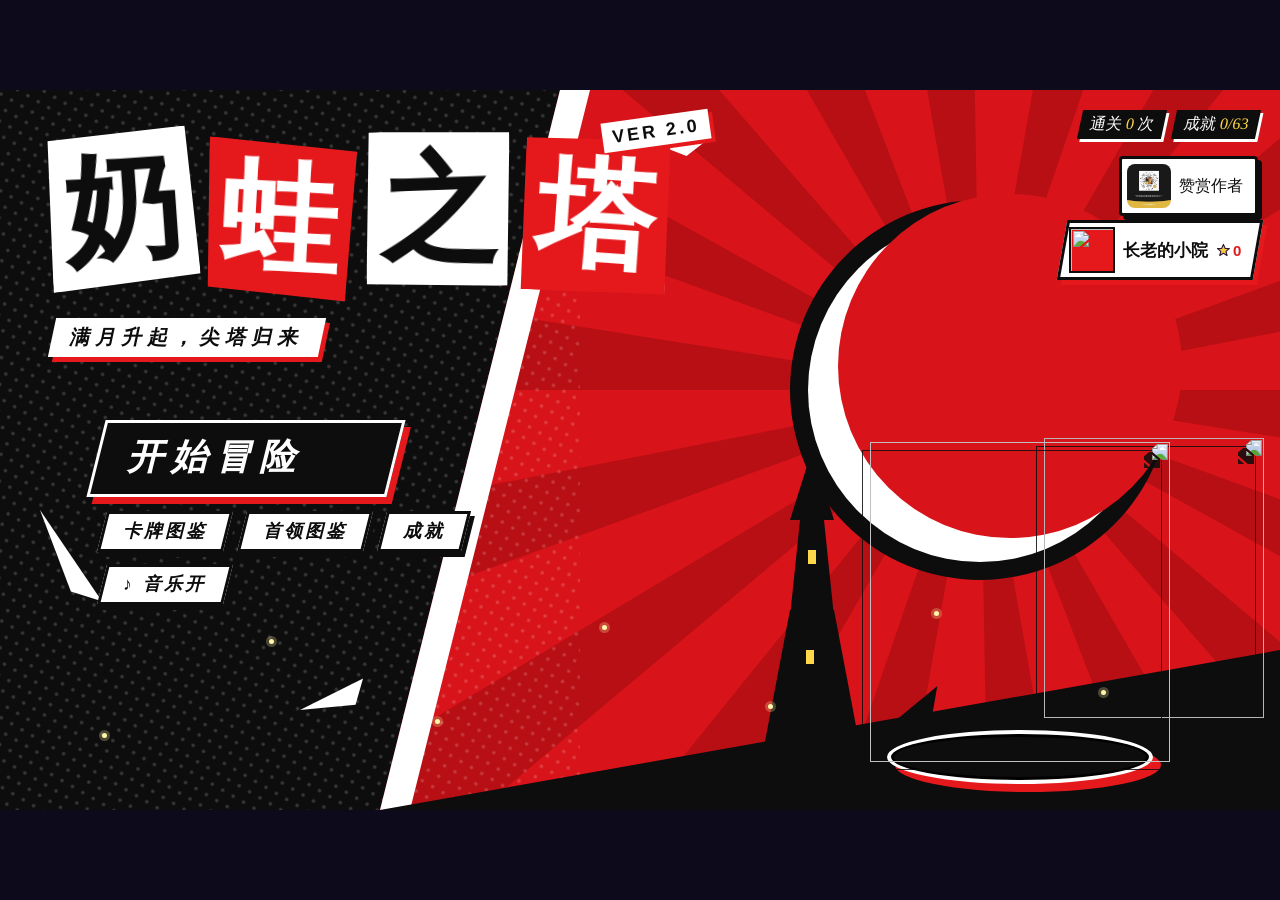
==== _src/index.html @ 0acdfe07 "首领图：月夜伯爵（青灰）、熔岩巨无霸高清 Co-Authored-By: Claude Opus 5.5 <noreply@anthropic.com> Claude-Session: https:/" ====
<!doctype html>
<html lang="zh-CN">
<head>
<meta charset="utf-8">
<meta name="viewport" content="width=device-width,initial-scale=1,maximum-scale=1,user-scalable=no,viewport-fit=cover">
<meta name="screen-orientation" content="landscape">
<meta name="x5-orientation" content="landscape">
<meta name="theme-color" content="#140f2a">
<title>奶蛙之塔</title>
<link rel="stylesheet" href="font.css">
<link rel="stylesheet" href="font2.css">
<link rel="stylesheet" href="font3.css">
<link rel="stylesheet" href="style.css">
</head>
<body>
<div id="stage">
  <div id="bg"></div>
  <section id="title" class="scr"></section>
  <section id="heroSel" class="scr"></section>
  <section id="map" class="scr"><div id="mapWrap"><svg id="mapSvg" width="1280" height="720"></svg><div id="mapNodes"></div></div><div id="mapTip"></div></section>
  <section id="battle" class="scr">
    <div id="wxfx"></div><div id="arena"><div id="player"></div><div id="enemies"></div></div>
    <div id="hand"></div>
    <div id="energy"></div><div id="energyLbl">奶力</div>
    <button id="drawPile" class="pile"><span class="back"></span><b>0</b><i>抽牌堆</i></button>
    <button id="discPile" class="pile"><span class="back"></span><b>0</b><i>弃牌堆</i></button>
    <button id="exhPile" class="pile sm"><span class="back"></span><b>0</b><i>消耗</i></button>
    <button id="endBtn">结束回合</button>
    <div id="pool"></div><div id="skyBar"></div>
    <div id="hint"></div>
    <div id="turnBan"></div>
  </section>
  <section id="reward" class="scr"></section>
  <section id="shop" class="scr"></section>
  <section id="rest" class="scr"></section>
  <section id="event" class="scr"></section>
  <section id="ending" class="scr"></section>
  <div id="top"></div>
  <div id="ov"></div>
  <div id="talk"></div>
  <div id="fx"></div>
  <div id="toast"></div>
</div>
<div id="rotTip">横过来玩更舒服哦 ↻</div>
<script src="img0.js"></script><script src="img1.js"></script><script src="img2.js"></script><script src="img3.js"></script><script src="img4.js"></script><script src="img5.js"></script><script src="img6.js"></script><script src="img7.js"></script><script src="img8.js"></script><script src="img9.js"></script><script src="img10.js"></script>
<script src="music.js"></script>
<script src="ui.js"></script>
<script src="data.js"></script>
<script src="lines.js"></script>
<script src="toy.js"></script>
<script src="game.js"></script>
</body>
</html>
---- _src/font.css ----
@font-face{font-family:'ZCOOL KuaiLe';font-style:normal;font-weight:400;font-display:swap;src:url([data-uri]) format('woff2');unicode-range:U+41,U+42,U+43,U+8038}
@font-face{font-family:'ZCOOL KuaiLe';font-style:normal;font-weight:400;font-display:swap;src:url([data-uri]) format('woff2');unicode-range:U+5495,U+565C,U+5B75,U+6320,U+68D8,U+6E32,U+8759,U+8760,U+8E66,U+8E6D}
@font-face{font-family:'ZCOOL KuaiLe';font-style:normal;font-weight:400;font-display:swap;src:url([data-uri]) format('woff2');unicode-range:U+5288,U+6E85,U+8749}
@font-face{font-family:'ZCOOL KuaiLe';font-style:normal;font-weight:400;font-display:swap;src:url([data-uri]) format('woff2');unicode-range:U+60,U+515C,U+563F,U+5815,U+5C4E,U+638F,U+727A,U+7BF7,U+8E72}
@font-face{font-family:'ZCOOL KuaiLe';font-style:normal;font-weight:400;font-display:swap;src:url([data-uri]) format('woff2');unicode-range:U+4ED1,U+5492,U+54AF,U+54B3,U+635E,U+6643,U+7115,U+722A,U+7272,U+8214,U+86D9}
@font-face{font-family:'ZCOOL KuaiLe';font-style:normal;font-weight:400;font-display:swap;src:url([data-uri]) format('woff2');unicode-range:U+5E,U+556A,U+5F26,U+6254,U+62E6,U+6361,U+6405,U+6B47,U+6D51,U+7538,U+7AD6,U+8346,U+8E22,U+8E81,U+997F}
@font-face{font-family:'ZCOOL KuaiLe';font-style:normal;font-weight:400;font-display:swap;src:url([data-uri]) format('woff2');unicode-range:U+B0,U+4E1B,U+51D1,U+5320,U+54D2,U+5858,U+58F6,U+5B99,U+6296,U+62BC,U+6572,U+6EA2,U+70EB,U+7235,U+7B3C,U+7FC5,U+8180,U+84C4,U+88F9,U+9706}
@font-face{font-family:'ZCOOL KuaiLe';font-style:normal;font-weight:400;font-display:swap;src:url([data-uri]) format('woff2');unicode-range:U+5475,U+54AC,U+6247,U+626D,U+62AC,U+6324,U+6367,U+6674,U+679A,U+FF5C}
@font-face{font-family:'ZCOOL KuaiLe';font-style:normal;font-weight:400;font-display:swap;src:url([data-uri]) format('woff2');unicode-range:U+24,U+51BB,U+543B,U+5524,U+561B,U+5ECA,U+609F,U+60F9,U+61D2,U+6251,U+62AB,U+62F3,U+6321,U+6655,U+6670,U+722C,U+76FE,U+77E2,U+7A00,U+7A9D,U+7CCA,U+7F69,U+809A,U+820C,U+8679,U+86C7,U+8D4C,U+8E29,U+94C3,U+9971}
@font-face{font-family:'ZCOOL KuaiLe';font-style:normal;font-weight:400;font-display:swap;src:url([data-uri]) format('woff2');unicode-range:U+4E22,U+4E32,U+51DD,U+5389,U+57AB,U+5806,U+5821,U+58F3,U+5E7D,U+5F92,U+6212,U+63F4,U+6478,U+6B3A,U+6C57,U+6CE5,U+71D5,U+75BC,U+7CAE,U+810F,U+8DF5,U+8E0F,U+90BB,U+96D5,U+9897,U+9A70,U+9E23}
@font-face{font-family:'ZCOOL KuaiLe';font-style:normal;font-weight:400;font-display:swap;src:url([data-uri]) format('woff2');unicode-range:U+300C,U+300D,U+4F2F,U+4F38,U+5439,U+594F,U+5954,U+5C18,U+5F04,U+5FA1,U+6012,U+62DC,U+633A,U+6447,U+64C5,U+654C,U+65C1,U+65CB,U+6B8B,U+6D45,U+6D74,U+6D82,U+6DA8,U+6EDA,U+70BC,U+70E6,U+74F6,U+775B,U+788E,U+78B0,U+7FBD,U+8017,U+80A9,U+80C6,U+8170,U+8986,U+9003,U+94BB,U+9505,U+966A,U+96FE,U+9F20}
@font-face{font-family:'ZCOOL KuaiLe';font-style:normal;font-weight:400;font-display:swap;src:url([data-uri]) format('woff2');unicode-range:U+4E88,U+4EFF,U+500D,U+5077,U+5192,U+559D,U+5634,U+585E,U+5C16,U+5F03,U+5F31,U+5FBD,U+5FC6,U+5FD9,U+622A,U+6269,U+656C,U+6668,U+6676,U+6A2A,U+6C60,U+6CC9,U+6CE1,U+6CFD,U+6D1E,U+6D6E,U+6F5C,U+7070,U+70B8,U+71C3,U+795D,U+8212,U+888B,U+8D76,U+9274,U+950B,U+95EA,U+987F,U+FF5E}
@font-face{font-family:'ZCOOL KuaiLe';font-style:normal;font-weight:400;font-display:swap;src:url([data-uri]) format('woff2');unicode-range:U+23,U+3D,U+501F,U+523A,U+52B1,U+5371,U+5377,U+547C,U+54E6,U+574F,U+5854,U+5899,U+5976,U+5A18,U+5B87,U+6015,U+602A,U+6162,U+6293,U+62B1,U+62BD,U+62FC,U+638C,U+6563,U+6696,U+6697,U+675F,U+676F,U+67D3,U+6C89,U+70E7,U+7259,U+731C,U+751A,U+75DB,U+7761,U+7EB9,U+7F18,U+7F29,U+804A,U+817F,U+8336,U+865A,U+88AD,U+89E6,U+8BD7,U+8D25,U+94FA,U+9501,U+9635,U+9694,U+9738,U+9A97,U+9B3C}
@font-face{font-family:'ZCOOL KuaiLe';font-style:normal;font-weight:400;font-display:swap;src:url([data-uri]) format('woff2');unicode-range:U+26,U+3C,U+3E,U+D7,U+4E71,U+5012,U+51B0,U+51B2,U+51B7,U+521A,U+523B,U+53E5,U+53EB,U+53F3,U+53F6,U+5438,U+54C8,U+5750,U+5B88,U+5B9C,U+5C3E,U+5C4F,U+5DE6,U+5DE8,U+5E01,U+5F39,U+5FD8,U+6000,U+613F,U+6263,U+6298,U+62A2,U+6377,U+6389,U+654F,U+6597,U+65CF,U+6751,U+6863,U+6D17,U+706F,U+72D7,U+732B,U+76D6,U+7EC3,U+80DC,U+811A,U+8131,U+821E,U+8349,U+86CB,U+8D1D,U+8D62,U+8DD1,U+8DF3,U+8F6E,U+9057,U+9192,U+955C,U+96E8,U+96F6,U+96F7,U+9759,U+9760,U+987A,U+9B54,U+9E21,U+9F50}
@font-face{font-family:'ZCOOL KuaiLe';font-style:normal;font-weight:400;font-display:swap;src:url([data-uri]) format('woff2');unicode-range:U+2026,U+4E45,U+4E5D,U+4EAE,U+4F11,U+4F19,U+4F24,U+4F34,U+4F59,U+505C,U+5267,U+5356,U+5374,U+542F,U+5566,U+5757,U+5802,U+591C,U+591F,U+592B,U+5B69,U+5C42,U+5E55,U+5E8F,U+5EA7,U+5F02,U+5F52,U+5FF5,U+60CA,U+62FF,U+653B,U+66B4,U+6742,U+677E,U+680F,U+6B7B,U+6BDB,U+6CB3,U+6D3E,U+6FC0,U+7075,U+7206,U+725B,U+72C2,U+76AE,U+7834,U+7A81,U+7AE5,U+7D27,U+7EE7,U+7FFB,U+836F,U+8840,U+8865,U+8C01,U+8D1F,U+8DDF,U+8F93,U+8FF7,U+9047,U+949F,U+94C1,U+94F6,U+9669,U+96EA,U+987E,U+989D}
@font-face{font-family:'ZCOOL KuaiLe';font-style:normal;font-weight:400;font-display:swap;src:url([data-uri]) format('woff2');unicode-range:U+25,U+4F4F,U+4F8B,U+4FBF,U+5019,U+5145,U+516B,U+516D,U+5199,U+51B3,U+52BF,U+5343,U+5347,U+534A,U+53E4,U+53F2,U+5403,U+542C,U+547D,U+54CD,U+54EA,U+5931,U+5947,U+5956,U+5957,U+5B83,U+5BB3,U+5DF4,U+5E72,U+5E95,U+5F80,U+5F85,U+626B,U+62CD,U+6309,U+63A7,U+666E,U+6BB5,U+6C99,U+6EE1,U+72B6,U+72EC,U+753B,U+76D8,U+773C,U+77F3,U+79BB,U+79C1,U+79D8,U+79FB,U+7B11,U+7B54,U+7B97,U+7EC8,U+7EED,U+7FA4,U+817E,U+843D,U+89C9,U+89D2,U+8C22,U+8D22,U+8D27,U+8D8A,U+8F7B,U+8FB9,U+8FD4,U+8FDC,U+94B1,U+9519,U+95ED,U+9632,U+968F,U+96BE,U+9876,U+98DE,U+9999,U+9EC4,U+FF1B}
@font-face{font-family:'ZCOOL KuaiLe';font-style:normal;font-weight:400;font-display:swap;src:url([data-uri]) format('woff2');unicode-range:U+2B,U+3000,U+4E16,U+4E70,U+4E94,U+4EC0,U+4ECA,U+4F46,U+4F4E,U+4FEE,U+503C,U+50CF,U+513F,U+5148,U+518D,U+51C6,U+51E0,U+5217,U+529F,U+5361,U+53C8,U+53CC,U+53D7,U+53D8,U+53EA,U+5411,U+5427,U+559C,U+592A,U+59CB,U+5B58,U+5B9D,U+5DF1,U+5E26,U+5E2E,U+5E97,U+5F15,U+5F20,U+5F3A,U+5F62,U+5F69,U+5F88,U+600E,U+6218,U+623F,U+628A,U+62A4,U+62DB,U+62E9,U+6307,U+6362,U+636E,U+6548,U+6574,U+6613,U+663E,U+666F,U+6A21,U+6B65,U+6BCF,U+706B,U+724C,U+738B,U+73A9,U+73AF,U+7403,U+754C,U+7559,U+7740,U+786E,U+795E,U+798F,U+7AEF,U+7BB1,U+7EC4,U+81F3,U+82F1,U+83B7,U+89C2,U+8BA9,U+8BB8,U+8BD5,U+8C03,U+8D70,U+8FD1,U+8FDE,U+9001,U+9020,U+90A3,U+9664,U+9700,U+97F3,U+9879,U+9886,U+9A6C,U+9ED1,U+9F99}
@font-face{font-family:'ZCOOL KuaiLe';font-style:normal;font-weight:400;font-display:swap;src:url([data-uri]) format('woff2');unicode-range:U+4E,U+4E07,U+4E1C,U+4E24,U+4E48,U+4E50,U+4E5F,U+4E8B,U+4E8C,U+4ECE,U+4ED6,U+4EF6,U+4EF7,U+4EFB,U+4F20,U+4F55,U+4F7F,U+4FDD,U+505A,U+5149,U+5171,U+5177,U+51FB,U+5229,U+522B,U+5305,U+539F,U+53BB,U+53CD,U+53E3,U+53F0,U+5546,U+56DB,U+573A,U+57CE,U+58F0,U+590D,U+5934,U+5B57,U+5B8C,U+5C11,U+5C31,U+5DF2,U+5E38,U+5E76,U+5E94,U+5F71,U+5F97,U+5FEB,U+6001,U+603B,U+60F3,U+611F,U+6216,U+624D,U+6253,U+6295,U+6392,U+653E,U+6559,U+661F,U+671F,U+67E5,U+6807,U+6837,U+683C,U+6B22,U+6BD4,U+6C14,U+6C34,U+6CA1,U+6D41,U+6D88,U+6E05,U+7136,U+767E,U+76EE,U+76F4,U+771F,U+793A,U+79CD,U+7A0B,U+7A7A,U+7ACB,U+7AE0,U+7B2C,U+7B80,U+7BA1,U+7CBE,U+7EA7,U+7ED3,U+7ED9,U+7F6E,U+8001,U+8272,U+8282,U+82B1,U+88AB,U+897F,U+89C1,U+89E3,U+8BA1,U+8BA4,U+8BB0,U+8BBE,U+8D39,U+8D77,U+8DEF,U+8EAB,U+8F6C,U+9009,U+90FD,U+91CC,U+91CD,U+91CF,U+96C6,U+98CE,U+FF1F}
@font-face{font-family:'ZCOOL KuaiLe';font-style:normal;font-weight:400;font-display:swap;src:url([data-uri]) format('woff2');unicode-range:U+5F,U+7C,U+4E09,U+4E0A,U+4E0B,U+4E0D,U+4E13,U+4E2A,U+4E3A,U+4E3B,U+4E4B,U+4E86,U+4E8E,U+4EBA,U+4EE5,U+4EEC,U+4F1A,U+4F4D,U+4F53,U+4F5C,U+4F60,U+5165,U+5168,U+516C,U+5173,U+51FA,U+5206,U+5230,U+5236,U+524D,U+529B,U+52A0,U+52A8,U+5316,U+53D1,U+53EF,U+5408,U+540C,U+540D,U+540E,U+548C,U+54C1,U+56DE,U+56FE,U+5728,U+5730,U+5907,U+5916,U+591A,U+5927,U+5929,U+597D,U+5B50,U+5B66,U+5B9A,U+5B9E,U+5BB6,U+5BF9,U+5C0F,U+5DE5,U+5E73,U+5E74,U+5EA6,U+5F00,U+5F0F,U+5F53,U+5FC3,U+6027,U+606F,U+60C5,U+6210,U+6211,U+6240,U+624B,U+6280,U+63A5,U+63A8,U+6570,U+65B9,U+65E0,U+65F6,U+660E,U+662F,U+66F4,U+6700,U+670D,U+672C,U+673A,U+6765,U+679C,U+6B21,U+6B63,U+6CD5,U+7247,U+7248,U+7269,U+7279,U+73B0,U+7406,U+751F,U+7528,U+7535,U+767B,U+76F8,U+770B,U+77E5,U+7AD9,U+7B49,U+7CFB,U+7EBF,U+7ECF,U+8005,U+80FD,U+81EA,U+85CF,U+884C,U+8981,U+89C6,U+8BDD,U+8BF4,U+8BF7,U+8FC7,U+8FD8,U+8FD9,U+8FDB,U+901A,U+9053,U+90E8,U+91D1,U+957F,U+95E8,U+95F4,U+9762,U+9898,U+9996,U+FF01,U+FF08,U+FF09}
@font-face{font-family:'ZCOOL KuaiLe';font-style:normal;font-weight:400;font-display:swap;src:url([data-uri]) format('woff2');unicode-range:U+20,U+21,U+22,U+27,U+28,U+29,U+2A,U+2C,U+2D,U+2E,U+2F,U+30,U+31,U+32,U+33,U+34,U+35,U+36,U+37,U+38,U+39,U+3A,U+3B,U+3F,U+44,U+45,U+46,U+47,U+48,U+49,U+4A,U+4B,U+4C,U+4D,U+4F,U+50,U+51,U+52,U+53,U+54,U+55,U+56,U+57,U+58,U+59,U+5A,U+5B,U+5C,U+5D,U+61,U+62,U+63,U+64,U+65,U+66,U+67,U+68,U+69,U+6A,U+6B,U+6C,U+6D,U+6E,U+6F,U+70,U+71,U+72,U+73,U+74,U+75,U+76,U+77,U+78,U+79,U+7A,U+7B,U+7D,U+B7,U+2014,U+3001,U+3002,U+4E00,U+4E2D,U+65B0,U+6708,U+6709,U+70B9,U+7684,U+7F51,U+FF0C,U+FF1A}
@font-face{font-family:'ZCOOL KuaiLe';font-style:normal;font-weight:400;font-display:swap;src:url([data-uri]) format('woff2');unicode-range:U+9B03}
@font-face{font-family:'ZCOOL KuaiLe';font-style:normal;font-weight:400;font-display:swap;src:url([data-uri]) format('woff2');unicode-range:U+94DB}
@font-face{font-family:'ZCOOL KuaiLe';font-style:normal;font-weight:400;font-display:swap;src:url([data-uri]) format('woff2');unicode-range:U+8BC5}
@font-face{font-family:'ZCOOL KuaiLe';font-style:normal;font-weight:400;font-display:swap;src:url([data-uri]) format('woff2');unicode-range:U+7BDD}
@font-face{font-family:'ZCOOL KuaiLe';font-style:normal;font-weight:400;font-display:swap;src:url([data-uri]) format('woff2');unicode-range:U+76F9}
@font-face{font-family:'ZCOOL KuaiLe';font-style:normal;font-weight:400;font-display:swap;src:url([data-uri]) format('woff2');unicode-range:U+6CBC}
@font-face{font-family:'ZCOOL KuaiLe';font-style:normal;font-weight:400;font-display:swap;src:url([data-uri]) format('woff2');unicode-range:U+62BF,U+62C2}
@font-face{font-family:'ZCOOL KuaiLe';font-style:normal;font-weight:400;font-display:swap;src:url([data-uri]) format('woff2');unicode-range:U+567C}
@font-face{font-family:'ZCOOL KuaiLe';font-style:normal;font-weight:400;font-display:swap;src:url([data-uri]) format('woff2');unicode-range:U+5544,U+557C}
@font-face{font-family:'ZCOOL KuaiLe';font-style:normal;font-weight:400;font-display:swap;src:url([data-uri]) format('woff2');unicode-range:U+53FC,U+545C,U+5471,U+5494}
@font-face{font-family:'ZCOOL KuaiLe';font-style:normal;font-weight:400;font-display:swap;src:url([data-uri]) format('woff2');unicode-range:U+53DF}
---- _src/style.css ----
/* ===================== 奶蛙尖塔 · 视觉 =====================
   原则：所有东西都有清晰的墨线（3px）+ 硬投影，不用模糊光晕；
   配色：夜靛 / 墨 / 奶茶金 / 灯笼红 / 奶白 / 泥沼青 */
*{box-sizing:border-box;margin:0;padding:0;-webkit-tap-highlight-color:transparent}
:root{--ink:#2a1a33;--night:#1b1438;--night2:#2c2263;--gold:#f7c948;--gold2:#e0a21c;--gold3:#b07a12;--red:#e8484f;--red2:#b52a3a;--milk:#fff4dc;--milk2:#f3dfb6;--moss:#2f6b5a;--sky:#5fb0f0;
 --num:"Arial Rounded MT Bold","SF Pro Rounded",-apple-system,"Helvetica Neue",Arial,"PingFang SC",sans-serif;--body:"NW Serif","Songti SC","PingFang SC","Microsoft YaHei",serif}
html,body{width:100%;height:100%;overflow:hidden;background:#0d0a1c;color:var(--ink);font-family:"NW Black","NW Serif","ZCOOL KuaiLe","PingFang SC","Microsoft YaHei",sans-serif;-webkit-user-select:none;user-select:none;-webkit-touch-callout:none;touch-action:manipulation;-webkit-font-smoothing:antialiased}
button{font:inherit;color:inherit;border:0;background:none;cursor:pointer}
img{-webkit-user-drag:none;pointer-events:none}
.ico{width:100%;height:100%;display:block;overflow:visible}
#stage{position:absolute;left:50%;top:50%;width:1280px;height:720px;transform-origin:50% 50%;overflow:hidden;background:var(--night)}
#rotTip{display:none}
.scr{position:absolute;inset:0;display:none}
.scr.on{display:block;animation:scrIn .3s ease}
@keyframes scrIn{from{opacity:0}to{opacity:1}}
.num{font-family:var(--num);font-weight:800}

/* ============ 背景 ============ */
#bg{position:absolute;inset:0;overflow:hidden}
#bg>*{position:absolute;pointer-events:none}
.scene{inset:0;width:100%;height:100%}
.ffly{width:5px;height:5px;border-radius:50%;background:#fff6a8;box-shadow:0 0 0 3px rgba(255,246,168,.25);animation:ffly 7s ease-in-out infinite}
@keyframes ffly{0%,100%{transform:translate(0,0);opacity:.2}30%{opacity:1}50%{transform:translate(30px,-40px)}80%{opacity:.8}}
.bgmap{background:#3a2342}
.parch{left:10px;top:66px;right:10px;bottom:10px;border-radius:22px;background:#f1dcae;border:4px solid var(--ink);box-shadow:inset 0 0 0 6px #f8e9c6,inset 0 0 0 9px #c99a5a,0 6px 0 var(--ink)}
.parch::before{content:"";position:absolute;inset:14px;border-radius:14px;background-image:radial-gradient(rgba(140,90,40,.16) 1.2px,transparent 1.6px);background-size:9px 9px}
.parch::after{content:"";position:absolute;inset:0;border-radius:18px;background:radial-gradient(ellipse at 50% 50%,transparent 62%,rgba(150,95,40,.28))}
.bgmap .stars2{inset:0;background-image:radial-gradient(1.5px 1.5px at 12% 20%,#fff,transparent),radial-gradient(1px 1px at 52% 8%,#fff,transparent),radial-gradient(1.5px 1.5px at 82% 4%,#fff,transparent)}

/* ============ 通用：按钮 ============ */
.btn{position:relative;display:inline-flex;align-items:center;justify-content:center;gap:8px;min-width:190px;height:62px;padding:0 30px;border-radius:16px;font-size:27px;color:var(--ink);letter-spacing:3px;
 background:linear-gradient(var(--gold) 0 55%,var(--gold2) 55%);border:3px solid var(--ink);box-shadow:0 5px 0 var(--ink),inset 0 3px 0 rgba(255,255,255,.55);transition:transform .08s}
.btn:active{transform:translateY(4px);box-shadow:0 1px 0 var(--ink),inset 0 3px 0 rgba(255,255,255,.55)}
.btn.ghost{color:var(--milk);background:linear-gradient(#3b2d74 0 55%,#2f2360 55%);box-shadow:0 5px 0 var(--ink),inset 0 3px 0 rgba(255,255,255,.18)}
.btn.pink{color:#fff;background:linear-gradient(#ff6a72 0 55%,var(--red) 55%);text-shadow:0 2px 0 var(--red2)}
.btn.light{color:var(--ink);background:linear-gradient(#fffaf0 0 55%,var(--milk2) 55%)}
.btn.sm{min-width:120px;height:48px;font-size:21px;padding:0 18px;border-radius:13px}
.btn[disabled]{filter:grayscale(.9) brightness(.85);pointer-events:none}
.btn small{font-size:16px;letter-spacing:0;opacity:.75}

/* ============ 顶栏 ============ */
#top{position:absolute;left:0;right:0;top:0;height:60px;display:none;align-items:center;gap:12px;padding:0 14px;z-index:40;background:#21184a;border-bottom:3px solid var(--ink);box-shadow:inset 0 -3px 0 #3e3080,0 3px 0 rgba(42,26,51,.35);color:var(--milk)}
#top.on{display:flex}
#top .face{width:46px;height:46px;border-radius:50%;background:#ffe08a;border:3px solid var(--ink);overflow:hidden;flex:none}
#top .face img{width:140%;height:140%;object-fit:cover;object-position:50% 6%;margin:-8% -20%}
.hpPill{position:relative;width:170px;height:30px;border-radius:15px;background:#3a1530;border:3px solid var(--ink);overflow:hidden}
.hpPill i{position:absolute;left:0;top:0;bottom:0;background:linear-gradient(#ff7a86 0 45%,#e8484f 45%)}
.hpPill span{position:absolute;inset:0;display:flex;align-items:center;justify-content:center;font:800 16px var(--num);color:#fff;-webkit-text-stroke:3px var(--ink);paint-order:stroke}
.hpIco{width:30px;height:30px;margin-right:-22px;z-index:2;flex:none}
.goldBox{display:flex;align-items:center;gap:6px;font:800 20px var(--num);color:var(--gold);-webkit-text-stroke:3px var(--ink);paint-order:stroke}
.goldBox .ico{width:28px;height:28px}
#top .pots{display:flex;gap:6px;margin-left:4px}
.pot{position:relative;width:34px;height:40px;border-radius:10px;background:rgba(255,255,255,.06);border:2.5px dashed #5a4b9a;display:flex;align-items:center;justify-content:center}
.pot.full{border:3px solid var(--ink);background:#3b2d74;cursor:pointer}
.flask{width:22px;height:28px;position:relative}
.flask::before{content:"";position:absolute;left:7px;top:0;width:8px;height:9px;background:#e8e0d0;border:2px solid var(--ink);border-radius:2px}
.flask::after{content:"";position:absolute;left:0;bottom:0;width:22px;height:22px;border-radius:50%;border:2.5px solid var(--ink);box-sizing:border-box;background:radial-gradient(circle at 32% 30%,#fff 0 2.5px,transparent 3px),linear-gradient(transparent 35%,var(--pc) 35%);background-color:rgba(255,255,255,.35)}
#top .relics{display:flex;gap:5px;max-width:440px;overflow:hidden;padding:2px}
.rl{position:relative;width:40px;height:40px;border-radius:50%;background:#ffe9b0;border:3px solid var(--ink);box-shadow:inset 0 -4px 0 #e6b85a;display:flex;align-items:center;justify-content:center;overflow:hidden;flex:none;cursor:pointer}
.rl img{width:118%;height:118%;object-fit:contain;margin-top:8px}
.rl.pulse{animation:rlp .6s ease}
@keyframes rlp{50%{transform:scale(1.35) rotate(-8deg)}}
#top .floor{margin-left:auto;display:flex;align-items:center;gap:8px;font-size:18px;color:#c9bdf5}
#top .floor b{font-weight:400;font-size:22px;color:var(--ink);background:var(--gold);border:3px solid var(--ink);border-radius:10px;padding:0 10px;line-height:30px}
.tbtn{height:42px;min-width:42px;padding:0 10px;border-radius:12px;background:#3b2d74;border:3px solid var(--ink);box-shadow:0 3px 0 var(--ink);color:#fff;display:flex;align-items:center;gap:4px;font:800 18px var(--num)}
.tbtn .ico{width:26px;height:26px}
.tbtn:active{transform:translateY(3px);box-shadow:none}

/* ============ 标题 ============ */
#title{color:var(--milk)}
.logo h1 span{display:inline-block}
.logo h1 span:nth-child(2n){transform:translateY(8px) rotate(3deg)}
.logo h1 span:nth-child(2n+1){transform:rotate(-3deg)}
.ribbon{position:relative;display:inline-block;margin:12px 0 0 18px;padding:6px 34px;font-size:24px;letter-spacing:5px;color:var(--milk);background:var(--red);border:3px solid var(--ink);clip-path:polygon(0 0,100% 0,96% 50%,100% 100%,0 100%,4% 50%)}
.ribbon.b{background:var(--ink);padding:9px 40px;clip-path:polygon(0 0,100% 0,96% 50%,100% 100%,0 100%,4% 50%)}
.ver{display:inline-block;margin-left:14px;padding:2px 10px;border-radius:8px;font-size:15px;color:var(--ink);background:var(--milk);border:2.5px solid var(--ink);vertical-align:6px;letter-spacing:1px}
.plat{position:absolute;left:50%;bottom:-18px;width:86%;height:46px;transform:translateX(-50%);z-index:-1}
.plat::before{content:"";position:absolute;inset:0;border-radius:50%;background:#5aa25a;border:3px solid var(--ink);box-shadow:inset 0 -9px 0 #3f7d45,0 5px 0 rgba(20,10,30,.5);clip-path:polygon(0 0,46% 0,50% 50%,54% 0,100% 0,100% 100%,0 100%)}
.plat.stone::before{background:#8c84a8;box-shadow:inset 0 -9px 0 #645c82,0 5px 0 rgba(20,10,30,.5);clip-path:none}
@keyframes bob{0%,100%{transform:translateY(0)}50%{transform:translateY(-10px)}}

/* ============ 英雄选择 ============ */
.hsTitle{position:absolute;top:34px;left:0;right:0;text-align:center}
.hsTitle .ribbon{font-size:34px;padding:8px 60px;margin:0}
.hsRow{position:absolute;top:126px;left:50px;right:50px;display:flex;gap:22px;justify-content:center}
.hcard{position:relative;width:262px;height:420px;border-radius:22px;padding:14px;background:#2f2466;border:4px solid var(--ink);box-shadow:0 6px 0 var(--ink),inset 0 0 0 3px #4a3b8e;display:flex;flex-direction:column;align-items:center;color:var(--milk);transition:transform .2s}
.hcard.on{background:#fff0c8;color:var(--ink);box-shadow:0 6px 0 var(--ink),inset 0 0 0 3px var(--gold);transform:translateY(-10px)}
.hcard .pic{width:226px;height:226px;border-radius:16px;background:repeating-conic-gradient(from 0deg at 50% 70%,rgba(255,255,255,.08) 0 10deg,transparent 10deg 20deg)}
.hcard.on .pic{background:repeating-conic-gradient(from 0deg at 50% 70%,rgba(247,201,72,.35) 0 10deg,transparent 10deg 20deg)}
.hcard .pic img{width:100%;height:100%;object-fit:contain}
.hcard h3{font-weight:400;font-size:32px;margin-top:6px;letter-spacing:3px}
.hcard .tag{font-size:16px;margin-top:2px;padding:1px 12px;border-radius:8px;background:var(--red);color:#fff;border:2px solid var(--ink)}
.hcard p{font:600 14px/1.5 var(--body);text-align:center;margin-top:10px;opacity:.9}
.hcard .hst{display:flex;gap:8px;margin-top:auto;font:800 16px var(--num)}
.hcard .hst span{padding:3px 10px;border-radius:9px;background:var(--ink);color:var(--milk);display:flex;align-items:center;gap:4px}
.hcard .hst .ico{width:18px;height:18px}
.hcard.lock .pic img{filter:brightness(0) opacity(.5)}
.hcard.lock .lk{position:absolute;left:50%;top:40%;transform:translate(-50%,-50%) rotate(-8deg);padding:5px 18px;border-radius:10px;background:var(--gold);color:var(--ink);font-size:22px;border:3px solid var(--ink);letter-spacing:3px;white-space:nowrap}
.hsGo{position:absolute;bottom:34px;left:0;right:0;display:flex;justify-content:center;gap:20px}

/* ============ 地图 ============ */
#mapWrap{position:absolute;inset:0}
#mapSvg{position:absolute;left:0;top:0}
#mapSvg path{fill:none;stroke:#8a6438;stroke-width:4;stroke-dasharray:1 10;stroke-linecap:round}
#mapSvg path.done{stroke:var(--red);stroke-dasharray:none;stroke-width:5}
#mapSvg path.next{stroke:var(--red2);stroke-dasharray:1 10;animation:dash 1s linear infinite;stroke-width:5}
@keyframes dash{to{stroke-dashoffset:-22}}
.mn{position:absolute;width:52px;height:52px;margin:-26px 0 0 -26px;border-radius:50%;display:flex;align-items:center;justify-content:center;background:var(--milk);border:3px solid var(--ink);box-shadow:0 4px 0 var(--ink);transition:transform .15s}
.mn .ico{width:34px;height:34px}
.mn img{width:54px;height:54px;object-fit:contain;margin-top:-4px}
.mn.t-E{background:#ffb7a8}
.mn.t-t{background:#ffe08a}
.mn.past{opacity:.45}
.mn.visited{background:#d9c49a}
.mn.visited::after{content:"";position:absolute;inset:-7px;border-radius:50%;border:4px solid var(--red);border-right-color:transparent;transform:rotate(-30deg)}
.mn.av{cursor:pointer;z-index:3;animation:avp 1s ease-in-out infinite}
@keyframes avp{50%{transform:scale(1.14)}}
.mn.boss{width:156px;height:156px;margin:-78px 0 0 -78px;background:#c95a5a;border-width:4px;box-shadow:0 6px 0 var(--ink),inset 0 0 0 6px #e58a7a}
.mn.boss img{width:176px;height:176px;margin-top:-30px}
.mn.boss b{position:absolute;bottom:-40px;font-weight:400;font-size:22px;white-space:nowrap;letter-spacing:2px;padding:2px 14px;border-radius:10px;background:var(--ink);color:var(--gold)}
.mn.boss.av{animation:avb 1.2s ease-in-out infinite}
@keyframes avb{50%{transform:scale(1.06)}}
.mn.cur{z-index:4}
.mn.cur::before{content:"";position:absolute;top:-56px;width:54px;height:54px;background:var(--hero) center/contain no-repeat;animation:bob 1.4s ease-in-out infinite}
.mapHead{position:absolute;left:30px;top:80px;z-index:2}
.mapHead .ribbon{margin:0;font-size:22px;padding:5px 34px}
.mapHead small{display:block;margin:6px 0 0 8px;font-size:17px;color:#7a5428}
.legend{position:absolute;right:26px;bottom:24px;display:flex;gap:14px;padding:7px 16px;border-radius:12px;background:var(--milk);border:3px solid var(--ink);font-size:16px;color:var(--ink)}
.legend span{display:flex;align-items:center;gap:4px}
.legend .ico,.legend img{width:24px;height:24px;object-fit:contain}
#mapTip{position:absolute;left:34px;bottom:28px;font-size:17px;color:#7a5428}

/* ============ 卡牌 ============
   结构：墨线外框 > 稀有度色框 > 奶白内页（插画 / 名字绶带 / 类型 / 描述） */
.card{--fc:#a9b3c8;--fc2:#7b87a0;--art:#ff9a8a;--art2:#ff7a6a;position:relative;width:10em;height:14em;font-size:15px;flex:none;border-radius:.95em;background:var(--ink);padding:.16em;transition:transform .18s;color:var(--ink)}
.card .cf{position:absolute;inset:.16em;border-radius:.8em;padding:.36em;background:linear-gradient(var(--fc) 0 50%,var(--fc2) 50%)}
.card .cf::before{content:"";position:absolute;inset:.1em;border-radius:.72em;border:.1em solid rgba(255,255,255,.55);pointer-events:none}
.card .in{position:relative;width:100%;height:100%;border-radius:.55em;background:var(--milk);border:.14em solid var(--ink);overflow:hidden}
.card .art{position:absolute;left:0;right:0;top:0;height:6.1em;overflow:hidden;background:var(--art);border-bottom:.14em solid var(--ink)}
.card .art::before{content:"";position:absolute;left:50%;top:80%;width:16em;height:16em;margin:-8em 0 0 -8em;background:repeating-conic-gradient(var(--art2) 0 9deg,transparent 9deg 18deg)}
.card .art img{position:absolute;left:50%;bottom:-.25em;width:6.4em;height:6.4em;transform:translateX(-50%);object-fit:contain}
.card.t-pow .art{background:var(--art)}
.card .rib{position:absolute;left:-.7em;right:-.7em;top:5.15em;height:1.8em;display:flex;align-items:center;justify-content:center;background:var(--ink);clip-path:polygon(0 0,100% 0,95% 50%,100% 100%,0 100%,5% 50%);z-index:1}
.card .rib::before{content:"";position:absolute;inset:.14em .2em;background:linear-gradient(var(--fc) 0 50%,var(--fc2) 50%);clip-path:polygon(0 0,100% 0,95.4% 50%,100% 100%,0 100%,4.6% 50%)}
.card .rib span{position:relative;font-size:1.05em;color:#fff;letter-spacing:.05em;white-space:nowrap;-webkit-text-stroke:.2em var(--ink);paint-order:stroke}
.card.up .rib span{color:#b6ff8a}
.card .tpc{position:absolute;left:0;right:0;top:7.15em;display:flex;justify-content:center;gap:.3em}
.card .tpc em,.card .tpc i{font-style:normal;font-size:.62em;line-height:1.5;padding:0 .55em;border-radius:.5em;border:.14em solid var(--ink);color:#fff;white-space:nowrap}
.card .tpc em{background:var(--tc)}
.card .tpc i{background:var(--famc);color:var(--ink)}
.card .ds{position:absolute;left:.35em;right:.35em;top:8.35em;bottom:.45em;display:flex;align-items:center;justify-content:center;text-align:center}
.card .ds span{font:700 .78em/1.35 var(--body);color:#3b2a2a}
.card .ds b{color:#3a2440;font:800 1.15em var(--num)}
.card .ds b.g{color:#1f9a3c}
.card .cost{position:absolute;left:-.5em;top:-.5em;width:2.3em;height:2.3em;border-radius:50%;display:flex;align-items:center;justify-content:center;z-index:3;
 font:800 1.25em var(--num);color:#fff;-webkit-text-stroke:.22em var(--ink);paint-order:stroke;background:linear-gradient(#7fd0ff 0 50%,#3a9ae0 50%);border:.16em solid var(--ink);box-shadow:inset 0 0 0 .14em #d6f0ff,0 .18em 0 var(--ink)}
.card .cost.dn{background:linear-gradient(#8ff09a 0 50%,#2fbf55 50%);box-shadow:inset 0 0 0 .14em #d8ffd8,0 .18em 0 var(--ink)}
.card .cost.upc{background:linear-gradient(#ff9aa2 0 50%,var(--red) 50%)}
.card .cost.na{display:none}
.card .gem{position:absolute;left:50%;bottom:-.42em;width:.95em;height:.95em;margin-left:-.475em;transform:rotate(45deg);background:var(--fc);border:.15em solid var(--ink);z-index:2}
.card.r-S{--fc:#d8cfbd;--fc2:#b3a68e}
.card.r-C{--fc:#b9c3d6;--fc2:#8c98b2}
.card.r-R{--fc:#6fb4ff;--fc2:#3a82e8}
.card.r-E{--fc:#c08cff;--fc2:#8a52e8}
.card.r-L{--fc:#ffcd4a;--fc2:#ff9a1f}
.card.r-L .cf{background:linear-gradient(115deg,#ffe58a,#ffb02e 30%,#ff7a4a 50%,#ffd23f 70%,#ffb02e);background-size:240% 100%;animation:leg 3s linear infinite}
@keyframes leg{to{background-position:240% 0}}
.card.r-X{--fc:#7fe0d2;--fc2:#36a898}
.card.r-K{--fc:#7b6a96;--fc2:#4a3d63}
.card.r-T{--fc:#9ea3b2;--fc2:#6f7484}
.card.t-atk{--art:#ff9f8f;--art2:#ff8a78;--tc:#e8484f}
.card.t-skl{--art:#9ad6ff;--art2:#80c8f8;--tc:#3a8ad8}
.card.t-pow{--art:#ffe08a;--art2:#ffd060;--tc:#d48a00}
.card.t-cur,.card.t-sts{--art:#b0a2c8;--art2:#a092ba;--tc:#5b4b72}
.card.t-cur .in,.card.t-sts .in{background:#e4dcef}
.card.big{font-size:21px}
.card.mid{font-size:16px}
.card .tri{position:absolute;right:-.5em;top:-.6em;padding:.1em .5em;border-radius:.5em;font-size:.72em;color:var(--ink);background:var(--gold);border:.16em solid var(--ink);z-index:3;display:none;white-space:nowrap}
.card.willtri .tri{display:block;animation:triP .8s ease-in-out infinite}
@keyframes triP{50%{transform:scale(1.15) rotate(6deg)}}
.card.willtri{background:var(--gold);box-shadow:0 0 0 .16em var(--ink)}

/* ============ 战斗 ============ */
#arena{position:absolute;left:0;right:0;top:60px;height:446px}
.fighter{position:absolute;display:flex;flex-direction:column;align-items:center}
#player{left:150px;bottom:0;width:270px}
.fighter .body{position:relative;isolation:isolate;display:flex;align-items:flex-end;justify-content:center}
.fighter .body img{object-fit:contain;transform-origin:50% 100%;animation:idle 2.6s ease-in-out infinite;position:relative}
@keyframes idle{0%,100%{transform:scale(1,1)}50%{transform:scale(1.025,.975)}}
#player .body img{width:250px;height:260px}
.hpbar{position:relative;margin-top:14px;width:190px;height:24px;border-radius:12px;background:#3a1530;border:3px solid var(--ink);overflow:hidden}
.hpbar i{position:absolute;left:0;top:0;bottom:0;background:linear-gradient(#ff7a86 0 45%,var(--red) 45%);transition:width .35s}
.hpbar u{position:absolute;left:0;top:0;bottom:0;background:#ffe08a;transition:width .8s .25s}
.hpbar.blk{background:#14304f}
.hpbar.blk i{background:linear-gradient(#9fd8ff 0 45%,#3a8ad8 45%)}
.hpbar span{position:absolute;inset:0;display:flex;align-items:center;justify-content:center;font:800 15px var(--num);color:#fff;-webkit-text-stroke:3px var(--ink);paint-order:stroke;z-index:2}
.hpw{position:relative}
.blkB{position:absolute;left:-24px;top:4px;width:40px;height:44px;display:none;z-index:3}
.blkB b{position:absolute;inset:0;display:flex;align-items:center;justify-content:center;font:800 16px var(--num);color:#fff;-webkit-text-stroke:3px var(--ink);paint-order:stroke;padding-bottom:2px}
.blkB.on{display:block;animation:pop .3s}
@keyframes pop{50%{transform:scale(1.3)}}
.sts{display:flex;gap:4px;margin-top:6px;min-height:28px;flex-wrap:wrap;justify-content:center;max-width:240px}
.st{min-width:28px;height:26px;padding:0 7px;border-radius:9px;display:flex;align-items:center;justify-content:center;font:800 13px var(--num);color:#fff;background:var(--sc);border:2.5px solid var(--ink);white-space:nowrap;-webkit-text-stroke:2.5px var(--ink);paint-order:stroke}
#enemies{position:absolute;left:560px;right:30px;bottom:0;top:0;display:flex;align-items:flex-end;justify-content:center;gap:20px}
.en{position:relative;cursor:pointer}
.en.dead{animation:die .7s forwards;pointer-events:none}
@keyframes die{to{opacity:0;transform:translateY(30px) scale(.8)}}
.en.fled{animation:flee .6s forwards;pointer-events:none}
@keyframes flee{to{opacity:0;transform:translateX(320px)}}
.en .ename{margin-top:6px;padding:1px 12px;border-radius:9px;font-size:17px;color:var(--milk);background:var(--ink);letter-spacing:1px;white-space:nowrap}
.en.tg .body img{animation:tgGlow 1.1s ease-in-out infinite}
.en.tg:hover .body img{filter:drop-shadow(0 0 2px #fff6c8) drop-shadow(0 0 14px #ffd23f) brightness(1.06);animation:none}
@keyframes tgGlow{0%,100%{filter:drop-shadow(0 0 1px #fff6c8) drop-shadow(0 0 6px rgba(255,210,63,.75))}50%{filter:drop-shadow(0 0 2px #fff6c8) drop-shadow(0 0 13px #ffd23f)}}
@keyframes tgBob{to{transform:translateY(7px)}}
.en.tg .ename{background:var(--gold);color:var(--ink)}
.intent{position:relative;display:flex;align-items:center;gap:4px;height:44px;padding:0 12px 0 4px;border-radius:22px;background:var(--milk);border:3px solid var(--ink);box-shadow:0 4px 0 var(--ink);margin-bottom:12px;animation:bob 2s ease-in-out infinite;white-space:nowrap;font:800 22px var(--num);color:var(--ink)}
.intent .ico{width:34px;height:34px}
.intent.atk{background:#ffd0cc}
.intent.boom{background:#ffc070;animation:bob 2s infinite,boomP .4s infinite}
@keyframes boomP{50%{transform:scale(1.08)}}
.intent small{font:400 16px "NW Black","NW Serif","ZCOOL KuaiLe",sans-serif}
.hit .body img{animation:hitA .35s!important}
@keyframes hitA{0%{filter:brightness(3) saturate(0);transform:translateX(0) scale(1)}12%{filter:brightness(3) saturate(0);transform:translateX(22px) scale(.9,1.08) rotate(6deg)}40%{filter:brightness(1.3);transform:translateX(-10px) scale(1.04,.96) rotate(-2deg)}70%{transform:translateX(4px)}100%{filter:none;transform:none}}
.lungeR .body{animation:lungeR .38s}
@keyframes lungeR{40%{transform:translateX(90px) rotate(7deg)}}
.lungeL .body{animation:lungeL .38s}
@keyframes lungeL{40%{transform:translateX(-90px) rotate(-7deg)}}
.buffA .body{animation:buffA .5s}
@keyframes buffA{40%{transform:scale(1.12) translateY(-8px)}}
/* 奶力：一杯奶茶 */
#energy{position:absolute;left:36px;bottom:176px;width:112px;height:112px;border-radius:50%;z-index:6;border:4px solid var(--ink);background:#3b2d74;box-shadow:0 5px 0 var(--ink),inset 0 0 0 5px var(--gold);overflow:hidden;display:flex;align-items:center;justify-content:center}
#energy .liq{position:absolute;left:0;right:0;bottom:0;background:linear-gradient(#f2c27a 0 12%,#d9944a 12%);transition:height .3s;border-top:3px solid var(--ink)}
#energy b{position:relative;font:800 52px var(--num);color:#fff;-webkit-text-stroke:7px var(--ink);paint-order:stroke;margin-top:-4px}
#energy b small{font-size:24px}
#energyLbl{position:absolute;left:52px;bottom:150px;z-index:6;padding:0 12px;border-radius:9px;background:var(--ink);color:var(--gold);font-size:17px}
#energy.pop{animation:enPop .35s}
@keyframes enPop{50%{transform:scale(1.18)}}
.pile{position:absolute;bottom:20px;width:82px;height:104px;z-index:6}
.pile .back{position:absolute;inset:0 4px 14px 4px;border-radius:10px;background:#5a43b8;border:3px solid var(--ink);box-shadow:4px -4px 0 -1px #3b2d74,4px -4px 0 2px var(--ink);display:flex;align-items:center;justify-content:center}
.pile .back::before{content:"";position:absolute;inset:5px;border-radius:6px;border:2px solid var(--gold);background:repeating-linear-gradient(45deg,transparent 0 6px,rgba(255,255,255,.08) 6px 12px)}
.pile b{position:absolute;right:-6px;top:-10px;min-width:34px;height:34px;padding:0 6px;border-radius:17px;display:flex;align-items:center;justify-content:center;font:800 18px var(--num);color:var(--ink);background:var(--gold);border:3px solid var(--ink);z-index:2}
.pile i{position:absolute;bottom:-4px;left:50%;transform:translateX(-50%);font-style:normal;font-size:15px;color:var(--milk);background:var(--ink);padding:0 8px;border-radius:7px;white-space:nowrap}
#drawPile{left:28px}
#discPile{right:28px}
#discPile .back{background:#8c84a8}
#exhPile{right:128px;width:62px;height:80px}
#exhPile .back{background:#4a4458}
#endBtn{position:absolute;right:28px;bottom:150px;width:180px;height:70px;border-radius:35px;font-size:27px;color:#fff;letter-spacing:2px;background:linear-gradient(#ff6a72 0 50%,var(--red) 50%);border:4px solid var(--ink);box-shadow:0 6px 0 var(--ink),inset 0 0 0 4px #ffb0b4;z-index:6;-webkit-text-stroke:5px var(--ink);paint-order:stroke}
#endBtn:active{transform:translateY(4px);box-shadow:0 2px 0 var(--ink),inset 0 0 0 4px #ffb0b4}
#endBtn.wait{filter:grayscale(1) brightness(.8);pointer-events:none}
#endBtn.nudge{animation:nudge 1s ease-in-out infinite}
@keyframes nudge{50%{transform:scale(1.07) rotate(-2deg)}}
#hand{position:absolute;left:0;right:0;bottom:0;height:260px;z-index:10;pointer-events:none}
#hand .card{position:absolute;left:0;bottom:0;pointer-events:auto;cursor:pointer;transform-origin:50% 120%}
#hand .card.na .cf,#hand .card.na .in{filter:brightness(.7) saturate(.6)}
#hand .card.fly{transition:transform .32s cubic-bezier(.3,.7,.4,1),opacity .32s;pointer-events:none}
#famBar{position:absolute;left:16px;bottom:318px;display:flex;flex-direction:column;align-items:flex-start;gap:6px;z-index:6}
#famBar span{display:flex;align-items:center;gap:6px;padding:2px 10px 2px 8px;border-radius:10px;background:var(--milk);border:2.5px solid var(--ink);font-size:15px;color:var(--ink)}
#famBar span i{display:flex;gap:3px}
#famBar span i u{width:11px;height:11px;border-radius:50%;border:2px solid var(--ink);background:#fff}
#famBar span i u.on{background:var(--fc)}
#famBar span.hot{background:var(--gold);animation:triP .7s infinite}
#hint{position:absolute;left:50%;top:74px;transform:translateX(-50%);padding:5px 18px;border-radius:11px;background:var(--ink);color:var(--gold);font-size:19px;white-space:nowrap;z-index:12;display:none;border:2.5px solid #4e3c8a}
#hint.on{display:block}
#turnBan{position:absolute;left:0;right:0;top:250px;height:120px;display:flex;align-items:center;justify-content:center;opacity:0;pointer-events:none;z-index:20}
#turnBan span{font-size:58px;letter-spacing:12px;color:var(--gold);-webkit-text-stroke:8px var(--ink);paint-order:stroke;padding:10px 80px;background:var(--ink);clip-path:polygon(0 0,100% 0,96% 50%,100% 100%,0 100%,4% 50%)}
#turnBan.en span{color:#ff9aa2}
#turnBan.on{animation:ban 1.1s ease forwards}
@keyframes ban{0%{opacity:0;transform:scaleX(.3)}18%{opacity:1;transform:scaleX(1)}75%{opacity:1}100%{opacity:0;transform:translateY(-20px)}}

/* ============ 特效 ============ */
#fx{position:absolute;inset:0;pointer-events:none;z-index:50}
.fnum{position:absolute;font:800 48px var(--num);color:#fff;-webkit-text-stroke:8px var(--red2);paint-order:stroke;animation:fnum .9s ease-out forwards;white-space:nowrap}
.fnum.blk{color:#d8f0ff;-webkit-text-stroke-color:#1a4a8a;font-size:34px}
.fnum.heal{color:#c8ffb8;-webkit-text-stroke-color:#1a6a2a}
.fnum.gold{color:var(--gold);-webkit-text-stroke-color:var(--ink);font-size:32px}
.fnum.txt{font:400 30px "NW Black","NW Serif","ZCOOL KuaiLe",sans-serif;color:var(--gold);-webkit-text-stroke:7px var(--ink)}
@keyframes fnum{0%{transform:translate(-50%,0) scale(.5);opacity:0}15%{transform:translate(-50%,-20px) scale(1.25);opacity:1}100%{transform:translate(-50%,-90px) scale(1);opacity:0}}
.slash{position:absolute;width:220px;height:16px;margin:-8px 0 0 -110px;border-radius:8px;background:#fff;border:3px solid var(--ink);animation:slash .28s ease-out forwards}
@keyframes slash{0%{transform:rotate(-30deg) scaleX(0);opacity:1}100%{transform:rotate(-30deg) scaleX(1.2);opacity:0}}
.shieldFx{position:absolute;width:110px;height:120px;margin:-60px 0 0 -55px;animation:shieldA .6s ease-out forwards}
@keyframes shieldA{0%{transform:scale(.3);opacity:0}40%{transform:scale(1.15);opacity:1}100%{transform:scale(1.3);opacity:0}}
.spark{position:absolute;width:14px;height:14px;background:var(--c,#f7c948);border:2.5px solid var(--ink);transform:rotate(45deg);animation:spark .8s ease-out forwards}
@keyframes spark{to{transform:translate(var(--dx),var(--dy)) rotate(200deg) scale(.3);opacity:0}}
.triBan{position:absolute;left:50%;top:210px;transform:translate(-50%,0);text-align:center;animation:triBan 1s ease-out forwards;white-space:nowrap}
.triBan b{display:block;font-weight:400;font-size:100px;letter-spacing:10px;color:var(--gold);-webkit-text-stroke:11px var(--ink);paint-order:stroke;text-shadow:0 8px 0 var(--ink)}
.triBan small{display:inline-block;margin-top:6px;font-size:22px;letter-spacing:2px;color:var(--milk);background:var(--ink);padding:3px 16px;border-radius:10px}
@keyframes triBan{0%{transform:translate(-50%,0) scale(.3) rotate(-10deg);opacity:0}25%{transform:translate(-50%,0) scale(1.12) rotate(3deg);opacity:1}70%{transform:translate(-50%,-10px) scale(1);opacity:1}100%{transform:translate(-50%,-50px);opacity:0}}
#stage.shake{animation:shk .35s}
@keyframes shk{20%{margin-left:-8px;margin-top:4px}40%{margin-left:8px;margin-top:-4px}60%{margin-left:-5px}80%{margin-left:4px}}
.bubble{position:absolute;padding:8px 16px;border-radius:14px;background:var(--milk);border:3px solid var(--ink);color:var(--ink);font-size:20px;animation:bubA 2.4s forwards;white-space:nowrap;z-index:55}
@keyframes bubA{0%{opacity:0;transform:translateY(10px)}10%,85%{opacity:1;transform:none}100%{opacity:0}}

/* ============ 浮层 ============ */
#ov{position:absolute;inset:0;z-index:70;display:none;background:rgba(18,11,38,.96);color:var(--milk)}
#ov.on{display:block;animation:scrIn .2s}
.ovHead{position:absolute;top:22px;left:0;right:0;text-align:center}
.ovHead .ribbon{margin:0;font-size:30px;padding:6px 56px}
.ovHead small{display:block;font-size:17px;color:#cfc4f2;margin-top:8px}
.ovGrid{position:absolute;top:118px;left:40px;right:40px;bottom:96px;overflow-y:auto;display:flex;flex-wrap:wrap;gap:24px 18px;justify-content:center;align-content:flex-start;padding:16px 10px 30px;-webkit-overflow-scrolling:touch}
.ovGrid .card{cursor:pointer}
.ovGrid .card.pk{transform:translateY(-8px)}
.ovGrid .card.pk{background:var(--gold);box-shadow:0 0 0 .2em var(--ink)}
.ovFoot{position:absolute;bottom:20px;left:0;right:0;display:flex;justify-content:center;gap:18px}
.ovEmpty{width:100%;text-align:center;font-size:22px;color:#a99fc4;margin-top:120px}
.tabs{position:absolute;top:104px;left:0;right:0;display:flex;justify-content:center;gap:8px}
.tabs button{padding:2px 16px;border-radius:10px;font-size:17px;color:var(--milk);background:#3b2d74;border:2.5px solid var(--ink)}
.tabs button.on{color:var(--ink);background:var(--gold)}
.cmpRow{position:absolute;top:150px;left:0;right:0;display:flex;align-items:center;justify-content:center;gap:50px}
.cmpRow .arr{font-size:60px;color:var(--gold);-webkit-text-stroke:6px var(--ink);paint-order:stroke}
.modal{position:absolute;left:50%;top:50%;transform:translate(-50%,-50%);min-width:440px;max-width:720px;padding:30px 36px;border-radius:22px;text-align:center;background:var(--milk);color:var(--ink);border:4px solid var(--ink);box-shadow:0 7px 0 var(--ink),inset 0 0 0 5px #fffaf0,inset 0 0 0 8px var(--milk2)}
.modal h3{font-weight:400;font-size:32px;letter-spacing:3px}
.modal p{margin-top:12px;font:600 19px/1.6 var(--body);color:#5a3d2a}
.modal .row{margin-top:24px;display:flex;justify-content:center;gap:16px}

/* ============ 对话 ============ */
#talk{position:absolute;inset:0;z-index:80;display:none;background:linear-gradient(transparent 40%,rgba(20,12,40,.7));cursor:pointer}
#talk.on{display:block}
#talk .pt{position:absolute;bottom:150px;width:320px;height:350px;transition:transform .25s,filter .25s}
#talk .pt img{width:100%;height:100%;object-fit:contain}
#talk .pt.l{left:70px}
#talk .pt.r{right:70px}
#talk .pt.dim{filter:brightness(.42);transform:scale(.92)}
#talk .box{position:absolute;left:110px;right:110px;bottom:26px;min-height:150px;padding:30px 40px 22px;border-radius:20px;background:var(--milk);border:4px solid var(--ink);box-shadow:0 7px 0 var(--ink),inset 0 0 0 5px #fffaf0,inset 0 0 0 8px var(--milk2);color:var(--ink)}
#talk .who{position:absolute;top:-26px;left:30px;padding:4px 30px;font-size:24px;color:#fff;background:var(--red);border:3px solid var(--ink);letter-spacing:2px;clip-path:polygon(0 0,100% 0,94% 50%,100% 100%,0 100%,6% 50%);-webkit-text-stroke:4px var(--ink);paint-order:stroke}
#talk .who.r{left:auto;right:30px;background:#7a5af0}
#talk .say{font-size:28px;line-height:1.55;letter-spacing:1px}
#talk .nx{position:absolute;right:24px;bottom:12px;font-size:16px;color:#a07a4a;animation:bob 1s infinite}

/* ============ 面板 ============ */
.panel{position:absolute;left:50%;top:96px;transform:translateX(-50%);width:640px;padding:44px 30px 28px;border-radius:22px;background:var(--milk);border:4px solid var(--ink);box-shadow:0 7px 0 var(--ink),inset 0 0 0 5px #fffaf0,inset 0 0 0 8px var(--milk2);color:var(--ink);text-align:center}
.panel .phead{position:absolute;top:-28px;left:0;right:0;text-align:center}
.panel .phead .ribbon{margin:0;font-size:30px;padding:6px 60px}
.panel .psub{font-size:18px;color:#8a6438}
.rwList{margin-top:16px;display:flex;flex-direction:column;gap:12px}
.rwItem{display:flex;align-items:center;gap:14px;height:64px;padding:0 18px;border-radius:14px;font-size:23px;color:var(--ink);background:#fff;border:3px solid var(--ink);box-shadow:0 4px 0 var(--ink);text-align:left;transition:transform .08s}
.rwItem:active{transform:translateY(3px);box-shadow:0 1px 0 var(--ink)}
.rwItem .ic{width:46px;height:46px;display:flex;align-items:center;justify-content:center;flex:none}
.rwItem .ic .rl{width:44px;height:44px}
.rwItem small{margin-left:auto;font:600 15px var(--body);color:#8a6438;max-width:280px;text-align:right}
.rwItem.done{opacity:.35;pointer-events:none;text-decoration:line-through}
.panel .foot{margin-top:24px;display:flex;justify-content:center;gap:16px}
.pickHead{position:absolute;top:34px;left:0;right:0;text-align:center}
.pickHead .ribbon{margin:0;font-size:32px;padding:6px 60px}
.pickHead small{display:block;font-size:18px;color:#cfc4f2;margin-top:8px}
.pickRow{position:absolute;top:150px;left:0;right:0;display:flex;justify-content:center;gap:40px}
.pickRow .card{cursor:pointer;animation:dealIn .45s backwards}
.pickRow .card:nth-child(2){animation-delay:.08s}.pickRow .card:nth-child(3){animation-delay:.16s}.pickRow .card:nth-child(4){animation-delay:.24s}
@keyframes dealIn{from{transform:translateY(80px) rotate(-6deg);opacity:0}}
.pickFoot{position:absolute;bottom:36px;left:0;right:0;display:flex;justify-content:center;gap:18px}
/* 商店 */
.shopKeeper{position:absolute;left:24px;bottom:16px;width:260px;height:300px}
.shopKeeper img{width:100%;height:100%;object-fit:contain}
.shopSay{position:absolute;left:40px;bottom:322px;max-width:250px;padding:10px 16px;border-radius:14px;background:var(--milk);border:3px solid var(--ink);color:var(--ink);font-size:18px}
.shopBoard{position:absolute;left:300px;right:24px;top:80px;bottom:18px;padding:40px 20px 16px;border-radius:22px;background:#5a3626;border:4px solid var(--ink);box-shadow:0 7px 0 var(--ink),inset 0 0 0 5px #7a4a32,inset 0 0 0 8px #4a2a1c}
.shopBoard::before{content:"";position:absolute;left:0;right:0;top:150px;height:12px;background:#3d2418;border-top:3px solid var(--ink);border-bottom:3px solid var(--ink);display:none}
.shopBoard .phead{position:absolute;top:-24px;left:0;right:0;text-align:center}
.shopBoard .phead .ribbon{margin:0;font-size:26px;padding:4px 50px}
.shopCards{display:flex;gap:16px;justify-content:center}
.shopItem{position:relative;display:flex;flex-direction:column;align-items:center;gap:8px;cursor:pointer}
.shopItem.sold{opacity:.22;pointer-events:none}
.price{display:flex;align-items:center;gap:4px;padding:1px 10px 1px 4px;border-radius:10px;background:var(--ink);font:800 18px var(--num);color:var(--gold)}
.price .ico{width:20px;height:20px}
.price.no{color:#ff8a8a}
.price.sale{background:#1f7a3c;color:#fff}
.shopRow2{display:flex;gap:22px;margin-top:20px;justify-content:center;align-items:flex-end}
.shopRow2 .rl{width:72px;height:72px}
.shopRow2 .pot{width:60px;height:70px}
.shopRow2 .pot .flask{transform:scale(1.5)}
.rmv{width:150px;height:104px;border-radius:14px;display:flex;flex-direction:column;align-items:center;justify-content:center;gap:4px;background:#3d2418;border:3px dashed var(--gold);font-size:20px;color:var(--gold)}
.rmv big{font-size:30px}
.shopLeave{position:absolute;right:18px;bottom:16px}
.lbl{font-size:15px;color:var(--milk);max-width:110px;text-align:center;line-height:1.2}
/* 休息 */
.restScene{position:absolute;left:50%;top:150px;transform:translateX(-50%);display:flex;align-items:flex-end;gap:10px}
.restScene img{width:250px;height:270px;object-fit:contain}
.camp{position:relative;width:120px;height:150px}
.camp .fl{position:absolute;left:50%;bottom:24px;width:66px;height:96px;margin-left:-33px;border-radius:50% 50% 45% 45%/62% 62% 38% 38%;background:#ff7a2e;border:3px solid var(--ink);animation:flame .45s ease-in-out infinite alternate}
.camp .fl.b{width:36px;height:56px;margin-left:-18px;background:#ffe17a;bottom:28px;animation-duration:.35s}
@keyframes flame{from{transform:scale(1,1) skewX(-4deg)}to{transform:scale(.92,1.1) skewX(5deg)}}
.camp .logs{position:absolute;left:8px;right:8px;bottom:6px;height:26px;border-radius:10px;background:#8a4f2a;border:3px solid var(--ink)}
.restOpts{position:absolute;left:0;right:0;bottom:56px;display:flex;justify-content:center;gap:36px}
.ropt{width:236px;height:176px;border-radius:20px;display:flex;flex-direction:column;align-items:center;justify-content:center;gap:4px;background:var(--milk);border:4px solid var(--ink);box-shadow:0 6px 0 var(--ink);color:var(--ink);transition:transform .08s}
.ropt:active{transform:translateY(4px);box-shadow:0 2px 0 var(--ink)}
.ropt .ic{width:58px;height:58px}
.ropt b{font-weight:400;font-size:30px;letter-spacing:4px}
.ropt small{font:600 15px var(--body);color:#8a6438}
.ropt[disabled]{opacity:.45;pointer-events:none}
/* 事件 */
.evBox{position:absolute;left:56px;right:56px;top:96px;bottom:24px;display:flex;gap:30px;padding:28px;border-radius:22px;background:var(--milk);border:4px solid var(--ink);box-shadow:0 7px 0 var(--ink),inset 0 0 0 5px #fffaf0,inset 0 0 0 8px var(--milk2);color:var(--ink)}
.evBox .phead{position:absolute;top:-28px;left:0;right:0;text-align:center}
.evBox .phead .ribbon{margin:0;font-size:30px;padding:6px 60px}
.evPic{flex:none;width:370px;border-radius:16px;background:#ffd98a;border:3px solid var(--ink);display:flex;align-items:flex-end;justify-content:center;overflow:hidden;position:relative}
.evPic::before{content:"";position:absolute;left:50%;top:70%;width:900px;height:900px;margin:-450px 0 0 -450px;background:repeating-conic-gradient(#ffc95a 0 9deg,transparent 9deg 18deg)}
.evPic img{position:relative;width:330px;height:370px;object-fit:contain}
.evTxt{flex:1;display:flex;flex-direction:column;padding-top:8px}
.evTxt p{font-size:24px;line-height:1.7;color:#4a3022}
.evOpts{margin-top:auto;display:flex;flex-direction:column;gap:12px}
.evo{display:flex;align-items:center;gap:12px;min-height:60px;padding:8px 18px;border-radius:14px;font-size:22px;text-align:left;color:var(--ink);background:#fff;border:3px solid var(--ink);box-shadow:0 4px 0 var(--ink);transition:transform .08s}
.evo:active{transform:translateY(3px);box-shadow:0 1px 0 var(--ink)}
.evo b{font-weight:400;white-space:nowrap;padding:0 12px;border-radius:8px;background:var(--gold);border:2.5px solid var(--ink)}
.evo small{font:600 16px/1.4 var(--body);color:#6b4a30}
.evo .bad{color:var(--red2)}
.evo .good{color:#1f8a3c}
.evo[disabled]{opacity:.45;pointer-events:none}
#ov .evo{color:var(--ink)}
.blessSay{position:absolute;left:260px;bottom:240px;padding:12px 18px;border-radius:14px;background:var(--milk);border:3px solid var(--ink);color:var(--ink);font-size:20px}
/* 结局 */
#ending{color:var(--milk);text-align:center}
.endBox{position:absolute;left:50%;top:50%;transform:translate(-50%,-50%);width:780px}
.endBox h1{font-weight:400;font-size:86px;letter-spacing:10px;color:var(--gold);-webkit-text-stroke:9px var(--ink);paint-order:stroke;text-shadow:0 8px 0 var(--ink)}
.endBox.lose h1{color:#d8ccff}
.endBox p{font-size:23px;margin-top:10px;line-height:1.6}
.endStats{display:flex;justify-content:center;gap:16px;margin:24px 0}
.endStats div{width:150px;padding:12px 0;border-radius:16px;background:var(--milk);border:3px solid var(--ink);box-shadow:0 5px 0 var(--ink);color:var(--ink)}
.endStats b{display:block;font:800 36px var(--num);color:var(--red2)}
.endStats small{font-size:16px}
.endImg{width:220px;height:220px;margin:0 auto -6px}
.endImg img{width:100%;height:100%;object-fit:contain}
.tbc{display:inline-block;margin-top:8px}

/* ============ 提示 ============ */
#toast{position:absolute;left:50%;top:132px;transform:translateX(-50%);z-index:90;display:flex;flex-direction:column;gap:8px;align-items:center;pointer-events:none}
#toast div{padding:8px 20px;border-radius:12px;background:var(--ink);color:var(--milk);font-size:20px;border:3px solid #4e3c8a;animation:toast 2.6s forwards;max-width:760px;text-align:center;line-height:1.45}
#toast div b{font-weight:400;color:var(--gold)}
@keyframes toast{0%{opacity:0;transform:translateY(-10px)}8%,85%{opacity:1;transform:none}100%{opacity:0}}
.tipBox{position:absolute;z-index:75;width:260px;padding:12px 16px;border-radius:14px;background:var(--milk);color:var(--ink);font-size:18px;line-height:1.45;border:3px solid var(--ink);box-shadow:0 5px 0 var(--ink)}
.tipBox b{font-weight:400;color:var(--red2);font-size:20px}
.tipBox p{margin-top:4px;font:600 15px/1.5 var(--body);color:#5a3d2a}
@media (prefers-reduced-motion:reduce){*{animation-duration:.01ms!important;animation-iteration-count:1!important}}

.scene .tw{animation:twk 3s ease-in-out infinite alternate}
@keyframes twk{from{opacity:.25}to{opacity:1}}
.scene .cloud{animation:cloud 80s linear infinite alternate}
@keyframes cloud{from{transform:translateX(-80px)}to{transform:translateX(120px)}}
.scene .sway{animation:sway 4s ease-in-out infinite alternate}
@keyframes sway{from{transform:rotate(-2.5deg)}to{transform:rotate(2.5deg)}}
.scene .swing{animation:swing 3s ease-in-out infinite alternate}
@keyframes swing{from{transform:rotate(-6deg)}to{transform:rotate(6deg)}}
.scene .float{animation:flt 3.5s ease-in-out infinite alternate}
@keyframes flt{to{transform:translateY(4px)}}
.scene .rip{animation:rip 3s ease-out infinite}
@keyframes rip{0%{transform:scale(.3);opacity:.5}100%{transform:scale(1.6);opacity:0}}
.scene .shim{animation:twk 2.4s ease-in-out infinite alternate}
.scene .halo{animation:twk 5s ease-in-out infinite alternate}
.scene .win rect{animation:twk 2s steps(2) infinite alternate}

.card.cback .cf{background:linear-gradient(#5a43b8 0 50%,#4a35a0 50%)}
.card.cback .in{background:repeating-linear-gradient(45deg,#3b2d74 0 10px,#33276a 10px 20px);display:flex;flex-direction:column;align-items:center;justify-content:center;gap:.3em}
.card.cback .in b{font:800 3.4em var(--num);color:var(--gold);-webkit-text-stroke:.12em var(--ink);paint-order:stroke}
.card.cback .in small{font-size:.8em;color:#cfc4f2}
.scene .rise{animation:rise 30s linear infinite}
@keyframes rise{0%{transform:translate(0,0);opacity:0}10%{opacity:1}100%{transform:translate(60px,-520px);opacity:0}}

/* ===== 0.3 奶蛙池 ===== */
#pool{position:absolute;left:50%;top:68px;transform:translateX(-50%);z-index:8;display:flex;align-items:center;gap:10px;padding:6px 12px 6px 14px;border-radius:20px;background:#2f6b5a;border:3px solid var(--ink);box-shadow:0 5px 0 var(--ink),inset 0 0 0 4px #4f9a7a,inset 0 -10px 0 rgba(0,0,0,.18)}
#pool:empty{display:none}
#pool .plbl{display:flex;flex-direction:column;align-items:center;font-weight:400;font-size:18px;color:var(--milk);line-height:1.1;-webkit-text-stroke:4px var(--ink);paint-order:stroke}
#pool .plbl small{font:800 13px var(--num);color:var(--gold);-webkit-text-stroke:3px var(--ink)}
#pool .slots{display:flex;gap:6px}
.tok{position:relative;width:48px;height:48px;border-radius:50%;background:#fff4dc;border:3px solid var(--ink);box-shadow:inset 0 0 0 3px var(--fc);overflow:hidden;animation:tokIn .3s ease-out}
.tok img{position:absolute;left:-6%;top:2%;width:112%;height:112%;object-fit:contain}
.tok.empty{background:rgba(0,0,0,.22);border:3px dashed rgba(255,255,255,.35);box-shadow:none;animation:none}
.tok.empty.warn{border-color:#ff8a8a;animation:triP .6s infinite}
.tok.hot{box-shadow:inset 0 0 0 4px var(--fc),0 0 0 3px var(--gold);animation:triP .8s infinite}
.tok.mudt{background:#a07a50}
@keyframes tokIn{from{transform:translateY(-30px) scale(.4)}}
#pool.danger{background:#7a3a3a;box-shadow:0 5px 0 var(--ink),inset 0 0 0 4px #b25a5a}
#pool.spill{animation:shk .4s}
#skyBar{position:absolute;left:14px;top:70px;z-index:8;display:flex;flex-direction:column;gap:6px}
.skyPill{display:flex;align-items:center;gap:6px;height:36px;padding:0 12px 0 4px;border-radius:18px;background:var(--milk);border:3px solid var(--ink);box-shadow:0 3px 0 var(--ink);font-size:17px;color:var(--ink)}
.skyPill .ico{width:28px;height:28px}
#hint{top:140px}
/* 抓 */
.catchBtn{position:absolute;right:-18px;top:-6px;z-index:5;display:none;flex-direction:column;align-items:center;width:58px;height:66px;padding-top:2px;border-radius:16px;background:#b392ff;border:3px solid var(--ink);box-shadow:0 4px 0 var(--ink);color:#fff;font-size:17px;-webkit-text-stroke:4px var(--ink);paint-order:stroke}
.catchBtn .ico{width:34px;height:34px}
.en.canCatch .catchBtn{display:flex;animation:catchP 1s ease-in-out infinite}
@keyframes catchP{50%{transform:scale(1.12) rotate(6deg)}}
.en.caught{animation:caughtA .7s forwards;pointer-events:none}
@keyframes caughtA{40%{transform:scale(.6) rotate(-10deg)}100%{transform:translate(-500px,40px) scale(.1);opacity:0}}
.netFx{position:absolute;width:150px;height:150px;margin:-75px 0 0 -75px;animation:netA .5s ease-out forwards;z-index:56}
@keyframes netA{0%{transform:translateY(-220px) scale(.5) rotate(-30deg)}70%{transform:translateY(0) scale(1.1)}100%{transform:scale(1)}}
/* 天气 */
#wxfx{position:absolute;inset:60px 0 0 0;pointer-events:none;z-index:1}
.wx-rain,.wx-storm{background-image:repeating-linear-gradient(105deg,transparent 0 22px,rgba(190,215,255,.35) 22px 24px,transparent 24px 60px);background-size:120px 120px;animation:rain .45s linear infinite}
@keyframes rain{to{background-position:-30px 120px}}
.wx-snow{background-image:radial-gradient(circle at 20px 30px,#fff 0 4px,transparent 5px),radial-gradient(circle at 80px 90px,#fff 0 3px,transparent 4px),radial-gradient(circle at 140px 20px,#fff 0 5px,transparent 6px),radial-gradient(circle at 170px 140px,#fff 0 3px,transparent 4px);background-size:200px 180px;animation:snow 6s linear infinite;opacity:.85}
@keyframes snow{to{background-position:40px 180px}}
.wx-wind{background-image:repeating-linear-gradient(0deg,transparent 0 70px,rgba(255,255,255,.18) 70px 72px,transparent 72px 140px);background-size:300px 140px;animation:wind .6s linear infinite;-webkit-mask:repeating-linear-gradient(90deg,#000 0 120px,transparent 120px 300px);mask:repeating-linear-gradient(90deg,#000 0 120px,transparent 120px 300px)}
@keyframes wind{to{background-position:-300px 0;-webkit-mask-position:-300px 0;mask-position:-300px 0}}
.wx-fog{background:linear-gradient(transparent 30%,rgba(220,230,240,.25) 55%,rgba(220,230,240,.12) 75%,transparent);animation:twk 4s ease-in-out infinite alternate}
.flash{position:absolute;inset:0;background:#fff;animation:flash .6s forwards;z-index:57}
@keyframes flash{0%,30%{opacity:.85}15%{opacity:.2}100%{opacity:0}}
/* 金卡 */
.card.gold .cf{background:linear-gradient(115deg,#fff2a8,#f7c948 30%,#e0a21c 50%,#ffe58a 70%,#f7c948);background-size:240% 100%;animation:leg 2.4s linear infinite}
.card.gold .rib::before{background:linear-gradient(#ffe58a 0 50%,#e0a21c 50%)}
.card.gold .rib span{color:#fff7c8}
.card.gold .in{background:#fff6d6}
.gtag{position:absolute;right:-.55em;bottom:3.4em;z-index:4;padding:.05em .45em;border-radius:.5em;font-size:.7em;background:var(--gold);border:.16em solid var(--ink);color:var(--ink);transform:rotate(8deg)}
.pkw{display:flex;flex-direction:column;align-items:center;gap:12px}
.mtag{padding:2px 12px;border-radius:10px;font-size:15px;background:var(--ink);color:#cfc4f2;border:2px solid #4e3c8a;white-space:nowrap}
.mtag.hot{background:var(--gold);color:var(--ink);border-color:var(--ink);animation:triP .8s infinite}
.shopItem .mtag{font-size:12px;padding:1px 6px}
.mergeFx{position:absolute;inset:0;z-index:95;background:rgba(18,11,38,.85);cursor:pointer}
.mergeFx .m3{position:absolute;left:0;right:0;top:170px;display:flex;justify-content:center;gap:30px}
.mergeFx .mc{animation:mcIn .9s ease-in forwards}
.mergeFx .mc0{--dx:200px}.mergeFx .mc1{--dx:0px}.mergeFx .mc2{--dx:-200px}
@keyframes mcIn{60%{transform:none;opacity:1}100%{transform:translateX(var(--dx)) scale(.4);opacity:0}}
.mergeFx .mg{position:absolute;left:50%;top:130px;transform:translateX(-50%);animation:mgIn .5s .85s backwards cubic-bezier(.3,1.6,.5,1)}
@keyframes mgIn{from{transform:translateX(-50%) scale(0) rotate(-20deg)}}
.mergeFx .mt{position:absolute;left:0;right:0;bottom:70px;text-align:center;animation:mgIn2 .4s 1s backwards}
@keyframes mgIn2{from{opacity:0;transform:translateY(20px)}}
.mergeFx .mt b{display:block;font-weight:400;font-size:64px;color:var(--gold);-webkit-text-stroke:9px var(--ink);paint-order:stroke;letter-spacing:6px}
.mergeFx .mt small{font-size:20px;color:var(--milk)}
/* 地图天空 */
.skyCol{position:absolute;top:106px;margin-left:-31px;width:62px;display:flex;align-items:center;justify-content:center;gap:0;padding:2px;border-radius:12px;background:rgba(255,244,220,.85);border:2.5px solid var(--ink);cursor:pointer;z-index:3}
.skyCol .ico{width:22px;height:22px}
.skyCol.nx{background:var(--gold);transform:scale(1.12)}
.mapHead{top:auto;bottom:22px;left:24px}
.mapHead small{display:none}
#mapTip{left:auto;right:520px;bottom:30px;max-width:420px;text-align:right;font-size:15px}

/* ===== 0.4 连锁 ===== */
.tok.ice::after{content:"";position:absolute;inset:0;border-radius:50%;background:linear-gradient(135deg,rgba(220,245,255,.85),rgba(140,200,255,.55));box-shadow:inset 0 0 0 3px #bfe6ff}
.tok.ice i{position:absolute;right:2px;bottom:0;z-index:2;font:800 13px var(--num);color:#1a4a8a;font-style:normal;-webkit-text-stroke:3px #fff;paint-order:stroke}
.tok.anyt{background:conic-gradient(#ff8fb1,#ffd23f,#7ad0ff,#b392ff,#ff8fb1)}
#pool .prule{position:absolute;left:50%;bottom:-24px;transform:translateX(-50%);font-size:13px;color:var(--milk);background:var(--ink);padding:0 10px;border-radius:8px;white-space:nowrap}
.intent .pIc{display:inline-block;width:28px;height:28px;margin-left:2px;padding:2px;border-radius:50%;background:#e9dcff;border:2px solid var(--ink)}
.intent .pIc .ico{width:100%;height:100%}
.triBan.chain b{font-size:120px;color:#ff9aa2}
.scene .batf{animation:batf 7s ease-in-out infinite alternate}
@keyframes batf{0%{transform:translate(0,0)}50%{transform:translate(60px,-30px)}100%{transform:translate(120px,10px)}}
.scene .shoot{animation:shoot 6s linear infinite;opacity:0}
@keyframes shoot{0%{transform:translate(1100px,40px);opacity:0}3%{opacity:1}12%{transform:translate(700px,190px);opacity:0}100%{opacity:0}}

/* ===== 0.4 等级 ===== */
.lvB{position:relative;width:64px;height:26px;margin-left:-14px;border-radius:0 13px 13px 0;background:#3b2d74;border:3px solid var(--ink);overflow:hidden;z-index:0}
.lvB b{position:relative;z-index:1;display:block;text-align:center;font:800 14px/20px var(--num);color:#fff;-webkit-text-stroke:3px var(--ink);paint-order:stroke}
.lvB i{position:absolute;left:0;top:0;bottom:0;background:linear-gradient(#9af0a0 0 50%,#3cc35f 50%)}
.lvUp{position:absolute;top:40px;left:0;right:0;text-align:center}
.lvUp b{display:block;font-weight:400;font-size:84px;color:var(--gold);-webkit-text-stroke:10px var(--ink);paint-order:stroke;text-shadow:0 8px 0 var(--ink);animation:mgIn .5s cubic-bezier(.3,1.6,.5,1)}
.lvUp small{display:inline-block;margin-top:8px;font-size:20px;color:var(--milk);background:var(--ink);padding:3px 16px;border-radius:10px}
.perkRow{position:absolute;top:240px;left:0;right:0;display:flex;justify-content:center;gap:34px}
.perk{width:250px;height:290px;border-radius:22px;padding:18px 16px;display:flex;flex-direction:column;align-items:center;gap:8px;background:var(--milk);border:4px solid var(--ink);box-shadow:0 7px 0 var(--ink),inset 0 0 0 5px #fffaf0,inset 0 0 0 8px var(--gold);color:var(--ink);animation:dealIn .45s backwards;transition:transform .1s}
.perk:nth-child(2){animation-delay:.08s}.perk:nth-child(3){animation-delay:.16s}
.perk:active{transform:translateY(4px)}
.perk .pi{width:80px;height:80px;padding:10px;border-radius:50%;background:#ffe9b0;border:3px solid var(--ink)}
.perk b{font-weight:400;font-size:30px;letter-spacing:3px}
.perk p{font:700 17px/1.45 var(--body);color:#5a3d2a;flex:1}
.perk small{font-size:15px;color:#8a6438}
.chestBig{width:120px;height:120px;margin:4px auto 0}
.chestBig.t1{filter:hue-rotate(160deg) saturate(1.3)}
.chestBig.t2{animation:triP 1s infinite}
.chestBig.t2 .ico{filter:drop-shadow(0 0 0 #fff) saturate(1.6) brightness(1.15)}
.rmv{width:116px;height:104px;font-size:17px}
.rmv small{font-size:12px;color:var(--milk);opacity:.8}

/* ===== 1.0 ===== */
.bubble.hero{background:#ffe9b0}
.en.hasAf .ename{background:#7a2a8a;color:#ffe7a0}
.en.goldf .body img{animation:idle 2.6s ease-in-out infinite,goldS 1.2s ease-in-out infinite alternate}
@keyframes goldS{to{filter:brightness(1.25) saturate(1.3)}}
.roast{display:flex;align-items:center;gap:14px;margin:12px auto 0;max-width:720px;padding:10px 18px;border-radius:16px;background:var(--milk);border:3px solid var(--ink);box-shadow:0 5px 0 var(--ink);color:var(--ink);text-align:left}
.roast img{width:80px;height:80px;object-fit:contain;flex:none}
.roast p{margin:2px 0;font-size:19px;line-height:1.5;color:var(--ink)}
.shopSay.pop{animation:pop .3s}
.modChip{color:var(--gold);font:400 16px "NW Black","NW Serif","ZCOOL KuaiLe",sans-serif}
.card.shiny .cf{background:linear-gradient(115deg,#ffd6f0,#b8e8ff 25%,#d8ffc8 50%,#fff0a8 75%,#ffd6f0);background-size:260% 100%;animation:leg 2.2s linear infinite}
.card.shiny .in::after{content:"";position:absolute;inset:0;background:linear-gradient(115deg,transparent 30%,rgba(255,255,255,.55) 45%,transparent 60%);background-size:250% 100%;animation:leg 2.6s linear infinite;pointer-events:none}
.shtag{position:absolute;left:50%;bottom:-.75em;transform:translateX(-50%);z-index:4;padding:.05em .5em;border-radius:.5em;font-size:.68em;white-space:nowrap;color:#3b1f5c;background:linear-gradient(90deg,#ffd6f0,#b8e8ff,#d8ffc8);border:.15em solid var(--ink)}
.skyPill.flash{animation:triP .5s 4}
.wxBan b{font-size:96px;color:#9ad6ff}
#wxfx{transition:opacity .6s}
.chestBig.bite{animation:bite .5s}
@keyframes bite{20%{transform:rotate(-12deg) scale(1.1)}40%{transform:rotate(12deg) scale(1.2)}60%{transform:rotate(-8deg)}100%{transform:none}}
/* 小游戏 */
.mg{position:absolute;inset:0}
.mgHead{position:absolute;top:24px;left:0;right:0;text-align:center}
.mgHead .ribbon{margin:0;font-size:30px;padding:6px 56px}
.mgHead small{display:block;font-size:18px;color:#cfc4f2;margin-top:8px}
.mgRes{position:absolute;left:0;right:0;bottom:110px;text-align:center;font-size:56px;color:#ff9aa2;-webkit-text-stroke:8px var(--ink);paint-order:stroke;animation:mgIn .4s}
.mgRes.win{color:var(--gold)}
.rpsFoe{position:absolute;left:50%;top:120px;transform:translateX(-50%);display:flex;align-items:center;gap:20px}
.rpsFoe img{width:170px;height:170px;object-fit:contain}
.rpsHand{width:120px;height:120px;border-radius:24px;display:flex;align-items:center;justify-content:center;font-size:64px;background:var(--milk);border:4px solid var(--ink);box-shadow:0 6px 0 var(--ink);color:var(--ink)}
.rpsHand.show{animation:pop .4s}
.rpsRow{position:absolute;left:0;right:0;top:350px;display:flex;justify-content:center;gap:30px}
.rpsBtn{width:160px;height:170px;border-radius:22px;display:flex;flex-direction:column;align-items:center;justify-content:center;gap:4px;font-size:24px;background:var(--milk);border:4px solid var(--ink);box-shadow:0 6px 0 var(--ink);color:var(--ink)}
.rpsBtn big{font-size:68px}
.rpsBtn.pk{background:var(--gold);transform:translateY(-8px)}
.rpsBtn:disabled{opacity:.6}
.rpsBtn.pk:disabled{opacity:1}
.memGrid{position:absolute;left:50%;top:110px;transform:translateX(-50%);display:grid;grid-template-columns:repeat(4,120px);gap:14px}
.memC{position:relative;width:120px;height:130px;perspective:600px}
.memC i{position:absolute;inset:0;border-radius:16px;border:4px solid var(--ink);display:flex;align-items:center;justify-content:center;backface-visibility:hidden;-webkit-backface-visibility:hidden;transition:transform .35s;font-style:normal}
.memC .f{background:var(--milk);transform:rotateY(180deg)}
.memC .f img{width:100px;height:100px;object-fit:contain}
.memC .b{background:repeating-linear-gradient(45deg,#3b2d74 0 10px,#33276a 10px 20px);font:800 48px var(--num);color:var(--gold);-webkit-text-stroke:5px var(--ink);paint-order:stroke}
.memC.up .f{transform:none}.memC.up .b{transform:rotateY(180deg)}
.memC.ok .f{background:#d8ffc8}
.clawBox{position:absolute;left:50%;top:110px;transform:translateX(-50%);width:760px;height:430px;border-radius:24px;background:linear-gradient(#2b4a7a,#1a2f50);border:5px solid var(--ink);box-shadow:0 8px 0 var(--ink),inset 0 0 0 6px #4a7ab8;overflow:hidden}
.clawRail{position:absolute;left:20px;right:20px;top:20px;height:12px;border-radius:6px;background:#8a9ab8;border:3px solid var(--ink)}
.claw{position:absolute;top:26px;left:20px;width:60px;height:80px;transition:height .6s ease-in-out;z-index:3}
.claw .rope{position:absolute;left:28px;top:0;width:4px;bottom:44px;background:#e8e0d0;border-left:1px solid var(--ink);border-right:1px solid var(--ink)}
.claw .hook{position:absolute;left:4px;bottom:0;width:52px;height:52px;background:#ffd7a8;border-radius:50%;border:3px solid var(--ink);padding:6px}
.claw.down{height:330px}
.prizes{position:absolute;left:0;right:0;bottom:16px;height:110px}
.prize{position:absolute;bottom:0;width:76px;height:96px;border-radius:16px;display:flex;flex-direction:column;align-items:center;justify-content:center;gap:2px;padding:8px;background:var(--milk);border:3px solid var(--ink);box-shadow:0 4px 0 var(--ink);color:var(--ink);transition:transform .6s ease-in-out,opacity .6s}
.prize .ico{width:46px;height:46px}
.prize small{font-size:15px}
.prize.p-relic{background:#ffe08a}.prize.p-mud{background:#c8a882}
.prize.grab{transform:translateY(-300px);opacity:0}
.modCard{position:absolute;left:50%;top:180px;transform:translateX(-50%);width:520px;min-height:220px;padding:30px;border-radius:24px;text-align:center;background:var(--milk);border:5px solid var(--ink);box-shadow:0 8px 0 var(--ink),inset 0 0 0 6px var(--gold);color:var(--ink)}
.modCard b{display:block;font-weight:400;font-size:56px;letter-spacing:6px}
.modCard p{margin-top:14px;font:700 21px/1.6 var(--body);color:#5a3d2a}
.modCard.done{animation:pop .4s}

.scene .steam{animation:steam 5s ease-out infinite;transform-box:fill-box;transform-origin:center}
@keyframes steam{0%{transform:translate(0,10px) scale(.6);opacity:0}30%{opacity:1}100%{transform:translate(18px,-70px) scale(1.5);opacity:0}}
.scene .bub{animation:bub 2.6s ease-in infinite}
@keyframes bub{0%{transform:translateY(8px);opacity:0}30%{opacity:1}100%{transform:translateY(-26px);opacity:0}}
.scene .gearS{animation:gearS 16s linear infinite;transform-box:fill-box;transform-origin:center}
@keyframes gearS{to{transform:rotate(360deg)}}

#talk .tSkip{position:absolute;right:26px;top:22px;z-index:5;font:inherit;font-size:18px;color:#fff;background:rgba(42,26,51,.72);border:3px solid var(--ink);border-radius:999px;padding:6px 16px;cursor:pointer;box-shadow:0 3px 0 var(--ink)}
#talk .tSkip:hover{background:#5a3a6a}

/* ============ 标题页 ============ */
.logo{position:absolute;left:78px;top:58px;z-index:3}
.logo h1{isolation:isolate;font-weight:400;font-size:126px;letter-spacing:4px;line-height:1.08;white-space:nowrap}
.logo h1 span{position:relative;display:inline-block;color:var(--ink);-webkit-text-stroke:16px var(--ink);text-shadow:0 5px 0 var(--ink),0 10px 0 var(--ink),0 20px 16px rgba(0,0,0,.45)}
.logo h1 span::after{content:attr(data-c);position:absolute;left:0;top:0;-webkit-text-stroke:0;text-shadow:none;background:linear-gradient(#fffbe0 0%,#ffe45c 36%,#ffb428 70%,#f2861a 100%);-webkit-background-clip:text;background-clip:text;color:transparent}
.logo h1 span::before{content:attr(data-c);position:absolute;left:0;top:0;-webkit-text-stroke:7px #fff6d0;color:#fff6d0;text-shadow:none}
.logo h1 span:nth-child(1){transform:rotate(-4deg)}.logo h1 span:nth-child(2){transform:translateY(9px) rotate(3deg)}.logo h1 span:nth-child(3){transform:translateY(-3px) rotate(-2deg)}.logo h1 span:nth-child(4){transform:translateY(7px) rotate(4deg)}
.tsub{margin:18px 0 0 8px;display:flex;align-items:center}
.tsub .ribbon{font-size:25px;letter-spacing:6px;padding:9px 46px 11px}
.tmenu{position:absolute;left:96px;top:372px;z-index:3;display:flex;flex-direction:column;gap:18px;align-items:flex-start}
.tmenu .sub{display:flex;gap:14px}
.gbtn{position:relative;overflow:hidden;font:inherit;cursor:pointer;display:flex;align-items:center;justify-content:center;gap:14px;min-width:330px;height:84px;padding:0 34px;border-radius:44px;border:5px solid var(--ink);color:var(--ink);
 background:linear-gradient(#fff3a8 0%,#ffd23f 46%,#f5a623 54%,#e88b12 100%);box-shadow:0 8px 0 var(--ink),0 14px 20px rgba(0,0,0,.35),inset 0 0 0 4px rgba(255,255,255,.45);transition:transform .12s,box-shadow .12s}
.gbtn::before{content:"";position:absolute;left:18px;right:18px;top:6px;height:30%;border-radius:30px;background:linear-gradient(rgba(255,255,255,.75),rgba(255,255,255,0))}
.gbtn::after{content:"";position:absolute;top:-20%;bottom:-20%;left:-40%;width:28%;background:linear-gradient(90deg,transparent,rgba(255,255,255,.7),transparent);transform:skewX(-20deg);animation:shine 3.4s ease-in-out infinite}
@keyframes shine{0%,62%{left:-40%}100%{left:130%}}
.gbtn b{position:relative;font-weight:400;font-size:38px;letter-spacing:10px;color:#fff;-webkit-text-stroke:7px var(--ink);paint-order:stroke;text-shadow:0 4px 0 var(--ink)}
.gbtn small{position:relative;font-size:16px;color:var(--ink);opacity:.8;letter-spacing:1px}
.gbtn .pl{position:relative;width:44px;height:44px;flex:none;border-radius:50%;background:#d8383f;border:4px solid var(--ink);box-shadow:inset 0 -4px 0 rgba(0,0,0,.25)}
.gbtn .pl::after{content:"";position:absolute;left:14px;top:9px;border:9px solid transparent;border-left:14px solid #fff;border-right:none}
.gbtn:hover{transform:translateY(-3px) scale(1.02);box-shadow:0 11px 0 var(--ink),0 18px 24px rgba(0,0,0,.35),inset 0 0 0 4px rgba(255,255,255,.55)}
.gbtn:active{transform:translateY(5px);box-shadow:0 3px 0 var(--ink),inset 0 0 0 4px rgba(255,255,255,.45)}
.gbtn.alt,.gbtn.sm{background:linear-gradient(#8f7ad8 0%,#6a52c0 50%,#4e3a9e 100%);box-shadow:0 7px 0 var(--ink),0 12px 18px rgba(0,0,0,.3),inset 0 0 0 3px rgba(255,255,255,.22)}
.gbtn.alt::after,.gbtn.sm::after{display:none}
.gbtn.alt{height:70px}.gbtn.alt b{font-size:30px}
.gbtn.sm{min-width:158px;height:56px;padding:0 18px}.gbtn.sm b{font-size:21px;letter-spacing:3px;-webkit-text-stroke:5px var(--ink)}
.gbtn.sm::before,.gbtn.alt::before{opacity:.35}
.thero{isolation:isolate;position:absolute;right:330px;bottom:40px;width:330px;height:350px;z-index:2;animation:bob 3.2s ease-in-out infinite}
.thero img,.telder img{width:100%;height:100%;object-fit:contain;filter:drop-shadow(0 8px 0 rgba(20,10,40,.5))}
.telder{isolation:isolate;position:absolute;right:62px;bottom:46px;width:220px;height:240px;z-index:2;animation:bob 3.8s ease-in-out infinite reverse}
.tmeta{position:absolute;right:22px;top:20px;z-index:3;display:flex;gap:10px}
.tmeta span{padding:5px 15px 6px;font-size:17px;color:#ffe7a0;background:rgba(26,16,48,.8);border:3px solid var(--ink);border-radius:20px;box-shadow:inset 0 0 0 2px #4e3c8a}
.tmeta span b{font-weight:400;color:#fff}
.hsRow{left:30px;right:30px;gap:16px}
.hcard{width:248px}
.hcard .pic{width:216px;height:216px}
.hcard.lock{width:164px;padding:14px 10px}
.hcard.lock .pic{width:140px;height:216px}
.hcard.lock h3{font-size:24px;letter-spacing:1px}
.hcard.lock .tag{font-size:14px}

/* 打击动效 */
.slash2,.burst,.shard,.ring{position:absolute;pointer-events:none;z-index:5}
.slash2{transform:translate(-50%,-50%) rotate(var(--r));animation:sl2 .3s cubic-bezier(.2,.8,.3,1) forwards}
.slash2 svg{display:block;stroke-dasharray:340;stroke-dashoffset:340;animation:sl2d .18s ease-out forwards}
.slash2 svg path{stroke-dasharray:340;stroke-dashoffset:340;animation:sl2d .16s ease-out forwards}
@keyframes sl2d{to{stroke-dashoffset:0}}
@keyframes sl2{0%{opacity:1}70%{opacity:1}100%{opacity:0;transform:translate(-50%,-50%) rotate(var(--r)) scale(1.08,.6)}}
.burst{transform:translate(-50%,-50%) scale(.2) rotate(0);animation:bst .32s cubic-bezier(.2,1.6,.4,1) forwards}
.burst svg{display:block}
@keyframes bst{40%{transform:translate(-50%,-50%) scale(1.1) rotate(12deg);opacity:1}100%{transform:translate(-50%,-50%) scale(1.3) rotate(20deg);opacity:0}}
.shard{width:0;height:0}
.shard i{position:absolute;left:-7px;top:-7px;width:14px;height:14px;border:3px solid #2a1a33;border-radius:3px;transform:rotate(45deg) scale(var(--s));animation:shd .5s cubic-bezier(.1,.7,.3,1) forwards}
@keyframes shd{to{transform:translate(var(--dx),var(--dy)) rotate(225deg) scale(.2);opacity:0}}
.ring{width:40px;height:40px;margin:-20px 0 0 -20px;border-radius:50%;border:6px solid #fff;box-shadow:0 0 0 4px #2a1a33;animation:rng .42s ease-out forwards}
@keyframes rng{from{transform:scale(.3);opacity:1}to{transform:scale(5.5);opacity:0;border-width:1px}}
.fnum{font-size:54px}
.fnum{z-index:7}

.ono{position:absolute;z-index:8;pointer-events:none;transform:translate(-50%,-50%) rotate(var(--r)) scale(.3);font-size:46px;letter-spacing:2px;color:#fff;-webkit-text-stroke:9px var(--ink);paint-order:stroke;text-shadow:0 5px 0 var(--ink);animation:ono .6s cubic-bezier(.2,1.8,.4,1) forwards;white-space:nowrap}
.ono.big{font-size:76px;color:#ffd23f;-webkit-text-stroke-width:12px}
.ono.blk{color:#9ad8ff;font-size:38px}
@keyframes ono{20%{transform:translate(-50%,-50%) rotate(var(--r)) scale(1.15);opacity:1}70%{transform:translate(-50%,-60%) rotate(var(--r)) scale(1);opacity:1}100%{transform:translate(-50%,-80%) rotate(var(--r)) scale(.9);opacity:0}}
.flashW{position:absolute;inset:0;z-index:9;background:#fff;pointer-events:none;animation:flw .2s ease-out forwards}
@keyframes flw{from{opacity:.45}to{opacity:0}}
#arena.punch{animation:punch .26s cubic-bezier(.3,1.6,.5,1)}
@keyframes punch{0%{transform:scale(1)}25%{transform:scale(1.035) translate(-6px,4px)}55%{transform:scale(.995) translate(4px,-2px)}100%{transform:none}}
#comboCt{position:absolute;z-index:8;left:640px;top:210px;pointer-events:none;transform:translate(-50%,-50%) scale(var(--k));display:flex;align-items:baseline;gap:6px}
#comboCt b{font-weight:400;font-size:72px;color:#ffd23f;-webkit-text-stroke:11px var(--ink);paint-order:stroke;text-shadow:0 6px 0 var(--ink)}
#comboCt small{font-size:30px;color:#fff;-webkit-text-stroke:7px var(--ink);paint-order:stroke}
#comboCt.pop{animation:cpop .28s cubic-bezier(.2,1.8,.4,1)}
@keyframes cpop{from{transform:translate(-50%,-50%) scale(calc(var(--k) * 1.5)) rotate(-8deg)}}
.claw,.star5{position:absolute;pointer-events:none;z-index:6;transform:translate(-50%,-50%) rotate(-18deg)}
.claw svg path{stroke-dasharray:160;stroke-dashoffset:160;animation:sl2d .16s ease-out forwards}
.claw{animation:fadeL .42s ease-in forwards}
@keyframes fadeL{0%,60%{opacity:1}100%{opacity:0}}
.star5{animation:st5 .5s cubic-bezier(.2,1.6,.4,1) forwards}
@keyframes st5{from{transform:translate(-50%,-50%) scale(.2) rotate(0)}60%{opacity:1}to{transform:translate(-50%,-50%) scale(1.2) rotate(144deg);opacity:0}}
.fth,.dust,.drop{position:absolute;width:0;height:0;pointer-events:none;z-index:6}
.fth i{position:absolute;left:-6px;top:-14px;width:12px;height:28px;border-radius:50%;background:#fff;border:2.5px solid var(--ink);animation:fth .9s ease-out forwards}
@keyframes fth{0%{transform:translate(0,0) rotate(var(--r))}100%{transform:translate(var(--dx),var(--dy)) rotate(calc(var(--r) + 200deg));opacity:0}}
.dust i{position:absolute;left:-18px;top:30px;width:36px;height:36px;border-radius:50%;background:#c8a070;border:3px solid var(--ink);animation:dust .6s ease-out forwards}
@keyframes dust{from{transform:translate(0,0) scale(.3)}to{transform:translate(var(--dx),-30px) scale(var(--s));opacity:0}}
.drop i{position:absolute;left:-7px;top:-7px;width:14px;height:18px;border-radius:50% 50% 50% 50%/60% 60% 40% 40%;background:#fff3b0;border:2.5px solid var(--ink);animation:shd .6s cubic-bezier(.1,.7,.3,1) forwards;--s:1}

/* 选牌瞄准时：敌人浮到手牌上面，被牌挡住也能点到 */
#battle.aim #arena{z-index:20;pointer-events:none}
#battle.aim #arena .en{pointer-events:auto}
#battle.aim #hand .card:not(.sel){opacity:.92}

.ascSel{display:flex;align-items:center;gap:8px;margin-right:18px;padding:6px 10px;border-radius:16px;background:rgba(20,12,40,.85);border:3px solid var(--ink);box-shadow:inset 0 0 0 2px #6a52c0;color:#fff}
.ascSel button{font:inherit;font-size:20px;width:38px;height:38px;border-radius:50%;border:3px solid var(--ink);background:var(--gold);color:var(--ink);cursor:pointer}
.ascSel button:disabled{opacity:.3;cursor:default}
.ascSel div{display:flex;flex-direction:column;align-items:center;min-width:220px;max-width:420px}
.ascSel b{font-weight:400;font-size:22px;color:#ffd23f;letter-spacing:2px}
.ascSel small{font:600 12px/1.4 var(--body);opacity:.85;text-align:center}
.ascUp{font-size:22px;color:#ff9a7a!important}
.hsGo{align-items:center}

.intent.chg{background:#ff5a5a;color:#fff;animation:chgP .6s ease-in-out infinite alternate}
@keyframes chgP{to{transform:scale(1.12);box-shadow:0 0 18px #ff5a5a}}
.intent.ult{background:#ffdf6a;box-shadow:0 0 0 3px #ff5a5a,0 0 22px #ff7a3a;animation:chgP .5s ease-in-out infinite alternate}
.intent.prc{box-shadow:0 0 0 3px #7ad0ff}
.intent .ultN{display:block;position:absolute;left:50%;top:100%;transform:translateX(-50%);margin-top:2px;white-space:nowrap;font-size:14px;padding:1px 8px;border-radius:8px;background:#d8383f;color:#fff;border:2px solid var(--ink)}
.intent.prc .ultN{background:#2a7ac8}

.btrait{margin:3px auto 0;width:max-content;padding:1px 10px;font-size:14px;color:#fff;background:#7a2a8a;border:2px solid var(--ink);border-radius:8px}
.eCnt{display:inline-block;padding:1px 8px;margin-left:4px;font-size:14px;color:#fff;background:#d8383f;border:2px solid var(--ink);border-radius:8px;animation:chgP .7s ease-in-out infinite alternate}
.bcx{position:absolute;inset:0}
.bcxRow{position:absolute;left:60px;right:60px;top:118px;bottom:100px;display:flex;gap:18px}
.bcxGrid{display:grid;grid-template-columns:repeat(4,1fr);grid-auto-rows:min-content;gap:12px;flex:1.3;overflow:auto}
.bcxC{font:inherit;cursor:pointer;display:flex;flex-direction:column;align-items:center;padding:8px 4px;border-radius:14px;background:#2f2466;border:3px solid var(--ink);color:#fff;box-shadow:0 4px 0 var(--ink)}
.bcxC img{width:84px;height:84px;object-fit:contain}
.bcxC span{font-size:15px;margin-top:2px}
.bcxC.lock img{filter:brightness(0) opacity(.6)}
.bcxC.on{background:#fff0c8;color:var(--ink)}
.bcxD{flex:1;min-height:420px;padding:16px;border-radius:16px;background:#fff6e0;border:4px solid var(--ink);color:var(--ink);display:flex;flex-direction:column;align-items:center;text-align:center}
.bcxD img{width:150px;height:150px;object-fit:contain}.bcxD img.sil{filter:brightness(0) opacity(.5)}
.bcxD h3{font-weight:400;font-size:30px;margin:4px 0}
.bcxD .bt{font:600 15px/1.5 var(--body);padding:6px 12px;border-radius:10px;background:#efe0ff;border:2px solid var(--ink)}
.bcxD .bt b{display:block;font:400 19px "NW Black","NW Serif","ZCOOL KuaiLe";color:#7a2a8a}
.bcxD .lore{margin-top:12px;font:600 16px/1.8 var(--body)}
.bcxD small{margin-top:auto;opacity:.6}
.bcxHint{opacity:.6;margin-top:30px;font:600 16px var(--body)}
.bcx .ovFoot{position:absolute;left:0;right:0;bottom:26px;text-align:center}
.bcxD{overflow:auto}

/* 首领：更大、更有压迫感 */
#battle.bossFight::before{content:"";position:absolute;inset:0;z-index:1;pointer-events:none;background:radial-gradient(ellipse 75% 70% at 60% 45%,transparent 45%,rgba(20,0,20,.55) 100%)}
.en.bossEn{z-index:2}
.en.bossEn .body img{animation:bossBreath 3.6s ease-in-out infinite;transform-origin:50% 100%;filter:drop-shadow(0 0 14px rgba(200,30,60,.55)) drop-shadow(0 10px 0 rgba(10,0,20,.55))}
@keyframes bossBreath{0%,100%{transform:scale(1,1)}50%{transform:scale(1.03,.975) translateY(2px)}}
.en.bossEn .plat{width:120%;height:60px;bottom:-24px}
.en.bossEn .plat::before{background:#3a2a4a;box-shadow:inset 0 -10px 0 #261a32,0 0 40px 10px rgba(120,0,40,.45),0 6px 0 rgba(20,10,30,.6)}
.en.bossEn .ename{font-size:22px;padding:3px 16px;background:#5a1428;color:#ffd8d8;border-color:var(--ink)}
.en.bossEn.hit .body img,.en.bossEn .body img.hitting{animation:hitA .35s!important}
.en.bossEn .itw{position:absolute;left:-46px;top:34%;z-index:3}
.en.bossEn .itw .intent{animation:none}
.en.bossEn{transform:translate(45px,-4px)}
.en.bossEn .btrait{position:absolute;left:-46px;top:calc(34% - 34px);z-index:3}
.en.bossEn .sts{position:absolute;left:-60px;top:calc(34% + 54px);z-index:3;flex-direction:column;align-items:flex-start;width:max-content}
.mn.t-K{width:78px;height:78px;margin:-39px 0 0 -39px;background:#7a2a8a;border-width:4px;box-shadow:0 5px 0 var(--ink),inset 0 0 0 5px #a85ab8,0 0 22px rgba(200,60,120,.6)}
.mn.t-K svg,.mn.t-K .ico{width:44px;height:44px;color:#fff;fill:#fff}

/* 层末首领：更大、更暗、红色脉动；守关首领小一号 */
.en.guardEn{transform:translate(45px,-10px)}
.en.finalEn{transform:translate(45px,-10px)}
.en.finalEn .body img{filter:drop-shadow(0 0 22px rgba(220,20,50,.75)) drop-shadow(0 12px 0 rgba(10,0,20,.6));animation:bossBreath 3s ease-in-out infinite}
.en.finalEn .plat::before{box-shadow:inset 0 -10px 0 #261a32,0 0 60px 18px rgba(160,0,40,.6),0 6px 0 rgba(20,10,30,.6)}
#battle.finalFight::before{background:radial-gradient(ellipse 70% 65% at 60% 45%,transparent 38%,rgba(40,0,10,.75) 100%);animation:finPulse 4s ease-in-out infinite}
@keyframes finPulse{50%{opacity:.75}}

/* 标题页：四个小按钮排两行；云存档状态 */
.tmenu .sub{display:grid;grid-template-columns:1fr 1fr;gap:12px}
.cloudSt{position:absolute;left:100px;bottom:28px;z-index:3;font-size:16px;color:#cfc4f2;letter-spacing:1px}
/* 首领名字挪到左侧，不被手牌挡住 */
.en.bossEn .ename{position:absolute;left:-46px;top:calc(34% - 72px);z-index:3;white-space:nowrap}
/* 成就 */
.achGrid{position:absolute;left:60px;right:60px;top:118px;bottom:100px;overflow:auto;display:grid;grid-template-columns:repeat(3,1fr);gap:12px;grid-auto-rows:min-content}
.achC{display:flex;gap:12px;align-items:center;padding:12px 14px;border-radius:14px;background:#fff6e0;border:3px solid var(--ink);box-shadow:0 4px 0 var(--ink);color:var(--ink)}
.achC i{flex:none;width:52px;height:52px;border-radius:50%;display:flex;align-items:center;justify-content:center;background:var(--gold);border:3px solid var(--ink)}
.achC i svg,.achC i .ico{width:30px;height:30px}
.achC b{display:block;font-weight:400;font-size:21px}
.achC span{display:block;font:600 13px/1.4 var(--body);opacity:.8}
.achC em{display:inline-block;margin-top:3px;font:700 12px var(--body);font-style:normal;color:#fff;background:#7a2a8a;padding:1px 8px;border-radius:8px}
.achC.lock{background:#3a2e66;color:#cfc4f2;box-shadow:0 4px 0 var(--ink)}
.achC.lock i{background:#4e3c8a;filter:grayscale(1)}
.achPop{position:absolute;left:50%;top:70px;z-index:95;transform:translateX(-50%);display:flex;align-items:center;gap:14px;padding:10px 22px 10px 12px;border-radius:40px;background:linear-gradient(#fff6c8,#ffd84a);border:4px solid var(--ink);box-shadow:0 6px 0 var(--ink),0 0 30px rgba(255,210,63,.6);color:var(--ink);animation:achIn .45s cubic-bezier(.2,1.6,.4,1);pointer-events:none}
.achPop.out{transition:all .5s;opacity:0;transform:translate(-50%,-30px)}
.achPop i{width:54px;height:54px;border-radius:50%;background:#d8383f;border:3px solid var(--ink);display:flex;align-items:center;justify-content:center;color:#fff}
.achPop i svg{width:30px;height:30px}
.achPop small{display:block;font-size:14px;color:#a8541a}
.achPop b{display:block;font-weight:400;font-size:26px;line-height:1.1}
.achPop span{display:block;font:700 13px var(--body);opacity:.85}
@keyframes achIn{from{transform:translate(-50%,-40px) scale(.6);opacity:0}}
.toyKeys{max-width:1000px;margin:0 auto 8px;font:600 11px/1.4 var(--body);color:#cfc4f2;word-break:break-all;opacity:.8}

.zsBtn{position:absolute;right:22px;top:66px;z-index:3;display:flex;align-items:center;gap:8px;padding:5px 12px 5px 5px;font:inherit;font-size:16px;color:var(--ink);background:#fff6e0;border:3px solid var(--ink);border-radius:14px;box-shadow:0 4px 0 var(--ink);cursor:pointer}
.zsBtn img{width:44px;height:44px;border-radius:8px;object-fit:cover;object-position:50% 38%}
.zsBtn:hover{transform:translateY(-2px)}
.zsBox{position:absolute;left:50%;top:50%;transform:translate(-50%,-50%);display:flex;flex-direction:column;align-items:center;gap:12px}
.zsBox img{width:380px;height:380px;border-radius:18px;border:5px solid var(--ink);box-shadow:0 8px 0 var(--ink)}
.zsBox p{font-size:22px;color:#ffe7a0}

.rankRes{margin:10px 0;font-size:20px;color:#ffe7a0;min-height:26px}
.rankRes b{color:#fff}
.rkTabs{position:absolute;left:60px;right:60px;top:112px;display:flex;gap:8px;align-items:center}
.rkTabs button{font:inherit;font-size:17px;padding:6px 14px;border-radius:12px;border:3px solid var(--ink);background:#3a2e66;color:#cfc4f2;cursor:pointer;box-shadow:0 3px 0 var(--ink)}
.rkTabs button.on{background:var(--gold);color:var(--ink)}
.rkSp{flex:1}
.rkList{position:absolute;left:60px;right:60px;top:166px;bottom:100px;overflow:auto;border-radius:16px;background:#fff6e0;border:4px solid var(--ink);padding:8px 12px;color:var(--ink)}
.rkRow{display:flex;align-items:center;gap:12px;padding:6px 8px;border-bottom:2px dashed #e0cfa8;font-size:19px}
.rkRow b{width:44px;text-align:center;font:800 20px var(--num)}
.rkRow img{width:38px;height:38px;border-radius:50%;border:2px solid var(--ink);background:#ddd;object-fit:cover}
.rkRow span{flex:1;overflow:hidden;text-overflow:ellipsis;white-space:nowrap}
.rkRow em{font-style:normal;font:800 18px var(--num);color:#a8541a}
.rkRow.top1 b{color:#d89a00}.rkRow.top2 b{color:#8a8aa8}.rkRow.top3 b{color:#b8703a}
.rkMe{position:sticky;bottom:-8px;margin:8px -12px -8px;padding:10px 16px;background:var(--ink);color:#ffe7a0;font-size:18px;border-radius:0 0 12px 12px}
.rkMe b{color:#fff}
.rkEmpty{text-align:center;margin-top:60px;font:600 18px var(--body);opacity:.7}

/* 卡面实时数值：变高绿色，变低红色 */
.ds b.r{color:#d0202e}
/* 战斗时背景让位给角色 */
#bg{transition:filter .5s}
#stage.inBattle #bg{filter:brightness(.68) saturate(.8) blur(1.6px)}
#stage.inBattle #wxfx{opacity:.55}

/* 继续冒险存档卡片 */
.saveWrap{position:relative}
.saveCard{position:relative;display:flex;align-items:center;gap:14px;width:440px;padding:10px 46px 10px 10px;font:inherit;text-align:left;cursor:pointer;color:var(--ink);background:linear-gradient(#fff8e6,#f3e2bc);border:4px solid var(--ink);border-radius:20px;box-shadow:0 7px 0 var(--ink),0 14px 22px rgba(0,0,0,.35);transition:transform .12s}
.saveCard:hover{transform:translateY(-3px)}
.saveCard:active{transform:translateY(4px);box-shadow:0 3px 0 var(--ink)}
.svPic{flex:none;width:92px;height:92px;border-radius:14px;background:radial-gradient(circle at 50% 60%,#ffe9a8,#f2c25a);border:3px solid var(--ink);overflow:hidden;display:flex;align-items:flex-end;justify-content:center}
.svPic img{width:108%;height:108%;object-fit:contain;object-position:50% 100%}
.svInfo{flex:1;min-width:0}
.svT{display:flex;align-items:baseline;gap:10px}
.svT b{font-weight:400;font-size:30px;letter-spacing:4px}
.svT span{font-size:16px;padding:1px 10px;border-radius:8px;background:var(--ink);color:#ffd84a}
.svL{font-size:17px;margin:2px 0 6px;color:#7a4a1e}
.svS{display:flex;flex-wrap:wrap;gap:6px}
.svS span{display:flex;align-items:center;gap:3px;font:800 14px var(--num);padding:2px 8px;border-radius:8px;background:rgba(42,26,51,.1)}
.svS .ico,.svS svg{width:16px;height:16px}
.svGo{position:absolute;right:12px;top:50%;transform:translateY(-50%);width:30px;height:30px;border-radius:50%;background:#d8383f;color:#fff;font-style:normal;font-size:14px;display:flex;align-items:center;justify-content:center;border:3px solid var(--ink)}
.newLink{display:block;margin:10px 0 0 6px;font:inherit;font-size:16px;color:#cfc4f2;background:none;border:0;border-bottom:1px dashed #cfc4f2;cursor:pointer;padding:0 0 2px}
.newLink:hover{color:#fff}

/* ============ 标题页 · 水墨书法（方案 A） ============ */
.inkScene .mistDrift{animation:mistD 26s ease-in-out infinite alternate}
@keyframes mistD{to{transform:translateX(-60px)}}
#title .logo{left:70px;top:40px}
#title .logo h1{font-family:'Zhi Mang Xing',cursive;font-size:156px;letter-spacing:0;line-height:1}
#title .logo h1 span{color:#f2e8d2;-webkit-text-stroke:0;text-shadow:0 3px 0 #0d0b12,0 0 26px rgba(0,0,0,.65);transform:none}
#title .logo h1 span::before,#title .logo h1 span::after{display:none}
#title .logo h1 span:nth-child(2){transform:translateY(8px)}#title .logo h1 span:nth-child(4){transform:translateY(4px)}
#title .logo::after{content:"壹·零";position:absolute;left:548px;top:30px;writing-mode:vertical-rl;font-family:'NW Black';font-size:21px;line-height:1.1;color:#fbeee0;background:#a8232b;padding:10px 6px;border-radius:3px;box-shadow:inset 0 0 0 2px #e88080;transform:rotate(6deg);letter-spacing:2px}
#title .tsub{margin:14px 0 0 6px}
#title .tsub .ribbon{font-family:'NW Black';background:none;color:#ddd2bc;font-size:23px;letter-spacing:12px;padding:6px 4px;clip-path:none;text-shadow:none;-webkit-text-stroke:0;border-top:1px solid rgba(221,210,188,.45);border-bottom:1px solid rgba(221,210,188,.45);margin:0}
#title .tsub .ribbon::before,#title .tsub .ribbon::after{display:none}
#title .ver{display:none}
#title .tmenu{top:350px;gap:16px}
#title .gbtn{height:auto;min-width:290px;padding:14px 40px 15px;justify-content:flex-start;border:0;border-radius:0;box-shadow:none;background:linear-gradient(90deg,rgba(168,35,43,.96),rgba(168,35,43,.9) 72%,rgba(168,35,43,0));clip-path:polygon(0 9%,96% 0,100% 52%,94% 100%,2% 92%);transition:transform .15s,filter .15s}
#title .gbtn::before,#title .gbtn::after,#title .gbtn .pl{display:none}
#title .gbtn b{font-family:'NW Black';font-size:34px;color:#fbeee0;-webkit-text-stroke:0;text-shadow:none;letter-spacing:12px}
#title .gbtn:hover{transform:translateX(6px);filter:brightness(1.12)}
#title .tmenu .sub{display:grid;grid-template-columns:auto auto;gap:14px 40px;margin-left:6px}
#title .gbtn.sm{background:none;clip-path:none;padding:4px 2px 6px;min-width:0;width:auto;justify-content:flex-start;border-bottom:1px solid rgba(221,210,188,.4)}
#title .gbtn.sm b{font-size:20px;color:#ddd2bc;letter-spacing:6px}
#title .gbtn.sm:hover b{color:#fff}
#title .tmeta span{background:none;border:0;border-bottom:1px solid rgba(221,210,188,.35);border-radius:0;box-shadow:none;color:#bdb2a0;font-family:'NW Black';font-size:16px;padding:2px 4px}
#title .tmeta span b{color:#f2e8d2}
#title .zsBtn{background:rgba(13,11,18,.55);border:1px solid rgba(221,210,188,.4);border-radius:4px;box-shadow:none;color:#ddd2bc;font-family:'NW Black'}
#title .cloudSt{font-family:'NW Black';color:#8f8676}
#title .plat::before{background:#1c1922;box-shadow:inset 0 -8px 0 #120f17,0 0 30px rgba(0,0,0,.6);clip-path:none;border-color:#000}
#title .thero img,#title .telder img{filter:drop-shadow(0 10px 18px rgba(0,0,0,.6))}
/* 存档卡片：宣纸 + 墨边 */
#title .saveCard{width:440px;background:linear-gradient(#f3ead6,#e3d5b6);border:0;border-radius:4px;box-shadow:0 0 0 1px #6a5a44,0 0 0 5px #f3ead6,0 0 0 6px #6a5a44,0 14px 26px rgba(0,0,0,.55);color:#2a2018}
#title .svPic{border-radius:3px;border:2px solid #2a2018;background:radial-gradient(circle at 50% 70%,#efe1bf,#cdb88e)}
#title .svT b{font-family:'NW Black';font-size:30px;letter-spacing:8px}
#title .svT span{background:#a8232b;color:#fbeee0;border-radius:2px;font-family:'NW Black'}
#title .svL{font-family:'NW Black';color:#6a4a2a}
#title .svS span{background:rgba(42,32,24,.08);border-radius:2px}
#title .svGo{background:#a8232b;border:0;border-radius:2px}
#title .newLink{font-family:'NW Black';color:#a89e8a;border-bottom-color:rgba(168,158,138,.6)}

/* 卡牌升级特效 */
.upFx{position:absolute;inset:0;z-index:96;pointer-events:none;display:flex;flex-direction:column;align-items:center;justify-content:center;background:radial-gradient(circle at 50% 46%,rgba(255,220,120,.18),rgba(10,6,20,.55) 70%);animation:upBg .3s ease-out}
.upFx.out{transition:opacity .45s;opacity:0}
@keyframes upBg{from{opacity:0}}
.upRays{position:absolute;left:50%;top:44%;width:900px;height:900px;margin:-450px 0 0 -450px;background:repeating-conic-gradient(rgba(255,226,140,.22) 0 8deg,transparent 8deg 22deg);border-radius:50%;-webkit-mask:radial-gradient(circle,#000 18%,transparent 62%);mask:radial-gradient(circle,#000 18%,transparent 62%);animation:upRot 4s linear infinite,upBg .5s}
@keyframes upRot{to{transform:rotate(360deg)}}
.upRow{position:relative;display:flex;gap:34px}
.upC{position:relative;width:200px;height:280px;animation:upIn .45s cubic-bezier(.2,1.6,.4,1) calc(var(--i)*90ms) both}
@keyframes upIn{from{transform:translateY(60px) scale(.6);opacity:0}}
.upC .card{position:absolute!important;left:0;top:0;transform:scale(1.25);transform-origin:0 0}
.upOld{position:absolute;inset:0;animation:upOld .9s ease-in forwards calc(var(--i)*90ms + .25s)}
@keyframes upOld{60%{filter:brightness(2.4);transform:scale(1.04)}100%{filter:brightness(4);opacity:0;transform:scale(1.08)}}
.upNew{position:absolute;inset:0;opacity:0;animation:upNew .6s cubic-bezier(.2,1.7,.4,1) forwards calc(var(--i)*90ms + .75s)}
@keyframes upNew{0%{opacity:0;transform:scale(.85);filter:brightness(3)}60%{opacity:1;transform:scale(1.08);filter:brightness(1.4)}100%{opacity:1;transform:scale(1);filter:drop-shadow(0 0 18px #ffd84a)}}
.upFlash{position:absolute;left:50%;top:50%;width:40px;height:40px;margin:-20px;border-radius:50%;background:#fff;box-shadow:0 0 60px 30px #ffe9a0;opacity:0;animation:upFl .5s ease-out forwards calc(var(--i)*90ms + .7s)}
@keyframes upFl{0%{opacity:1;transform:scale(.2)}100%{opacity:0;transform:scale(5)}}
.upSp{position:absolute;left:50%;top:50%;width:14px;height:14px;margin:-7px;background:#ffd84a;border:2.5px solid var(--ink);transform:rotate(45deg);opacity:0;animation:upSp .7s cubic-bezier(.1,.7,.3,1) forwards calc(var(--i)*90ms + .72s + var(--d))}
@keyframes upSp{0%{opacity:1;transform:rotate(var(--a)) translateY(0) rotate(45deg) scale(1)}100%{opacity:0;transform:rotate(var(--a)) translateY(-190px) rotate(225deg) scale(.4)}}
.upT{position:relative;margin-top:66px;text-align:center;animation:upIn .4s cubic-bezier(.2,1.6,.4,1) .8s both}
.upT b{display:block;font-weight:400;font-size:64px;color:#ffd84a;-webkit-text-stroke:10px var(--ink);paint-order:stroke;text-shadow:0 6px 0 var(--ink);letter-spacing:8px}
.upT small{font-size:22px;color:#fff;-webkit-text-stroke:5px var(--ink);paint-order:stroke}
#title .svL,#title .svS{font-family:'NW Black','NW Serif','ZCOOL KuaiLe'}
.upC .card{transform:scale(1.35)}

/* 主页：只留主角，翻转站在右边 */
#title .thero{right:110px;bottom:48px;width:300px;height:320px}
#title .thero img{transform:scaleX(-1)}
.inkScene .birdF{animation:birdF 7s ease-in-out infinite}
@keyframes birdF{0%,100%{transform:translate(0,0)}50%{transform:translate(-26px,-8px)}}
.inkScene rect.win{animation:twk 2.4s steps(2) infinite alternate}

#title .tknight{position:absolute;right:16px;bottom:92px;width:220px;height:280px;z-index:1;animation:bob 3.8s ease-in-out infinite reverse}
#title .tknight img{width:100%;height:100%;object-fit:contain;transform:scaleX(-1);filter:brightness(.82) drop-shadow(0 10px 16px rgba(0,0,0,.6))}

/* 长老的小院 */
.yard .rkTabs{top:110px}
.ydBody{position:absolute;left:60px;right:60px;top:166px;bottom:100px;overflow:auto}
.upGrid{display:grid;grid-template-columns:repeat(5,1fr);gap:12px}
.upItem{display:flex;flex-direction:column;gap:6px;padding:12px;border-radius:12px;background:#fff6e0;border:3px solid var(--ink);box-shadow:0 4px 0 var(--ink);color:var(--ink);min-height:150px}
.upItem.max{background:#efe3c0}
.uiH{display:flex;justify-content:space-between;align-items:baseline}
.uiH b{font-weight:400;font-size:21px}
.uiH span{font-size:12px;color:#a8541a;letter-spacing:1px}
.upItem p{font:600 13px/1.45 var(--body);flex:1}
.uiBuy{display:flex;align-items:center;justify-content:center;gap:4px;font:800 18px var(--num);padding:6px;border-radius:10px;border:3px solid var(--ink);background:var(--gold);color:var(--ink);cursor:pointer;box-shadow:0 3px 0 var(--ink)}
.uiBuy svg,.uiBuy .ico{width:18px;height:18px}
.uiBuy:disabled{background:#cfc6b4;color:#7a6e5a;cursor:default;box-shadow:none}
.taleList{display:grid;grid-template-columns:repeat(3,1fr);gap:12px}
.tale{padding:12px 14px;border-radius:6px;background:linear-gradient(#f3ead6,#e6d8b8);color:#2a2018;box-shadow:0 0 0 1px #6a5a44,0 6px 14px rgba(0,0,0,.4)}
.tale em{display:block;font-style:normal;font-family:'NW Black','NW Black','NW Serif','ZCOOL KuaiLe';font-size:19px;color:#a8232b;margin-bottom:4px}
.tale p{font:600 14px/1.7 var(--body)}
.tale.lock{background:#2a2438;color:#8f8676;box-shadow:0 0 0 1px #4a4058}
.tale.lock em{color:#8f8676}
.dot{display:inline-block;width:9px;height:9px;margin-left:4px;border-radius:50%;background:#e8483a;vertical-align:4px}
.shardRes{margin:10px auto;max-width:620px;text-align:left}
.srN{display:flex;align-items:center;gap:8px;justify-content:center;font-size:22px;color:#ffd84a}
.srN svg,.srN .ico{width:24px;height:24px}
.srN small{font-size:14px;color:#cfc4f2}
.srT{margin-top:8px;padding:10px 14px;border-radius:6px;background:linear-gradient(#f3ead6,#e6d8b8);color:#2a2018}
.srT em{display:block;font-style:normal;color:#a8232b;font-size:17px}
.srT p{font:600 14px/1.6 var(--body)}
#title .tmenu .sub{grid-template-columns:auto auto auto}
.srT p{margin:0}.srT em small{font-size:13px;color:#7a6a54;margin-left:6px}
.shardRes{margin:6px auto}
.endBox{max-height:700px;overflow:auto}
.endImg{width:150px;height:150px}
.endBox h1{margin-top:0}
.endStats{margin:12px 0}
.endStats div{padding:6px 0}
.endBox .roast{margin:8px auto}
.yard .ydBody{top:120px}
.bcxD .lore .sp{opacity:.35;margin:4px 0}

/* ============ 登顶结算：卷轴 ============ */
.winWrap{position:absolute;inset:0;display:flex;align-items:center;justify-content:center;gap:28px;padding:0 40px}
.winHero{position:relative;flex:none;width:330px;height:560px;display:flex;align-items:flex-end;justify-content:center}
.winMoon{position:absolute;left:50%;top:40px;width:250px;height:250px;margin-left:-125px;border-radius:50%;background:radial-gradient(circle,#f6e6c2 0 58%,rgba(246,230,194,.25) 60%,transparent 72%);animation:winGlow 4s ease-in-out infinite alternate}
@keyframes winGlow{to{transform:scale(1.05);filter:brightness(1.08)}}
.winHero img{position:relative;z-index:1;width:300px;height:380px;object-fit:contain;margin-bottom:22px;filter:drop-shadow(0 12px 20px rgba(0,0,0,.6));animation:upIn .8s cubic-bezier(.2,1.4,.4,1) both}
.winStone{position:absolute;bottom:4px;left:50%;width:280px;height:44px;margin-left:-140px;border-radius:50%;background:#1c1922;box-shadow:inset 0 -8px 0 #120f17,0 0 40px rgba(0,0,0,.6)}
.winScroll{position:relative;width:640px;max-height:660px;overflow:auto;padding:26px 34px 22px;background:linear-gradient(#f4ecd8,#e7dabb);color:#2a2018;border-radius:4px;box-shadow:0 0 0 1px #6a5a44,0 0 0 6px #f4ecd8,0 0 0 7px #6a5a44,0 20px 40px rgba(0,0,0,.6);animation:upIn .6s cubic-bezier(.2,1.3,.4,1) .15s both}
.winScroll::before,.winScroll::after{content:"";position:absolute;left:-14px;right:-14px;height:14px;background:linear-gradient(#5a3a22,#3a2414);border-radius:7px}
.winScroll::before{top:-10px}.winScroll::after{bottom:-10px}
.wsHead{display:flex;align-items:center;justify-content:space-between}
.wsHead h1{font-family:'Zhi Mang Xing',cursive;font-weight:400;font-size:96px;line-height:1;color:#1a120c;letter-spacing:6px}
.wsSeal{writing-mode:vertical-rl;font-family:'NW Black';font-size:18px;line-height:1.2;color:#fbeee0;background:#a8232b;padding:10px 7px;border-radius:3px;box-shadow:inset 0 0 0 2px #e88080;transform:rotate(5deg)}
.wsLead{font:600 17px/1.8 var(--body);margin-top:6px;color:#4a3828}
.wsAsc{margin-top:4px;font-family:'NW Black';font-size:18px;color:#a8232b}
.wsStats{display:grid;grid-template-columns:repeat(5,1fr);margin:14px 0 10px;border-top:1px solid #8a7658;border-bottom:1px solid #8a7658}
.wsStats div{text-align:center;padding:8px 0}
.wsStats div+div{border-left:1px dashed #b8a47e}
.wsStats b{display:block;font:800 26px var(--num);color:#1a120c}
.wsStats small{font-family:'NW Black';font-size:13px;color:#6a5640}
.wsQuote{display:flex;gap:12px;align-items:center;margin-top:10px}
.wsQuote img{width:62px;height:62px;object-fit:contain;flex:none;filter:sepia(.3)}
.wsQuote p{font:600 15px/1.7 var(--body);color:#3a2a1c}
.wsTale{margin-top:10px;padding:10px 14px;border-left:3px solid #a8232b;background:rgba(168,35,43,.05)}
.wsTale em{display:block;font-style:normal;font-family:'NW Black';font-size:17px;color:#a8232b}
.wsTale p{font:600 14px/1.8 var(--body);color:#3a2a1c}
.wsFoot{display:flex;align-items:center;justify-content:space-between;margin-top:16px}
.wsShard{display:flex;align-items:center;gap:6px;font-family:'NW Black';font-size:18px;color:#6a5640}
.wsShard svg,.wsShard .ico{width:22px;height:22px}
.wsShard b{font:800 26px var(--num);color:#a8541a}
.wsBtns{display:flex;gap:12px}
.wsBtn{font-family:'NW Black';font-size:22px;letter-spacing:6px;padding:8px 22px;border:0;border-radius:2px;cursor:pointer;color:#2a2018;background:none;border-bottom:1px solid #6a5640}
.wsBtn.red{color:#fbeee0;background:#a8232b;clip-path:polygon(0 8%,96% 0,100% 52%,95% 100%,2% 92%);border:0;padding:10px 30px}
.wsBtn:hover{filter:brightness(1.1);transform:translateY(-2px)}

/* ============ 长老的小院：竹简 + 院子 ============ */
.yard{background:radial-gradient(ellipse at 50% 0,rgba(246,230,194,.12),transparent 60%)}
.yard .mgHead .ribbon{font-family:'NW Black';background:none;clip-path:none;color:#f2e8d2;font-size:34px;letter-spacing:14px;-webkit-text-stroke:0;text-shadow:none;border-bottom:1px solid rgba(221,210,188,.45);padding:4px 10px}
.yard .mgHead .ribbon::before,.yard .mgHead .ribbon::after{display:none}
.yard .mgHead small{font-family:'NW Black';color:#bdb2a0}
.yard .mgHead small b{font:800 22px var(--num);color:#ffd84a;margin:0 2px}
.yard .upGrid{grid-template-columns:repeat(5,1fr);gap:16px}
.yard .upItem{position:relative;background:linear-gradient(90deg,#d8c08a,#ecdcae 18%,#f2e4bc 50%,#ecdcae 82%,#d8c08a);border:0;border-radius:3px;box-shadow:0 0 0 1px #6a5032,0 8px 16px rgba(0,0,0,.45);color:#2a2018;padding:16px 14px 12px;min-height:178px}
.yard .upItem::before{content:"";position:absolute;left:8px;right:8px;top:6px;height:2px;background:repeating-linear-gradient(90deg,#6a5032 0 6px,transparent 6px 10px);opacity:.5}
.yard .uiH b{font-family:'NW Black';font-size:23px;letter-spacing:2px}
.yard .uiH span{color:#a8232b;font-size:13px;letter-spacing:2px}
.yard .upItem p{font:600 13px/1.6 var(--body);color:#4a3828}
.yard .uiBuy{font-family:var(--num);background:#a8232b;color:#fbeee0;border:0;border-radius:2px;box-shadow:none;clip-path:polygon(0 8%,97% 0,100% 55%,96% 100%,2% 94%)}
.yard .uiBuy:disabled{background:rgba(42,32,24,.18);color:#6a5640}
.yard .upItem.max{filter:saturate(.6) brightness(.95)}
.yard .upItem.max .uiBuy{background:none;color:#a8232b;font-family:'NW Black';letter-spacing:4px}
.yard .ovFoot .btn{font-family:'NW Black';background:none;border:0;border-bottom:1px solid rgba(221,210,188,.5);box-shadow:none;color:#ddd2bc;letter-spacing:8px}

.winWrap.lose .winMoon{filter:grayscale(.6) brightness(.8)}
.winWrap.lose .wsHead h1{color:#3a3040}
.wsLead{font-size:15.5px;line-height:1.75}.wsTale p{font-size:13.5px;line-height:1.75}.winScroll{padding-top:20px}.wsHead h1{font-size:84px}
.winScroll{text-align:left}.wsTale em{margin-bottom:2px}

/* 照片背景：轻微缓动 + 统一调色，压一圈暗角，让卡通角色站得住 */
#bg.photoBg{background:#0d0a1c}
.bgPhoto{position:absolute;inset:-3%;background-size:cover;background-position:50% 55%;animation:bgDrift 40s ease-in-out infinite alternate;filter:saturate(.85) contrast(1.05)}
@keyframes bgDrift{to{transform:scale(1.04) translate(-1%,-.5%)}}
.bgGrade{position:absolute;inset:0;background:radial-gradient(ellipse 80% 70% at 50% 45%,transparent 40%,rgba(10,6,24,.6) 100%),linear-gradient(transparent 55%,rgba(10,6,24,.55))}

/* =====================================================================
   P5 风格：红 / 黑 / 白，斜切、剪报字、错位投影（战斗和地图只动横幅）
   ===================================================================== */
:root{--p5r:#e5191c;--p5k:#0d0d0d;--p5w:#ffffff}
.p5Scene .p5rays{transform-origin:980px 300px;animation:p5spin 90s linear infinite}
@keyframes p5spin{to{transform:rotate(360deg)}}

/* ---- 主页 ---- */
#title .logo{left:56px;top:50px}
#title .logo h1{font-family:'NW Black',sans-serif;font-weight:900;font-size:104px;letter-spacing:0;line-height:1.1;display:flex;gap:6px}
#title .logo h1 span.rn{display:inline-block;padding:2px 14px 8px;color:var(--p5w);background:var(--p5k);text-shadow:none;-webkit-text-stroke:0;box-shadow:6px 6px 0 var(--p5r)}
#title .logo h1 span.rn::before,#title .logo h1 span.rn::after{display:none}
#title .logo h1 .rn0{transform:rotate(-6deg) translateY(4px);font-size:116px}
#title .logo h1 .rn1{background:var(--p5w);color:var(--p5k);transform:rotate(4deg) translateY(16px);box-shadow:6px 6px 0 var(--p5k);font-size:92px}
#title .logo h1 .rn2{background:var(--p5r);color:var(--p5w);transform:rotate(-3deg) translateY(-2px);box-shadow:6px 6px 0 var(--p5k);font-size:84px}
#title .logo h1 .rn3{transform:rotate(7deg) translateY(10px);font-size:112px;border:4px solid var(--p5w)}
#title .logo::after{content:"VER 2.0";left:auto;right:-90px;top:-10px;writing-mode:horizontal-tb;font:900 18px/1 'NW Black',sans-serif;letter-spacing:3px;color:var(--p5k);background:var(--p5w);padding:6px 10px;border-radius:0;box-shadow:4px 4px 0 var(--p5r);transform:rotate(-8deg)}
#title .tsub{margin:30px 0 0 4px}
#title .tsub .ribbon{font-family:'NW Black';font-weight:900;font-size:20px;letter-spacing:6px;color:var(--p5k);background:var(--p5w);border:0;padding:6px 18px;transform:skewX(-12deg);box-shadow:5px 5px 0 var(--p5r)}
#title .tmenu{top:330px;gap:14px}
#title .gbtn{clip-path:none;transform:skewX(-14deg);background:var(--p5k);padding:10px 40px 12px 28px;min-width:300px;box-shadow:7px 7px 0 var(--p5r);border:3px solid var(--p5w);transition:transform .12s,background .12s}
#title .gbtn b{font-family:'NW Black';font-weight:900;font-size:36px;letter-spacing:8px;color:var(--p5w);display:inline-block;transform:skewX(14deg)}
#title .gbtn:hover{transform:skewX(-14deg) translateX(8px);background:var(--p5r)}
#title .gbtn:hover b{color:var(--p5w)}
#title .gbtn.sm{transform:skewX(-14deg);background:var(--p5w);border:3px solid var(--p5k);padding:5px 18px 6px;box-shadow:5px 5px 0 var(--p5k)}
#title .gbtn.sm b{font-size:18px;letter-spacing:3px;color:var(--p5k)}
#title .gbtn.sm:hover{background:var(--p5k)}
#title .gbtn.sm:hover b{color:var(--p5w)}
#title .tmenu .sub{gap:12px 14px}
#title .tmeta span{font-family:'NW Black';background:var(--p5k);color:var(--p5w);border:0;padding:4px 10px;transform:skewX(-12deg);box-shadow:3px 3px 0 var(--p5w)}
#title .tmeta span b{color:#ffd84a}
#title .zsBtn{background:var(--p5w);color:var(--p5k);border:3px solid var(--p5k);box-shadow:4px 4px 0 var(--p5k);font-family:'NW Black'}
#title .cloudSt{color:#fff;font-family:'NW Black';text-shadow:2px 2px 0 var(--p5k)}
#title .plat::before{background:var(--p5k);box-shadow:0 0 0 4px var(--p5w),8px 8px 0 4px var(--p5r)}
#title .thero img,#title .tknight img{filter:drop-shadow(8px 8px 0 rgba(13,13,13,.85))}
#title .tknight img{filter:drop-shadow(8px 8px 0 rgba(13,13,13,.85)) brightness(.95)}
#title .saveCard{background:var(--p5w);border:4px solid var(--p5k);border-radius:0;box-shadow:9px 9px 0 var(--p5r);transform:skewX(-6deg)}
#title .saveCard>*{transform:skewX(6deg)}
#title .svPic{border-radius:0;border:3px solid var(--p5k);background:var(--p5r)}
#title .svT b{font-family:'NW Black';font-weight:900;letter-spacing:4px}
#title .svT span{background:var(--p5k);color:var(--p5w);border-radius:0}
#title .svL{color:var(--p5r);font-family:'NW Black'}
#title .svGo{background:var(--p5r);border-radius:0;border:2px solid var(--p5k)}
#title .newLink{color:var(--p5w);font-family:'NW Black';border-bottom-color:var(--p5w)}

/* ---- 通用：标题横幅 / 按钮 ---- */
.ribbon,.ribbon.b{font-family:'NW Black';font-weight:900;color:var(--p5w);background:var(--p5k);clip-path:none;border-radius:0;transform:skewX(-12deg) rotate(-1.5deg);box-shadow:6px 6px 0 var(--p5r);-webkit-text-stroke:0;text-shadow:none;letter-spacing:6px}
.ribbon::before,.ribbon::after{display:none}
.btn{font-family:'NW Black';font-weight:900;border-radius:0;border:3px solid var(--p5k);color:var(--p5w);background:var(--p5k);box-shadow:6px 6px 0 var(--p5r);transform:skewX(-10deg);text-shadow:none;-webkit-text-stroke:0;transition:transform .12s,background .12s}
.btn:hover{background:var(--p5r);transform:skewX(-10deg) translateY(-2px)}
.btn.ghost,.btn.light{background:var(--p5w);color:var(--p5k);box-shadow:6px 6px 0 var(--p5k)}
.btn.ghost:hover,.btn.light:hover{background:var(--p5k);color:var(--p5w)}
.btn.pink{background:var(--p5r);box-shadow:6px 6px 0 var(--p5k)}
.ovHead small,.pickHead small,.mgHead small,.hsTitle small{color:#fff;font-family:'NW Black';text-shadow:2px 2px 0 var(--p5k)}
#ov{background:repeating-linear-gradient(-30deg,rgba(229,25,28,.08) 0 18px,transparent 18px 36px),rgba(13,13,13,.94)}

/* ---- 面板：白底黑框红投影 ---- */
.panel,.evBox,.endBox .roast{background:var(--p5w);border:4px solid var(--p5k);border-radius:0;box-shadow:12px 12px 0 var(--p5r)}
.evo,.rwList>*{border-radius:0!important;border:3px solid var(--p5k)!important;box-shadow:4px 4px 0 var(--p5k)!important;background:var(--p5w)!important;color:var(--p5k)!important;transform:skewX(-6deg)}
.evo>*,.rwList>*>*{transform:skewX(6deg)}
.evo:hover:not(:disabled),.rwList>*:hover{background:var(--p5k)!important;color:var(--p5w)!important;box-shadow:4px 4px 0 var(--p5r)!important}
.evo b{font-family:'NW Black'}

/* ---- 选角 ---- */
.hcard{border-radius:0;background:var(--p5k);border:4px solid var(--p5w);box-shadow:8px 8px 0 var(--p5r);transform:skewX(-5deg)}
.hcard>*{transform:skewX(5deg)}
.hcard.on{background:var(--p5w);color:var(--p5k);border-color:var(--p5k);box-shadow:10px 10px 0 var(--p5r);transform:skewX(-5deg) translateY(-10px)}
.hcard h3{font-family:'NW Black';font-weight:900}
.hcard .tag{border-radius:0;background:var(--p5r);border:2px solid var(--p5k)}
.hcard .pic,.hcard.on .pic{border-radius:0;background:repeating-conic-gradient(from 0deg at 50% 70%,rgba(229,25,28,.35) 0 10deg,transparent 10deg 20deg)}
.ascSel{border-radius:0;background:var(--p5k);box-shadow:5px 5px 0 var(--p5r)}
.ascSel button{border-radius:0;background:var(--p5r);color:#fff}

/* ---- 对话框 ---- */
#talk .box{border-radius:0;background:var(--p5k);color:var(--p5w);border:4px solid var(--p5w);box-shadow:10px 10px 0 var(--p5r);clip-path:polygon(0 6%,100% 0,98% 100%,1% 94%);padding-top:34px}
#talk .box .say{color:var(--p5w);font-family:var(--body)}
#talk .who,#talk .who.r{border-radius:0;font-family:'NW Black';font-weight:900;background:var(--p5w);color:var(--p5k);border:3px solid var(--p5k);transform:skewX(-14deg) rotate(-3deg);box-shadow:5px 5px 0 var(--p5r);z-index:2}
#talk .nx{color:#ffd84a}

/* ---- 战斗只换横幅 ---- */
#turnBan span{font-family:'NW Black';font-weight:900;color:var(--p5w);background:var(--p5k);-webkit-text-stroke:0;clip-path:none;transform:skewX(-14deg) rotate(-4deg);box-shadow:10px 10px 0 var(--p5r),0 0 0 5px var(--p5w);letter-spacing:14px}
#turnBan.en span{background:var(--p5r);box-shadow:10px 10px 0 var(--p5k),0 0 0 5px var(--p5w);color:var(--p5w)}
#turnBan::before{content:"";position:absolute;left:0;right:0;top:50%;height:150px;margin-top:-75px;background:repeating-linear-gradient(-30deg,var(--p5k) 0 14px,transparent 14px 28px);opacity:.35;transform:skewY(-4deg)}

/* ---- 结算卷轴 / 小院 / 图鉴 / 成就 改 P5 ---- */
.winScroll{background:var(--p5w);border-radius:0;box-shadow:0 0 0 4px var(--p5k),14px 14px 0 4px var(--p5r);transform:rotate(-1deg)}
.winScroll::before,.winScroll::after{display:none}
.wsHead h1{font-family:'NW Black';font-weight:900;font-size:76px;color:var(--p5w);background:var(--p5k);padding:2px 22px 8px;transform:skewX(-12deg) rotate(-3deg);box-shadow:7px 7px 0 var(--p5r)}
.winWrap.lose .wsHead h1{color:var(--p5w);background:#555}
.wsSeal{background:var(--p5r);border-radius:0;box-shadow:4px 4px 0 var(--p5k);writing-mode:horizontal-tb;padding:6px 10px;font-family:'NW Black'}
.wsStats{border-color:var(--p5k);border-width:3px 0}
.wsStats div+div{border-left:2px solid var(--p5k)}
.wsTale{border-left:6px solid var(--p5r);background:#f2f2f2}
.wsTale em{color:var(--p5r)}
.wsBtn{font-family:'NW Black';font-weight:900;color:var(--p5k);border-bottom:3px solid var(--p5k)}
.wsBtn.red{background:var(--p5r);color:var(--p5w);clip-path:none;transform:skewX(-12deg);box-shadow:5px 5px 0 var(--p5k)}
.winMoon{background:radial-gradient(circle,var(--p5r) 0 58%,rgba(229,25,28,.3) 60%,transparent 72%)}
.winStone{background:var(--p5k);box-shadow:8px 8px 0 var(--p5r)}
.yard{background:none}
.yard .mgHead .ribbon{font-family:'NW Black';color:var(--p5w);background:var(--p5k);border:0;transform:skewX(-12deg);box-shadow:6px 6px 0 var(--p5r);padding:4px 30px}
.yard .mgHead small{color:#fff}
.yard .upItem{background:var(--p5w);border-radius:0;box-shadow:0 0 0 3px var(--p5k),7px 7px 0 3px var(--p5r);transform:skewX(-4deg)}
.yard .upItem>*{transform:skewX(4deg)}
.yard .upItem::before{display:none}
.yard .uiH b{font-family:'NW Black';font-weight:900}
.yard .uiH span{color:var(--p5r)}
.yard .uiBuy{background:var(--p5k);clip-path:none;transform:skewX(-10deg)}
.yard .uiBuy:not(:disabled):hover{background:var(--p5r)}
.yard .upItem.max{filter:none;background:#e8e8e8}
.yard .ovFoot .btn{color:#fff;background:var(--p5k);border-bottom:0}
.bcxC,.achC{border-radius:0;transform:skewX(-4deg);box-shadow:5px 5px 0 var(--p5k)}
.bcxC>*,.achC>*{transform:skewX(4deg)}
.bcxC{background:var(--p5k);border:3px solid var(--p5w)}
.bcxC.on{background:var(--p5r)}
.bcxD{border-radius:0;box-shadow:10px 10px 0 var(--p5r)}
.achC{background:var(--p5w)}
.achC i{background:var(--p5r);color:#fff;border-radius:0;transform:rotate(-6deg)}
.achC.lock{background:#2a2a2a;color:#aaa}
.achC em{background:var(--p5k);border-radius:0}
.achPop{border-radius:0;background:var(--p5w);box-shadow:8px 8px 0 var(--p5r);transform:translateX(-50%) skewX(-10deg)}
.achPop i{border-radius:0;background:var(--p5k)}
.upT b{font-family:'NW Black';color:var(--p5w);-webkit-text-stroke:0;background:var(--p5k);padding:2px 26px;display:inline-block;transform:skewX(-12deg) rotate(-3deg);box-shadow:8px 8px 0 var(--p5r)}
#talk .box{clip-path:none;transform:skewX(-3deg)}
#talk .box>*{transform:skewX(3deg)}
#talk .who,#talk .who.r{top:-30px}
.yard .ovFoot .btn{background:var(--p5k);color:#fff;box-shadow:6px 6px 0 var(--p5r)}
#title .logo h1 span.rn{font-size:100px!important;width:126px;text-align:center;padding:4px 0 10px}
#title .logo h1 .rn0{transform:rotate(-4deg)}
#title .logo h1 .rn1{transform:rotate(3deg) translateY(8px)}
#title .logo h1 .rn2{transform:rotate(-3deg)}
#title .logo h1 .rn3{transform:rotate(4deg) translateY(6px)}
/* 主页标题：P5 剪报拼字，四个字同样大小，但每个字的字体和剪纸形状都不同 */
#title .logo h1{gap:2px;align-items:center}
#title .logo h1 span.rn{width:132px;height:138px;display:flex;align-items:center;justify-content:center;padding:0;font-size:104px!important;line-height:1;box-shadow:none;filter:drop-shadow(7px 7px 0 var(--p5r))}
#title .logo h1 .rn0{font-family:'NW Serif',serif;font-weight:600;background:var(--p5k);color:var(--p5w);clip-path:polygon(4% 6%,92% 0,100% 18%,96% 94%,10% 100%,0 70%);transform:rotate(-5deg)}
#title .logo h1 .rn1{font-family:'NW Black';background:var(--p5w);color:var(--p5k);clip-path:polygon(0 4%,100% 0,94% 52%,100% 100%,6% 96%,2% 48%);transform:rotate(4deg) translateY(10px);filter:drop-shadow(7px 7px 0 var(--p5k))}
#title .logo h1 .rn2{font-family:'Zhi Mang Xing',cursive;background:var(--p5r);color:var(--p5w);clip-path:polygon(8% 0,100% 8%,92% 100%,0 92%);transform:rotate(-3deg);filter:drop-shadow(7px 7px 0 var(--p5k));font-size:116px!important}
#title .logo h1 .rn3{font-family:'NW Black';background:var(--p5k);color:var(--p5w);border:0;clip-path:polygon(0 0,86% 3%,100% 30%,97% 100%,4% 92%);transform:rotate(5deg) translateY(4px);text-shadow:4px 4px 0 var(--p5r)}
#title .logo::after{right:-60px;top:-18px}
#title .tsub{margin-top:26px}
#title .gbtn b{font-style:italic}
#title .logo h1 span.rn{-webkit-background-clip:border-box!important;background-clip:border-box!important;-webkit-text-fill-color:currentColor}
/* 标题：统一粗黑体，更大更稳；剪报底色区分 */
#title .logo{left:48px;top:40px}
#title .logo h1{gap:10px}
#title .logo h1 span.rn{font-family:'NW Black',sans-serif!important;font-weight:900;font-size:118px!important;width:148px;height:158px;text-shadow:none}
#title .logo h1 span.rn0{background:var(--p5w);color:var(--p5k);clip-path:polygon(3% 4%,96% 0,100% 94%,0 100%);transform:rotate(-4deg);filter:drop-shadow(8px 8px 0 var(--p5r))}
#title .logo h1 span.rn1{background:var(--p5r);color:var(--p5w);clip-path:polygon(0 0,100% 5%,97% 100%,4% 95%);transform:rotate(3deg) translateY(10px);filter:drop-shadow(8px 8px 0 var(--p5w))}
#title .logo h1 span.rn2{background:var(--p5w);color:var(--p5k);clip-path:polygon(5% 0,100% 3%,95% 100%,0 96%);transform:rotate(-2deg);filter:drop-shadow(8px 8px 0 var(--p5r))}
#title .logo h1 span.rn3{background:var(--p5r);color:var(--p5w);clip-path:polygon(0 4%,97% 0,100% 97%,3% 100%);transform:rotate(4deg) translateY(6px);filter:drop-shadow(8px 8px 0 var(--p5w))}
#title .logo::after{right:-40px;top:-14px}
#title .tsub{margin-top:30px}

.yardBtn{position:absolute;right:22px;top:130px;z-index:3;display:flex;align-items:center;gap:8px;padding:4px 14px 4px 4px;font:900 17px 'NW Black',sans-serif;color:var(--p5k);background:var(--p5w);border:3px solid var(--p5k);box-shadow:5px 5px 0 var(--p5r);transform:skewX(-10deg);cursor:pointer}
.yardBtn>*{transform:skewX(10deg)}
.yardBtn img{width:46px;height:46px;object-fit:contain;background:var(--p5r);border:2px solid var(--p5k)}
.yardBtn em{display:flex;align-items:center;gap:2px;font:800 15px var(--num);font-style:normal;color:var(--p5r)}
.yardBtn em svg,.yardBtn em .ico{width:15px;height:15px}
.yardBtn:hover{background:var(--p5k);color:var(--p5w)}
#title .zsBtn{top:66px}

/* 成就弹窗挪到右下角，不压住内容 */
.achPop{left:auto;right:24px;top:auto;bottom:24px;transform:skewX(-10deg)}
.achPop.out{transform:skewX(-10deg) translateY(30px)}
@keyframes achIn{from{transform:skewX(-10deg) translateX(60px);opacity:0}}

/* ---------- 地图：P5 边框，路线不动 ---------- */
.bgmap{background:repeating-linear-gradient(-30deg,#c8141a 0 22px,#b30f14 22px 44px)}
.parch{border-radius:0;border:5px solid var(--p5k);box-shadow:inset 0 0 0 6px #f8e9c8,12px 12px 0 var(--p5k);transform:rotate(-.6deg)}
.parch::after{border-radius:0}
.mapHead .ribbon{font-size:24px}
.legend{border-radius:0;background:var(--p5k);color:var(--p5w);border:3px solid var(--p5w);box-shadow:6px 6px 0 var(--p5r);transform:skewX(-8deg);font-family:'NW Black'}
.legend span{transform:skewX(8deg)}
.mn{border-radius:0!important;transform:rotate(45deg);border-color:var(--p5k)!important}
.mn>*{transform:rotate(-45deg)}
.mn.av{box-shadow:0 0 0 4px var(--p5w),0 0 0 8px var(--p5r)!important}
.mn.boss{border-radius:50%!important;transform:none;background:var(--p5k)!important;box-shadow:0 0 0 5px var(--p5w),10px 10px 0 5px var(--p5r)!important}
.mn.boss>*{transform:none}
.mn.boss b{background:var(--p5r);color:var(--p5w);border-radius:0;transform:skewX(-12deg);font-family:'NW Black';box-shadow:4px 4px 0 var(--p5k)}
/* 守关首领：剪影 */
.mn.t-K{width:88px;height:88px;margin:-44px 0 0 -44px;background:var(--p5k)!important;box-shadow:0 0 0 4px var(--p5w),7px 7px 0 4px var(--p5r)!important}
.mn.t-K img.sil{width:118px;height:118px;object-fit:contain;filter:brightness(0) drop-shadow(0 0 2px #fff) drop-shadow(0 0 6px var(--p5r));margin-top:-16px}
.mn.t-K b{position:absolute;bottom:-30px;font:900 15px 'NW Black';color:var(--p5w);background:var(--p5r);padding:1px 10px;white-space:nowrap;box-shadow:3px 3px 0 var(--p5k)}
.skyCol{filter:drop-shadow(3px 3px 0 var(--p5k))}

/* ---------- 战斗：P5 元素，布局不动 ---------- */
#top{background:var(--p5k);border-bottom:4px solid var(--p5r);box-shadow:0 4px 0 var(--p5w)}
#top .face{border-radius:0;transform:rotate(-6deg);border-color:var(--p5w);background:var(--p5r)}
#top .floor b{border-radius:0;background:var(--p5r);color:var(--p5w);border-color:var(--p5w);transform:skewX(-12deg);font-family:'NW Black'}
#top .floor{color:#fff;font-family:'NW Black'}
#endBtn{border-radius:0;background:var(--p5r);border:4px solid var(--p5k);box-shadow:7px 7px 0 var(--p5k),0 0 0 3px var(--p5w);transform:skewX(-12deg) rotate(-2deg);font-family:'NW Black';font-weight:900;letter-spacing:4px;text-shadow:none;-webkit-text-stroke:0;color:var(--p5w)}
#endBtn:hover{background:var(--p5k)}
#endBtn:active{transform:skewX(-12deg) rotate(-2deg) translateY(4px);box-shadow:3px 3px 0 var(--p5k)}
#energy{border-color:var(--p5w);box-shadow:0 0 0 4px var(--p5k),8px 8px 0 4px var(--p5r)}
#energyLbl{font-family:'NW Black';background:var(--p5k);color:var(--p5w);padding:0 8px;transform:skewX(-12deg)}
.pile .back{border-radius:0!important;border-color:var(--p5w)!important;background:repeating-linear-gradient(-45deg,var(--p5k) 0 6px,#2a2a2a 6px 12px)!important;box-shadow:5px 5px 0 var(--p5r)!important}
.pile b{border-radius:0!important;background:var(--p5r)!important;color:#fff!important}
.pile i{font-family:'NW Black';font-style:normal}
#pool{border-radius:0;background:var(--p5k);border:3px solid var(--p5w);box-shadow:6px 6px 0 var(--p5r);transform:translateX(-50%) skewX(-6deg)}
#pool>*{transform:skewX(6deg)}
.hpbar{border-radius:0;border-color:var(--p5k);transform:skewX(-14deg);box-shadow:3px 3px 0 var(--p5k)}
.hpbar i{background:linear-gradient(#ff5a5e 0 45%,var(--p5r) 45%)}
.intent{border-radius:0;background:var(--p5w);border-color:var(--p5k);box-shadow:4px 4px 0 var(--p5r);transform:skewX(-10deg)}
.intent>*{transform:skewX(10deg)}
.ename{border-radius:0!important;font-family:'NW Black';background:var(--p5k)!important;color:var(--p5w)!important;transform:skewX(-10deg)}
.en.bossEn .ename{background:var(--p5r)!important;box-shadow:4px 4px 0 var(--p5k)}
.btrait{border-radius:0;background:var(--p5w);color:var(--p5k);border-color:var(--p5k);font-family:'NW Black';transform:skewX(-10deg)}
.eCnt{border-radius:0;background:var(--p5k);color:var(--p5w);transform:skewX(-10deg)}
#hint{border-radius:0;background:var(--p5k);color:var(--p5w);border:2px solid var(--p5w);transform:translateX(-50%) skewX(-10deg);box-shadow:4px 4px 0 var(--p5r);font-family:'NW Black'}
.skyPill{border-radius:0!important;transform:skewX(-10deg);box-shadow:3px 3px 0 var(--p5k)}
.fnum{-webkit-text-stroke-color:var(--p5k)}
.ono{-webkit-text-stroke-color:var(--p5k);font-family:'NW Black';font-weight:900}
.ono.big{color:var(--p5r);text-shadow:5px 5px 0 var(--p5w)}
#comboCt b{font-family:'NW Black';color:var(--p5r);-webkit-text-stroke-color:var(--p5k);text-shadow:6px 6px 0 var(--p5w)}
#comboCt small{font-family:'NW Black'}
.triBan b,.triBan{font-family:'NW Black'}
#energy{background:var(--p5k)!important}
#energy i,#energy .liq{background:linear-gradient(#ff4549,var(--p5r))!important}
#energy b{font-family:'NW Black';color:var(--p5w);-webkit-text-stroke:0;text-shadow:3px 3px 0 var(--p5k)}

/* 最终首领：剪影 */
.mn.boss img.sil{filter:brightness(0) drop-shadow(0 0 3px #fff) drop-shadow(0 0 10px var(--p5r))}

/* ================= 每层地图主题 ================= */
.bgmap .parch{overflow:hidden;background:#111}
.bgmap .parch::before,.bgmap .parch::after{display:none}
.mPhoto{position:absolute;inset:-20px;background-size:cover;background-position:center;filter:saturate(.8) contrast(1.1)}
.mGrade{position:absolute;inset:0}
.mKanji{position:absolute;right:120px;top:40px;font:900 380px/1 'NW Black';color:transparent;-webkit-text-stroke:3px rgba(255,255,255,.22);transform:skewX(-10deg) rotate(-6deg);pointer-events:none}
.mFx,.mDeco{position:absolute;pointer-events:none}.mFx{inset:0}
.mFx i{position:absolute;display:block}
#mapSvg path{stroke:#fff;filter:drop-shadow(0 2px 0 #0d0d0d)}
#mapSvg path.done{stroke:var(--p5r);filter:drop-shadow(0 0 0 #fff) drop-shadow(0 2px 0 #0d0d0d)}
#map .legend,#map .mapHead{z-index:3}
#map .skyCol{z-index:2}
/* 1 泥沼 */
.ma0 .mGrade{background:linear-gradient(180deg,rgba(10,40,20,.35),rgba(20,50,20,.75)),repeating-linear-gradient(0deg,rgba(0,0,0,0) 0 3px,rgba(0,0,0,.12) 3px 4px)}
.ma0 .ff{width:7px;height:7px;border-radius:50%;background:#f5ff8a;box-shadow:0 0 10px 4px rgba(220,255,90,.6);animation:mffly 6s ease-in-out infinite alternate}
@keyframes mffly{0%{transform:translate(0,0);opacity:.2}50%{opacity:1}100%{transform:translate(40px,-60px);opacity:.3}}
.reeds{left:-10px;bottom:-10px;width:300px;height:220px}.reeds.r2{left:auto;right:-20px;transform:scaleX(-1)}
#map.ma0 #mapSvg path{stroke:#d9f28a;stroke-dasharray:2 14;stroke-width:7}
#map.ma0 #mapSvg path.next{stroke:#fff}
/* 2 古堡 */
.ma1 .mGrade{background:linear-gradient(160deg,rgba(60,0,40,.45),rgba(20,0,30,.8)),radial-gradient(circle at 80% 18%,rgba(229,25,28,.35),transparent 40%)}
.moonBig{right:300px;top:60px;width:150px;height:150px;border-radius:50%;background:#f3e8d0;box-shadow:0 0 0 10px #0d0d0d,0 0 60px 20px rgba(229,25,28,.55);opacity:.5}
.rose{left:-50px;bottom:-60px;width:230px;height:230px;opacity:.85;animation:mspin 60s linear infinite}
.ma1 .bat{left:-60px;width:44px;animation:mbatfly 12s linear infinite}
@keyframes mbatfly{0%{transform:translate(0,0)}25%{transform:translate(400px,-30px) scaleY(.5)}50%{transform:translate(800px,10px)}75%{transform:translate(1100px,-20px) scaleY(.5)}100%{transform:translate(1400px,0)}}
#map.ma1 #mapSvg path{stroke:#ff3b3e;stroke-dasharray:none;stroke-width:3;opacity:.8}
#map.ma1 #mapSvg path.done{stroke:#fff;stroke-width:6;opacity:1}
/* 3 冰封钟楼 */
.ma2 .mGrade{background:linear-gradient(180deg,rgba(150,210,255,.25),rgba(10,40,80,.7))}
.ma2 .sn{top:-10px;border-radius:50%;background:#fff;opacity:.85;animation:msnow 9s linear infinite}
@keyframes msnow{to{transform:translate(60px,700px)}}
.bell{right:40px;bottom:30px;width:150px;height:175px;transform:rotate(-12deg);animation:mswing 3s ease-in-out infinite alternate;transform-origin:50% 0}
@keyframes mswing{from{transform:rotate(-12deg)}to{transform:rotate(10deg)}}
.cracks{inset:0;width:100%;height:100%}
#map.ma2 #mapSvg path{stroke:#dff4ff;stroke-dasharray:14 6 3 6;stroke-width:4}
/* 4 奶茶厂 */
.ma3 .mGrade{background:linear-gradient(180deg,rgba(80,30,0,.45),rgba(40,10,0,.75)),linear-gradient(rgba(255,180,90,.12) 1px,transparent 1px) 0 0/40px 40px,linear-gradient(90deg,rgba(255,180,90,.12) 1px,transparent 1px) 0 0/40px 40px}
.ma3 .st{bottom:-40px;width:70px;height:70px;border-radius:50%;background:radial-gradient(rgba(255,240,220,.55),transparent 70%);animation:msteam 7s ease-in infinite}
@keyframes msteam{0%{transform:translateY(0) scale(.5);opacity:0}30%{opacity:.9}100%{transform:translateY(-700px) scale(2.2);opacity:0}}
.gear{width:200px;height:200px;animation:mspin 14s linear infinite}.g1{left:-60px;bottom:-60px}.g2{left:110px;bottom:-90px;width:150px;height:150px;animation-direction:reverse;animation-duration:10s}
.pipe{right:0;top:0;bottom:0;width:46px;background:repeating-linear-gradient(0deg,#3a2414 0 80px,#0d0d0d 80px 92px);border-left:5px solid #0d0d0d}
#map.ma3 #mapSvg path{stroke:#ffb15a;stroke-dasharray:none;stroke-width:9;opacity:.75}
#map.ma3 #mapSvg path.done{stroke:var(--p5r);opacity:1}
/* 5 星空之顶 */
.ma4 .mGrade{background:radial-gradient(ellipse at 60% 40%,rgba(60,20,110,.25),rgba(0,0,10,.85))}
.ma4 .tw{width:3px;height:3px;background:#fff;border-radius:50%;box-shadow:0 0 6px #fff;animation:mtw 2.4s ease-in-out infinite alternate}
@keyframes mtw{from{opacity:.15}to{opacity:1}}
.orbit{right:-40px;top:-40px;width:420px;height:420px;animation:mspin 80s linear infinite}
#map.ma4 #mapSvg path{stroke:#fff;stroke-dasharray:none;stroke-width:1.6;filter:drop-shadow(0 0 4px #9fd0ff)}
#map.ma4 #mapSvg path.done{stroke:#ffe07a;stroke-width:3}
@keyframes mspin{to{transform:rotate(360deg)}}
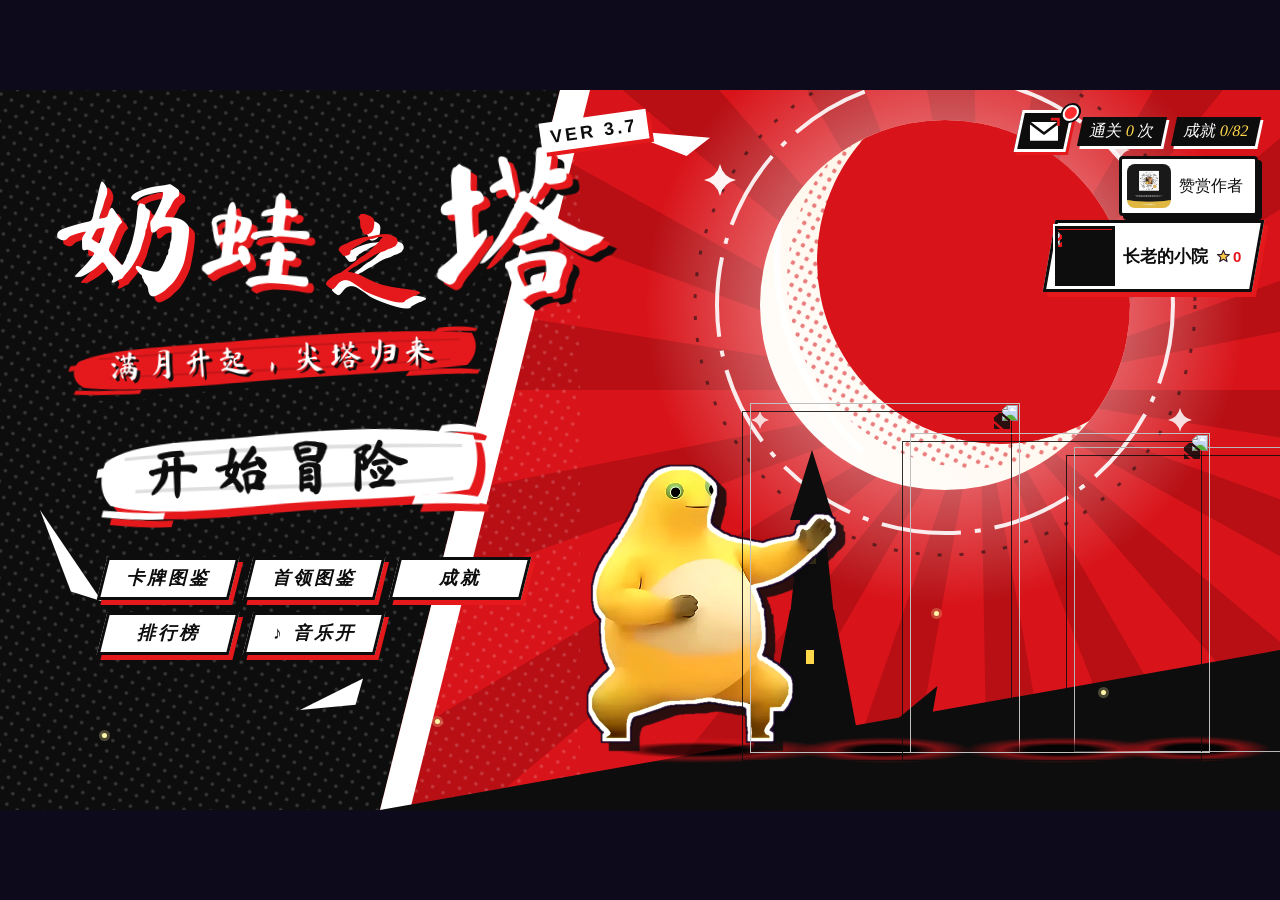
==== commit 37d3ae5c: "奶蛙之塔 3.7 更新：真实打击音效(Kenney CC0)、血条扣血反馈、高光剪影、三连/连锁/连击、首领台词、休息处重做、15个新成就、修池子残留与奶茶杯跳位 Co-Authored-By: Cl" ====
--- a/_src/index.html
+++ b/_src/index.html
@@ -44,6 +44,7 @@
 <div id="rotTip">横过来玩更舒服哦 ↻</div>
 <script src="img0.js"></script><script src="img1.js"></script><script src="img2.js"></script><script src="img3.js"></script><script src="img4.js"></script><script src="img5.js"></script><script src="img6.js"></script><script src="img7.js"></script><script src="img8.js"></script><script src="img9.js"></script><script src="img10.js"></script>
 <script src="music.js"></script>
+<script src="sx.js"></script>
 <script src="ui.js"></script>
 <script src="data.js"></script>
 <script src="lines.js"></script>
--- a/_src/style.css
+++ b/_src/style.css
@@ -830,7 +830,7 @@
 .ds b.r{color:#d0202e}
 /* 战斗时背景让位给角色 */
 #bg{transition:filter .5s}
-#stage.inBattle #bg{filter:brightness(.68) saturate(.8) blur(1.6px)}
+#stage.inBattle #bg{filter:brightness(.68) saturate(.8)}#stage.inBattle #bg.photoBg{filter:none}#stage.inBattle #bg .bgPhoto{animation:none;filter:saturate(.7) contrast(1.05) brightness(.68)}#stage.inBattle .ffly{display:none}
 #stage.inBattle #wxfx{opacity:.55}
 
 /* 继续冒险存档卡片 */
@@ -1043,7 +1043,7 @@
 #title .logo h1 .rn1{background:var(--p5w);color:var(--p5k);transform:rotate(4deg) translateY(16px);box-shadow:6px 6px 0 var(--p5k);font-size:92px}
 #title .logo h1 .rn2{background:var(--p5r);color:var(--p5w);transform:rotate(-3deg) translateY(-2px);box-shadow:6px 6px 0 var(--p5k);font-size:84px}
 #title .logo h1 .rn3{transform:rotate(7deg) translateY(10px);font-size:112px;border:4px solid var(--p5w)}
-#title .logo::after{content:"VER 2.0";left:auto;right:-90px;top:-10px;writing-mode:horizontal-tb;font:900 18px/1 'NW Black',sans-serif;letter-spacing:3px;color:var(--p5k);background:var(--p5w);padding:6px 10px;border-radius:0;box-shadow:4px 4px 0 var(--p5r);transform:rotate(-8deg)}
+#title .logo::after{content:"VER 3.7";left:auto;right:-90px;top:-10px;writing-mode:horizontal-tb;font:900 18px/1 'NW Black',sans-serif;letter-spacing:3px;color:var(--p5k);background:var(--p5w);padding:6px 10px;border-radius:0;box-shadow:4px 4px 0 var(--p5r);transform:rotate(-8deg)}
 #title .tsub{margin:30px 0 0 4px}
 #title .tsub .ribbon{font-family:'NW Black';font-weight:900;font-size:20px;letter-spacing:6px;color:var(--p5k);background:var(--p5w);border:0;padding:6px 18px;transform:skewX(-12deg);box-shadow:5px 5px 0 var(--p5r)}
 #title .tmenu{top:330px;gap:14px}
@@ -1301,3 +1301,763 @@
 #map.ma4 #mapSvg path{stroke:#fff;stroke-dasharray:none;stroke-width:1.6;filter:drop-shadow(0 0 4px #9fd0ff)}
 #map.ma4 #mapSvg path.done{stroke:#ffe07a;stroke-width:3}
 @keyframes mspin{to{transform:rotate(360deg)}}
+
+/* 异世界奶蛙：主页角落的小彩蛋 */
+.isePeek{position:absolute;left:-14px;bottom:120px;width:86px;height:86px;border:0;background:none;padding:0;cursor:pointer;z-index:5;transform:rotate(18deg);animation:isePeek 5s ease-in-out infinite}
+.isePeek img{width:100%;height:100%;object-fit:contain;filter:drop-shadow(0 0 8px #9fd0ff) drop-shadow(3px 3px 0 #0d0d0d)}
+.isePeek:hover{transform:rotate(8deg) scale(1.1)}
+@keyframes isePeek{0%,70%,100%{left:-14px}80%,90%{left:2px}}
+
+/* ===== 等级提升：P5 ===== */
+.lvWrap{position:absolute;inset:0;overflow:hidden;background:var(--p5k)}
+.lvRays{position:absolute;left:50%;top:150px;width:2400px;height:2400px;margin:-1200px 0 0 -1200px;background:repeating-conic-gradient(var(--p5r) 0 7deg,#0d0d0d 7deg 14deg);opacity:.9;animation:mspin 40s linear infinite}
+.lvSlash{position:absolute;left:-10%;right:-10%;top:300px;height:330px;background:var(--p5w);transform:skewY(-6deg);box-shadow:0 -14px 0 var(--p5k),0 14px 0 var(--p5k)}
+.lvWrap .lvUp{top:30px;z-index:2}
+.lvWrap .lvUp i{display:block;font:900 26px/1 'NW Black';letter-spacing:12px;color:var(--p5w);font-style:normal;transform:skewX(-14deg);margin-bottom:10px;text-shadow:3px 3px 0 var(--p5k)}
+.lvWrap .lvUp b{display:inline-block;font:900 80px/1.1 'NW Black';color:var(--p5w);-webkit-text-stroke:0;background:var(--p5k);padding:0 34px 6px;transform:skewX(-12deg) rotate(-3deg);text-shadow:6px 6px 0 var(--p5r);box-shadow:10px 10px 0 var(--p5w)}
+.lvWrap .lvUp small{display:block;width:max-content;margin:18px auto 0;font:900 19px 'NW Black';color:var(--p5k);background:var(--p5w);border:3px solid var(--p5k);border-radius:0;padding:4px 20px;transform:skewX(-12deg);box-shadow:5px 5px 0 var(--p5k)}
+.lvWrap .lvUp small em{font-style:normal;color:var(--p5w);background:var(--p5r);padding:0 8px;margin-right:4px}
+.lvWrap .perkRow{top:290px;gap:42px;z-index:2}
+.lvWrap .perk{position:relative;width:260px;height:290px;border-radius:0;background:var(--p5w);border:5px solid var(--p5k);box-shadow:10px 10px 0 var(--p5r),10px 10px 0 5px var(--p5k);color:var(--p5k);padding:26px 18px 16px;transform:rotate(-2deg) skewX(-3deg)}
+.lvWrap .perk:nth-child(2){transform:rotate(1.5deg) skewX(-3deg) translateY(16px)}
+.lvWrap .perk:nth-child(3){transform:rotate(-1deg) skewX(-3deg)}
+.lvWrap .perk:hover{background:var(--p5r);color:var(--p5w);transform:rotate(0) scale(1.06);z-index:3}
+.lvWrap .perk:hover p,.lvWrap .perk:hover small{color:var(--p5w)}
+.lvWrap .perk u{position:absolute;left:-18px;top:-26px;font:900 54px/1 'NW Black';text-decoration:none;color:var(--p5w);-webkit-text-stroke:3px var(--p5k);paint-order:stroke;transform:skewX(-12deg);text-shadow:4px 4px 0 var(--p5r)}
+.lvWrap .perk .pi{width:84px;height:84px;padding:14px;border-radius:0;background:var(--p5w);border:4px solid var(--p5k);box-shadow:6px 6px 0 var(--p5r);transform:rotate(45deg);margin:6px 0 12px}
+.lvWrap .perk .pi svg{transform:rotate(-45deg)}
+.lvWrap .perk b{font:900 28px 'NW Black';letter-spacing:4px;background:var(--p5k);color:var(--p5w);padding:2px 16px;transform:skewX(-12deg)}
+.lvWrap .perk:hover b{background:var(--p5w);color:var(--p5r)}
+.lvWrap .perk p{color:#222;font:700 17px/1.5 var(--body)}
+.lvWrap .perk small{font:900 14px 'NW Black';letter-spacing:2px;color:var(--p5r)}
+
+/* ================= P5 卡牌牌面 ================= */
+.card{border-radius:0;background:#0d0d0d;padding:.18em;clip-path:polygon(-2em -2em,calc(100% - 1.1em) -2em,calc(100% - 1.1em) 0,100% 1.1em,100% calc(100% + 2em),-2em calc(100% + 2em));overflow:visible}
+.card .cf{inset:.18em;border-radius:0;padding:.22em;background:var(--fc)}
+.card .cf::before{display:none}
+.card .in{border-radius:0;background:#fff;border:.14em solid #0d0d0d}
+.card .art{background:var(--art);border-bottom:.16em solid #0d0d0d;background-image:repeating-linear-gradient(-45deg,transparent 0 .45em,rgba(255,255,255,.28) .45em .9em)}
+.card .art::before{background:radial-gradient(circle,rgba(0,0,0,.18) .09em,transparent .11em) 0 0/.5em .5em;width:auto;height:auto;inset:0;margin:0;left:0;top:0}
+.card.t-atk{--art:#ff6b6e;--art2:#e5191c;--tc:#e5191c}
+.card.t-skl{--art:#6fb8ff;--art2:#2a7fe0;--tc:#1f6fd0}
+.card.t-pow{--art:#ffd34d;--art2:#f0a800;--tc:#d48a00}
+.card .rib{left:-.35em;right:-.35em;height:1.75em;background:#0d0d0d;clip-path:polygon(4% 0,100% 0,96% 100%,0 100%)}
+.card .rib::before{inset:auto .4em .16em .4em;height:.16em;background:var(--fc);clip-path:none}
+.card .rib span{font:900 1em 'NW Black';color:#fff;-webkit-text-stroke:0;letter-spacing:.08em;transform:skewX(-10deg)}
+.card.up .rib span{color:#ffe04a}
+.card .tpc em,.card .tpc i{border-radius:0;transform:skewX(-12deg);font-family:'NW Black';font-weight:900;border-width:.12em}
+.card .ds span{color:#151515}
+.card .ds b{color:var(--p5r)}
+.card .ds b.g{color:#11923a}
+.card .cost{border-radius:0;background:none;border:0;box-shadow:none;left:-.55em;top:-.55em;font:900 1.3em 'NW Black';-webkit-text-stroke:.2em #0d0d0d;paint-order:stroke;color:#fff}
+.card .cost::before{content:"";position:absolute;inset:.18em;transform:rotate(45deg);background:var(--p5r);border:.15em solid #0d0d0d;box-shadow:.2em .2em 0 #fff,.2em .2em 0 .15em #0d0d0d;z-index:-1}
+.card .cost.dn{background:none;box-shadow:none}.card .cost.dn::before{background:#1fbf55}
+.card .cost.upc{background:none}.card .cost.upc::before{background:#0d0d0d;border-color:#fff}
+.card .gem{border-radius:0;background:var(--p5r);border-color:#0d0d0d}
+.card.t-cur .in,.card.t-sts .in{background:#ddd}
+/* 战斗页红色收一收：红色只留给重点 */
+.card.t-atk{--art:#f4a397;--art2:#e07a6e;--tc:#d8383b}
+.card.t-skl{--art:#9ccdf7;--art2:#5fa4e0}
+.card.t-pow{--art:#f7d77e;--art2:#e0b23c}
+.card .art{background-image:repeating-linear-gradient(-45deg,transparent 0 .45em,rgba(255,255,255,.22) .45em .9em)}
+.card .cost{-webkit-text-stroke:0;color:#fff}
+.card .cost::before{background:#0d0d0d;border-color:#fff;box-shadow:.18em .18em 0 var(--p5r)}
+.card .cost.dn::before{background:#13803a}
+.card .cost.upc::before{background:var(--p5r)}
+.card .gem{background:#0d0d0d;border-color:#fff}
+#energy i,#energy .liq{background:linear-gradient(#3a3a3a,#141414)!important;border-top-color:var(--p5r)!important}
+#energy{border-color:var(--p5r)!important;box-shadow:0 0 0 4px var(--p5k),6px 6px 0 4px rgba(229,25,28,.6)!important}
+
+/* ================= P5：商店 ================= */
+.shopBoard{border-radius:0;background:#f4f1ea;border:5px solid var(--p5k);box-shadow:12px 12px 0 var(--p5r),12px 12px 0 5px var(--p5k);transform:rotate(-.4deg)}
+.shopBoard::before{top:auto;bottom:0;height:42%;background:repeating-linear-gradient(-45deg,#0d0d0d 0 14px,#1d1d1d 14px 28px);border:0;border-top:5px solid var(--p5k)}
+.shopBoard .phead .ribbon{transform:skewX(-12deg) rotate(-2deg)}
+.price{border-radius:0;background:var(--p5r);color:#fff;font:900 18px 'NW Black';transform:skewX(-14deg) rotate(-4deg);box-shadow:3px 3px 0 var(--p5k);padding:1px 12px 1px 6px}
+.price .ico{transform:skewX(14deg)}
+.price.no{background:#555;color:#ddd}
+.price.sale{background:#ffd200;color:var(--p5k)}
+.shopRow2{position:relative;z-index:1}
+.shopRow2 .shopItem>span,.shopRow2 small,.shopItem .nm{color:#fff;font-family:'NW Black'}
+.rmv{border-radius:0;background:var(--p5w);border:4px solid var(--p5k);color:var(--p5k);box-shadow:6px 6px 0 var(--p5r);transform:skewX(-6deg);font-family:'NW Black'}
+.rmv big{color:var(--p5r)}
+.shopSay{border-radius:0;background:var(--p5w);border:4px solid var(--p5k);box-shadow:6px 6px 0 var(--p5r);font-family:'NW Black';transform:rotate(-3deg)}
+/* ================= P5：休息处 ================= */
+.ropt{border-radius:0;background:var(--p5w);border:5px solid var(--p5k);box-shadow:9px 9px 0 var(--p5r),9px 9px 0 5px var(--p5k);transform:skewX(-6deg)}
+.ropt:nth-child(2){transform:skewX(-6deg) translateY(-14px)}
+.ropt:hover{background:var(--p5r);color:#fff}
+.ropt:hover small{color:#fff}
+.ropt b{font:900 30px 'NW Black';background:var(--p5k);color:#fff;padding:0 14px;transform:skewX(-6deg)}
+.ropt:hover b{background:#fff;color:var(--p5r)}
+.ropt small{color:#333;font-family:'NW Black'}
+.ropt .ic{transform:skewX(6deg)}
+.pickHead small{background:var(--p5k);color:#fff;border-radius:0;transform:skewX(-10deg);display:inline-block;padding:3px 16px;font-family:'NW Black'}
+/* ================= P5：图鉴/牌组网格 ================= */
+.tabs button{border-radius:0;background:var(--p5k);color:#fff;border:3px solid var(--p5w);transform:skewX(-12deg);font-family:'NW Black';box-shadow:3px 3px 0 var(--p5k)}
+.tabs button.on{background:var(--p5r);color:#fff;box-shadow:4px 4px 0 var(--p5w)}
+.card.cback .cf{background:#0d0d0d}
+.card.cback .in{background:repeating-linear-gradient(-45deg,#1a1a1a 0 10px,#262626 10px 20px)!important;border-color:#fff;display:flex;flex-direction:column;align-items:center;justify-content:center}
+.card.cback .in b{font:900 3.2em 'NW Black';color:var(--p5r);-webkit-text-stroke:0;text-shadow:.08em .08em 0 #fff}
+.card.cback .in small{color:#bbb;font-family:'NW Black'}
+.ovHead small{background:var(--p5k);color:#fff;padding:2px 14px;transform:skewX(-10deg);display:inline-block;font-family:'NW Black'}
+/* ================= P5：设置 / 弹窗 ================= */
+.modal{border-radius:0;background:var(--p5w);border:6px solid var(--p5k);box-shadow:14px 14px 0 var(--p5r),14px 14px 0 6px var(--p5k)}
+.modal h3{font:900 34px 'NW Black';display:inline-block;background:var(--p5k);color:#fff;padding:2px 26px;transform:skewX(-12deg) rotate(-2deg);box-shadow:5px 5px 0 var(--p5r)}
+.modal p{color:#222}
+/* ================= P5：提示条 ================= */
+#toast div{border-radius:0;background:var(--p5k);color:#fff;border:3px solid #fff;box-shadow:6px 6px 0 var(--p5r);transform:skewX(-10deg);font-family:'NW Black';font-size:19px}
+#toast div b{color:#ffd200}
+#rest .pickHead{top:84px}
+.pickHead small{display:table;margin:12px auto 0}
+.bcxD .lore h4{display:inline-block;margin:12px 0 4px;padding:1px 12px;font:900 15px 'NW Black';background:var(--p5k);color:#fff;transform:skewX(-12deg)}
+.bcxD .lore h4.lk{background:#777}
+.bcxD{overflow-y:auto!important}.bcxD .lore p{line-height:1.7}
+
+/* ===== 性能：减少每帧要重画的东西 ===== */
+#mapSvg path,#mapSvg path.done{filter:none!important}
+#map.ma4 #mapSvg path{filter:none!important}
+.lvRays{width:1600px;height:1600px;margin:-800px 0 0 -800px;will-change:transform;animation-duration:60s}
+.rose,.gear,.orbit,.bell,.ma1 .bat,.ma2 .sn,.ma3 .st,.ma0 .ff,.isePeek,.rn{will-change:transform}
+.ma0 .ff{box-shadow:none;background:radial-gradient(circle,#f5ff8a 0 35%,rgba(220,255,90,.35) 60%,transparent 70%);width:14px;height:14px}
+.ma4 .tw{box-shadow:none}
+.mFx,.mDeco{contain:layout paint}
+#hand .card{will-change:transform}
+.card .art img,.en .body img,#player .body img{image-rendering:auto}
+@media (prefers-reduced-motion:reduce){.lvRays,.rose,.gear,.orbit,.ma1 .bat,.ma2 .sn,.ma3 .st,.ma0 .ff,.ma4 .tw{animation:none!important}}
+.fighter .body img,.en .body img{will-change:transform;backface-visibility:hidden}
+
+/* ===== 奶蛙魔法师 ===== */
+#title .tmage{position:absolute;right:300px;bottom:62px;width:270px;height:350px;z-index:1;animation:bob 4.2s ease-in-out infinite}
+#title .tmage img{width:100%;height:100%;object-fit:contain;transform:scaleX(-1);filter:drop-shadow(8px 8px 0 rgba(13,13,13,.85))}
+@keyframes castA{0%{transform:none}35%{transform:translateY(-14px) rotate(-4deg) scale(1.04);filter:drop-shadow(0 0 18px #b07cff)}100%{transform:none}}
+.castA .body{animation:castA .5s ease-out}
+.castRing{position:absolute;width:220px;height:70px;margin:-35px 0 0 -110px;border-radius:50%;border:4px solid #c9b2ff;box-shadow:0 0 18px #b07cff,inset 0 0 14px #b07cff;pointer-events:none;z-index:40;animation:castRing .7s ease-out forwards}
+@keyframes castRing{0%{transform:scale(.3);opacity:0}30%{opacity:1}100%{transform:scale(1.25);opacity:0}}
+.spellOrb{position:absolute;width:44px;height:44px;margin:-22px 0 0 -22px;border-radius:50%;background:radial-gradient(circle,var(--c2) 0 30%,var(--c1) 60%,transparent 72%);box-shadow:0 0 22px 8px var(--c1);pointer-events:none;z-index:45;transition:transform .26s cubic-bezier(.4,0,.8,.6)}
+.spellOrb.sp-thunder{border-radius:0;clip-path:polygon(40% 0,70% 0,55% 40%,80% 40%,30% 100%,42% 55%,20% 55%)}
+.spellOrb.sp-ice{border-radius:10%;transform-origin:center;clip-path:polygon(50% 0,100% 50%,50% 100%,0 50%)}
+.spellHit{position:absolute;width:150px;height:150px;margin:-75px 0 0 -75px;border-radius:50%;background:radial-gradient(circle,#fff 0 12%,var(--c1) 35%,transparent 68%);pointer-events:none;z-index:45;animation:spellHit .45s ease-out forwards}
+@keyframes spellHit{0%{transform:scale(.3);opacity:1}100%{transform:scale(1.4);opacity:0}}
+/* 简介框：不挡点击，点哪都能关，几秒后自己消失 */
+.tipBox{pointer-events:none;max-width:280px!important;font-size:15px!important;line-height:1.45!important;padding:10px 14px!important;z-index:95}
+.tipBox b{font-size:17px}
+/* 首领带小弟时，整体缩一点，别被挤出屏幕 */
+#enemies.crowd{gap:6px;left:520px;right:14px}
+#enemies.crowd .bossEn .body img{width:300px!important;height:300px!important}
+#enemies.crowd .en:not(.bossEn) .body img{max-width:160px;max-height:160px}
+
+/* ===== 卡牌说明弹窗 ===== */
+#cinfo{position:absolute;inset:0;z-index:130;background:rgba(10,10,10,.72);display:flex;align-items:center;justify-content:center;animation:fadeIn .15s}
+@keyframes fadeIn{from{opacity:0}}
+.ciBox{position:relative;display:flex;gap:30px;align-items:center;max-width:1040px;max-height:640px;padding:28px 34px;background:var(--p5w);border:6px solid var(--p5k);box-shadow:14px 14px 0 var(--p5r),14px 14px 0 6px var(--p5k)}
+.ciX{position:absolute;right:-22px;top:-22px;width:52px;height:52px;border:4px solid var(--p5w);background:var(--p5k);color:#fff;font:900 34px/1 'NW Black';transform:rotate(45deg);box-shadow:4px 4px 0 var(--p5r);cursor:pointer}
+.ciX{transform:none}
+.ciCard{flex:none}
+.ciCard .card{cursor:default}
+.ciTxt{width:560px;max-height:580px;overflow-y:auto;color:#151515;font:600 17px/1.55 var(--body)}
+.ciTxt h3{display:inline-block;font:900 34px 'NW Black';background:var(--p5k);color:#fff;padding:0 18px;transform:skewX(-10deg);margin-bottom:8px}
+.ciTags{display:flex;gap:6px;flex-wrap:wrap;margin:4px 0 10px}
+.ciTags span{font:900 14px 'NW Black';background:var(--p5r);color:#fff;padding:1px 10px;transform:skewX(-10deg)}
+.ciD{margin:6px 0}.ciD b,.ciKw b,.ciFam b{display:inline-block;margin-right:8px;font:900 15px 'NW Black';background:var(--p5k);color:#fff;padding:0 8px;transform:skewX(-10deg)}
+.ciD.up b{background:#11923a}
+.ciType{color:#555;font-size:15px;margin:8px 0}
+.ciFam{border-left:8px solid var(--fc);padding:6px 10px;background:#f2f2f2;margin:8px 0}
+.ciFam b{background:var(--fc);color:#111}
+.ciKw p{margin:5px 0;font-size:15px}
+.ciLock{color:#555;margin:10px 0}
+.ciHint{display:block;margin-top:10px;color:#888;font:700 13px 'NW Black'}
+/* 图鉴里没收集到的牌：黑色剪影 */
+.card.unk .art img{filter:brightness(0) opacity(.85)}
+.card.unk .art{background:#2a2a2a!important}
+.card.unk .rib span{color:transparent!important;position:relative}
+.card.unk .rib span::after{content:"？？？";position:absolute;left:50%;top:0;transform:translateX(-50%);color:#888}
+.card.unk .ds,.card.unk .tpc,.card.unk .cost{visibility:hidden}
+.card.unk .in{background:#3a3a3a!important}
+.card.unk .cf{background:#555!important}
+.ovTip{color:#ddd;font:700 14px 'NW Black';margin-right:16px}
+.ovGrid .card{cursor:pointer}
+.modal .credit{font:600 12px var(--body);color:#888;margin-top:14px}
+/* 带按钮的提示框可以点 */
+.tipBox.act{pointer-events:auto}
+/* ===== 药水瓶 ===== */
+.pot{width:40px;height:46px;border-radius:0;transform:skewX(-6deg)}
+.pot.full{background:#141414;border:3px solid #fff;box-shadow:3px 3px 0 var(--p5r)}
+.pot.full:hover{background:#2a2a2a}
+.flask2{position:relative;display:block;width:26px;height:36px;transform:skewX(6deg)}
+.flask2 i{position:absolute;display:block}
+.flask2 .cork{left:9px;top:0;width:8px;height:6px;background:#b07a45;border:2px solid #111;border-radius:2px 2px 0 0}
+.flask2 .neck{left:8px;top:6px;width:10px;height:8px;background:rgba(220,235,255,.55);border:2px solid #111;border-top:0;border-bottom:0}
+.flask2 .body{left:0;bottom:0;width:26px;height:24px;border-radius:50% 50% 46% 46%;border:2.5px solid #111;background:rgba(220,235,255,.35);overflow:hidden}
+.flask2 .liq{left:-4px;right:-4px;bottom:0;height:68%;background:var(--pc);box-shadow:inset 0 3px 0 rgba(255,255,255,.45),inset 0 -4px 0 rgba(0,0,0,.25);animation:liq 2.4s ease-in-out infinite}
+@keyframes liq{50%{transform:translateY(-1.5px) rotate(-4deg)}}
+.flask2 .shine{left:4px;top:3px;width:5px;height:10px;border-radius:50%;background:rgba(255,255,255,.85)}
+.flask2 .bub{width:3px;height:3px;border-radius:50%;background:rgba(255,255,255,.8);bottom:2px;animation:bub 2.2s ease-in infinite}
+.flask2 .b1{left:9px}.flask2 .b2{left:15px;animation-delay:1.1s}
+@keyframes bub{0%{transform:translateY(0);opacity:0}20%{opacity:1}100%{transform:translateY(-14px);opacity:0}}
+.shopRow2 .pot{width:62px;height:72px}.shopRow2 .pot .flask2{transform:skewX(6deg) scale(1.55)}
+.rwList .pot .flask2,.rw .pot .flask2{transform:skewX(6deg) scale(.9)}
+/* 自己掉血：红色数字 */
+.fnum.me{color:#ff2a2a;-webkit-text-stroke:8px #fff;paint-order:stroke;text-shadow:4px 4px 0 #0d0d0d;font-size:58px}
+/* 连击计数：更大、停留更久 */
+#comboCt{left:640px;top:250px;gap:4px;align-items:flex-end}
+#comboCt b{font:900 120px/1 'NW Black'!important;color:#ffd200!important;-webkit-text-stroke:12px #0d0d0d!important;paint-order:stroke;text-shadow:8px 8px 0 var(--p5r)!important}
+#comboCt i{font:900 60px/1.6 'NW Black';font-style:normal;color:#fff;-webkit-text-stroke:8px #0d0d0d;paint-order:stroke}
+#comboCt small{font:900 38px/2.4 'NW Black'!important;color:#fff;background:#0d0d0d;padding:0 12px;transform:skewX(-12deg);-webkit-text-stroke:0!important;align-self:center}
+#comboCt.out{transition:opacity .45s,transform .45s;opacity:0;transform:translate(-50%,-80%) scale(var(--k))}
+/* 即将三连：池子里那几只发光晃动，手里能凑成三连的牌上下浮动发光 */
+.tok.hot{box-shadow:0 0 0 3px #ffd200,0 0 16px 4px rgba(255,210,0,.85)!important;animation:hotWig .5s ease-in-out infinite alternate!important}
+@keyframes hotWig{from{transform:rotate(-7deg) translateY(0)}to{transform:rotate(7deg) translateY(-3px)}}
+#pool .phot{position:absolute;left:50%;bottom:-48px;transform:translateX(-50%) skewX(-10deg);white-space:nowrap;font:900 15px 'NW Black';background:#ffd200;color:#0d0d0d;padding:2px 12px;box-shadow:3px 3px 0 #0d0d0d;animation:triP .8s ease-in-out infinite}
+.card .tri{right:auto;left:50%;top:-1.5em;transform:translateX(-50%);border-radius:0;background:#ffd200;font-family:'NW Black'}
+@keyframes triP2{50%{transform:translateX(-50%) scale(1.15)}}
+.card.willtri .tri{animation:triP2 .8s ease-in-out infinite}
+#hand .card.willtri .cf{background:#ffd200!important;animation:triGlow .7s ease-in-out infinite alternate}
+@keyframes triGlow{from{filter:brightness(1)}to{filter:brightness(1.3)}}
+#hand .card.willtri .in{animation:triBob .7s ease-in-out infinite alternate}
+@keyframes triBob{to{transform:translateY(-4px)}}
+/* ===== 长老特训 ===== */
+.trainBox{position:absolute;left:50%;top:50%;transform:translate(-50%,-50%);width:1060px;padding:26px 34px 22px;background:var(--p5w);border:6px solid var(--p5k);box-shadow:14px 14px 0 var(--p5r),14px 14px 0 6px var(--p5k);color:#151515}
+.trHead{position:absolute;left:30px;top:-30px;display:flex;align-items:center;gap:12px}
+.trHead small{font:900 16px 'NW Black';background:var(--p5k);color:#fff;padding:2px 12px;transform:skewX(-10deg)}
+.trBody{display:flex;gap:26px;align-items:center;margin-top:14px;min-height:330px}
+.trElder{flex:none;width:170px;text-align:center}
+.trElder img{width:170px;height:220px;object-fit:contain;filter:drop-shadow(5px 5px 0 rgba(0,0,0,.8))}
+.trElder b{display:inline-block;font:900 18px 'NW Black';background:var(--p5r);color:#fff;padding:1px 12px;transform:skewX(-10deg)}
+.trTxt{flex:1;position:relative;padding:18px 22px;background:#fff;border:4px solid var(--p5k);box-shadow:6px 6px 0 var(--p5k)}
+.trTxt::before{content:"";position:absolute;left:-22px;top:60px;border:11px solid transparent;border-right:12px solid var(--p5k)}
+.trTxt h3{display:inline-block;font:900 30px 'NW Black';background:var(--p5k);color:#fff;padding:0 16px;transform:skewX(-10deg);margin-bottom:10px}
+.trTxt p{font:600 18px/1.65 var(--body);margin:6px 0}
+.trCard{flex:none;width:170px;display:flex;justify-content:center}
+.trHero img{width:170px;height:220px;object-fit:contain}
+.trFoot{display:flex;justify-content:flex-end;gap:12px;margin-top:16px}
+.trFoot #trSkip{margin-right:auto}
+#comboCt{top:330px}
+#pool .phot{left:calc(100% + 14px);bottom:auto;top:50%;transform:translateY(-50%) skewX(-10deg);animation:none}
+#pool .phot{animation:photP .8s ease-in-out infinite}
+@keyframes photP{50%{transform:translateY(-50%) skewX(-10deg) scale(1.08)}}
+
+/* ===== 伤害预览 / 斩杀 ===== */
+.hpw{position:relative}
+.pv{position:absolute;left:0;right:0;top:0;height:100%;pointer-events:none;z-index:4}
+.pv .pvBar{position:absolute;top:calc(100% - 22px);height:16px;background:repeating-linear-gradient(-45deg,#fff 0 4px,#ffd200 4px 8px);opacity:.9;animation:pvBlink .7s ease-in-out infinite alternate}
+.pv b{position:absolute;left:50%;bottom:calc(100% + 2px);transform:translateX(-50%) skewX(-10deg);white-space:nowrap;font:900 20px 'NW Black';color:#fff;background:#0d0d0d;padding:1px 10px;box-shadow:3px 3px 0 #ffd200}
+.pv.kill .pvBar{background:repeating-linear-gradient(-45deg,#fff 0 4px,#e5191c 4px 8px)}
+.pv.kill b{background:#e5191c;box-shadow:3px 3px 0 #0d0d0d;font-size:22px}
+@keyframes pvBlink{to{opacity:.45}}
+.en.killable .hpbar{animation:killFlash .45s ease-in-out infinite alternate}
+@keyframes killFlash{to{filter:brightness(1.6) drop-shadow(0 0 8px #e5191c)}}
+/* 能抓的时候更显眼 */
+.catchBtn{animation:catchPulse .8s ease-in-out infinite!important;box-shadow:0 0 0 3px #fff,0 0 18px 6px rgba(179,146,255,.9)!important}
+@keyframes catchPulse{50%{transform:scale(1.18) rotate(-6deg)}}
+/* 结束回合提醒 */
+#endBtn.warnShake{animation:warnShake .45s ease-in-out}
+@keyframes warnShake{20%,60%{transform:skewX(-12deg) rotate(-2deg) translateX(-10px)}40%,80%{transform:skewX(-12deg) rotate(-2deg) translateX(10px)}}
+/* 大伤害：屏幕边缘闪红 */
+.hurtV{position:absolute;inset:0;z-index:96;pointer-events:none;box-shadow:inset 0 0 90px 30px rgba(229,25,28,.75);animation:hurtV .6s ease-out forwards}
+.hurtV.big{box-shadow:inset 0 0 140px 50px rgba(229,25,28,.9)}
+@keyframes hurtV{from{opacity:1}to{opacity:0}}
+/* 牌堆可点 */
+.pile{cursor:pointer}
+.pile:hover .back{filter:brightness(1.4)}
+/* 能被这一下打死：身体边缘发红光，不写字 */
+.en.killable .hpbar{animation:none}
+.en.killable .body img{animation:killGlow .55s ease-in-out infinite alternate!important}
+@keyframes killGlow{from{filter:drop-shadow(0 0 3px #ff2a2a) drop-shadow(0 0 3px #ff2a2a)}to{filter:drop-shadow(0 0 10px #ff2a2a) drop-shadow(0 0 22px rgba(229,25,28,.9))}}
+.pv.kill b{background:#0d0d0d;box-shadow:3px 3px 0 #e5191c;font-size:20px}
+/* ===== 新小游戏 ===== */
+.mgHead small{color:#fff!important;background:#0d0d0d;display:inline-block!important;padding:2px 14px;transform:skewX(-10deg);font-family:'NW Black'}
+.mgRes{font-family:'NW Black'}
+.sgBox{position:absolute;left:50%;top:170px;transform:translateX(-50%);width:800px;height:360px}
+.sgCup{position:absolute;top:120px;width:140px;height:170px;border:0;background:none;padding:0;cursor:pointer;transition:left .35s ease-in-out,transform .3s;z-index:2}
+.sgCup .cup{position:absolute;inset:0;background:linear-gradient(90deg,#c41418,#ff4a4d 45%,#c41418);clip-path:polygon(14% 0,86% 0,100% 100%,0 100%);border-radius:6px}
+.sgCup .cup::after{content:"";position:absolute;left:0;right:0;bottom:0;height:22px;background:#0d0d0d}
+.sgCup:hover .cup{filter:brightness(1.15)}
+.sgCup.lift{transform:translateY(-90px)}
+.sgBall{position:absolute;top:248px;width:44px;height:44px;border-radius:50%;background:radial-gradient(circle at 35% 30%,#fff,#ffd200 45%,#c79200);border:3px solid #0d0d0d;z-index:1;transition:opacity .2s}
+.fgBox{position:absolute;left:50%;top:140px;transform:translateX(-50%);width:700px;height:380px;text-align:center}
+.fgSmith{width:200px;height:220px;object-fit:contain;filter:drop-shadow(6px 6px 0 #0d0d0d)}
+.fgBox.spark .fgSmith{animation:castA .3s}
+.fgBar{position:relative;margin:16px auto 0;width:600px;height:40px;background:#222;border:4px solid #fff;box-shadow:6px 6px 0 var(--p5r)}
+.fgZone{position:absolute;top:0;bottom:0;background:repeating-linear-gradient(-45deg,#ffd200 0 8px,#ffb000 8px 16px)}
+.fgNeedle{position:absolute;top:-12px;width:6px;height:64px;margin-left:-3px;background:#fff;box-shadow:0 0 0 2px #0d0d0d}
+.fgDots{display:flex;justify-content:center;gap:16px;margin-top:20px}
+.fgDots u{width:28px;height:28px;border:3px solid #fff;transform:rotate(45deg);background:#333}
+.fgDots u.ok{background:#ffd200}.fgDots u.no{background:var(--p5r)}
+.rcTrack{position:absolute;left:50%;top:130px;transform:translateX(-50%);width:760px}
+.rcLane{position:relative;height:92px;margin-bottom:8px;background:repeating-linear-gradient(90deg,#3a5a2a 0 40px,#335224 40px 80px);border:3px solid #fff;cursor:pointer}
+.rcLane.me{border-color:#ffd200;box-shadow:0 0 0 3px #ffd200,0 0 18px #ffd200}
+.rcLane img{position:absolute;top:2px;width:86px;height:86px;object-fit:contain;transform:scaleX(-1)}
+.rcLane b{position:absolute;left:-36px;top:28px;font:900 26px 'NW Black';color:#fff}
+.rcGoal{position:absolute;right:30px;top:0;bottom:0;width:12px;background:repeating-linear-gradient(0deg,#fff 0 12px,#0d0d0d 12px 24px)}
+.wkGrid{position:absolute;left:50%;top:120px;transform:translateX(-50%);display:grid;grid-template-columns:repeat(3,170px);gap:18px}
+.wkHole{position:relative;width:170px;height:130px;border:0;padding:0;background:radial-gradient(ellipse at 50% 85%,#111 0 38%,#3a2a1a 40% 52%,transparent 54%);overflow:hidden;cursor:pointer}
+.wkM{position:absolute;left:50%;bottom:-100px;width:110px;height:110px;margin-left:-55px;transition:bottom .12s}
+.wkM img{width:100%;height:100%;object-fit:contain}
+.wkHole.up .wkM{bottom:8px}
+.wkHole.hit{background-color:rgba(255,210,0,.35)}
+.wkHole.bad{background-color:rgba(229,25,28,.45)}
+.wkTime{position:absolute;left:50%;top:600px;transform:translateX(-50%);width:560px;height:16px;border:3px solid #fff;background:#222}
+.wkTime i{display:block;height:100%;width:100%;background:#ffd200;transition:width .1s linear}
+#rwAll{margin-right:14px}
+/* 攻击牌左下角：这张牌总共会打多少 */
+.card .dmgB{position:absolute;left:-.45em;bottom:1.2em;z-index:4;display:flex;align-items:center;gap:.15em;padding:.1em .5em .1em .35em;background:#0d0d0d;border:.12em solid #fff;box-shadow:.15em .15em 0 var(--p5r);transform:skewX(-10deg);color:#fff;pointer-events:none}
+.card .dmgB .ico,.card .dmgB svg{width:1em;height:1em}
+.card .dmgB b{font:900 1.15em/1 'NW Black';color:#ffd200}
+.card .dmgB{left:auto;right:-.35em;bottom:auto;top:4.1em}
+.wsEnd{display:inline-block;font:900 16px "NW Black";background:#0d0d0d;color:#ffd200;padding:2px 14px;transform:skewX(-10deg);margin:4px 0 8px}
+/* 熟练度 */
+.mast{margin-top:6px;cursor:pointer}
+.mast b{display:inline-block;font:900 13px 'NW Black';background:#0d0d0d;color:#ffd200;padding:0 8px;transform:skewX(-10deg)}
+.mast i{display:block;height:6px;margin-top:3px;background:#333;border:1px solid #fff}
+.mast i u{display:block;height:100%;background:#ffd200;text-decoration:none}
+#player.skin .body img{filter:hue-rotate(200deg) saturate(1.3) brightness(.95)}
+/* 元素伤害数字 */
+.fnum.el-fire{color:#ff3b2f;-webkit-text-stroke:8px #fff3c4;paint-order:stroke;text-shadow:0 0 14px #ff7a1a,4px 4px 0 #0d0d0d}
+.fnum.el-thunder{color:#b46bff;-webkit-text-stroke:8px #fff;paint-order:stroke;text-shadow:0 0 14px #c99bff,4px 4px 0 #0d0d0d}
+.fnum.el-ice{color:#5fd0ff;-webkit-text-stroke:8px #fff;paint-order:stroke;text-shadow:0 0 14px #bff0ff,4px 4px 0 #0d3a5a}
+.fnum.el-arc{color:#ff8ce8;-webkit-text-stroke:8px #fff;paint-order:stroke;text-shadow:0 0 14px #ffb8f0,4px 4px 0 #0d0d0d}
+/* 首领登场标题 */
+.bossTitle{position:absolute;inset:0;z-index:120;pointer-events:none;overflow:hidden}
+.btBar{position:absolute;left:-10%;right:-10%;top:250px;height:200px;background:#0d0d0d;transform:skewY(-7deg) translateX(-110%);box-shadow:0 -12px 0 var(--p5r),0 12px 0 #fff;animation:btBar .38s cubic-bezier(.2,.9,.3,1) forwards}
+@keyframes btBar{to{transform:skewY(-7deg) translateX(0)}}
+.btTxt{position:absolute;left:0;right:0;top:250px;height:200px;display:flex;flex-direction:column;justify-content:center;align-items:center;transform:skewY(-7deg)}
+.btTxt small{font:900 22px 'NW Black';color:#0d0d0d;background:#fff;padding:2px 18px;transform:skewX(-12deg) translateX(400px);opacity:0;animation:btIn .3s .18s forwards}
+.btTxt b{font:900 92px/1.05 'NW Black';color:#fff;letter-spacing:6px;text-shadow:7px 7px 0 var(--p5r);transform:skewX(-12deg) translateX(-500px);opacity:0;animation:btIn .32s .22s cubic-bezier(.2,1.3,.4,1) forwards}
+.btTxt em{font:900 24px 'NW Black';font-style:normal;color:#fff;background:var(--p5r);padding:0 16px;transform:skewX(-12deg) translateX(400px);opacity:0;animation:btIn .3s .3s forwards}
+@keyframes btIn{to{transform:skewX(-12deg) translateX(0);opacity:1}}
+.bossTitle.out{animation:btOut .4s forwards}
+@keyframes btOut{to{opacity:0;transform:translateX(120px)}}
+/* 稀有卡飞进牌组 */
+.flyGet{transition:transform .7s cubic-bezier(.5,0,.7,1),opacity .7s;pointer-events:none}
+.flyGet.fg-R{filter:drop-shadow(0 0 8px #6fb4ff)}
+.flyGet.fg-E{filter:drop-shadow(0 0 12px #c08cff)}
+.flyGet.fg-L{filter:drop-shadow(0 0 16px #ffd200) drop-shadow(0 0 4px #fff)}
+#deckBtn.got{animation:deckGot .45s}
+@keyframes deckGot{40%{transform:scale(1.25)}}
+/* 熟练度：头像右上角的小徽章 */
+.hcard .pic{position:relative}
+.mast{position:absolute;right:4px;top:4px;z-index:3;display:flex;flex-direction:column;align-items:stretch;gap:2px;padding:3px 8px 4px;border:2px solid #fff;background:#0d0d0d;box-shadow:3px 3px 0 var(--p5r);transform:skewX(-10deg);cursor:pointer}
+.mast b{font:900 15px/1 'NW Black';color:#fff;letter-spacing:1px}
+.mast i{display:block;width:44px;height:4px;background:#444}
+.mast i u{display:block;height:100%;background:#ffd200}
+.mast.lv0 b{color:#aaa}
+.mast.lv3 b,.mast.lv4 b{color:#ffd200}
+.mast.lv5{background:linear-gradient(135deg,#ffd200,#ff8a00);border-color:#0d0d0d}.mast.lv5 b{color:#0d0d0d}.mast.lv5 i{display:none}
+.mast:hover{filter:brightness(1.2)}
+.mast.lv5{background:#0d0d0d!important;border-color:#ffd200!important;box-shadow:0 0 10px #ffd200,3px 3px 0 var(--p5r)}
+.mast.lv5 b{color:#ffd200!important}
+.mast.lv5 b::after{content:" ★"}
+/* 熟练度 Lv2：星夜卡框；Lv5：金框 */
+.hcard.mframe{background:linear-gradient(160deg,#1b2a6b,#0d0d2a 60%,#3a1d6b)!important;box-shadow:0 0 0 3px #8fb4ff,6px 6px 0 #ffd200!important}
+.hcard.mframe .pic{background:radial-gradient(circle at 30% 30%,rgba(255,255,255,.35) 0 1px,transparent 2px) 0 0/22px 22px,radial-gradient(circle at 70% 60%,rgba(255,255,255,.25) 0 1px,transparent 2px) 0 0/31px 31px,linear-gradient(#22357a,#121a40)!important}
+.hcard.mframe h3,.hcard.mframe p{color:#fff}
+.hcard.mframe5{box-shadow:0 0 0 3px #ffd200,0 0 18px rgba(255,210,0,.7),6px 6px 0 var(--p5r)!important}
+/* 难度选择 */
+.diffSel{display:flex;gap:8px;margin-right:14px}
+.dBtn{display:flex;flex-direction:column;align-items:center;min-width:92px;padding:4px 10px;background:#0d0d0d;border:3px solid #fff;color:#fff;transform:skewX(-10deg);cursor:pointer;box-shadow:3px 3px 0 #555}
+.dBtn b{font:900 18px 'NW Black'}
+.dBtn small{font:700 11px 'NW Black';color:#bbb}
+.dBtn.on{background:var(--p5r);box-shadow:4px 4px 0 #fff}
+.dBtn.on small{color:#fff}
+/* 难度印章 */
+.wsDiff{position:absolute;right:120px;top:18px;font:900 22px 'NW Black';color:#fff;background:#0d0d0d;padding:4px 16px;border:3px solid #fff;transform:rotate(-8deg);box-shadow:4px 4px 0 var(--p5r)}
+.wsDiff.d-hard{background:var(--p5r);box-shadow:4px 4px 0 #0d0d0d}
+.wsDiff.d-easy{background:#2a8a4a}
+/* 星夜卡框：星空璀璨 */
+.hcard.mframe{position:relative;overflow:hidden;background:radial-gradient(ellipse at 20% 15%,rgba(140,110,255,.55),transparent 45%),radial-gradient(ellipse at 85% 70%,rgba(60,170,255,.45),transparent 50%),radial-gradient(ellipse at 50% 110%,rgba(255,120,200,.35),transparent 50%),linear-gradient(165deg,#120c3a,#06061a 55%,#1a0d3d)!important;box-shadow:0 0 0 3px #b9d4ff,0 0 22px rgba(140,170,255,.65),6px 6px 0 #ffd200!important}
+.hcard.mframe::before,.hcard.mframe::after{content:"";position:absolute;inset:0;pointer-events:none;z-index:0}
+.hcard.mframe::before{background-image:radial-gradient(1.6px 1.6px at 12% 18%,#fff,transparent),radial-gradient(1.2px 1.2px at 32% 62%,#fff,transparent),radial-gradient(2px 2px at 78% 22%,#fff,transparent),radial-gradient(1.3px 1.3px at 62% 84%,#fff,transparent),radial-gradient(1.7px 1.7px at 90% 52%,#cfe0ff,transparent),radial-gradient(1.1px 1.1px at 45% 35%,#fff,transparent),radial-gradient(1.5px 1.5px at 22% 88%,#ffe9a8,transparent),radial-gradient(1px 1px at 70% 45%,#fff,transparent),radial-gradient(1.4px 1.4px at 8% 55%,#fff,transparent),radial-gradient(1.8px 1.8px at 55% 8%,#fff,transparent);animation:twk 2.6s ease-in-out infinite alternate}
+.hcard.mframe::after{background-image:radial-gradient(1.3px 1.3px at 18% 40%,#fff,transparent),radial-gradient(1.8px 1.8px at 66% 30%,#fff,transparent),radial-gradient(1.2px 1.2px at 85% 88%,#fff,transparent),radial-gradient(1.5px 1.5px at 38% 75%,#ffe9a8,transparent),radial-gradient(1.1px 1.1px at 95% 12%,#fff,transparent),linear-gradient(115deg,transparent 40%,rgba(255,255,255,.18) 50%,transparent 60%);background-size:auto,auto,auto,auto,auto,250% 100%;animation:twk 3.4s ease-in-out infinite alternate-reverse,shine 5s linear infinite}
+@keyframes twk{from{opacity:.35}to{opacity:1}}
+@keyframes shine{from{background-position:0 0,0 0,0 0,0 0,0 0,150% 0}to{background-position:0 0,0 0,0 0,0 0,0 0,-150% 0}}
+.hcard.mframe>*{position:relative;z-index:1}
+.hcard.mframe .pic{background:radial-gradient(circle at 50% 75%,rgba(160,190,255,.35),transparent 60%),transparent!important}
+.hcard.mframe .tag{background:linear-gradient(90deg,#5a3dff,#2a8aff)!important}
+.hcard.mframe h3{color:#fff;text-shadow:0 0 10px #8fb4ff}
+.hcard.mframe p{color:#dfe6ff}
+/* ===== 打击感 ===== */
+.hitBig .body img{animation:hitBig .5s cubic-bezier(.2,.8,.3,1)!important}
+@keyframes hitBig{0%{filter:brightness(4) saturate(0);transform:none}10%{filter:brightness(4) saturate(0);transform:translateX(46px) scale(.84,1.14) rotate(10deg)}35%{filter:brightness(1.3);transform:translateX(26px) scale(1.06,.95) rotate(4deg)}60%{transform:translateX(-6px) scale(.98,1.02) rotate(-2deg)}100%{filter:none;transform:none}}
+.hit .plat,.hitBig .plat{animation:platSq .3s}
+@keyframes platSq{30%{transform:scaleX(1.12) scaleY(.85)}}
+#arena.hitstop *{animation-play-state:paused!important}
+.impRing{position:absolute;width:40px;height:40px;margin:-20px 0 0 -20px;border-radius:50%;border:5px solid var(--ic);box-shadow:0 0 14px var(--ic);pointer-events:none;z-index:9;animation:impR .42s ease-out forwards}
+.impRing.big{border-width:8px}
+@keyframes impR{from{transform:scale(.4);opacity:1}to{transform:scale(4.2);opacity:0}}
+.impRing.big{animation:impR2 .45s ease-out forwards}
+@keyframes impR2{from{transform:scale(.5);opacity:1}to{transform:scale(6);opacity:0}}
+.shard{position:absolute;width:9px;height:9px;margin:-4px 0 0 -4px;pointer-events:none;z-index:9;clip-path:polygon(50% 0,100% 50%,50% 100%,0 50%);box-shadow:0 0 6px #fff;animation:shard .5s cubic-bezier(.2,.7,.4,1) forwards}
+@keyframes shard{to{transform:translate(var(--dx),var(--dy)) rotate(var(--rt)) scale(.3);opacity:0}}
+/* 出拳残影 */
+.lungeR .body{animation:lungeR2 .38s cubic-bezier(.3,1.4,.5,1)!important}
+@keyframes lungeR2{0%{transform:none}35%{transform:translateX(110px) rotate(8deg) scale(1.05);filter:drop-shadow(-30px 0 0 rgba(255,255,255,.35)) drop-shadow(-60px 0 0 rgba(255,255,255,.15))}100%{transform:none}}
+/* ===== 排行榜 ===== */
+.lbBox{position:absolute;inset:0}
+.lbTabs{position:absolute;top:92px;left:0;right:0;display:flex;justify-content:center;gap:8px;align-items:center}
+.lbTabs button{font:900 17px 'NW Black';padding:4px 16px;background:#0d0d0d;color:#fff;border:3px solid #fff;transform:skewX(-12deg);cursor:pointer}
+.lbTabs button.on{background:var(--p5r)}
+.lbSep{width:22px}
+.lbDesc{position:absolute;top:138px;left:0;right:0;text-align:center;font:700 14px 'NW Black';color:#ddd}
+.lbList{position:absolute;left:50%;top:168px;transform:translateX(-50%);width:640px;height:420px;overflow-y:auto;background:#fff;border:5px solid #0d0d0d;box-shadow:10px 10px 0 var(--p5r);padding:8px 12px}
+.lbMsg{text-align:center;margin-top:160px;font:900 18px 'NW Black';color:#333}
+.lbRow{display:flex;align-items:center;gap:12px;padding:6px 6px;border-bottom:2px solid #eee}
+.lbR{width:44px;text-align:center;font:900 22px 'NW Black';color:#0d0d0d}
+.lbRow.top1 .lbR{color:#e5a800}.lbRow.top2 .lbR{color:#9aa4b0}.lbRow.top3 .lbR{color:#c0783a}
+.lbRow.top1{background:linear-gradient(90deg,rgba(255,210,0,.25),transparent)}
+.lbAv{width:38px;height:38px;border-radius:50%;overflow:hidden;background:#0d0d0d;color:#fff;display:flex;align-items:center;justify-content:center;font:900 16px 'NW Black';flex:none}
+.lbAv img{width:100%;height:100%;object-fit:cover}
+.lbN{flex:1;font:700 17px var(--body);color:#111;white-space:nowrap;overflow:hidden;text-overflow:ellipsis}
+.lbS{font:900 20px 'NW Black';color:var(--p5r)}.lbS small{font-size:12px;color:#666}
+.lbMe{position:absolute;left:50%;top:604px;transform:translateX(-50%) skewX(-10deg);font:900 16px 'NW Black';background:#0d0d0d;color:#fff;padding:3px 16px}
+.lbMe b{color:#ffd200}
+
+.tipBox{pointer-events:auto!important;cursor:pointer;padding-right:34px!important}.tipX{position:absolute;right:6px;top:4px;width:24px;height:24px;border-radius:50%;background:var(--ink);color:var(--milk);font:700 17px/24px var(--body);text-align:center;font-style:normal}
+
+/* 今日塔况 · P5 风格 */
+.modMg .modCard{position:absolute;left:50%;top:150px;width:600px;min-height:0;padding:0;border:0;border-radius:0;background:none;box-shadow:none;color:#fff;transform:translateX(-50%) rotate(-2deg);text-align:left}
+.modCard .mcIn{position:relative;padding:26px 44px 28px;background:var(--p5k);border:5px solid #fff;transform:skewX(-8deg);box-shadow:14px 14px 0 var(--p5r)}
+.modCard .mcIn>*{transform:skewX(8deg)}
+.mcTag{display:inline-block;font:italic 400 15px 'NW Black',sans-serif;letter-spacing:3px;color:#fff;background:var(--p5r);padding:3px 14px;transform:skewX(8deg) rotate(-2deg)!important}
+.mcName{display:block;margin-top:10px;font:400 66px/1.1 'NW Black',sans-serif;letter-spacing:8px;color:#fff;text-shadow:5px 5px 0 var(--p5r);white-space:nowrap}
+.mcName.roll{animation:mcRoll .09s linear}
+@keyframes mcRoll{from{transform:skewX(8deg) translateY(-22px);opacity:.25}to{transform:skewX(8deg) translateY(0);opacity:1}}
+.mcDesc{margin-top:16px;display:flex;flex-direction:column;gap:10px;min-height:44px}
+.mcDesc p{align-self:flex-start;font:400 20px/1.45 'NW Black',sans-serif;padding:6px 16px;transform:skewX(-8deg);opacity:0}
+.mcDesc .mdG{background:#fff;color:var(--p5k)}
+.mcDesc .mdB{background:var(--p5r);color:#fff}
+.mcDesc .mdB span{display:inline-block;margin-right:10px;padding:0 8px;background:var(--p5k);color:#fff;font-size:16px}
+.modCard.done .mcDesc p{animation:mcIn .32s cubic-bezier(.2,1.4,.4,1) forwards}
+.modCard.done .mcDesc p+p{animation-delay:.12s}
+@keyframes mcIn{from{opacity:0;transform:skewX(-8deg) translateX(-40px)}to{opacity:1;transform:skewX(-8deg) translateX(0)}}
+.modCard.done .mcName{animation:mcHit .35s ease-out}
+@keyframes mcHit{0%{transform:skewX(8deg) scale(1.25);text-shadow:0 0 0 var(--p5r)}100%{transform:skewX(8deg) scale(1);text-shadow:5px 5px 0 var(--p5r)}}
+.mcSt{position:absolute;right:-26px;top:-34px;width:104px;height:104px;border-radius:50%;background:var(--p5r);border:5px solid #fff;box-shadow:0 0 0 4px var(--p5k),6px 8px 0 4px rgba(0,0,0,.45);color:#fff;font:400 56px/94px 'NW Black',sans-serif;text-align:center;transform:rotate(14deg) scale(0);opacity:0}
+.modCard.done .mcSt{animation:mcStamp .38s .18s cubic-bezier(.3,1.6,.5,1) forwards}
+@keyframes mcStamp{0%{transform:rotate(-20deg) scale(2.4);opacity:0}100%{transform:rotate(14deg) scale(1);opacity:1}}
+.modCard.done{animation:none}
+
+#title .tkungfu{position:absolute;right:450px;bottom:70px;width:330px;height:300px;z-index:0;animation:bob 3.5s ease-in-out infinite}
+#title .tkungfu img{width:100%;height:100%;object-fit:contain;object-position:bottom;filter:drop-shadow(8px 8px 0 rgba(13,13,13,.85))}
+
+/* 标题字 · 马善政毛笔楷书（只含「奶蛙之塔」4 字，OFL 授权） */
+@font-face{font-family:'NW Title';src:url([data-uri]) format('woff2');font-display:block}
+#title .logo h1 span.rn{font-family:'NW Title','NW Black',sans-serif!important;font-weight:400;font-size:120px!important;line-height:158px;-webkit-text-stroke:0}
+#title .logo h1 span.rn.rn0,#title .logo h1 span.rn.rn2{text-shadow:5px 5px 0 rgba(229,25,28,.9)}
+#title .logo h1 span.rn.rn1,#title .logo h1 span.rn.rn3{text-shadow:5px 5px 0 var(--p5k)}
+
+#title .tsub .ribbon{font-family:'NW Title','NW Black',sans-serif!important;font-weight:400;font-size:30px!important;letter-spacing:5px;-webkit-text-stroke:.8px currentColor}
+#title .gbtn:not(.sm) b{font-family:'NW Title','NW Black',sans-serif;font-weight:400;font-style:normal;font-size:52px;letter-spacing:10px;-webkit-text-stroke:1.4px currentColor;line-height:1.15}
+#title .gbtn:not(.sm){padding:8px 46px 10px 30px;min-width:340px}
+#title .tmenu .sub{margin-top:26px}
+#title .tsub{margin-left:40px}
+
+/* 主页四主角：同一地台、整体右移、原地呼吸 */
+#title .tkungfu{right:410px;bottom:57px}
+#title .tmage{right:260px;bottom:57px}
+#title .thero{right:70px;bottom:57px}
+#title .tknight{right:-24px;bottom:58px}
+#title .tkungfu,#title .tmage,#title .thero,#title .tknight{transform-origin:50% 100%;animation-name:tBreath}
+@keyframes tBreath{0%,100%{transform:scale(1,1)}50%{transform:scale(1.012,.975)}}
+#title .thero .plat{display:none}
+#title .tfloor{position:absolute;left:520px;right:-40px;bottom:30px;height:46px;z-index:0;background:var(--p5k);transform:skewX(-18deg);box-shadow:0 -4px 0 var(--p5w),10px 10px 0 var(--p5r);pointer-events:none}
+#title .tknight{width:240px;height:305px;right:-34px}
+#title .tfloor{display:none}
+#title .tkungfu,#title .tmage,#title .thero,#title .tknight{isolation:isolate}
+#title .tkungfu::before,#title .tmage::before,#title .thero::before,#title .tknight::before{content:"";position:absolute;left:18%;right:18%;bottom:-10px;height:26px;border-radius:50%;background:radial-gradient(closest-side,rgba(0,0,0,.7) 35%,rgba(216,20,26,.55) 62%,transparent);z-index:-1}
+#title .tkungfu::before{left:8%;right:12%}
+/* 事件页（遇见 NPC）· P5 统一 */
+.evPic{border-radius:0;border:5px solid var(--p5k);background:#d8141a;box-shadow:0 0 0 4px #fff,10px 10px 0 4px var(--p5k);clip-path:none;transform:rotate(-1.5deg)}
+.evPic::before{background:repeating-conic-gradient(#b80f14 0 9deg,transparent 9deg 18deg)}
+.evPic::after{content:"";position:absolute;inset:0;background:radial-gradient(#0d0d0d 1.6px,transparent 2px) 0 0/12px 12px;opacity:.18;pointer-events:none;-webkit-mask:linear-gradient(transparent 40%,#000);mask:linear-gradient(transparent 40%,#000)}
+.evPic img{filter:drop-shadow(6px 6px 0 rgba(13,13,13,.85))}
+.evTxt p{font:400 22px/1.7 'NW Black',sans-serif;color:var(--p5k)}
+.evo b{background:var(--p5k)!important;color:var(--p5w)!important;border-color:var(--p5k)!important;border-radius:0!important;transform:skewX(-6deg)}
+.evo:hover:not(:disabled) b{background:var(--p5r)!important}
+.evo small{font-family:'NW Black'!important;color:#3a3a3a!important}
+.evo:hover:not(:disabled) small{color:#ddd!important}
+.evo .good{color:#0a8a3a}.evo .bad{color:var(--p5r)}
+/* 升级动画 · P5 统一 */
+.upFx{background:radial-gradient(circle at 50% 46%,rgba(229,25,28,.28),rgba(8,6,10,.72) 70%)}
+.upRays{background:repeating-conic-gradient(rgba(229,25,28,.55) 0 7deg,transparent 7deg 20deg)}
+@keyframes upNew{0%{opacity:0;transform:scale(.85);filter:brightness(3)}60%{opacity:1;transform:scale(1.08);filter:brightness(1.4)}100%{opacity:1;transform:scale(1);filter:drop-shadow(0 0 0 #fff) drop-shadow(8px 8px 0 #e5191c)}}
+.upFlash{box-shadow:0 0 60px 30px rgba(255,255,255,.8)}
+.upSp{background:var(--p5w);border-color:var(--p5k)}
+.upSp:nth-of-type(odd){background:var(--p5r)}
+.upT small{display:inline-block;margin-top:14px;font:400 20px 'NW Black',sans-serif;-webkit-text-stroke:0;background:var(--p5w);color:var(--p5k);padding:4px 16px;transform:skewX(-10deg);box-shadow:5px 5px 0 var(--p5k)}
+/* 升级选天赋 · 统一 */
+.perk{background:var(--p5k)!important;color:var(--p5w)!important;border-color:var(--p5k)!important;box-shadow:0 0 0 4px var(--p5w),12px 12px 0 4px var(--p5r)!important}
+.perk b{background:var(--p5w)!important;color:var(--p5k)!important}
+.perk p{font:400 18px/1.5 'NW Black',sans-serif!important;color:#eee!important}
+.perk small{color:#ff5a5d!important}
+.perk .pi{background:var(--p5w)!important;border-color:var(--p5w)!important;box-shadow:6px 6px 0 var(--p5r)!important}
+.perk .pi svg{filter:brightness(0)}
+.perk:hover{background:var(--p5r)!important;box-shadow:0 0 0 4px var(--p5w),12px 12px 0 4px var(--p5k)!important}
+.perk:hover b{background:var(--p5k)!important;color:var(--p5w)!important}
+.perk:hover p,.lvWrap .perk:hover small{color:var(--p5w)!important}
+.perk:hover .pi{box-shadow:6px 6px 0 var(--p5k)!important}
+.p5Scene .p5ring{transform-origin:945px 215px;animation:p5spin 60s linear infinite reverse}
+#title .tkungfu img{filter:contrast(1.14) saturate(1.2) brightness(1.04) drop-shadow(8px 8px 0 rgba(13,13,13,.85))}
+#title .tkungfu{z-index:1}#title .tmage{z-index:2}
+.yardBtn .ybPic{position:relative;display:block;width:60px;height:60px;overflow:hidden;background:var(--p5k);border:3px solid var(--p5k);box-shadow:0 0 0 2px var(--p5w);flex:none}
+.yardBtn .ybPic img{position:absolute;left:-30%;top:-4%;width:160%;height:160%;max-width:none;object-fit:contain;background:none;border:0;filter:contrast(1.08) saturate(1.1) drop-shadow(2px 2px 0 var(--p5r))}
+.yardBtn{padding:3px 14px 3px 3px}
+/* 抓捕 · P5 风格 */
+.catchBtn{right:-30px!important;top:-14px!important;width:auto!important;height:auto!important;min-width:70px;padding:6px 10px 6px!important;border-radius:0!important;background:var(--p5k)!important;border:3px solid var(--p5w)!important;box-shadow:6px 6px 0 var(--p5r)!important;transform:skewX(-10deg);flex-direction:column;gap:0;-webkit-text-stroke:0!important;color:var(--p5w)!important;animation:catchBob 1s ease-in-out infinite!important}
+.catchBtn>*{transform:skewX(10deg)}
+.catchBtn .ico{width:30px!important;height:30px!important;filter:brightness(0) invert(1)}
+.catchBtn span{font:400 22px/1 'NW Title','NW Black',sans-serif;letter-spacing:2px}
+.catchBtn i{font:900 13px/1.2 'NW Black',sans-serif;font-style:normal;color:var(--p5k);background:var(--p5w);padding:1px 6px;margin-top:3px}
+.catchBtn:hover{background:var(--p5r)!important}
+@keyframes catchBob{0%,100%{transform:skewX(-10deg) translateY(0)}50%{transform:skewX(-10deg) translateY(-6px)}}
+.hpbar{position:relative}
+.catchLn{position:absolute;top:-7px;bottom:-7px;width:3px;margin-left:-1.5px;background:var(--p5w);box-shadow:0 0 0 2px var(--p5k);z-index:3;pointer-events:none}
+.catchLn .ico,.catchLn svg{position:absolute;left:50%;top:-20px;width:18px;height:18px;margin-left:-9px;filter:drop-shadow(0 0 0 #000) drop-shadow(1px 1px 0 #000)}
+.catchLn.in{background:#b392ff;box-shadow:0 0 0 2px var(--p5k),0 0 10px #b392ff}
+.en.netted .body img{animation:netShake .32s ease-in-out infinite}
+@keyframes netShake{25%{transform:rotate(-6deg)}75%{transform:rotate(6deg)}}
+.netFx .netIn{width:100%;height:100%;filter:drop-shadow(4px 4px 0 var(--p5k))}
+.netFx .netIn .ico,.netFx .netIn svg{width:100%;height:100%}
+.netFx.wig .netIn{animation:netWig .3s ease-in-out}
+@keyframes netWig{25%{transform:rotate(-14deg)}75%{transform:rotate(14deg)}}
+.netFx.tear{animation:netTear .5s ease-in forwards!important}
+@keyframes netTear{0%{transform:scale(1)}30%{transform:scale(1.15) rotate(8deg)}100%{transform:translateY(80px) scale(.6) rotate(40deg);opacity:0}}
+.netFx.got{animation:netGot .6s ease-in forwards!important}
+@keyframes netGot{0%{transform:scale(1)}40%{transform:scale(.8)}100%{transform:translate(-460px,60px) scale(.1);opacity:0}}
+.catchRes{position:absolute;z-index:80;transform:translate(-50%,-50%) skewX(-10deg) rotate(-4deg);pointer-events:none;text-align:center;animation:catchRes 1.6s ease-out forwards}
+.catchRes b{display:block;font:400 46px/1.1 'NW Title','NW Black',sans-serif;padding:2px 22px;white-space:nowrap}
+.catchRes small{display:inline-block;font:900 15px 'NW Black',sans-serif;padding:2px 10px;margin-top:4px}
+.catchRes.ok b{background:var(--p5w);color:var(--p5k);box-shadow:7px 7px 0 #b392ff}
+.catchRes.ok small{background:#b392ff;color:var(--p5w)}
+.catchRes.fail b{background:var(--p5k);color:var(--p5w);box-shadow:7px 7px 0 var(--p5r)}
+.catchRes.fail small{background:var(--p5r);color:var(--p5w)}
+@keyframes catchRes{0%{opacity:0;transform:translate(-50%,-30%) skewX(-10deg) rotate(-4deg) scale(1.6)}12%{opacity:1;transform:translate(-50%,-50%) skewX(-10deg) rotate(-4deg) scale(1)}80%{opacity:1}100%{opacity:0;transform:translate(-50%,-80%) skewX(-10deg) rotate(-4deg)}}
+.catchLn .ico,.catchLn svg{display:none!important}
+/* 天赋卡 · 对齐 + 流派 */
+.perkRow{top:270px!important;gap:30px!important;align-items:stretch}
+.perk.sch,.perk.sch:nth-child(2),.perk.sch:nth-child(3){transform:skewX(-4deg)!important;width:268px;height:330px;padding:44px 18px 14px!important;justify-content:flex-start;gap:6px;overflow:visible}
+.perk.sch>*{transform:skewX(4deg)}
+.perk.sch:hover{transform:skewX(-4deg) translateY(-10px) scale(1.04)!important}
+.perk.sch::before{content:"";position:absolute;left:0;right:0;top:0;height:34px;background:var(--sc);clip-path:polygon(0 0,100% 0,100% 55%,0 100%)}
+.perk.sch u{z-index:2}
+.perk .pTag{position:absolute;right:10px;top:4px;z-index:2;font:900 15px/1 'NW Black',sans-serif;letter-spacing:2px;color:var(--p5k);background:var(--p5w);padding:4px 10px;transform:skewX(-10deg)!important;box-shadow:3px 3px 0 var(--p5k)}
+.perk .pArt{display:block;width:96px;height:96px;margin:2px 0 6px;border-radius:50%;background:radial-gradient(circle at 50% 40%,color-mix(in srgb,var(--sc) 55%,#fff),var(--sc));border:4px solid var(--p5w);box-shadow:0 0 0 4px var(--p5k),6px 6px 0 4px var(--p5r);overflow:hidden}
+.perk .pArt img{width:100%;height:100%;object-fit:contain;transform:scale(1.15) translateY(6%);filter:drop-shadow(2px 3px 0 rgba(0,0,0,.35))}
+.perk.sch .pi{margin:10px 0 14px!important;background:var(--sc)!important;border-color:var(--p5w)!important}
+.perk.sch b{font-size:26px!important}
+.perk.sch p{flex:none!important;min-height:52px;font-size:17px!important}
+.perk.sch p em{font-style:normal;color:var(--sc);font-size:21px;padding:0 1px;text-shadow:1px 1px 0 #000}
+.perk:hover p em{color:var(--p5w)}
+.perk .pLv{display:flex;gap:5px;margin-top:auto}
+.perk .pLv i{width:12px;height:12px;transform:rotate(45deg);border:2px solid var(--p5w);background:transparent}
+.perk .pLv i.on{background:var(--sc)}
+.perk .pLv i.nx{background:var(--p5w);animation:pipNx .9s ease-in-out infinite}
+@keyframes pipNx{50%{background:var(--sc)}}
+.perk.sch small{margin-top:6px}
+#enemies.crowd .en:not(.bossEn) .body img{max-width:205px!important;max-height:205px!important}
+#enemies.crowd4 .en:not(.bossEn) .body img{max-width:172px!important;max-height:172px!important}
+/* 抓捕按钮：只有一张网的图 */
+.catchBtn{right:-34px!important;top:-26px!important;min-width:0!important;width:92px!important;height:92px!important;padding:0!important;background:none!important;border:0!important;box-shadow:none!important;transform:none;animation:netBob 1.1s ease-in-out infinite!important;filter:drop-shadow(0 0 10px rgba(120,240,255,.85)) drop-shadow(3px 4px 0 rgba(0,0,0,.6))}
+.catchBtn>*{transform:none}
+.catchBtn img{width:100%;height:100%;object-fit:contain;pointer-events:none}
+.catchBtn:hover{background:none!important;filter:drop-shadow(0 0 16px rgba(160,250,255,1)) drop-shadow(3px 4px 0 rgba(0,0,0,.6))}
+@keyframes netBob{0%,100%{transform:rotate(-8deg) translateY(0)}50%{transform:rotate(6deg) translateY(-7px)}}
+.netFx{width:170px!important;height:170px!important;margin:-85px 0 0 -85px!important}
+.netFx .netIn img{width:100%;height:100%;object-fit:contain;filter:drop-shadow(0 0 12px rgba(120,240,255,.9))}
+.catchLn{display:none!important}
+
+/* ===== 标题方案 A ===== */
+#title .logo h1 span.rn{background:none!important;clip-path:none!important;filter:none!important;box-shadow:none!important;border:0!important;width:auto!important;height:auto!important;padding:0!important;transform:none!important}#title .logo h1{flex-direction:row;gap:0!important;align-items:flex-end}#title .logo h1 span.rn{font-size:150px!important;line-height:1!important;color:#fff!important;-webkit-text-stroke:0!important;text-shadow:6px 6px 0 #e5191c,12px 12px 0 #0d0d0d!important}#title .logo h1 span.rn.rn1{font-size:120px!important;transform:translateY(-14px) rotate(4deg)!important}#title .logo h1 span.rn.rn2{color:#e5191c!important;text-shadow:6px 6px 0 #fff,12px 12px 0 #0d0d0d!important;font-size:110px!important}#title .logo h1 span.rn.rn3{font-size:180px!important;transform:rotate(-4deg)!important}
+
+/* 副标题：红色笔刷 */
+#title .tsub .ribbon{background:url("data:image/svg+xml;utf8,%3Csvg%20xmlns%3D%22http%3A//www.w3.org/2000/svg%22%20viewBox%3D%220%200%20400%2090%22%20preserveAspectRatio%3D%22none%22%3E%3Cg%20fill%3D%22%23e5191c%22%3E%3Cpath%20d%3D%22M10%2034%20C40%2014%20110%2018%20170%2014%20C240%2010%20320%208%20392%2020%20C398%2036%20396%2056%20386%2070%20C320%2078%20250%2074%20180%2078%20C110%2082%2050%2084%2014%2074%20C2%2062%204%2046%2010%2034%20Z%22/%3E%3Cpath%20d%3D%22M2%2040%20C30%2034%2060%2036%2080%2038%20L78%2044%20C50%2042%2024%2044%200%2048%20Z%22/%3E%3Cpath%20d%3D%22M330%2074%20C360%2072%20384%2074%20398%2078%20L396%2084%20C370%2082%20350%2082%20326%2082%20Z%22/%3E%3Cpath%20d%3D%22M360%2010%20C376%208%20390%2010%20398%2014%20L396%2018%20C380%2016%20370%2016%20356%2016%20Z%22/%3E%3Cpath%20d%3D%22M6%2078%20C26%2080%2046%2082%2070%2082%20L68%2088%20C40%2088%2022%2086%204%2084%20Z%22/%3E%3C/g%3E%3Cg%20fill%3D%22%23000%22%20opacity%3D%22.12%22%3E%3Cpath%20d%3D%22M30%2030%20C120%2024%20260%2022%20380%2028%20L380%2031%20C260%2026%20120%2028%2030%2033%20Z%22/%3E%3Cpath%20d%3D%22M40%2060%20C140%2058%20260%2062%20370%2058%20L370%2061%20C260%2066%20140%2062%2040%2063%20Z%22/%3E%3C/g%3E%3C/svg%3E") center/100% 100% no-repeat!important;border:0!important;box-shadow:none!important;clip-path:none!important;color:#fff!important;padding:12px 40px 14px!important;transform:rotate(-3deg)!important;text-shadow:3px 3px 0 #0d0d0d;-webkit-text-stroke:0!important;font-size:32px!important;filter:drop-shadow(6px 6px 0 #0d0d0d)}
+#title .tsub{margin-left:20px!important;margin-top:20px!important}
+/* 开始冒险：白色笔刷 + 黑字 */
+#title .gbtn:not(.sm){background:url("data:image/svg+xml;utf8,%3Csvg%20xmlns%3D%22http%3A//www.w3.org/2000/svg%22%20viewBox%3D%220%200%20400%2090%22%20preserveAspectRatio%3D%22none%22%3E%3Cg%20fill%3D%22%23ffffff%22%3E%3Cpath%20d%3D%22M10%2034%20C40%2014%20110%2018%20170%2014%20C240%2010%20320%208%20392%2020%20C398%2036%20396%2056%20386%2070%20C320%2078%20250%2074%20180%2078%20C110%2082%2050%2084%2014%2074%20C2%2062%204%2046%2010%2034%20Z%22/%3E%3Cpath%20d%3D%22M2%2040%20C30%2034%2060%2036%2080%2038%20L78%2044%20C50%2042%2024%2044%200%2048%20Z%22/%3E%3Cpath%20d%3D%22M330%2074%20C360%2072%20384%2074%20398%2078%20L396%2084%20C370%2082%20350%2082%20326%2082%20Z%22/%3E%3Cpath%20d%3D%22M360%2010%20C376%208%20390%2010%20398%2014%20L396%2018%20C380%2016%20370%2016%20356%2016%20Z%22/%3E%3Cpath%20d%3D%22M6%2078%20C26%2080%2046%2082%2070%2082%20L68%2088%20C40%2088%2022%2086%204%2084%20Z%22/%3E%3C/g%3E%3Cg%20fill%3D%22%23000%22%20opacity%3D%22.12%22%3E%3Cpath%20d%3D%22M30%2030%20C120%2024%20260%2022%20380%2028%20L380%2031%20C260%2026%20120%2028%2030%2033%20Z%22/%3E%3Cpath%20d%3D%22M40%2060%20C140%2058%20260%2062%20370%2058%20L370%2061%20C260%2066%20140%2062%2040%2063%20Z%22/%3E%3C/g%3E%3C/svg%3E") center/100% 100% no-repeat!important;border:0!important;box-shadow:none!important;transform:rotate(-2deg)!important;padding:14px 60px 16px 46px!important;min-width:360px;filter:drop-shadow(8px 8px 0 #e5191c)}
+#title .gbtn:not(.sm) b{color:#0d0d0d!important;font-size:58px!important;letter-spacing:12px;-webkit-text-stroke:1.6px #0d0d0d!important;transform:none!important;text-shadow:none!important}
+#title .gbtn:not(.sm)::after{content:"";display:block!important;position:absolute;right:22px;top:50%;width:0;height:0;margin-top:-13px;border-left:22px solid #e5191c;border-top:13px solid transparent;border-bottom:13px solid transparent}
+#title .gbtn:not(.sm):hover{background:url("data:image/svg+xml;utf8,%3Csvg%20xmlns%3D%22http%3A//www.w3.org/2000/svg%22%20viewBox%3D%220%200%20400%2090%22%20preserveAspectRatio%3D%22none%22%3E%3Cg%20fill%3D%22%23e5191c%22%3E%3Cpath%20d%3D%22M10%2034%20C40%2014%20110%2018%20170%2014%20C240%2010%20320%208%20392%2020%20C398%2036%20396%2056%20386%2070%20C320%2078%20250%2074%20180%2078%20C110%2082%2050%2084%2014%2074%20C2%2062%204%2046%2010%2034%20Z%22/%3E%3Cpath%20d%3D%22M2%2040%20C30%2034%2060%2036%2080%2038%20L78%2044%20C50%2042%2024%2044%200%2048%20Z%22/%3E%3Cpath%20d%3D%22M330%2074%20C360%2072%20384%2074%20398%2078%20L396%2084%20C370%2082%20350%2082%20326%2082%20Z%22/%3E%3Cpath%20d%3D%22M360%2010%20C376%208%20390%2010%20398%2014%20L396%2018%20C380%2016%20370%2016%20356%2016%20Z%22/%3E%3Cpath%20d%3D%22M6%2078%20C26%2080%2046%2082%2070%2082%20L68%2088%20C40%2088%2022%2086%204%2084%20Z%22/%3E%3C/g%3E%3Cg%20fill%3D%22%23000%22%20opacity%3D%22.12%22%3E%3Cpath%20d%3D%22M30%2030%20C120%2024%20260%2022%20380%2028%20L380%2031%20C260%2026%20120%2028%2030%2033%20Z%22/%3E%3Cpath%20d%3D%22M40%2060%20C140%2058%20260%2062%20370%2058%20L370%2061%20C260%2066%20140%2062%2040%2063%20Z%22/%3E%3C/g%3E%3C/svg%3E") center/100% 100% no-repeat!important;transform:rotate(-2deg) translateX(8px) scale(1.04)!important;filter:drop-shadow(8px 8px 0 #fff)}
+#title .gbtn:not(.sm):hover b{color:#fff!important;-webkit-text-stroke:1.6px #fff!important}
+#title .gbtn:not(.sm):hover::after{border-left-color:#fff}
+
+.p5Scene .p5ring2{transform-origin:945px 215px;animation:p5spin 90s linear infinite}
+/* 主页小按钮：图标 + 统一宽度 */
+#title .tmenu .sub{gap:12px 14px!important}
+#title .gbtn.sm{display:flex!important;align-items:center;gap:8px;min-width:132px;justify-content:center;padding:6px 16px 7px!important;box-shadow:5px 5px 0 var(--p5r)!important;transition:transform .12s,background .12s}
+#title .gbtn.sm>*{transform:skewX(14deg)}
+#title .gbtn.sm .sbi{display:inline-flex;width:22px;height:22px;align-items:center;justify-content:center;font:900 18px/1 'NW Black',sans-serif;font-style:normal;color:var(--p5r)}
+#title .gbtn.sm .sbi svg,#title .gbtn.sm .sbi .ico{width:22px;height:22px}
+#title .gbtn.sm:hover{background:var(--p5k)!important;transform:skewX(-14deg) translateY(-3px)!important;box-shadow:5px 8px 0 var(--p5r)!important}
+#title .gbtn.sm:hover .sbi{color:var(--p5w)}
+#title .gbtn.sm.off{opacity:.75}
+#title .gbtn.sm.off .sbi{color:#999;text-decoration:line-through}
+/* 信箱按钮 */
+.tmeta{display:flex;align-items:center;gap:10px}
+.mailBtn{position:relative;width:46px;height:38px;padding:4px 6px;background:var(--p5k);border:3px solid var(--p5w);box-shadow:3px 3px 0 var(--p5r);transform:skewX(-12deg);cursor:pointer}
+.mailBtn .mailIco{width:100%;height:100%;transform:skewX(12deg)}
+.mailBtn:hover{background:var(--p5r)}
+.mailBtn .dot,.mlItem .dot{position:absolute;right:-7px;top:-7px;width:14px;height:14px;border-radius:50%;background:#ff3b3b;border:2px solid #fff;animation:catchBob 1s infinite}
+.mailBtn.wig,.mailBtn:has(.dot){animation:mailWig 2.4s ease-in-out infinite}
+@keyframes mailWig{0%,80%,100%{transform:skewX(-12deg)}84%{transform:skewX(-12deg) rotate(-10deg)}88%{transform:skewX(-12deg) rotate(10deg)}92%{transform:skewX(-12deg) rotate(-6deg)}}
+.mailBox{position:absolute;left:50%;top:50%;width:640px;transform:translate(-50%,-50%)}
+.mailBox .mgHead{text-align:center;margin-bottom:22px}
+.mlList{display:flex;flex-direction:column;gap:14px}
+.mlItem{position:relative;display:flex;align-items:center;gap:14px;padding:12px 20px;background:var(--p5w);color:var(--p5k);border:4px solid var(--p5k);box-shadow:7px 7px 0 var(--p5r);transform:skewX(-8deg);text-align:left;cursor:pointer}
+.mlItem>*{transform:skewX(8deg)}
+.mlItem .mailIco{width:42px;height:34px;flex:none}
+.mlItem b{flex:1;font:400 22px 'NW Black',sans-serif}
+.mlItem small{font:700 15px 'NW Black',sans-serif;color:#777}
+.mlItem.new b::after{content:"NEW";margin-left:10px;font-size:13px;color:#fff;background:var(--p5r);padding:1px 6px}
+.mlItem:hover{background:var(--p5k);color:var(--p5w)}
+.letter{position:absolute;left:50%;top:50%;width:760px;max-height:620px;transform:translate(-50%,-50%) rotate(-1deg);background:#fffdf6;border:5px solid var(--p5k);box-shadow:14px 14px 0 var(--p5r);padding:54px 50px 24px;color:var(--p5k)}
+.letter .ltHead{position:absolute;left:30px;top:-26px;display:flex;align-items:center;gap:12px}
+.letter .ltHead small{font:900 15px 'NW Black',sans-serif;background:var(--p5w);border:3px solid var(--p5k);padding:2px 10px;transform:skewX(-10deg)}
+.letter .ltBody{max-height:440px;overflow:auto;padding-right:8px;background:repeating-linear-gradient(transparent 0 37px,rgba(229,25,28,.14) 37px 38px)}
+.letter .ltBody p{font:400 19px/38px 'NW Black',sans-serif;text-indent:2em}
+.letter .ltSig{text-align:right;text-indent:0!important;color:var(--p5r)}
+.letter .ovFoot{position:static!important;margin-top:16px;display:flex;justify-content:center;gap:20px}
+.mailBox .ovFoot{position:static!important;margin-top:24px;display:flex;justify-content:center}
+/* 赞赏弹窗：二维码 + 作者的话 */
+.zsBox{position:absolute;left:50%;top:50%;transform:translate(-50%,-50%);display:flex;gap:36px;align-items:center;width:960px;max-width:94%}
+.zsBox .zsL{flex:none;text-align:center}
+.zsBox .zsL img{width:330px!important;height:330px!important;border-radius:0!important;border:6px solid var(--p5w)!important;box-shadow:12px 12px 0 var(--p5r)!important;transform:rotate(-2deg)}
+.zsBox .zsL p{margin-top:16px;font:900 18px 'NW Black',sans-serif;color:var(--p5w)}
+.zsBox .zsR{position:relative;flex:1;background:var(--p5w);color:var(--p5k);border:5px solid var(--p5k);box-shadow:12px 12px 0 var(--p5r);padding:42px 30px 22px;transform:rotate(1deg)}
+.zsBox .zsR .ribbon{position:absolute;left:20px;top:-24px}
+.zsBox .zsR p{font:400 19px/1.75 'NW Black',sans-serif;color:var(--p5k)!important;margin-bottom:10px}
+.zsBox .zsR p b{color:var(--p5w);background:var(--p5r);padding:0 6px}
+.zsBox .zsR .zsSig{text-align:right;color:var(--p5r)!important}
+.zsBox .zsR .btn{margin-top:6px}
+.zsBox{flex-direction:row!important;text-align:left!important;padding:0!important;background:none!important;border:0!important;box-shadow:none!important}
+.mailBtn i.dot,.mlItem i.dot{display:block!important;position:absolute!important;right:-8px!important;top:-8px!important;left:auto!important;width:16px!important;height:16px!important;border-radius:50%!important;background:#ff2d2d!important;border:2px solid #fff!important;box-shadow:0 0 0 2px #0d0d0d!important;transform:none!important}
+.mailBtn{width:52px;height:42px}
+.zsBox .zsR{padding-top:52px!important}
+
+/* 休息处：三张卡对齐，不放图标 */
+.restOpts{align-items:stretch!important}
+.ropt,.ropt:nth-child(1),.ropt:nth-child(2),.ropt:nth-child(3){transform:skewX(-6deg)!important;height:150px!important;justify-content:center;gap:10px!important}
+.ropt>*{transform:skewX(6deg)}
+.ropt b{font:400 34px 'NW Black',sans-serif!important;letter-spacing:4px}
+.ropt small{font:700 16px 'NW Black',sans-serif!important;color:#444!important}
+.ropt:hover{background:var(--p5k)!important;color:var(--p5w)!important}
+.ropt:hover small{color:#ddd!important}
+/* ===== 三连 / 连锁横幅 · P5 ===== */
+.triBan.p5t{top:190px;animation:none}
+.triBan.p5t .tbIn{animation:tbIn 1.05s cubic-bezier(.2,1.3,.4,1) forwards;transform-origin:50% 60%}
+.triBan.p5t b{display:inline-block;font:900 104px/1 'NW Black',sans-serif;font-style:italic;letter-spacing:8px;color:var(--p5w);-webkit-text-stroke:0;padding:6px 40px 12px;background:var(--p5k);transform:skewX(-14deg) rotate(-4deg);box-shadow:10px 10px 0 var(--fc,#e5191c),0 0 0 5px var(--p5w);text-shadow:6px 6px 0 var(--fc,#e5191c)}
+.triBan.p5t small{display:block;width:max-content;margin:14px auto 0;font:900 22px 'NW Black',sans-serif;color:var(--p5k);background:var(--p5w);border:3px solid var(--p5k);border-radius:0;padding:4px 18px;transform:skewX(-12deg) rotate(-3deg);box-shadow:5px 5px 0 var(--p5k)}
+.triBan.p5t small em{font-style:normal;color:var(--p5w);background:var(--fc,#e5191c);padding:0 8px;margin-right:8px}
+.triBan.chain.p5t b{font-size:128px;--fc:#e5191c;background:var(--p5r);text-shadow:7px 7px 0 var(--p5k);box-shadow:12px 12px 0 var(--p5k),0 0 0 6px var(--p5w)}
+.triBan.chain.lv4 b,.triBan.chain.lv5 b,.triBan.chain.lv6 b{font-size:146px;animation:chainHue .5s steps(2) infinite}
+@keyframes chainHue{50%{background:var(--p5k);text-shadow:7px 7px 0 var(--p5r)}}
+@keyframes tbIn{0%{transform:scale(2.6) rotate(-8deg);opacity:0;filter:blur(6px)}14%{transform:scale(.92) rotate(2deg);opacity:1;filter:none}22%{transform:scale(1.04)}30%{transform:scale(1)}78%{transform:scale(1);opacity:1}100%{transform:translateY(-40px) scale(.96);opacity:0}}
+.famFlash{position:absolute;inset:0;z-index:55;pointer-events:none;background:radial-gradient(circle at 50% 40%,transparent 30%,var(--fc) 100%);mix-blend-mode:screen;animation:famFl .45s ease-out forwards}
+@keyframes famFl{0%{opacity:.85}100%{opacity:0}}
+.poolRing{position:absolute;z-index:56;width:40px;height:40px;margin:-20px 0 0 -20px;border-radius:50%;border:6px solid var(--fc);box-shadow:0 0 0 3px #fff;pointer-events:none;animation:poolRing .55s ease-out forwards}
+@keyframes poolRing{0%{transform:scale(.4);opacity:1}100%{transform:scale(9);opacity:0;border-width:1px}}
+/* 连击计数 */
+#comboCt{flex-wrap:wrap;justify-content:center}
+#comboCt em{flex-basis:100%;text-align:center;font:900 26px 'NW Black',sans-serif;font-style:italic;color:var(--p5w);background:var(--p5k);padding:2px 14px;transform:skewX(-12deg) rotate(-4deg);box-shadow:4px 4px 0 var(--p5r);margin-top:2px;animation:cpop .3s cubic-bezier(.2,1.8,.4,1)}
+#comboCt.c1 b{color:#ffd23f}
+#comboCt.c2 b{color:#ff8a00;font-size:84px}
+#comboCt.c3 b{color:var(--p5w);font-size:96px;text-shadow:6px 6px 0 var(--p5r),12px 12px 0 var(--p5k);animation:comboGlow .4s ease-in-out infinite alternate}
+@keyframes comboGlow{to{filter:drop-shadow(0 0 14px #ffd23f)}}
+/* ===== 高光剪影 ===== */
+.cutIn{position:absolute;inset:0;z-index:92;pointer-events:none;overflow:hidden}
+.cutIn .ciDim{position:absolute;inset:0;background:rgba(0,0,0,.55);animation:ciDim 1.45s ease forwards}
+@keyframes ciDim{0%{opacity:0}10%{opacity:1}80%{opacity:1}100%{opacity:0}}
+.cutIn .ciBand{position:absolute;left:-20%;right:-20%;top:50%;height:250px;margin-top:-125px;transform:rotate(-14deg);background:var(--p5r);border-top:10px solid var(--p5w);border-bottom:10px solid var(--p5w);box-shadow:0 0 0 8px var(--p5k);overflow:hidden;animation:ciBand .38s cubic-bezier(.2,1,.3,1) both}
+@keyframes ciBand{0%{transform:rotate(-14deg) translateX(-110%)}100%{transform:rotate(-14deg) translateX(0)}}
+.cutIn.out .ciBand{animation:ciOut .38s cubic-bezier(.6,0,.8,.4) forwards}
+@keyframes ciOut{to{transform:rotate(-14deg) translateX(110%)}}
+.cutIn .ciLines{position:absolute;inset:-20px;background:repeating-linear-gradient(90deg,transparent 0 60px,rgba(255,255,255,.22) 60px 64px,transparent 64px 140px,rgba(0,0,0,.25) 140px 146px),radial-gradient(#0d0d0d 2px,transparent 2.5px) 0 0/14px 14px;opacity:.9;animation:ciLines .25s linear infinite}
+@keyframes ciLines{to{transform:translateX(-146px)}}
+.cutIn .ciHero{position:absolute;left:24%;top:-70px;width:340px;height:390px;transform:rotate(14deg);animation:ciHero .5s .08s cubic-bezier(.2,1.2,.3,1) both}
+.cutIn .ciHero img{width:100%;height:100%;object-fit:contain;object-position:bottom;filter:brightness(0) drop-shadow(0 0 0 #fff) drop-shadow(4px 0 0 #fff) drop-shadow(-4px 0 0 #fff) drop-shadow(0 4px 0 #fff) drop-shadow(0 -4px 0 #fff) drop-shadow(12px 10px 0 rgba(13,13,13,.6))}
+@keyframes ciHero{0%{transform:rotate(14deg) translateX(-240px) scale(1.2);opacity:0}100%{transform:rotate(14deg) translateX(0) scale(1);opacity:1}}
+.cutIn .ciTxt{position:absolute;left:46%;top:50%;transform:translateY(-50%) rotate(0deg);animation:ciTxt .45s .16s cubic-bezier(.2,1.4,.3,1) both}
+.cutIn .ciTxt b{display:block;font:900 118px/1 'NW Black',sans-serif;font-style:italic;color:var(--p5w);letter-spacing:6px;text-shadow:8px 8px 0 var(--p5k);-webkit-text-stroke:3px var(--p5k);paint-order:stroke;white-space:nowrap}
+.cutIn .ciTxt small{display:inline-block;margin-top:10px;font:900 24px 'NW Black',sans-serif;color:var(--p5w);background:var(--p5k);padding:4px 18px;transform:skewX(-12deg)}
+@keyframes ciTxt{0%{transform:translateY(-50%) translateX(260px);opacity:0}100%{transform:translateY(-50%) translateX(0);opacity:1}}
+/* ===== 休息点 · 重做 ===== */
+#rest .restGlow{position:absolute;inset:0;pointer-events:none;background:radial-gradient(ellipse 46% 52% at 50% 46%,rgba(255,150,60,.42),rgba(255,120,40,.12) 55%,transparent 75%),linear-gradient(transparent 55%,rgba(8,4,12,.75));animation:rgFlick 1.6s ease-in-out infinite alternate}
+@keyframes rgFlick{to{opacity:.82}}
+#rest .pickHead{top:70px!important}
+#rest .restScene{top:118px!important;gap:6px!important;align-items:flex-end}
+#rest .restScene img{width:220px!important;height:240px!important;filter:drop-shadow(6px 6px 0 rgba(13,13,13,.8))}
+#rest .restScene .rsHero{transform:scaleX(-1)}
+#rest .restScene .rsElder{width:190px!important;height:210px!important}
+#rest .camp{width:130px;height:170px}
+#rest .camp .fl{border:0;background:radial-gradient(circle at 50% 70%,#fff3b0,#ffb02e 45%,#ff5a1f 80%);box-shadow:0 0 40px 14px rgba(255,140,40,.55)}
+#rest .camp .fl.b{background:radial-gradient(circle at 50% 70%,#fff,#ffe17a 70%)}
+#rest .camp .logs{background:#5a2e14;border:3px solid #1a0c08}
+#rest .camp .spark{position:absolute;left:50%;bottom:90px;width:5px;height:5px;border-radius:50%;background:#ffd27a;box-shadow:0 0 6px #ff9a2e;animation:rSpark 2.2s linear infinite}
+#rest .camp .s2{animation-delay:.7s;margin-left:14px}#rest .camp .s3{animation-delay:1.4s;margin-left:-16px}
+@keyframes rSpark{0%{transform:translate(0,0);opacity:1}100%{transform:translate(18px,-120px);opacity:0}}
+#rest .restOpts{bottom:34px!important;gap:34px!important;align-items:stretch!important}
+#rest .ropt,#rest .ropt:nth-child(1),#rest .ropt:nth-child(2),#rest .ropt:nth-child(3){position:relative;width:250px!important;height:252px!important;padding:96px 14px 16px!important;justify-content:flex-start!important;gap:8px!important;background:var(--p5k)!important;color:var(--p5w)!important;border:5px solid var(--p5w)!important;border-radius:0!important;box-shadow:10px 10px 0 var(--p5r)!important;transform:skewX(-6deg)!important;overflow:visible}
+#rest .ropt>*{transform:skewX(6deg)}
+#rest .ropt .rArt{position:absolute;left:50%;top:-58px;width:140px;height:140px;margin-left:-70px;border-radius:50%;background:radial-gradient(circle at 50% 40%,#fff,#ffd9b0);border:5px solid var(--p5w);box-shadow:0 0 0 5px var(--p5k),8px 8px 0 5px var(--p5r);overflow:hidden;transform:skewX(6deg)}
+#rest .ropt .rArt img{width:100%;height:100%;object-fit:cover;object-position:50% 10%}
+#rest .rHeal .rArt img{transform:scale(1.5) translateY(14%);filter:saturate(.9)}
+#rest .rHeal .rArt{background:radial-gradient(circle at 50% 30%,#3a4a8a,#141a3a)}
+#rest .rHeal .zz{position:absolute;right:14px;top:10px;font:900 30px/1 'NW Black',sans-serif;font-style:italic;color:#fff;text-shadow:2px 2px 0 #000}
+#rest .rHeal .zz sup{font-size:18px}
+#rest .rUp .rArt{background:radial-gradient(circle,#fff,#dfeaff)}
+#rest .rUp .rArt img{object-fit:contain;transform:scale(1.05)}
+#rest .rTalk .rArt img{transform:scale(1.35) translateY(16%)}
+#rest .rTalk .rArt{background:radial-gradient(circle at 50% 40%,#ffe6a8,#e58a2e)}
+#rest .ropt b{font:900 34px/1.1 'NW Black',sans-serif!important;letter-spacing:4px;color:var(--p5w)}
+#rest .ropt small{font:700 16px/1.5 'NW Black',sans-serif!important;color:#ddd!important}
+#rest .ropt small em{font-style:normal;color:#ffd23f;font-size:22px}
+#rest .ropt:hover{background:var(--p5r)!important;box-shadow:10px 10px 0 var(--p5w)!important;transform:skewX(-6deg) translateY(-8px)!important}
+#rest .ropt[disabled]{opacity:.45}
+#rest .restScene{top:168px!important}
+#rest .restScene img{width:200px!important;height:220px!important}
+#rest .restScene .rsElder{width:170px!important;height:190px!important}
+#rest .ropt,#rest .ropt:nth-child(1),#rest .ropt:nth-child(2),#rest .ropt:nth-child(3){width:260px!important;height:210px!important;padding:78px 12px 14px!important}
+#rest .ropt .rArt{top:-52px;width:120px;height:120px;margin-left:-60px}
+#rest .rHeal .rArt img,#rest .rTalk .rArt img{object-fit:cover;object-position:50% 0;transform:scale(1.25);transform-origin:50% 0}
+#rest .rTalk .rArt img{transform:scale(1.15)}
+#rest .ropt b{font-size:30px!important;letter-spacing:2px;white-space:nowrap}
+#rest .restScene{top:192px!important}
+.upT .upIc{display:block;width:96px;height:96px;margin:0 auto -18px;position:relative;z-index:1;filter:drop-shadow(0 0 16px rgba(255,220,120,.9));animation:upIc .7s cubic-bezier(.2,1.6,.4,1) .75s both}
+@keyframes upIc{0%{transform:scale(0) rotate(-120deg)}100%{transform:scale(1) rotate(0)}}
+.upT{display:flex;flex-direction:column;align-items:center}
+.upT .upIc{margin:0 0 -14px!important;transform:none}
+@keyframes upIc{0%{transform:scale(0)}100%{transform:scale(1)}}
+#rest .ropt .rArt{transform:none!important;left:50%;margin-left:-60px}
+#rest .ropt .rArt img{transform:none!important}
+#rest .rHeal .rArt img,#rest .rTalk .rArt img{object-position:50% 0;transform:scale(1.25)!important;transform-origin:50% 0}
+#rest .rUp .rArt img{object-fit:contain;object-position:50% 50%;padding:6px;box-sizing:border-box}
+/* 休息处卡片摆正 */
+#rest .ropt,#rest .ropt:nth-child(1),#rest .ropt:nth-child(2),#rest .ropt:nth-child(3),#rest .ropt:hover{transform:none!important}
+#rest .ropt:hover{transform:translateY(-8px)!important}
+#rest .ropt>*{transform:none!important}
+#rest .ropt .rArt{transform:none!important}
+#rest .rUp .rArt img{transform:none!important;padding:4px}
+#rest .rUp .rArt img{transform:none!important;padding:6px;box-sizing:border-box;object-fit:contain;object-position:50% 50%}
+/* 修炼：功夫奶蛙出拳 + 升级徽章 */
+#rest .rUp .rArt{background:radial-gradient(circle at 50% 45%,#ffcf4a,#e5191c 70%,#7a0a0e)!important}
+#rest .rUp .rArt::before{content:"";position:absolute;inset:0;background:repeating-conic-gradient(rgba(255,255,255,.28) 0 8deg,transparent 8deg 22deg);border-radius:50%}
+#rest .rUp .rArt img.rFrog{position:relative;object-fit:cover!important;object-position:30% 0!important;padding:0!important;transform:scale(1.35)!important;transform-origin:35% 0;filter:drop-shadow(2px 3px 0 rgba(0,0,0,.5))}
+#rest .rUp .rBadge{position:absolute;left:50%;top:22px;margin-left:24px;width:54px;height:54px;z-index:3;filter:drop-shadow(0 0 8px rgba(255,220,120,.9)) drop-shadow(2px 2px 0 #000);animation:rBadge 1.6s ease-in-out infinite}
+@keyframes rBadge{50%{transform:translateY(-5px) scale(1.08)}}
+/* 血条扣血反馈 */
+.hpbar u{background:#fff!important;transition:width .55s cubic-bezier(.3,0,.2,1)!important}
+.hpbar i{transition:width .12s ease-out!important}
+.hpbar.hpHit{animation:hpHit .32s ease-out!important}
+@keyframes hpHit{0%{transform:skewX(-14deg) translateX(0)}20%{transform:skewX(-14deg) translateX(-6px);filter:brightness(1.8)}45%{transform:skewX(-14deg) translateX(5px)}70%{transform:skewX(-14deg) translateX(-2px)}100%{transform:skewX(-14deg)}}
+.hpbar.low i{animation:hpLow .6s ease-in-out infinite alternate}
+@keyframes hpLow{to{filter:brightness(1.5)}}
+.hpw{position:relative}
+.hpChunk{position:absolute;right:-6px;top:6px;z-index:4;font:900 22px 'NW Black',sans-serif;font-style:italic;color:#fff;background:var(--p5r);padding:0 6px;transform:skewX(-12deg);box-shadow:3px 3px 0 var(--p5k);pointer-events:none;animation:hpChunk .7s ease-out forwards}
+@keyframes hpChunk{0%{opacity:0;transform:skewX(-12deg) translateY(6px) scale(1.4)}15%{opacity:1;transform:skewX(-12deg) scale(1)}100%{opacity:0;transform:skewX(-12deg) translateY(-26px)}}
+.blkB.bump{animation:blkBump .3s cubic-bezier(.2,1.8,.4,1)}
+@keyframes blkBump{0%{transform:scale(1.5)}100%{transform:scale(1)}}
+#arena.zoomP{animation:zoomP .28s cubic-bezier(.2,.9,.3,1)}
+@keyframes zoomP{0%{transform:scale(1)}30%{transform:scale(1.035) translateY(-4px)}100%{transform:scale(1)}}
+.fnum,.dnum{font-size:1.15em}
+/* 对话气泡 · 统一风格 */
+.bubble{border-radius:0!important;background:var(--p5w)!important;border:3px solid var(--p5k)!important;color:var(--p5k)!important;font:900 18px/1.4 'NW Black',sans-serif!important;padding:7px 16px!important;box-shadow:5px 5px 0 var(--p5r);transform-origin:20% 100%}
+.bubble.hero{background:var(--p5k)!important;color:var(--p5w)!important;border-color:var(--p5w)!important;box-shadow:5px 5px 0 var(--p5r)}
+.bubble::after{content:"";position:absolute;left:22px;bottom:-14px;border-left:10px solid transparent;border-right:6px solid transparent;border-top:14px solid var(--p5k)}
+.bubble.hero::after{border-top-color:var(--p5w)}
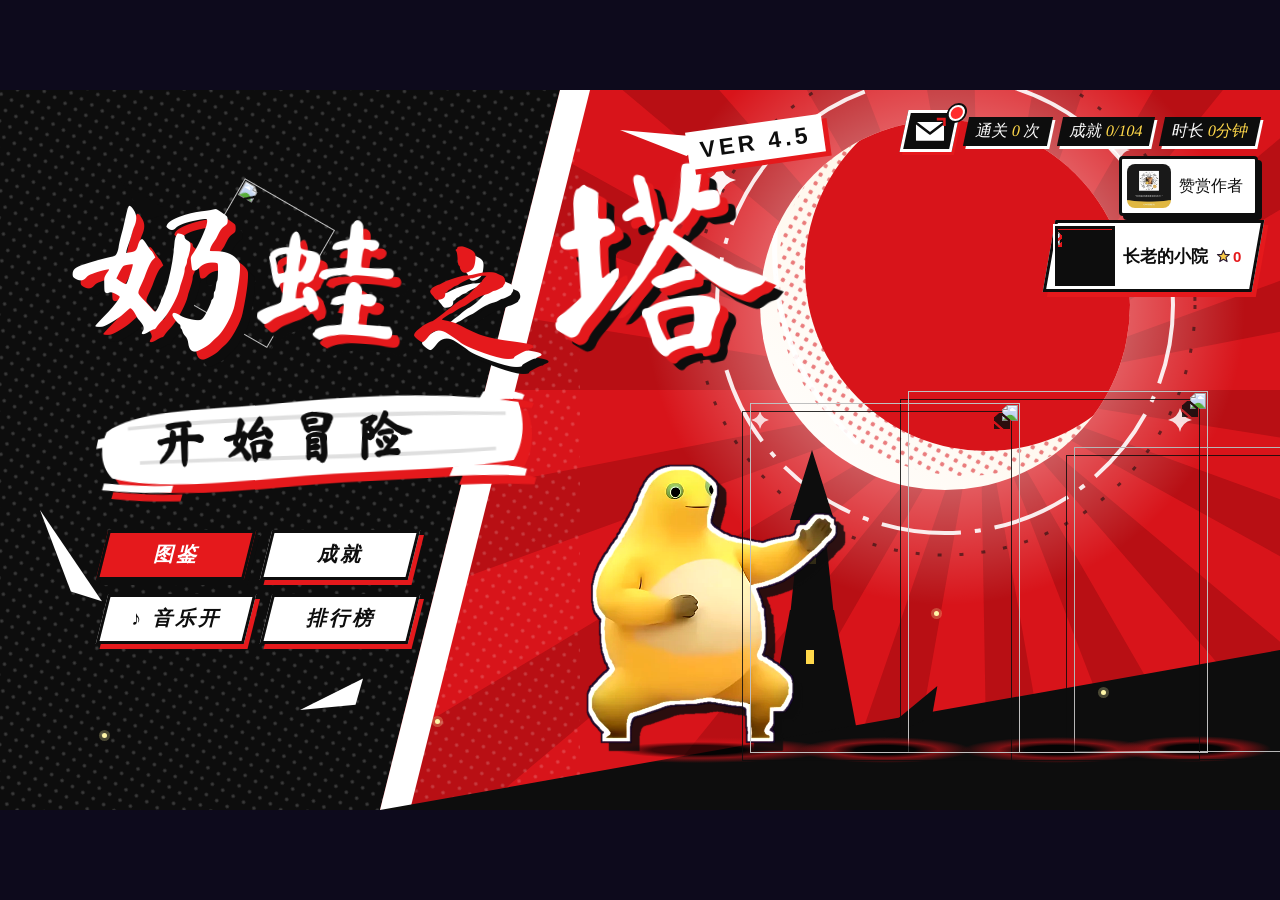
==== commit c3f80113: "奶蛙之塔 4.5：岔路改版（两处分岔、一小怪一精英、岔路支线）、4 个新小怪、小怪与首领变难、修金宝箱/语音截断/骨主教复活/升级页闪烁/地图图标挡线/金卡标签挡字 Co-Authored-By: C" ====
--- a/_src/index.html
+++ b/_src/index.html
@@ -42,12 +42,14 @@
   <div id="toast"></div>
 </div>
 <div id="rotTip">横过来玩更舒服哦 ↻</div>
-<script src="img0.js"></script><script src="img1.js"></script><script src="img2.js"></script><script src="img3.js"></script><script src="img4.js"></script><script src="img5.js"></script><script src="img6.js"></script><script src="img7.js"></script><script src="img8.js"></script><script src="img9.js"></script><script src="img10.js"></script>
+<script src="img0.js"></script><script src="img1.js"></script><script src="img2.js"></script><script src="img3.js"></script><script src="img4.js"></script><script src="img5.js"></script><script src="img6.js"></script><script src="img7.js"></script><script src="img8.js"></script><script src="img9.js"></script><script src="img10.js"></script><script src="img11.js"></script><script src="img12.js"></script><script src="img13.js"></script><script src="img14.js"></script><script src="img15.js"></script><script src="img16.js"></script><script src="img17.js"></script>
 <script src="music.js"></script>
-<script src="sx.js"></script>
+<script src="sx.js"></script><script src="voice.js"></script>
+<script src="sfx.js"></script>
 <script src="ui.js"></script>
 <script src="data.js"></script>
 <script src="lines.js"></script>
+<script src="story40.js"></script>
 <script src="toy.js"></script>
 <script src="game.js"></script>
 </body>
--- a/_src/style.css
+++ b/_src/style.css
@@ -1043,7 +1043,7 @@
 #title .logo h1 .rn1{background:var(--p5w);color:var(--p5k);transform:rotate(4deg) translateY(16px);box-shadow:6px 6px 0 var(--p5k);font-size:92px}
 #title .logo h1 .rn2{background:var(--p5r);color:var(--p5w);transform:rotate(-3deg) translateY(-2px);box-shadow:6px 6px 0 var(--p5k);font-size:84px}
 #title .logo h1 .rn3{transform:rotate(7deg) translateY(10px);font-size:112px;border:4px solid var(--p5w)}
-#title .logo::after{content:"VER 3.7";left:auto;right:-90px;top:-10px;writing-mode:horizontal-tb;font:900 18px/1 'NW Black',sans-serif;letter-spacing:3px;color:var(--p5k);background:var(--p5w);padding:6px 10px;border-radius:0;box-shadow:4px 4px 0 var(--p5r);transform:rotate(-8deg)}
+#title .logo::after{content:"VER 4.5";left:auto;right:-90px;top:-10px;writing-mode:horizontal-tb;font:900 18px/1 'NW Black',sans-serif;letter-spacing:3px;color:var(--p5k);background:var(--p5w);padding:6px 10px;border-radius:0;box-shadow:4px 4px 0 var(--p5r);transform:rotate(-8deg)}
 #title .tsub{margin:30px 0 0 4px}
 #title .tsub .ribbon{font-family:'NW Black';font-weight:900;font-size:20px;letter-spacing:6px;color:var(--p5k);background:var(--p5w);border:0;padding:6px 18px;transform:skewX(-12deg);box-shadow:5px 5px 0 var(--p5r)}
 #title .tmenu{top:330px;gap:14px}
@@ -1767,7 +1767,7 @@
 /* 事件页（遇见 NPC）· P5 统一 */
 .evPic{border-radius:0;border:5px solid var(--p5k);background:#d8141a;box-shadow:0 0 0 4px #fff,10px 10px 0 4px var(--p5k);clip-path:none;transform:rotate(-1.5deg)}
 .evPic::before{background:repeating-conic-gradient(#b80f14 0 9deg,transparent 9deg 18deg)}
-.evPic::after{content:"";position:absolute;inset:0;background:radial-gradient(#0d0d0d 1.6px,transparent 2px) 0 0/12px 12px;opacity:.18;pointer-events:none;-webkit-mask:linear-gradient(transparent 40%,#000);mask:linear-gradient(transparent 40%,#000)}
+.evPic::after{display:none}
 .evPic img{filter:drop-shadow(6px 6px 0 rgba(13,13,13,.85))}
 .evTxt p{font:400 22px/1.7 'NW Black',sans-serif;color:var(--p5k)}
 .evo b{background:var(--p5k)!important;color:var(--p5w)!important;border-color:var(--p5k)!important;border-radius:0!important;transform:skewX(-6deg)}
@@ -2061,3 +2061,605 @@
 .bubble.hero{background:var(--p5k)!important;color:var(--p5w)!important;border-color:var(--p5w)!important;box-shadow:5px 5px 0 var(--p5r)}
 .bubble::after{content:"";position:absolute;left:22px;bottom:-14px;border-left:10px solid transparent;border-right:6px solid transparent;border-top:14px solid var(--p5k)}
 .bubble.hero::after{border-top-color:var(--p5w)}
+.en.gone{display:none!important}
+.eCnt.tauntT{background:var(--p5r)!important;color:#fff!important;border:2px solid #fff;font-weight:900}
+.en.taunt .body::after{content:"";position:absolute;left:50%;bottom:4px;width:70%;height:22px;margin-left:-35%;border-radius:50%;border:4px solid var(--p5r);box-shadow:0 0 14px var(--p5r);animation:tauntRing 1s ease-in-out infinite alternate;pointer-events:none}
+@keyframes tauntRing{to{transform:scale(1.15);opacity:.6}}
+.en.tauntPing .body img{animation:hitA .35s!important}
+.blessSay{left:300px!important;top:auto!important;bottom:40px!important;z-index:1}
+/* 抓娃娃机的爪子：和攻击特效 .claw 撞名，单独恢复 */
+.clawBox .claw{animation:none!important;transform:none!important;opacity:1!important;position:absolute!important;top:26px!important;z-index:4!important;pointer-events:none}
+.clawBox .claw .hook{background:#ffd23f;box-shadow:0 0 12px rgba(255,210,63,.9)}
+/* 伤害数字 / 格挡字：更大、停留更久 */
+.fnum{animation:fnum2 1.6s cubic-bezier(.2,.8,.3,1) forwards!important}
+@keyframes fnum2{0%{transform:translate(-50%,0) scale(.4);opacity:0}10%{transform:translate(-50%,-26px) scale(1.35);opacity:1}22%{transform:translate(-50%,-30px) scale(1)}75%{transform:translate(-50%,-56px) scale(1);opacity:1}100%{transform:translate(-50%,-80px) scale(.95);opacity:0}}
+.fnum.blk{font-size:42px!important}
+.fnum.txt{font-size:38px!important}
+.fnum.gold{font-size:38px!important}
+/* 五个主角选角页 */
+.hsRow{left:16px!important;right:16px!important;gap:10px!important}
+.hcard{width:236px!important}
+#player.vform .body img{filter:drop-shadow(0 0 18px rgba(200,30,60,.9)) drop-shadow(0 0 30px rgba(150,120,255,.6))}
+#player.vform .plat{box-shadow:0 0 30px 10px rgba(200,30,60,.6)}
+.hcard p{font-size:13px!important;line-height:1.45!important}
+/* 连击计数：挪到主角头顶右侧，不挡画面中央 */
+#comboCt{left:430px!important;top:200px!important;transform:translate(-50%,-50%) scale(var(--k)) rotate(-6deg)!important;gap:2px!important}
+#comboCt small{font:900 22px 'NW Black',sans-serif!important;color:#fff!important;-webkit-text-stroke:0!important;background:var(--p5k);padding:3px 10px;transform:skewX(-12deg);box-shadow:3px 3px 0 var(--p5r)}
+#comboCt i{font:900 34px 'NW Black',sans-serif;font-style:italic;color:#fff;-webkit-text-stroke:5px var(--p5k);paint-order:stroke}
+#comboCt b{font:900 64px/1 'NW Black',sans-serif!important;font-style:italic;-webkit-text-stroke:7px var(--p5k)!important;paint-order:stroke;text-shadow:5px 5px 0 var(--p5r)!important}
+#comboCt.c2 b{font-size:74px!important}
+#comboCt.c3 b{font-size:86px!important}
+#comboCt.pop{animation:cpop2 .26s cubic-bezier(.2,1.8,.4,1)}
+@keyframes cpop2{0%{transform:translate(-50%,-50%) scale(calc(var(--k)*1.5)) rotate(-12deg)}100%{transform:translate(-50%,-50%) scale(var(--k)) rotate(-6deg)}}
+#comboCt em{flex-basis:auto!important;width:max-content;margin:4px auto 0 40px!important;font-size:20px!important;padding:2px 12px!important}#comboCt{flex-direction:row;flex-wrap:wrap;width:260px;justify-content:flex-start}
+#hand .card.netted{filter:grayscale(.8) brightness(.7)}
+#hand .card.netted::after{content:"";position:absolute;inset:0;z-index:5;background:repeating-linear-gradient(45deg,transparent 0 10px,rgba(30,20,10,.75) 10px 13px),repeating-linear-gradient(-45deg,transparent 0 10px,rgba(30,20,10,.75) 10px 13px);pointer-events:none}
+
+/* 4.0 暴击/粉伤/真伤/破盾 */
+.fnum.crit{color:#ff2a2a;-webkit-text-stroke:9px #fff2c8;paint-order:stroke;text-shadow:0 0 18px #ff3a1a,4px 4px 0 #0d0d0d;font-size:64px;z-index:9}
+.fnum.crit::before{content:"";position:absolute;left:50%;top:50%;width:150px;height:150px;transform:translate(-50%,-50%);background:radial-gradient(circle,#ffd23f88,transparent 65%);z-index:-1}
+.fnum.pink{color:#ff8fd0;-webkit-text-stroke:7px #5a0f3a;paint-order:stroke;font-size:36px}
+.fnum.tru{color:#f3eaff;-webkit-text-stroke:8px #5b2bb5;paint-order:stroke;text-shadow:0 0 12px #b78cff;font-size:52px}
+.shbreak{position:absolute;width:0;height:0;z-index:8;pointer-events:none}
+.shbreak b{position:absolute;left:0;top:-70px;transform:translateX(-50%);font:400 34px "NW Black","NW Serif",sans-serif;color:#d8f0ff;-webkit-text-stroke:7px #1a3a7a;paint-order:stroke;white-space:nowrap;animation:shbT 1.1s ease-out forwards}
+.shbreak i{position:absolute;left:-14px;top:-14px;width:28px;height:28px;background:linear-gradient(135deg,#e8f6ff,#6fb6ff);clip-path:polygon(50% 0,100% 40%,70% 100%,0 70%);animation:shbP .9s ease-out forwards}
+.shbreak i:nth-child(1){--dx:-90px;--dy:-60px}.shbreak i:nth-child(2){--dx:80px;--dy:-70px}.shbreak i:nth-child(3){--dx:-60px;--dy:50px}.shbreak i:nth-child(4){--dx:95px;--dy:40px}.shbreak i:nth-child(5){--dx:0;--dy:-100px}.shbreak i:nth-child(6){--dx:10px;--dy:80px}
+@keyframes shbP{0%{transform:translate(0,0) rotate(0) scale(1.2);opacity:1}100%{transform:translate(var(--dx),var(--dy)) rotate(260deg) scale(.4);opacity:0}}
+@keyframes shbT{0%{transform:translate(-50%,10px) scale(.5);opacity:0}20%{transform:translate(-50%,0) scale(1.2);opacity:1}75%{opacity:1}100%{transform:translate(-50%,-24px) scale(1);opacity:0}}
+
+/* 4.0 状态徽章：一个字 + 层数，减益带暗边会轻轻跳，点一下看说明 */
+.st[data-st]{position:relative;min-width:0;width:34px;height:34px;padding:0;border-radius:50%;background:radial-gradient(circle at 35% 30%,#ffffff55,transparent 45%),var(--sc);border:3px solid var(--ink);box-shadow:0 2px 0 var(--ink);-webkit-text-stroke:0;cursor:pointer;pointer-events:auto}
+.st[data-st] i{font:400 17px "NW Black","NW Serif",sans-serif;font-style:normal;color:#fff;-webkit-text-stroke:3px var(--ink);paint-order:stroke;line-height:1}
+.st[data-st] b{position:absolute;right:-7px;bottom:-6px;min-width:19px;height:19px;padding:0 4px;border-radius:10px;background:#fff8e6;border:2px solid var(--ink);font:800 12px/15px var(--num);color:var(--ink);-webkit-text-stroke:0;text-align:center}
+.st[data-st].bad{border-color:#2a0b18;box-shadow:0 0 0 2px #ff4d6d88,0 2px 0 var(--ink);animation:stBad 2.4s ease-in-out infinite}
+.st[data-st].bad b{background:#ffe0e6;color:#7a0f28}
+.st[data-st].tmp{border-style:dashed}
+@keyframes stBad{0%,100%{transform:scale(1)}50%{transform:scale(1.08)}}
+.sts{gap:8px 9px}
+
+/* 4.0 怒气/顿悟条：血条下面一条细条，攒满变成按钮 */
+.rageW{position:relative;margin:5px auto 0;width:170px;height:10px;border-radius:6px;background:#1a1410cc;border:2.5px solid var(--ink);z-index:4;pointer-events:auto;cursor:default}
+.rageW .rf{position:absolute;left:0;top:0;bottom:0;border-radius:4px;background:linear-gradient(90deg,#ffb83f,#ff6a3d);transition:width .6s ease}
+.rageW span{position:absolute;right:-6px;top:50%;transform:translate(100%,-50%);font:800 12px var(--num);color:#ffe9b8;-webkit-text-stroke:3px var(--ink);paint-order:stroke;white-space:nowrap}
+.rageW .rageGo{display:none}
+.rageW.full{height:30px;width:170px;border-radius:12px;border-width:3px;box-shadow:0 0 16px #ffd23f;animation:rageP 1.3s ease-in-out infinite}
+.rageW.full .rf{width:100%!important;border-radius:9px;background:linear-gradient(#fff3a8,#ffb83f)}
+.rageW.full span{display:none}
+.rageW.full .rageGo{display:block;position:absolute;inset:0;width:100%;border:0;background:none;font:400 19px/24px "NW Black","NW Serif",sans-serif;color:var(--ink);cursor:pointer;white-space:nowrap}
+@keyframes rageP{0%,100%{transform:scale(1)}50%{transform:scale(1.06)}}
+#player.rageOn .body img{filter:drop-shadow(0 0 10px #ffd23f) drop-shadow(0 0 22px #ff9a1f) brightness(1.08)}
+
+/* 4.0 首领变身过场 */
+#battle.formDim #player,#battle.formDim .en:not(.forming),#battle.formDim #hand,#battle.formDim #pool,#battle.formDim #skyBar,#battle.formDim #endBtn,#battle.formDim #energy,#battle.formDim #wxfx{filter:brightness(.38) saturate(.6);transition:filter .5s ease}
+#bg.formDimBg{filter:brightness(.35)!important;transition:filter .5s ease}
+.en.forming{z-index:6!important;position:relative}
+.en.forming .body{animation:fStag 1.9s ease-in-out}
+@keyframes fStag{0%,100%{transform:none}15%{transform:translateX(-10px) rotate(-3deg)}30%{transform:translateX(8px) rotate(2deg)}45%{transform:translateX(-5px)}60%{transform:translateY(6px) scale(.97)}}
+.formFlash{position:absolute;inset:0;z-index:7;pointer-events:none;background:radial-gradient(circle at 68% 45%,#fff 0,#ffe9c0aa 30%,transparent 70%);animation:fFlash 1.2s ease-out forwards}
+@keyframes fFlash{0%{opacity:0}18%{opacity:1}100%{opacity:0}}
+.en .body img{transition:filter 1.1s ease}
+.en.f2 .body img{filter:drop-shadow(0 0 14px var(--f2c,#ff3a3a)) saturate(1.25) contrast(1.05)}
+.en.f2-rockfrog .body img{filter:drop-shadow(0 0 16px #ff6a1a) sepia(.35) saturate(1.8) hue-rotate(-12deg)}
+.en.f2-count .body img{filter:drop-shadow(0 0 18px #ff1a3c) saturate(1.4) brightness(.95)}
+.en.f2-thunderking .body img{filter:drop-shadow(0 0 16px #ffe14a) brightness(1.1) contrast(1.15)}
+.en.f2-boilerdragon .body img{filter:drop-shadow(0 0 20px #ff4a1a) saturate(1.6) brightness(1.08)}
+.en.f2-cosmicegg .body img{filter:drop-shadow(0 0 18px #b78cff) hue-rotate(25deg) saturate(1.3)}
+.en.f2-general .body img{filter:drop-shadow(0 0 16px #ff2a1a) contrast(1.15) saturate(1.3)}
+.en.f2-shadow .body img{filter:drop-shadow(0 0 14px #7a4bff) brightness(.85)}
+.en.f2-shadow .body{animation:shFlick 3s ease-in-out infinite}
+@keyframes shFlick{0%,100%{opacity:1}45%{opacity:.82}50%{opacity:.6}55%{opacity:.85}}
+.en.f2-demon .body img{filter:drop-shadow(0 0 22px #c01a5a) drop-shadow(0 0 40px #5a0a3a) saturate(1.2)}
+.en.f2-bishop .body img{filter:drop-shadow(0 0 16px #bfe8ff) brightness(1.05)}
+.en.bonePile .body img{filter:grayscale(1) brightness(.75);transform:scaleY(.45) translateY(55%);transform-origin:50% 100%;transition:transform 1s ease,filter 1s ease}
+.en.fakePop .body{animation:fakeP .4s ease-out forwards}
+@keyframes fakeP{to{opacity:0;transform:scale(1.3);filter:blur(6px)}}
+.eCnt.f2t{background:#5a1428;color:#ffd8d8}
+
+/* 4.0 暗器袋 */
+#bag{position:absolute;left:16px;top:352px;z-index:6;display:flex;align-items:center;gap:6px;padding:6px 8px 6px 6px;border-radius:14px;background:#14101acc;border:3px solid var(--ink);box-shadow:0 3px 0 var(--ink)}
+#bag em{font:400 15px "NW Black","NW Serif",sans-serif;font-style:normal;color:#ffe9b8;writing-mode:vertical-rl;letter-spacing:2px;-webkit-text-stroke:3px var(--ink);paint-order:stroke}
+#bag .aq{width:46px;height:46px;border-radius:50%;padding:4px;border:3px solid var(--ink);background:radial-gradient(circle at 35% 30%,#fff6,transparent 50%),var(--ac,#555);box-shadow:0 2px 0 var(--ink);cursor:pointer;position:relative}
+#bag .aq.fav::after{content:"★";position:absolute;right:-6px;top:-8px;font:800 14px var(--num);color:#ffd23f;-webkit-text-stroke:3px var(--ink);paint-order:stroke}
+#bag .aq.empty{display:block;background:#ffffff10;border:2.5px dashed #ffffff40;box-shadow:none;cursor:default}
+#bag .aq.new{animation:aqNew .5s cubic-bezier(.3,1.6,.5,1)}
+#bag .aq:not(.empty):active{transform:scale(.9)}
+@keyframes aqNew{0%{transform:scale(0) rotate(-90deg)}100%{transform:scale(1)}}
+#bag .aqHint{position:absolute;left:0;top:-26px;white-space:nowrap;font:800 13px var(--num);font-style:normal;color:#ffd23f;-webkit-text-stroke:3px var(--ink);paint-order:stroke;animation:rageP 1.2s ease-in-out infinite}
+.aqFly{position:absolute;width:40px;height:40px;margin:-20px 0 0 -20px;z-index:8;pointer-events:none;transition:transform .38s cubic-bezier(.3,.1,.6,1)}
+/* 4.0 蛋 */
+#player .eggs{position:absolute;left:50%;bottom:4px;transform:translateX(-50%);display:flex;gap:2px;z-index:3;pointer-events:none}
+#player .egg{position:relative;width:30px;height:38px;border-radius:50% 50% 46% 46%/60% 60% 40% 40%;background:radial-gradient(circle at 35% 30%,#fff,#f3e6c8 60%,#d8c49a);border:2.5px solid var(--ink)}
+#player .egg.gold{background:radial-gradient(circle at 35% 30%,#fff8c8,#ffd23f 60%,#c8901e)}
+#player .egg b{position:absolute;left:50%;top:52%;transform:translate(-50%,-50%);font:800 14px var(--num);color:var(--ink)}
+#player .egg.pop{animation:aqNew .5s cubic-bezier(.3,1.6,.5,1)}
+
+/* 4.0 商店购买确认弹窗 */
+.shopConf{position:absolute;inset:0;z-index:60;background:#0a0612aa;display:flex;align-items:center;justify-content:center;animation:fDim .2s ease}
+.shopConf.out{opacity:0;transition:opacity .3s;pointer-events:auto}
+.shopConf .scBox{min-width:340px;max-width:520px;padding:18px 24px 16px;border-radius:18px;background:var(--milk,#fff8e6);border:4px solid var(--ink);box-shadow:0 6px 0 var(--ink);text-align:center;color:var(--ink)}
+.shopConf .scBox b{display:block;font-size:24px;margin:6px 0 4px}
+.shopConf .scBox p{font-size:16px;line-height:1.5;margin:0 0 6px}
+.shopConf .scCard{display:flex;justify-content:center;transform:scale(.8);margin:-24px 0 -30px}
+.shopConf .scIcon{display:flex;justify-content:center;transform:scale(1.4);margin:10px 0}
+.shopConf .scBtns{display:flex;gap:14px;justify-content:center;margin-top:10px}
+.shopConf .scBtns .btn{min-width:120px}
+.shopConf .scBtns .btn[disabled]{opacity:.5;filter:grayscale(1)}
+@keyframes fDim{from{opacity:0}to{opacity:1}}
+
+/* 4.0 魔法师蓝条 */
+.manaW{position:relative;margin:4px auto 0;width:200px;height:14px;border-radius:7px;background:#0d1530;border:2.5px solid var(--ink);overflow:visible}
+.manaW i{position:absolute;left:0;top:0;bottom:0;border-radius:5px;background:linear-gradient(#8fb8ff,#3a6aff 60%,#2a4ad0);box-shadow:inset 0 2px 0 #ffffff55;transition:width .5s ease}
+.manaW span{position:absolute;inset:0;text-align:center;font:800 11px/10px var(--num);color:#fff;-webkit-text-stroke:2.5px #0d1530;paint-order:stroke}
+/* 4.0 酒馆 */
+.tavBoard .phead{display:flex;align-items:center;gap:14px}
+.tavBoss{color:var(--ink);opacity:.75;font-size:15px}
+.tavSec{margin:6px 0 10px}
+.tavH{display:inline-block;font:400 18px "NW Black","NW Serif",sans-serif;margin-bottom:6px}
+.qList{display:flex;gap:10px}
+.qCard{position:relative;flex:1;min-width:0;padding:10px 10px 8px 12px;border-radius:10px;background:#fff8ea;border:3px solid var(--ink);box-shadow:0 3px 0 var(--ink);cursor:pointer;text-align:left;color:var(--ink)}
+.qCard:hover{transform:translateY(-2px)}
+.qCard i,.qCur i{position:absolute;right:-8px;top:-10px;width:30px;height:30px;border-radius:50%;border:3px solid var(--ink);font:900 16px/24px var(--num);font-style:normal;text-align:center;color:#fff;background:var(--gc)}
+.qCard b{display:block;font-size:17px;margin-bottom:2px}
+.qCard p{margin:0;font-size:14px;line-height:1.35}
+.qCard small{display:block;margin-top:4px;font-size:12px;opacity:.75}
+.qCard.big{max-width:320px;margin:4px auto 8px}
+.g-C{--gc:#7bb86b}.g-B{--gc:#4a8ad8}.g-A{--gc:#b05ad8}.g-S{--gc:#e8463a}
+.qCard.g-S{background:linear-gradient(#fff3d8,#ffe0b8)}
+.qCur{position:relative;display:flex;align-items:center;gap:12px;padding:10px 14px;border-radius:10px;background:#fff8ea;border:3px solid var(--ink);color:var(--ink);font-size:15px}
+.qCur>div{flex:1}.qCur small{display:block;opacity:.75;margin-top:2px}
+.qTip{display:block;margin-top:6px;opacity:.7;font-size:12px}
+.tavRow{display:flex;gap:10px;flex-wrap:wrap}
+.tavIt{width:118px}
+.tavIt .rmv{min-height:92px}
+.rlPick{display:flex;flex-wrap:wrap;gap:10px;justify-content:center;margin:10px 0}
+.rlOpt{display:flex;flex-direction:column;align-items:center;gap:4px;padding:8px;border-radius:10px;border:3px solid var(--ink);background:#fff;cursor:pointer;font-size:13px;color:var(--ink)}
+.rpsRes{display:flex;align-items:center;justify-content:center;gap:24px;font-size:54px;margin:8px 0}
+.rpsRes i{font:900 22px var(--num);font-style:normal}
+.rpsOut{font:400 22px "NW Black","NW Serif",sans-serif}.rpsOut.w{color:#2a8a3a}.rpsOut.l{color:#c8281e}
+
+.tavName{position:absolute;left:70px;bottom:26px;z-index:3;padding:2px 14px;background:var(--p5k,#111);color:#fff;font:400 18px "NW Black","NW Serif",sans-serif;transform:skewX(-10deg);box-shadow:4px 4px 0 var(--p5r,#e8463a)}
+/* 4.0 地图图标放大一点 */
+.mn .ico.mico{width:44px;height:44px}
+.mn.t-r{background:#ffe2b8}.mn.t-s{background:#fff1c8}.mn.t-v{background:#ffd89a}.mn.t-q{background:#efe2ff}.mn.t-t{background:#ffe08a}
+.legend .ico.mico{width:22px;height:22px}
+
+/* 4.0 图鉴：没拿到的牌也能看清效果 */
+.card.unk2{filter:grayscale(.85) brightness(.82);opacity:.78}
+.card.unk2::after{content:"未获得";position:absolute;right:6%;top:6%;z-index:5;padding:1px 8px;border-radius:6px;background:#222;color:#ddd;font-size:12px;border:2px solid #000}
+/* 4.0 闪卡收藏册 */
+.albumGrid{display:grid!important;grid-template-columns:repeat(auto-fill,minmax(176px,1fr));gap:18px 14px;align-content:start}
+.pkSlot{position:relative;display:flex;flex-direction:column;align-items:center;padding:8px 6px 10px;border-radius:14px;background:#1b1626;border:3px solid #000;box-shadow:0 3px 0 #000}
+.pkSlot.empty{min-height:250px;justify-content:center;background:repeating-linear-gradient(-45deg,#1b1626 0 10px,#211b2e 10px 20px);border-style:dashed;border-color:#4a405e}
+.pkSlot.empty b{position:absolute;left:10px;top:8px;font:800 13px var(--num);color:#6a5e80}
+.pkSlot.empty i{font:900 46px var(--num);font-style:normal;color:#3a3150}
+.pkCard{position:relative;transition:transform .15s ease;transform-style:preserve-3d;--mx:50%;--my:50%}
+.pkCard .holo{position:absolute;inset:0;border-radius:10px;pointer-events:none;mix-blend-mode:overlay;opacity:.7;background:radial-gradient(circle at var(--mx) var(--my),#fff9 0,transparent 35%),linear-gradient(115deg,#ff4ad8 0%,#4ad8ff 20%,#6aff8a 40%,#ffe84a 60%,#ff8a4a 80%,#c84aff 100%);background-size:100% 100%,240% 240%;background-position:center,var(--mx) var(--my);animation:holoA 6s linear infinite}
+.pkSlot.gold .pkCard .holo{background:radial-gradient(circle at var(--mx) var(--my),#fff 0,transparent 35%),linear-gradient(115deg,#fff3a8,#ffd23f 30%,#fff8e0 50%,#c8901e 70%,#fff3a8);background-size:100% 100%,240% 240%;opacity:.6}
+@keyframes holoA{0%{filter:hue-rotate(0)}100%{filter:hue-rotate(360deg)}}
+.pkSlot.gold{background:linear-gradient(#3a2a0a,#1b1626);border-color:#c8901e;box-shadow:0 0 14px #ffd23f66,0 3px 0 #000}
+.pkMeta{display:flex;justify-content:space-between;width:100%;padding:6px 6px 0}
+.pkMeta b{font:800 13px var(--num);color:#cfc6e0}
+.pkR{font:800 12px var(--num);padding:0 8px;border-radius:8px;background:linear-gradient(90deg,#ffd6f0,#b8e8ff,#d8ffc8);color:#3b1f5c}
+.pkR.g{background:linear-gradient(90deg,#fff3a8,#ffd23f);color:#5a3a00}
+.pkFl{margin:6px 4px 0;font-size:12px;line-height:1.45;color:#d8d0e8;font-style:italic;text-align:center}
+
+.shopTalk{position:absolute;left:40px;bottom:20px;z-index:4}
+
+/* 4.0 卡牌亮相（图鉴点开） */
+#cinfo.reveal{background:radial-gradient(ellipse at 38% 50%,#2a1f4a 0,#0c0818 70%);overflow:hidden}
+.rvRays{position:absolute;left:38%;top:50%;width:1800px;height:1800px;margin:-900px 0 0 -900px;background:repeating-conic-gradient(from 0deg,#ffffff14 0 6deg,transparent 6deg 18deg);animation:rvSpin 26s linear infinite;pointer-events:none}
+@keyframes rvSpin{to{transform:rotate(360deg)}}
+.rvGlow{position:absolute;left:38%;top:50%;width:620px;height:620px;margin:-310px 0 0 -310px;border-radius:50%;background:radial-gradient(circle,var(--fc) 0,transparent 62%);opacity:0;animation:rvGlow .9s .4s ease-out forwards;pointer-events:none}
+@keyframes rvGlow{0%{opacity:0;transform:scale(.3)}40%{opacity:.9}100%{opacity:.45;transform:scale(1)}}
+.rvSp i{position:absolute;left:var(--x);top:var(--y);width:6px;height:6px;border-radius:50%;background:#fff;box-shadow:0 0 8px #fff;opacity:0;animation:rvTw 2.4s var(--d) ease-in-out infinite}
+@keyframes rvTw{0%,100%{opacity:0;transform:scale(.4)}50%{opacity:.9;transform:scale(1)}}
+.rvStage{position:relative;display:flex;align-items:center;gap:56px;z-index:2;padding:0 70px}
+.rvCard{position:relative;flex:none;transition:transform .12s ease;--mx:50%;--my:50%}
+.rvFlip{position:relative;transform-style:preserve-3d;transform:rotateY(180deg) scale(.7);transition:transform .75s cubic-bezier(.2,1.3,.4,1)}
+#cinfo.flipped .rvFlip{transform:rotateY(0) scale(1.12)}
+.rvBack,.rvFront{backface-visibility:hidden;-webkit-backface-visibility:hidden}
+.rvBack{position:absolute;inset:0;transform:rotateY(180deg);border-radius:14px;border:6px solid #fff;background:repeating-linear-gradient(-45deg,#e8463a 0 12px,#c8281e 12px 24px);display:flex;align-items:center;justify-content:center;box-shadow:0 0 0 4px #111}
+.rvBack b{font:400 34px "NW Black","NW Serif",sans-serif;color:#fff;-webkit-text-stroke:6px #111;paint-order:stroke;writing-mode:vertical-rl;letter-spacing:6px}
+.rvFront{position:relative}
+.rvFront .card{cursor:default}
+.rvFront .holo{position:absolute;inset:0;border-radius:12px;pointer-events:none;mix-blend-mode:overlay;opacity:.55;background:radial-gradient(circle at var(--mx) var(--my),#fffb 0,transparent 32%),linear-gradient(115deg,#ff4ad8,#4ad8ff 25%,#6aff8a 45%,#ffe84a 65%,#c84aff);background-size:100% 100%,260% 260%;background-position:center,var(--mx) var(--my)}
+.rvInfo{width:500px;color:#f4eefc;font:600 16px/1.5 var(--body,sans-serif);opacity:0;transform:translateX(30px);transition:all .5s .55s ease}
+#cinfo.flipped .rvInfo{opacity:1;transform:none}
+.rvNo{font:800 22px var(--num);color:#b9a6ff}.rvNo small{font-size:14px;opacity:.6}
+.rvInfo h3{margin:2px 0 4px;font:400 44px "NW Black","NW Serif",sans-serif;color:#fff;-webkit-text-stroke:7px #111;paint-order:stroke}
+.rvStars{font-size:22px;color:#ffd23f;letter-spacing:2px;text-shadow:0 0 10px #ffd23f88}
+.rvStars span{margin-left:10px;font:800 14px var(--num);color:#cfc6e0;letter-spacing:0;text-shadow:none}
+.rvStars em{margin-left:10px;font:800 13px var(--num);font-style:normal;padding:1px 10px;border-radius:8px;background:linear-gradient(90deg,#ffd6f0,#b8e8ff,#d8ffc8);color:#3b1f5c;letter-spacing:0;text-shadow:none}
+.rvStars em.g{background:linear-gradient(90deg,#fff3a8,#ffd23f);color:#5a3a00}
+.rvTags{display:flex;gap:8px;margin:8px 0 10px}
+.rvTags span{padding:1px 12px;border-radius:8px;background:#ffffff1c;border:2px solid #ffffff40;font-size:14px}
+.rvTags span.fc{background:var(--fc);color:#111;border-color:#111}
+.rvLock{color:#ffb8b8;margin:0 0 6px}
+.rvLv{background:#00000055;border:2px solid #ffffff26;border-radius:12px;padding:8px 14px}
+.rvLv p{margin:4px 0;font-size:17px}.rvLv p.u{color:#e8dcff}
+.rvLv b{display:inline-block;min-width:54px;color:#ffd23f;font-size:14px}
+.rvKw{display:flex;flex-direction:column;gap:3px;margin-top:8px;font-size:15px;color:#cfc6e0}
+.rvKw b{color:#fff;margin-right:8px}
+.rvFl{margin-top:12px;font-style:italic;color:#d8cffa;font-size:17px}
+.rvNav{position:absolute;top:50%;z-index:3;width:54px;height:54px;margin-top:-27px;border-radius:50%;border:3px solid #fff;background:#0006;color:#fff;font:900 34px/40px sans-serif;cursor:pointer}
+.rvNav.l{left:18px}.rvNav.r{right:18px}.rvNav[disabled]{opacity:.25}
+#cinfo.reveal .ciX{z-index:4;position:absolute;top:18px;right:18px}
+
+#cinfo.reveal:not(.isShiny) .rvFront .holo{display:none}
+
+.qList{display:grid;grid-template-columns:repeat(3,1fr);gap:12px 12px}
+.qCard p{font-size:13px}
+.tavIt .rmv small{display:block;color:#8a2a1e!important;opacity:1!important;font-size:13px;-webkit-text-stroke:0!important}
+
+/* 4.0 地图：休息/商店/酒馆用人物头像 */
+.mn img.head{width:58px!important;height:58px!important;border-radius:50%;object-fit:cover;object-position:50% 6%;margin:0!important;border:3px solid #fff;box-shadow:0 0 0 2px var(--p5k,#111);background:#fff3d8}
+.legend img{object-fit:cover;object-position:50% 6%;border-radius:50%}
+/* 4.0 主页小按钮做大，图鉴更显眼 */
+#title .gbtn.sm{min-width:168px!important;padding:10px 22px 11px!important}
+#title .gbtn.sm b{font-size:23px!important}
+#title .gbtn.sm .sbi svg,#title .gbtn.sm .sbi .ico{width:28px!important;height:28px!important}
+#title #tCodex{background:var(--p5r,#e8463a)!important;box-shadow:5px 5px 0 var(--p5k)!important;animation:cxPulse 2.4s ease-in-out infinite}
+#title #tCodex b,#title #tCodex .sbi{color:#fff!important}
+@keyframes cxPulse{0%,100%{filter:none}50%{filter:brightness(1.15) drop-shadow(0 0 8px #ff8a6a)}}
+
+.mn .hw{position:relative;display:block;width:58px;height:58px}
+.mn .hbd{position:absolute;right:-12px;bottom:-8px;width:26px;height:26px;border-radius:50%;background:#fff;border:2.5px solid var(--p5k,#111);display:flex;align-items:center;justify-content:center;font-size:15px;line-height:1;font-style:normal}
+.mn .hbd .ico{width:20px;height:20px}
+#title .gbtn.sm{min-width:148px!important;padding:8px 18px 9px!important}
+#title .gbtn.sm b{font-size:20px!important}
+#title .gbtn.sm .sbi svg,#title .gbtn.sm .sbi .ico{width:24px!important;height:24px!important}
+
+/* 4.0 回忆关：旧照片质感 */
+#battle.memory #player .body,#battle.memory #enemies .body{filter:sepia(.35) saturate(.9)}
+#bg.memoBg{filter:sepia(.7) brightness(.75)}
+#memoFx{position:absolute;inset:0;z-index:7;pointer-events:none}
+#memoFx .grain{position:absolute;inset:-50%;opacity:.07;background-image:url("data:image/svg+xml;utf8,<svg xmlns='http://www.w3.org/2000/svg' width='160' height='160'><filter id='n'><feTurbulence type='fractalNoise' baseFrequency='.9' numOctaves='2' stitchTiles='stitch'/></filter><rect width='100%' height='100%' filter='url(%23n)'/></svg>");animation:grain .9s steps(4) infinite}
+@keyframes grain{0%{transform:translate(0,0)}25%{transform:translate(-4%,3%)}50%{transform:translate(3%,-5%)}75%{transform:translate(-2%,-2%)}100%{transform:translate(4%,4%)}}
+#memoFx .vig{position:absolute;inset:0;background:radial-gradient(ellipse at 50% 45%,transparent 55%,#2a1a0a99 100%);mix-blend-mode:multiply}
+#memoFx .flick{position:absolute;inset:0;background:#fff3d8;opacity:0;animation:flick 6s infinite}
+@keyframes flick{0%,92%,100%{opacity:0}93%{opacity:.12}94%{opacity:0}96%{opacity:.08}97%{opacity:0}}
+#memoFx .memoT{position:absolute;left:50%;top:84px;transform:translateX(-50%) rotate(-1.5deg);padding:4px 22px;background:#f3e6c8;color:#4a3420;font:400 22px "NW Serif","NW Black",serif;border:2px solid #4a3420;box-shadow:3px 3px 0 #4a342088;letter-spacing:3px;white-space:nowrap}
+#memoTip{position:absolute;left:50%;top:auto;bottom:250px;z-index:8;width:560px;margin-left:-280px;padding:12px 18px 14px;background:#f6ecd2;color:#3a2a18;border:3px solid #4a3420;border-radius:6px;box-shadow:5px 5px 0 #4a342099;font:600 17px/1.55 var(--body,sans-serif);transform:translateY(-12px) rotate(-.6deg);opacity:0;pointer-events:none;transition:all .35s ease}
+#memoTip.on{opacity:1;transform:rotate(-.6deg)}
+#memoTip i{display:inline-block;margin-bottom:4px;padding:0 8px;background:#4a3420;color:#f6ecd2;font-style:normal;font-size:13px;letter-spacing:2px}
+#memoTip p{margin:0}#memoTip b{color:#a8281e}
+
+#title .tmenu .sub{display:grid!important;grid-template-columns:repeat(2,max-content)!important;gap:14px 16px!important}
+/* 4.0 地图稍微清爽一点点：背景略暗，路线略细 */
+#bg .mPhoto{filter:saturate(.75) brightness(.86) contrast(1.05)!important}
+#mapSvg path{opacity:.8}
+
+/* 主页：开始冒险上移变大 */
+#title .tmenu{transform:translateY(-34px)}
+#title #tNew.gbtn{min-width:360px!important;padding:16px 46px 18px!important}
+#title #tNew.gbtn b{font-size:46px!important}
+
+#title #tNew{zoom:1.2}
+
+/* 4.0 出手动画 */
+.ghostAtk{position:absolute;z-index:6;pointer-events:none;transition-property:transform,opacity;transition-timing-function:cubic-bezier(.3,.9,.4,1);filter:brightness(1.6) saturate(.4) drop-shadow(0 0 6px #fff)}
+.punchStar{position:absolute;width:120px;height:120px;margin:-60px 0 0 -60px;z-index:7;pointer-events:none;opacity:0;background:conic-gradient(from 0deg,#fff 0 6deg,transparent 6deg 30deg,#fff 30deg 36deg,transparent 36deg 60deg,#fff 60deg 66deg,transparent 66deg 90deg,#fff 90deg 96deg,transparent 96deg 120deg,#fff 120deg 126deg,transparent 126deg 150deg,#fff 150deg 156deg,transparent 156deg 180deg,#fff 180deg 186deg,transparent 186deg 210deg,#fff 210deg 216deg,transparent 216deg 240deg,#fff 240deg 246deg,transparent 246deg 270deg,#fff 270deg 276deg,transparent 276deg 300deg,#fff 300deg 306deg,transparent 306deg 330deg,#fff 330deg 336deg,transparent 336deg);-webkit-mask:radial-gradient(circle,transparent 22%,#000 24%,#000 46%,transparent 50%);mask:radial-gradient(circle,transparent 22%,#000 24%,#000 46%,transparent 50%);animation:pStar .32s ease-out forwards}
+@keyframes pStar{0%{opacity:1;transform:scale(.3) rotate(0)}100%{opacity:0;transform:scale(1.4) rotate(25deg)}}
+.slashArc{position:absolute;width:230px;height:230px;margin:-115px 0 0 -115px;z-index:7;pointer-events:none;opacity:0;transform:rotate(var(--r)) scale(.6);animation:slashA .42s ease-out forwards;filter:drop-shadow(0 0 8px #bfe3ff)}
+.slashArc.heavy{width:300px;height:300px;margin:-150px 0 0 -150px;filter:drop-shadow(0 0 12px #ffd23f)}
+.slashArc svg{width:100%;height:100%}
+@keyframes slashA{0%{opacity:0;transform:rotate(calc(var(--r) - 40deg)) scale(.6)}25%{opacity:1}100%{opacity:0;transform:rotate(calc(var(--r) + 25deg)) scale(1.15)}}
+#player .body.blinkOut{opacity:0;transition:opacity .08s}
+#player .body.blinkIn{animation:blinkIn .3s ease-out}
+@keyframes blinkIn{0%{opacity:0;transform:scale(.9)}100%{opacity:1;transform:none}}
+.vampGhost{position:absolute;z-index:6;pointer-events:none;transform:scaleX(-1);filter:drop-shadow(0 0 10px #ff1a3c) brightness(.9);animation:vgIn .12s ease-out}
+.vampGhost.out{opacity:0;transition:opacity .25s}
+@keyframes vgIn{from{opacity:0;transform:scaleX(-1) translateX(-30px)}to{opacity:1}}
+.clawMk{position:absolute;width:0;height:0;z-index:8;pointer-events:none}
+.clawMk i{position:absolute;left:-70px;top:-60px;width:150px;height:8px;border-radius:6px;background:linear-gradient(90deg,transparent,#ff1a3c 20%,#fff 50%,#ff1a3c 80%,transparent);box-shadow:0 0 10px #ff1a3c;transform:rotate(-38deg) scaleX(0);transform-origin:0 50%;animation:claw .55s ease-out forwards}
+.clawMk i:nth-child(2){top:-35px;left:-62px;animation-delay:.05s}.clawMk i:nth-child(3){top:-10px;left:-54px;animation-delay:.1s}
+@keyframes claw{0%{transform:rotate(-38deg) scaleX(0);opacity:1}35%{transform:rotate(-38deg) scaleX(1);opacity:1}100%{transform:rotate(-38deg) scaleX(1);opacity:0}}
+.runeC{position:absolute;width:220px;height:110px;margin:-55px 0 0 -110px;z-index:2;pointer-events:none;transform:perspective(300px) rotateX(62deg);animation:runeA .9s ease-out forwards;filter:drop-shadow(0 0 8px var(--rc))}
+.runeC svg{width:220px;height:220px;margin-top:-55px;animation:runeSpin .9s linear}
+@keyframes runeA{0%{opacity:0;transform:perspective(300px) rotateX(62deg) scale(.4)}25%{opacity:1;transform:perspective(300px) rotateX(62deg) scale(1)}100%{opacity:0;transform:perspective(300px) rotateX(62deg) scale(1.1)}}
+@keyframes runeSpin{to{transform:rotate(120deg)}}
+#title .logo{zoom:1.27}
+
+.mn img.badge{width:60px!important;height:60px!important;margin:-4px 0 0 -4px!important;object-fit:contain;filter:drop-shadow(0 2px 2px #0008)}
+.mn.t-q{background:#2a3a2e!important}
+
+/* ===== 4.0 打击特效（按出手方式） ===== */
+.fnum.blk{font-size:44px!important}
+.hxRing,.hxRing2{position:absolute;width:40px;height:40px;margin:-20px 0 0 -20px;border-radius:50%;pointer-events:none;z-index:7}
+.hxRing{border:7px solid #fff;box-shadow:0 0 12px #fff;animation:hxR .38s ease-out forwards}
+.hxRing2{border:3px solid #ffe8a8;animation:hxR2 .5s .06s ease-out forwards;opacity:0}
+.hxRing.big{border-width:10px}
+.hxRing.star{border-color:#ff8ce8;box-shadow:0 0 14px #ff8ce8}
+@keyframes hxR{0%{transform:scale(.3);opacity:1}100%{transform:scale(4.2);opacity:0;border-width:1px}}
+@keyframes hxR2{0%{transform:scale(.6);opacity:.9}100%{transform:scale(5.6);opacity:0}}
+.hxRing.big{animation-name:hxRB}@keyframes hxRB{0%{transform:scale(.3);opacity:1}100%{transform:scale(6);opacity:0;border-width:1px}}
+.hxLines{position:absolute;width:0;height:0;z-index:7;pointer-events:none}
+.hxLines i{position:absolute;left:0;top:-3px;width:var(--l);height:6px;border-radius:3px;background:linear-gradient(90deg,transparent,#fff 40%,#fff);transform-origin:0 50%;transform:rotate(var(--a)) translateX(16px) scaleX(.2);animation:hxL .34s ease-out forwards}
+.hxLines.big i{height:8px;top:-4px}
+@keyframes hxL{0%{opacity:1;transform:rotate(var(--a)) translateX(10px) scaleX(.2)}60%{opacity:1}100%{opacity:0;transform:rotate(var(--a)) translateX(60px) scaleX(1)}}
+.hxDust{position:absolute;width:0;height:0;z-index:6;pointer-events:none}
+.hxDust i{position:absolute;left:-22px;top:-22px;width:44px;height:44px;border-radius:50%;background:radial-gradient(circle,#f3e6c8cc,#d8c4a000 70%);animation:hxD .7s ease-out forwards}
+@keyframes hxD{0%{transform:translate(0,0) scale(.3);opacity:.9}100%{transform:translate(var(--dx),var(--dy)) scale(calc(var(--s)*2));opacity:0}}
+.hxCut{position:absolute;width:320px;height:10px;margin:-5px 0 0 -160px;z-index:7;pointer-events:none;transform:rotate(var(--r)) scaleX(0);background:linear-gradient(90deg,transparent,#bfe3ff 15%,#fff 50%,#bfe3ff 85%,transparent);border-radius:6px;box-shadow:0 0 14px #bfe3ff,0 0 4px #fff;animation:hxC .36s cubic-bezier(.2,.9,.3,1) forwards}
+.hxCut.big{height:16px;width:400px;margin-left:-200px;background:linear-gradient(90deg,transparent,#ffd23f 12%,#fff 50%,#ffd23f 88%,transparent);box-shadow:0 0 22px #ffd23f}
+@keyframes hxC{0%{transform:rotate(var(--r)) scaleX(0);opacity:1}35%{transform:rotate(var(--r)) scaleX(1);opacity:1}100%{transform:rotate(var(--r)) scaleX(1.08) scaleY(.15);opacity:0}}
+.hxSpark{position:absolute;width:0;height:0;z-index:8;pointer-events:none}
+.hxSpark i{position:absolute;left:-2px;top:-2px;width:14px;height:4px;border-radius:2px;background:#fff3a8;box-shadow:0 0 6px #ffd23f;animation:hxS .42s ease-out forwards}
+@keyframes hxS{0%{transform:translate(0,0);opacity:1}100%{transform:translate(var(--dx),var(--dy));opacity:0}}
+.hxClaw{position:absolute;width:0;height:0;z-index:8;pointer-events:none}
+.hxClaw i{position:absolute;left:-80px;top:-70px;width:170px;height:10px;border-radius:8px;background:linear-gradient(90deg,transparent,#8a0a1e 10%,#ff2a4a 40%,#fff 55%,#ff2a4a 75%,transparent);box-shadow:0 0 12px #ff1a3c;transform:rotate(-40deg) scaleX(0);transform-origin:0 50%;animation:claw .55s ease-out forwards}
+.hxClaw i:nth-child(2){top:-42px;left:-70px;animation-delay:.04s}.hxClaw i:nth-child(3){top:-14px;left:-60px;animation-delay:.08s}
+.hxClaw.big i{height:14px}
+.hxBlood{position:absolute;width:0;height:0;z-index:7;pointer-events:none}
+.hxBlood i{position:absolute;left:-5px;top:-5px;width:10px;height:13px;border-radius:50% 50% 50% 50%/60% 60% 40% 40%;background:#d8102e;transform:scale(var(--s));animation:hxB .62s cubic-bezier(.3,.6,.6,1) forwards}
+@keyframes hxB{0%{transform:translate(0,0) scale(var(--s));opacity:1}100%{transform:translate(var(--dx),calc(var(--dy) + 40px)) scale(var(--s));opacity:0}}
+.hxBoom{position:absolute;width:60px;height:60px;margin:-30px 0 0 -30px;border-radius:50%;z-index:7;pointer-events:none;background:radial-gradient(circle,#fff 0,#ffe08a 25%,#ff7a1a 55%,#d8261a 72%,transparent 74%);animation:hxBo .5s ease-out forwards}
+.hxBoom.big{width:90px;height:90px;margin:-45px 0 0 -45px}
+@keyframes hxBo{0%{transform:scale(.2);opacity:1}40%{transform:scale(2.4);opacity:1}100%{transform:scale(3.1);opacity:0}}
+.hxEmber{position:absolute;width:0;height:0;z-index:8;pointer-events:none}
+.hxEmber i{position:absolute;left:-4px;top:-4px;width:8px;height:8px;border-radius:50%;background:#ffd23f;box-shadow:0 0 8px #ff7a1a;animation:hxS .7s ease-out forwards}
+.hxSmoke{position:absolute;width:120px;height:120px;margin:-60px 0 0 -60px;border-radius:50%;z-index:6;pointer-events:none;background:radial-gradient(circle,#4a3a3a99,transparent 70%);animation:hxSm .9s .15s ease-out forwards;opacity:0}
+@keyframes hxSm{0%{transform:scale(.5);opacity:.8}100%{transform:scale(2) translateY(-30px);opacity:0}}
+.ono.fire{color:#ffd23f!important;-webkit-text-stroke-color:#a8281e!important}
+.hxFrost{position:absolute;width:50px;height:50px;margin:-25px 0 0 -25px;border-radius:50%;z-index:7;pointer-events:none;border:6px solid #e8fbff;box-shadow:0 0 18px #6fd3ff,inset 0 0 18px #6fd3ff;animation:hxR .5s ease-out forwards}
+.hxIce{position:absolute;width:0;height:0;z-index:8;pointer-events:none}
+.hxIce i{position:absolute;left:-7px;top:-12px;width:14px;height:24px;background:linear-gradient(135deg,#fff,#9fe4ff 50%,#4aa8e8);clip-path:polygon(50% 0,100% 40%,50% 100%,0 40%);transform:rotate(var(--rt));animation:hxIc .62s ease-out forwards}
+@keyframes hxIc{0%{transform:translate(0,0) rotate(var(--rt)) scale(1.2);opacity:1}100%{transform:translate(var(--dx),var(--dy)) rotate(calc(var(--rt) + 180deg)) scale(.5);opacity:0}}
+.hxBolt{position:absolute;width:0;height:0;z-index:8;pointer-events:none}
+.hxBolt svg{position:absolute;left:-46px;top:-310px;filter:drop-shadow(0 0 10px #b46bff) drop-shadow(0 0 4px #fff);animation:hxBt .36s steps(3) forwards}
+@keyframes hxBt{0%{opacity:1}50%{opacity:.4}75%{opacity:1}100%{opacity:0}}
+.hxZap{position:absolute;width:160px;height:160px;margin:-80px 0 0 -80px;border-radius:50%;z-index:6;pointer-events:none;background:radial-gradient(circle,#fff,#e8d0ff88 35%,transparent 70%);animation:hxR .3s ease-out forwards}
+.hxStar{position:absolute;width:0;height:0;z-index:8;pointer-events:none}
+.hxStar i{position:absolute;left:-10px;top:-10px;width:20px;height:20px;background:#fff;clip-path:polygon(50% 0,60% 40%,100% 50%,60% 60%,50% 100%,40% 60%,0 50%,40% 40%);filter:drop-shadow(0 0 6px #ff8ce8);animation:hxSt .7s ease-out forwards}
+@keyframes hxSt{0%{transform:translate(0,0) scale(0) rotate(0);opacity:1}30%{transform:translate(calc(var(--dx)*.5),calc(var(--dy)*.5)) scale(var(--s)) rotate(90deg);opacity:1}100%{transform:translate(var(--dx),var(--dy)) scale(0) rotate(180deg);opacity:0}}
+.hxPop{position:absolute;width:40px;height:40px;margin:-20px 0 0 -20px;border-radius:50%;z-index:7;pointer-events:none;background:radial-gradient(circle,#fff,var(--c) 60%,transparent 70%);animation:hxR .36s ease-out forwards}
+.hxShield{position:absolute;width:120px;height:120px;margin:-60px 0 0 -60px;z-index:7;pointer-events:none;background:radial-gradient(circle,transparent 45%,#8fd4ff99 60%,transparent 72%);clip-path:polygon(50% 0,93% 25%,93% 75%,50% 100%,7% 75%,7% 25%);animation:hxR .5s ease-out forwards}
+/* 4.0 状态叠满发金光 */
+.st[data-st].full{border-color:#c8901e;box-shadow:0 0 0 2px #ffd23f,0 0 14px #ffd23f,0 2px 0 var(--ink);animation:stFull 1.2s ease-in-out infinite}
+.st[data-st].full b{background:#ffd23f;color:#5a3a00}
+@keyframes stFull{0%,100%{transform:scale(1);filter:brightness(1)}50%{transform:scale(1.12);filter:brightness(1.25)}}
+.hxFrost.wat{border-color:#d8f0ff;box-shadow:0 0 18px #4aa8ff,inset 0 0 18px #4aa8ff}
+.hxIce.rock i{background:linear-gradient(135deg,#f3d8a8,#b8864a 50%,#6a4a28);clip-path:polygon(20% 0,90% 15%,100% 70%,45% 100%,0 60%)}
+
+/* 4.0 新状态教学卡 */
+#stIntro{position:absolute;right:18px;top:150px;z-index:9;width:330px;padding:12px 16px 12px;border-radius:14px;background:#fff8ea;color:var(--ink);border:4px solid var(--ink);box-shadow:6px 6px 0 var(--p5r,#e8463a);transform:translateX(120%);transition:transform .35s cubic-bezier(.2,1.2,.4,1)}
+#stIntro.on{transform:none}
+#stIntro .stTag{display:inline-block;padding:0 10px;background:var(--p5r,#e8463a);color:#fff;font:400 14px "NW Black",sans-serif;font-style:normal;letter-spacing:2px}
+#stIntro .stRow{display:flex;align-items:center;gap:10px;margin:8px 0 4px}
+#stIntro .stRow .sts,.stItem .sts{margin:0;min-height:0;max-width:none}
+#stIntro .stRow b{font-size:24px}
+#stIntro p{margin:0 0 8px;font-size:15px;line-height:1.5}
+#stIntro .stBtns{display:flex;gap:10px;justify-content:flex-end}
+.stList{position:absolute;left:60px;right:60px;top:120px;bottom:90px;overflow-y:auto;display:grid;grid-template-columns:1fr 1fr;gap:10px 18px;align-content:start}
+.stItem{display:flex;gap:12px;align-items:flex-start;padding:10px 12px;border-radius:12px;background:#fff8ea;border:3px solid var(--ink);color:var(--ink)}
+.stItem.bad{background:#fff0f0}
+.stItem b{font-size:19px}.stItem em{margin-left:8px;font-size:12px;font-style:normal;opacity:.6}
+.stItem p{margin:2px 0 0;font-size:14px;line-height:1.45}
+
+/* 4.0 受击更明显：白闪更久、后退更远；血条白色那段停一下再慢慢追上 */
+.hpbar u{background:#fff!important;transition:width .9s cubic-bezier(.4,0,.2,1)!important;box-shadow:0 0 6px #fff}
+.en.hit .body img,.en.bossEn.hit .body img{animation:hitA4 .42s!important}
+@keyframes hitA4{0%{filter:brightness(4) saturate(0);transform:translateX(0) scale(1)}10%{filter:brightness(4) saturate(0);transform:translateX(34px) scale(.9,1.08) rotate(7deg)}22%{filter:brightness(3) saturate(0);transform:translateX(30px) scale(.92,1.06) rotate(6deg)}45%{filter:brightness(1.2);transform:translateX(-8px) scale(1.04,.96) rotate(-2deg)}100%{filter:none;transform:none}}
+.en.hitBig .body img{animation:hitB4 .6s cubic-bezier(.2,.8,.3,1)!important}
+@keyframes hitB4{0%{filter:brightness(5) saturate(0);transform:none}12%{filter:brightness(5) saturate(0);transform:translateX(60px) scale(.82,1.16) rotate(12deg)}28%{filter:brightness(2.4) saturate(0);transform:translateX(52px) scale(.86,1.12) rotate(10deg)}55%{filter:brightness(1.2);transform:translateX(-10px) scale(1.05,.95) rotate(-3deg)}100%{filter:none;transform:none}}
+
+/* 4.0 真结局相关 */
+#bg.dream .bgPhoto,#bg.dream .mPhoto,#bg.dream .scene{filter:hue-rotate(235deg) saturate(.7) brightness(.95) blur(1px)!important}
+#bg.dream::after{content:"";position:absolute;inset:0;background:radial-gradient(ellipse at 50% 40%,#d8c8ff22,#2a1a4a88 80%);pointer-events:none}
+.endBox.chapter h1{font-size:64px;letter-spacing:8px}
+.endBox.chapter.dream{filter:hue-rotate(200deg)}
+.en.corrupt .body img{filter:drop-shadow(0 0 16px #b84aff) drop-shadow(0 0 30px #5a0a8a) saturate(.7) hue-rotate(-20deg)!important}
+.mn.t-C{background:#3a1a4a!important;box-shadow:0 0 0 4px #b84aff,0 0 18px #b84aff!important}
+#credits{position:absolute;inset:0;z-index:200;background:#07050c;overflow:hidden;animation:fDim .8s ease}
+#credits.out{opacity:0;transition:opacity .7s}
+#credits .crRoll{position:absolute;left:0;right:0;top:100%;text-align:center;color:#f3e6c8;animation:crRoll 30s linear forwards}
+#credits h3{margin:26px 0 6px;font:400 34px "NW Black","NW Serif",sans-serif;color:#ffd23f;letter-spacing:4px}
+#credits p{margin:4px 0;font-size:20px;line-height:1.6}
+#credits .crSkip{position:absolute;right:20px;bottom:18px}
+@keyframes crRoll{to{transform:translateY(calc(-100% - 760px))}}
+.hofBtn{position:absolute;right:24px;top:228px;z-index:5;padding:8px 18px;border:3px solid #111;background:linear-gradient(#fff3a8,#ffd23f);font:400 18px "NW Black",sans-serif;color:#111;box-shadow:4px 4px 0 #e8463a;transform:skewX(-10deg);cursor:pointer}
+.hofList{position:absolute;left:120px;right:120px;top:130px;bottom:90px;overflow-y:auto;display:flex;flex-direction:column;gap:10px}
+.hofRow{display:flex;align-items:center;gap:18px;padding:8px 18px;background:#fff8ea;border:3px solid #111;color:#111;box-shadow:4px 4px 0 #ffd23f;font-size:16px}
+.hofRow img{width:54px;height:54px;object-fit:contain}.hofRow b{font-size:20px;min-width:100px}.hofRow small{margin-left:auto;opacity:.7}
+
+.mn img.sil{filter:brightness(0) drop-shadow(0 0 3px #b84aff)!important}
+
+#memoFx .memoT{left:auto!important;right:20px;top:66px!important;transform:rotate(1.5deg)!important;text-align:right;font-size:22px!important}
+#memoFx .memoT small{display:block;font-size:14px;letter-spacing:1px;opacity:.75}
+#memoTip{pointer-events:auto!important;cursor:pointer}
+#memoTip .mtX{position:absolute;right:10px;top:4px;font-size:22px;color:#4a3420}
+.blessSay{cursor:pointer}
+
+.gtag.aqfav{background:linear-gradient(90deg,#fff3a8,#ffd23f)!important;color:#5a3a00!important}
+
+.en.dreamy .body img{opacity:.78;filter:hue-rotate(230deg) saturate(.7) drop-shadow(0 0 12px #b8a8ff)!important}
+.en.dreamy .ename{background:#4a3a7a!important}
+
+/* SS 悬赏：彩色边框 */
+.qSS{position:relative;display:flex;gap:14px;align-items:flex-start;margin-bottom:10px;padding:10px 14px;border-radius:12px;color:var(--ink);cursor:pointer;border:4px solid transparent;background:linear-gradient(#fff8ea,#fff8ea) padding-box,linear-gradient(90deg,#ff4a4a,#ffd23f,#6aff8a,#4ad8ff,#b84aff,#ff4ad8,#ff4a4a) border-box;background-size:100% 100%,300% 100%;animation:ssB 3s linear infinite;box-shadow:0 3px 0 var(--ink)}
+@keyframes ssB{to{background-position:0 0,300% 0}}
+.qSS i{flex:none;width:42px;height:42px;border-radius:50%;display:flex;align-items:center;justify-content:center;font:900 20px var(--num);font-style:normal;color:#111;background:linear-gradient(135deg,#fff3a8,#ffd23f,#ff8ce8);border:3px solid #fff;box-shadow:0 0 14px #ffd23f}
+.qSS b{font-size:18px;color:var(--ink)}.qSS p{margin:4px 0;font-size:14px;line-height:1.45;color:var(--ink)}.qSS small{font-size:12px;color:#6a3a9a}
+.qSS.taken{cursor:default;opacity:.85}.qSS.big{max-width:440px;margin:6px auto 10px;text-align:left}
+.mn.hidR{box-shadow:0 0 0 4px #fff,0 0 0 8px #b84aff,0 0 22px #ffd23f!important;animation:hidR 1.6s ease-in-out infinite}
+@keyframes hidR{0%,100%{filter:hue-rotate(0)}50%{filter:hue-rotate(120deg)}}
+.mn.t-H{background:#1a1426!important}
+.spareBox p{font-size:18px;line-height:1.6;text-align:center}
+/* 4.1 金宝箱 */
+.mn.t-t.gold{background:radial-gradient(circle,#fff6c0,#ffc93a)!important;box-shadow:0 0 0 3px #fff3a0,0 0 18px 4px rgba(255,205,40,.85)!important;animation:gcPulse 1.4s ease-in-out infinite}
+.mn.t-t.gold.past,.mn.t-t.gold.visited{animation:none}
+@keyframes gcPulse{50%{box-shadow:0 0 0 3px #fff3a0,0 0 28px 9px rgba(255,205,40,.95)}}
+.mico .cgRay{transform-origin:32px 30px;animation:cgSpin 4s linear infinite}
+@keyframes cgSpin{to{transform:rotate(360deg)}}
+.chestBig .mico{width:100%;height:100%}
+.chestBig.t2 .ico{filter:drop-shadow(0 0 10px #ffd23f)}
+.rwList.many{gap:7px;margin-top:10px}.rwList.many .rwItem{height:52px;font-size:21px}.rwList.many .rwItem .ic{width:40px;height:40px}
+.chestBig.t2{width:100px;height:100px}
+.uiBtns{display:flex;gap:6px}.uiBtns .uiBuy{flex:1}
+.uiTog{flex:1;font:800 15px var(--body);padding:6px 4px;border-radius:10px;border:3px solid var(--ink);background:#d9d2c0;color:#5a4a3a;cursor:pointer;box-shadow:0 3px 0 var(--ink)}
+.uiTog.on{background:#7ad36b;color:var(--ink)}
+.upItem.off{opacity:.62}.upItem.off .uiH span{filter:grayscale(1)}
+.pkw,.shopItem{position:relative}
+.newTag{position:absolute;top:-8px;left:50%;transform:translateX(-50%) rotate(-3deg);z-index:6;font:900 13px/1 var(--body);font-style:normal;color:#fff;background:#e5191c;border:2px solid var(--ink);padding:3px 7px;border-radius:6px;white-space:nowrap;box-shadow:0 2px 0 var(--ink);pointer-events:none}
+.cxF{position:absolute;top:144px;left:0;right:0;display:flex;justify-content:center;flex-wrap:wrap;gap:10px;padding:0 12px}
+.cxF span{display:flex;gap:3px;background:#0005;padding:3px;border-radius:9px}
+.cxF button{padding:1px 9px;border-radius:7px;font:700 13px var(--body);color:var(--milk);background:#3b2d74;border:2px solid var(--ink)}
+.cxF button.on{color:var(--ink);background:#ffe08a}
+.cxNone{grid-column:1/-1;text-align:center;color:var(--milk);font:700 18px var(--body);margin-top:40px}
+.en.bossEn .sts{flex-wrap:wrap-reverse;max-height:150px;flex-direction:column;align-content:flex-start;transform:translateX(-100%) translateX(52px)}
+.en:not(.bossEn) .sts{max-width:200px}
+.st.pwc b{font:800 12px var(--body);margin-left:3px}.st.pwc i{font-style:normal;font-size:11px}
+/* 4.1 性能：天气、发光改成只动 transform/opacity，不再每帧重画整屏 */
+#wxfx{overflow:hidden}
+.wx-rain,.wx-storm,.wx-snow,.wx-wind{background:none!important;-webkit-mask:none!important;mask:none!important;animation:none!important}
+.wx-rain::before,.wx-storm::before{content:"";position:absolute;inset:-240px;background-image:repeating-linear-gradient(105deg,transparent 0 22px,rgba(190,215,255,.35) 22px 24px,transparent 24px 60px);background-size:120px 120px;animation:rainT .45s linear infinite;will-change:transform}
+@keyframes rainT{to{transform:translate(-30px,120px)}}
+.wx-snow::before{content:"";position:absolute;inset:-360px;background-image:radial-gradient(circle at 20px 30px,#fff 0 4px,transparent 5px),radial-gradient(circle at 80px 90px,#fff 0 3px,transparent 4px),radial-gradient(circle at 140px 20px,#fff 0 5px,transparent 6px),radial-gradient(circle at 170px 140px,#fff 0 3px,transparent 4px);background-size:200px 180px;animation:snowT 6s linear infinite;will-change:transform}
+@keyframes snowT{to{transform:translate(40px,180px)}}
+.wx-wind::before{content:"";position:absolute;inset:0 -300px 0 -300px;background-image:repeating-linear-gradient(0deg,transparent 0 70px,rgba(255,255,255,.18) 70px 72px,transparent 72px 140px);background-size:300px 140px;-webkit-mask:repeating-linear-gradient(90deg,#000 0 120px,transparent 120px 300px);mask:repeating-linear-gradient(90deg,#000 0 120px,transparent 120px 300px);animation:windT .6s linear infinite;will-change:transform}
+@keyframes windT{to{transform:translateX(-300px)}}
+.fighter .body img{will-change:transform}
+.en.tg .body img{animation:idle 2.6s ease-in-out infinite;filter:drop-shadow(0 0 2px #fff6c8) drop-shadow(0 0 9px rgba(255,210,63,.9))}
+.mn.t-t.gold{animation:none}
+.mn.t-t.gold::after{content:"";position:absolute;inset:-10px;border-radius:50%;background:radial-gradient(circle,rgba(255,220,60,.75),rgba(255,200,40,0) 70%);z-index:-1;animation:gcGlow 1.4s ease-in-out infinite;pointer-events:none}
+@keyframes gcGlow{50%{opacity:.35;transform:scale(1.15)}}
+.letter .ltBody p.li{text-indent:-1em;padding-left:1em;font-size:17px;line-height:30px}
+.letter .ltBody:has(p.li){background:none}
+/* ===== 4.1 展示卡：全图卡面 + 跟手倾斜 + 镭射 ===== */
+#cinfo.tcgMode .rvCard{transition:none;--mx:50%;--my:50%;--px:0px;--py:0px;--hyp:0;touch-action:none;will-change:transform}
+#cinfo.tcgMode.flipped .rvFlip{transform:rotateY(0) scale(1)}
+#cinfo.tcgMode .rvFlip{transform:rotateY(180deg) scale(.55)}
+#cinfo.tcgMode .rvBack{border-radius:22px;border:10px solid #f4f4ff;box-shadow:0 0 0 3px #111,0 18px 40px #000a}
+#cinfo.tcgMode.one .rvNav{display:none}
+#cinfo.tcgMode .rvStage{gap:64px}
+.tcg{position:relative;width:384px;height:540px;padding:11px;border-radius:24px;background:linear-gradient(135deg,#fafaff 0%,#8f9ab8 22%,#ffffff 42%,#6f7a9c 62%,#eef0ff 82%,#9aa6c8 100%);box-shadow:0 0 0 2px #15131f,0 22px 50px rgba(0,0,0,.65);user-select:none;-webkit-user-select:none}
+.tcg.tr-R{background:linear-gradient(135deg,#eaf4ff,#4f8dff 25%,#ffffff 45%,#2f6fe0 65%,#cfe4ff)}
+.tcg.tr-E,.tcg.tr-X{background:linear-gradient(135deg,#f6ecff,#a05cff 25%,#ffffff 45%,#6a3fd8 65%,#ffd0f4 85%,#7fd8ff)}
+.tcg.tr-L,.tcg.tgold{background:linear-gradient(135deg,#fff8d8,#f2b21e 22%,#fffbe8 42%,#c8860e 62%,#ffe58a 82%,#fff)}
+.tcg.tr-P{background:linear-gradient(135deg,#f4ecff,#b392ff 30%,#fff 50%,#8a68e0 70%,#e8dcff)}
+.tcgIn{position:relative;width:100%;height:100%;border-radius:14px;overflow:hidden;background:#0c1030;isolation:isolate;--s1:#1a2a78;--s2:#3f7fd8;--s3:#9fd8ff;--h1:#274a9a;--h2:#16306e;--mc:#eaf4ff}
+.tf-frog .tcgIn{--s1:#0e3a4a;--s2:#1f8a78;--s3:#a8f0c0;--h1:#2a7a4a;--h2:#14502e;--mc:#f0ffe0}
+.tf-horse .tcgIn{--s1:#5a1f4a;--s2:#e0703a;--s3:#ffd98a;--h1:#a8542a;--h2:#6a2e1e;--mc:#fff0c8}
+.tf-chick .tcgIn{--s1:#2a6ab8;--s2:#7fc8f0;--s3:#fff3b0;--h1:#e8b83a;--h2:#b8801e;--mc:#fffbe0}
+.tf-cat .tcgIn{--s1:#4a2a7a;--s2:#d86aa8;--s3:#ffd0e0;--h1:#a84a8a;--h2:#6a2a66;--mc:#fff0f6}
+.tf-pal .tcgIn{--s1:#24185a;--s2:#6a4ad0;--s3:#d0c0ff;--h1:#4a34a0;--h2:#2a1c6a;--mc:#f0eaff}
+.tf-magic .tcgIn,.tf-blood .tcgIn{--s1:#1a0c3a;--s2:#7a2a8a;--s3:#ff9ac0;--h1:#5a1a5a;--h2:#30103a;--mc:#ffe0ea}
+.tBg{position:absolute;inset:-16px;background:radial-gradient(2px 2px at 12% 9%,#fff,transparent 60%),radial-gradient(1.5px 1.5px at 28% 21%,#fff,transparent 60%),radial-gradient(2px 2px at 44% 6%,#fff,transparent 60%),radial-gradient(1.5px 1.5px at 8% 33%,#fff,transparent 60%),radial-gradient(2.5px 2.5px at 36% 38%,#fffbe0,transparent 60%),radial-gradient(1.5px 1.5px at 58% 17%,#fff,transparent 60%),radial-gradient(2px 2px at 90% 44%,#fff,transparent 60%),radial-gradient(1.5px 1.5px at 20% 50%,#fff,transparent 60%),radial-gradient(ellipse 120% 60% at 30% 62%,rgba(255,255,255,.22),transparent 70%),linear-gradient(180deg,var(--s1) 0%,var(--s2) 52%,var(--s3) 100%);transform:translate(calc(var(--px)*-.35),calc(var(--py)*-.35))}
+.tMoon{position:absolute;right:-34px;top:34px;width:210px;height:210px;border-radius:50%;background:radial-gradient(circle at 38% 36%,rgba(255,255,255,.95) 0 8%,transparent 9%),radial-gradient(circle at 62% 58%,rgba(120,150,210,.28) 0 14%,transparent 15%),radial-gradient(circle at 30% 68%,rgba(120,150,210,.22) 0 10%,transparent 11%),radial-gradient(circle at 66% 28%,rgba(120,150,210,.2) 0 8%,transparent 9%),radial-gradient(circle at 40% 40%,#fff 0,var(--mc) 55%,rgba(255,255,255,.75) 100%);box-shadow:0 0 50px 14px rgba(255,255,255,.35);opacity:.92;transform:translate(calc(var(--px)*-.6),calc(var(--py)*-.6))}
+.tHill{position:absolute;left:-20px;right:-20px;bottom:-10px;height:46%;background:radial-gradient(ellipse 62% 78% at 18% 100%,var(--h1) 0 99%,transparent 100%),radial-gradient(ellipse 70% 62% at 88% 100%,var(--h1) 0 99%,transparent 100%);filter:brightness(1.12);transform:translate(calc(var(--px)*.2),calc(var(--py)*.2))}
+.tHill.h2{height:30%;background:radial-gradient(ellipse 90% 100% at 50% 100%,var(--h2) 0 99%,transparent 100%),radial-gradient(ellipse 50% 70% at 0% 100%,var(--h2) 0 99%,transparent 100%);filter:none;transform:translate(calc(var(--px)*.45),calc(var(--py)*.45))}
+.tArt{position:absolute;left:0;right:0;top:66px;bottom:150px;display:flex;align-items:flex-end;justify-content:center;transform:translate(var(--px),var(--py));z-index:2}
+.tArt img{max-width:104%;max-height:100%;object-fit:contain;filter:drop-shadow(0 10px 0 rgba(8,10,40,.35)) drop-shadow(0 0 18px rgba(255,255,255,.35));pointer-events:none}
+.tlk .tArt img{filter:brightness(0) drop-shadow(0 0 2px #fff) opacity(.75)}
+.tTop{position:absolute;left:0;right:0;top:0;height:62px;display:flex;align-items:center;gap:8px;padding:0 12px 0 10px;z-index:4;background:linear-gradient(180deg,rgba(8,10,40,.5),transparent)}
+.tStage{flex:none;font:900 13px/1 'NW Black',sans-serif;font-style:italic;color:#fff;background:linear-gradient(180deg,#8b93a8,#4a5068);border:2px solid #fff;border-radius:7px;padding:4px 8px;transform:skewX(-10deg);box-shadow:0 2px 0 #15131f}
+.tName{flex:1;min-width:0;font:900 30px/1 'NW Black',sans-serif;color:#15131f;-webkit-text-stroke:5px #fff;paint-order:stroke fill;white-space:nowrap;overflow:hidden;letter-spacing:1px;padding:6px 3px}
+.tCost{flex:none;width:44px;height:44px;border-radius:50%;display:flex;align-items:center;justify-content:center;font:900 26px/1 var(--num,'NW Black');color:#fff;background:radial-gradient(circle at 35% 30%,#fff 0 9%,#6f8cff 10%,#2a3fb8 70%,#15206a);border:3px solid #fff;box-shadow:0 0 0 2px #15131f,0 3px 8px #0008;-webkit-text-stroke:1px #15131f}
+.tFx{position:absolute;left:0;right:0;bottom:44px;padding:26px 18px 12px;z-index:4;background:linear-gradient(180deg,transparent,rgba(8,10,40,.62) 38%,rgba(8,10,40,.78))}
+.tFx p{font:700 17px/1.45 var(--body,sans-serif);color:#fff;text-shadow:0 1px 0 #0a0c28,0 0 6px #0a0c28,0 0 2px #0a0c28;text-align:center}
+.tFoot{position:absolute;left:0;right:0;bottom:0;height:44px;display:flex;align-items:center;gap:8px;padding:0 14px;z-index:4;background:rgba(8,10,40,.78)}
+.tStars{font-size:17px;color:#ffd23f;text-shadow:0 0 0 #000,0 1px 0 #7a5200;letter-spacing:1px;flex:none}
+.tNo{font:800 11px/1 var(--num,sans-serif);color:#c8d0f0;flex:none;opacity:.9}
+.tFl{flex:1;min-width:0;font:600 10.5px/1.3 var(--body,sans-serif);font-style:normal;color:#e8ecff;text-align:right;opacity:.92;display:-webkit-box;-webkit-line-clamp:2;-webkit-box-orient:vertical;overflow:hidden}
+.tFoil,.tSpark,.tGlare{position:absolute;inset:0;pointer-events:none;z-index:6}
+.tGlare{background:radial-gradient(circle at var(--mx) var(--my),rgba(255,255,255,.8) 0,rgba(255,255,255,.28) 22%,rgba(255,255,255,0) 58%);mix-blend-mode:overlay;opacity:calc(.35 + var(--hyp)*.65)}
+.tFoil{display:none;mix-blend-mode:color-dodge;background-image:repeating-linear-gradient(112deg,#ff3fd0 0%,#ffe24a 9%,#5aff8a 18%,#3fd0ff 27%,#b05aff 36%,#ff3fd0 45%);background-size:340% 340%;background-position:var(--mx) var(--my);filter:brightness(.62) contrast(1.5) saturate(1.3);opacity:calc(.18 + var(--hyp)*.5)}
+.tr-R .tFoil{display:block;background-image:repeating-linear-gradient(112deg,transparent 0 6%,rgba(120,190,255,.9) 8%,rgba(255,255,255,.9) 9%,rgba(120,190,255,.9) 10%,transparent 12% 18%);opacity:calc(.12 + var(--hyp)*.45)}
+.tr-E .tFoil,.tr-X .tFoil,.tr-P .tFoil,.tr-L .tFoil,.tsh .tFoil{display:block}
+.tr-L .tFoil,.tsh .tFoil{opacity:calc(.3 + var(--hyp)*.55)}
+.tgold .tFoil{background-image:repeating-linear-gradient(112deg,#fff3a8 0%,#ffb81e 10%,#fffbe0 20%,#c8860e 30%,#fff3a8 40%)}
+.tSpark{display:none;mix-blend-mode:color-dodge;background-image:radial-gradient(1.6px 1.6px at 10% 20%,#fff,transparent 70%),radial-gradient(2px 2px at 34% 62%,#fff,transparent 70%),radial-gradient(1.4px 1.4px at 58% 12%,#fff,transparent 70%),radial-gradient(2.2px 2.2px at 76% 46%,#fff,transparent 70%),radial-gradient(1.6px 1.6px at 90% 82%,#fff,transparent 70%),radial-gradient(1.8px 1.8px at 22% 88%,#fff,transparent 70%),radial-gradient(1.5px 1.5px at 48% 36%,#fff,transparent 70%);background-size:78px 92px;-webkit-mask-image:radial-gradient(circle at var(--mx) var(--my),#000 0,rgba(0,0,0,.5) 30%,transparent 62%);mask-image:radial-gradient(circle at var(--mx) var(--my),#000 0,rgba(0,0,0,.5) 30%,transparent 62%)}
+.tr-L .tSpark,.tr-E .tSpark,.tr-X .tSpark,.tsh .tSpark{display:block}
+#cinfo.tcgMode .rvFront{border-radius:24px}
+#cinfo.tcgMode.flipped .rvFront::after{content:"";position:absolute;inset:0;border-radius:24px;background:#fff;opacity:0;pointer-events:none;animation:tcgFlash .7s .25s ease-out}
+@keyframes tcgFlash{0%{opacity:.95}100%{opacity:0}}
+/* 4.2 主页：吸血鬼奶蛙倒挂在左上角，只露出半个身子 */
+#title .tvamp{position:absolute;left:auto;right:-22px;top:-30px;width:250px;height:340px;z-index:0;transform-origin:50% 0;animation:vSwing 3.4s ease-in-out infinite;cursor:pointer}
+#title .tvamp img{position:absolute;left:0;top:0;width:250px;height:340px;object-fit:contain;transform:rotate(180deg);filter:drop-shadow(0 0 14px rgba(255,60,60,.9)) drop-shadow(6px 6px 0 rgba(13,13,13,.85))}
+#title .tvamp .tvRope{display:none}
+@keyframes vSwing{0%,100%{transform:rotate(-5deg)}50%{transform:rotate(5deg)}}
+#title .tvamp.flip{animation:vBob .6s ease-out,vSwing 3.4s .6s ease-in-out infinite}
+@keyframes vBob{0%{transform:translateY(0)}35%{transform:translateY(34px) rotate(8deg)}70%{transform:translateY(-6px) rotate(-4deg)}100%{transform:none}}
+/* 4.2 试看：主角位换成吸血鬼奶蛙，奶蛙坐进「开始冒险」 */
+#title .gbtn.hasFrog{position:relative;overflow:visible}
+#title .gbtn.hasFrog .tbFrog{position:absolute;right:40px;bottom:4px;width:72px;height:82px;object-fit:contain;object-position:bottom;pointer-events:none;z-index:2;filter:drop-shadow(4px 4px 0 rgba(13,13,13,.85));animation:tbPeek 2.8s ease-in-out infinite;transform-origin:50% 100%}
+@keyframes tbPeek{0%,100%{transform:rotate(-3deg)}50%{transform:rotate(3deg) translateY(-3px)}}
+#title .gbtn.hasFrog b{margin-right:0}
+#title .thero.tvampHero{width:300px;height:362px;right:72px;z-index:1}
+#title .thero.tvampHero img{object-position:bottom}
+/* 奶蛙站在标题「之」字上 */
+#title .tZhiFrog{position:absolute;left:440px;top:92px;width:82px;height:96px;object-fit:contain;object-position:bottom;z-index:4;pointer-events:none;filter:drop-shadow(4px 4px 0 rgba(13,13,13,.85));transform-origin:50% 100%;animation:tbPeek 2.8s ease-in-out infinite}
+/* 小奶蛙站在标题「蛙」字上 */
+#title .tWaFrog{position:absolute;left:170px;top:96px;width:104px;height:136px;object-fit:contain;object-position:bottom;z-index:2;pointer-events:none;filter:drop-shadow(4px 4px 0 rgba(13,13,13,.85));transform-origin:50% 100%;transform:rotate(30deg);animation:waLean 3s ease-in-out infinite}
+@keyframes waLean{0%,100%{transform:rotate(30deg)}50%{transform:rotate(25deg)}}
+/* 4.2 交界处 */
+.juncHint{margin-top:14px;font:600 16px/1.6 var(--body);color:#d8ccff;max-width:620px;margin-left:auto;margin-right:auto}
+#mapNodes .juncLeave{position:absolute;right:34px;top:122px;z-index:20;pointer-events:auto}
+.mn.juncEnd{background:radial-gradient(circle,#fff6c0,#b88cff)!important}
+.mn.juncEnd .mico{width:70%;height:70%}
+.mn.juncEnd b{white-space:nowrap}
+#map.junc{filter:hue-rotate(-40deg) saturate(1.2)}
+
+#map.junc .skyCol{opacity:.55}
+.qCard .qJ,.qCur .qJ{display:inline-block;margin-left:6px;font:800 11px var(--body);font-style:normal;color:#fff;background:#8a4ad8;padding:1px 6px;border-radius:5px;vertical-align:middle}
+/* 4.3 流畅度：呼吸动画挪到外层（单独成层），带滤镜的图片本身不再动，浏览器就不用每一帧重画发光 */
+.fighter .body{will-change:transform;transform-origin:50% 100%;animation:idle 2.6s ease-in-out infinite}
+.fighter .body img{animation:none;will-change:auto}
+.en.bossEn .body img,.en.finalEn .body img,.en.tg .body img{animation:none}
+.en.bossEn .body{animation:bossBreath 3.6s ease-in-out infinite}
+.en.finalEn .body{animation:bossBreath 3s ease-in-out infinite}
+.en.f2-shadow .body{animation:bossBreath 3s ease-in-out infinite,shFlick 3s ease-in-out infinite}
+.en.fakePop .body{animation:fakeP .4s ease-out forwards}
+.en.goldf .body img{animation:goldS 1.2s ease-in-out infinite alternate}
+.en.killable .body img{animation:none!important;filter:drop-shadow(0 0 3px #ff2a2a) drop-shadow(0 0 10px #ff2a2a)}
+.en.killable .body::after{content:"";position:absolute;inset:8% 4% 0;border-radius:50%;background:radial-gradient(closest-side,rgba(255,42,42,.45),rgba(255,42,42,0));z-index:-1;animation:kgP .55s ease-in-out infinite alternate;pointer-events:none}
+@keyframes kgP{from{opacity:.35}to{opacity:1}}
+/* 岔路最后一只精英：图标放大 */
+#map.junc .mn.lastE{width:96px;height:96px;margin:-48px 0 0 -48px;z-index:3;box-shadow:0 0 0 4px #fff,0 0 22px 6px rgba(184,140,255,.85)!important}
+#map.junc .mn.lastE img{width:128px;height:128px;margin-top:-18px;object-fit:contain}
+/* 4.3 成就进度 */
+.achP{display:block;position:relative;height:16px;margin-top:5px;border-radius:8px;background:rgba(0,0,0,.18);overflow:hidden;font-style:normal}
+.achP i{position:absolute;left:0;top:0;bottom:0;background:linear-gradient(90deg,#ffb52a,#ffd23f);border-radius:8px}
+.achP span{position:relative;display:block;text-align:center;font:800 11px/16px var(--num,sans-serif);color:var(--ink)}
+/* 4.3 周目特殊规则 */
+.ascR{color:#ff8a8a;font-size:.92em}
+/* 4.3 分享图 */
+.shareBox{position:absolute;inset:30px;display:flex;align-items:center;justify-content:center;gap:40px}
+.shareBox img{height:640px;width:auto;box-shadow:0 0 0 4px #fff,12px 12px 0 4px var(--p5r,#e5191c)}
+.shareSide{display:flex;flex-direction:column;gap:18px;align-items:flex-start;max-width:300px;color:#fff}
+.shareSide p{font:700 18px/1.6 var(--body);color:#ddd2bc}
+.shareSide .btn{text-decoration:none}
+.achC .achP{width:220px;height:18px;background:rgba(255,255,255,.18);border:1.5px solid rgba(255,255,255,.35)}
+.achC .achP span{color:#fff;font-size:12px;line-height:15px;-webkit-text-stroke:0;text-shadow:0 1px 2px #000}
+/* 4.4 小院成长树 */
+.yard .ytree{top:112px;bottom:92px;left:30px;right:30px;display:flex;flex-direction:column;gap:14px;overflow:auto}
+.yRow{display:flex;align-items:center;gap:0}
+.yHead{flex:none;width:58px;height:150px;display:flex;align-items:center;justify-content:center;writing-mode:vertical-rl;font:900 24px 'NW Black',sans-serif;letter-spacing:8px;color:#fff;background:var(--yc);box-shadow:0 0 0 3px var(--p5k),5px 5px 0 3px var(--p5k);margin-right:18px}
+.yard .yNode{width:198px;flex:none;min-height:150px;padding:9px 10px}
+.yard .yNode p{font-size:12px;line-height:1.45}
+.yLink{flex:none;width:22px;height:6px;background:#555;position:relative}
+.yLink.on{background:var(--yc);box-shadow:0 0 8px var(--yc)}
+.yLink::after{content:"";position:absolute;right:-6px;top:-5px;border:8px solid transparent;border-left:8px solid currentColor;border-right:0;color:#555}
+.yLink.on::after{color:var(--yc)}
+.yard .yNode.lock{filter:grayscale(1) brightness(.55)}
+.yard .yNode.lit{box-shadow:0 0 0 3px var(--p5k),7px 7px 0 3px var(--p5r),0 0 18px rgba(255,210,63,.5)}
+.yLock{font:700 12px var(--body);font-style:normal;color:#3a2a1a;background:rgba(0,0,0,.08);padding:5px 8px;width:100%;text-align:center}
+.yard .yNode .uiBtns{gap:4px}.yard .yNode .uiTog{font-size:12px;padding:4px 2px}.yard .yNode .uiBuy{font-size:15px;padding:4px}
+/* 4.4 修：地图图标缩小一圈，不再盖住路线 */
+.mn:not(.boss):not(.t-K):not(.lastE){width:44px;height:44px;margin:-22px 0 0 -22px}
+.mn:not(.boss):not(.t-K):not(.lastE) img{width:48px;height:48px}
+.mn .hw{width:50px;height:50px}
+.mn img.head{width:50px!important;height:50px!important}
+.mn img.badge{width:52px!important;height:52px!important}
+.mn .ico.mico{width:38px;height:38px}
+.mn .hbd{width:22px;height:22px;right:-9px;bottom:-6px}
+#mapSvg path{stroke-width:5}
+/* 4.4 修：升级天赋页背景不再旋转（红黑条纹转动在手机上看起来像闪烁） */
+.lvRays{animation:none!important;will-change:auto!important}
+/* 4.4 修：金卡「效果×2」挪到卡牌右下角外沿，不挡说明文字 */
+.gtag{bottom:-.75em!important;right:-.5em!important;top:auto!important;font-size:.62em!important;transform:rotate(-6deg)!important}
+/* 4.4 岔路支线提示 */
+.jsideChip{position:absolute;left:28px;top:150px;z-index:5;display:flex;flex-direction:column;gap:2px;padding:8px 16px 8px 14px;background:#0d0d0d;color:#fff;font:900 18px 'NW Black',sans-serif;border:3px solid #fff;box-shadow:6px 6px 0 #e5191c;transform:skewX(-6deg)}
+.jsideChip b{align-self:flex-start;font-size:13px;padding:1px 8px;background:#e5191c;letter-spacing:2px}
+.jsideChip small{font:700 14px var(--body,sans-serif);color:#ffd84a}
+.jsideChip.ok{box-shadow:6px 6px 0 #3fb950}.jsideChip.ok small{color:#7ee787}
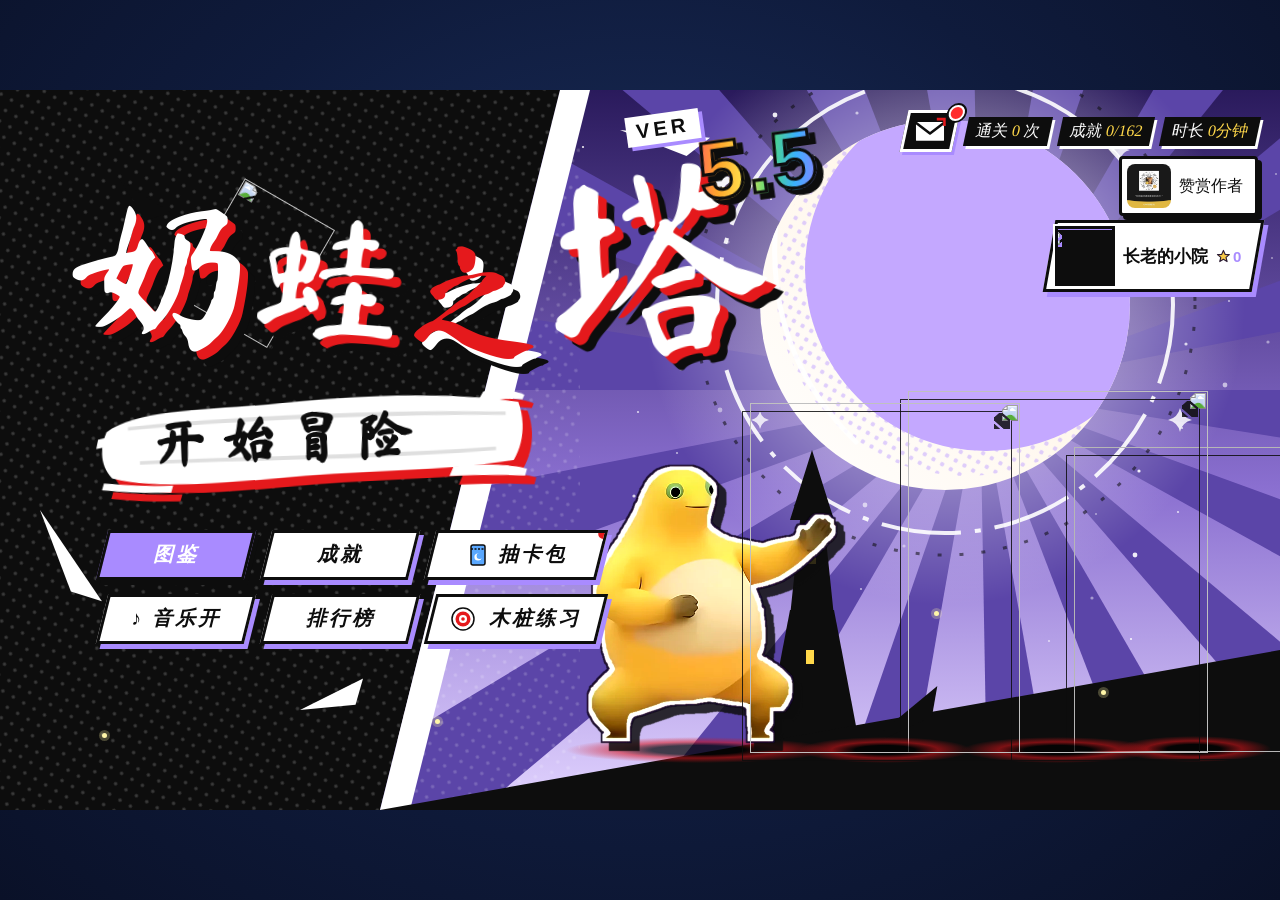
==== commit 2a59383d: "5.5：同步游戏文件和源码 Co-Authored-By: Claude Opus 5.5 <noreply@anthropic.com> Claude-Session: https://claude" ====
--- a/_src/index.html
+++ b/_src/index.html
@@ -42,7 +42,7 @@
   <div id="toast"></div>
 </div>
 <div id="rotTip">横过来玩更舒服哦 ↻</div>
-<script src="img0.js"></script><script src="img1.js"></script><script src="img2.js"></script><script src="img3.js"></script><script src="img4.js"></script><script src="img5.js"></script><script src="img6.js"></script><script src="img7.js"></script><script src="img8.js"></script><script src="img9.js"></script><script src="img10.js"></script><script src="img11.js"></script><script src="img12.js"></script><script src="img13.js"></script><script src="img14.js"></script><script src="img15.js"></script><script src="img16.js"></script><script src="img17.js"></script>
+<script src="img0.js"></script><script src="img1.js"></script><script src="img2.js"></script><script src="img3.js"></script><script src="img4.js"></script><script src="img5.js"></script><script src="img6.js"></script><script src="img7.js"></script><script src="img8.js"></script><script src="img9.js"></script><script src="img10.js"></script><script src="img11.js"></script><script src="img12.js"></script><script src="img13.js"></script><script src="img14.js"></script><script src="img15.js"></script><script src="img16.js"></script><script src="img17.js"></script><script src="img18.js"></script><script src="img19.js"></script>
 <script src="music.js"></script>
 <script src="sx.js"></script><script src="voice.js"></script>
 <script src="sfx.js"></script>
@@ -52,5 +52,6 @@
 <script src="story40.js"></script>
 <script src="toy.js"></script>
 <script src="game.js"></script>
+<script src="ss55.js"></script>
 </body>
 </html>
--- a/_src/style.css
+++ b/_src/style.css
@@ -287,7 +287,7 @@
 .triBan small{display:inline-block;margin-top:6px;font-size:22px;letter-spacing:2px;color:var(--milk);background:var(--ink);padding:3px 16px;border-radius:10px}
 @keyframes triBan{0%{transform:translate(-50%,0) scale(.3) rotate(-10deg);opacity:0}25%{transform:translate(-50%,0) scale(1.12) rotate(3deg);opacity:1}70%{transform:translate(-50%,-10px) scale(1);opacity:1}100%{transform:translate(-50%,-50px);opacity:0}}
 #stage.shake{animation:shk .35s}
-@keyframes shk{20%{margin-left:-8px;margin-top:4px}40%{margin-left:8px;margin-top:-4px}60%{margin-left:-5px}80%{margin-left:4px}}
+@keyframes shk{20%{translate:-8px 4px}40%{translate:8px -4px}60%{translate:-5px 0}80%{translate:4px 0}}
 .bubble{position:absolute;padding:8px 16px;border-radius:14px;background:var(--milk);border:3px solid var(--ink);color:var(--ink);font-size:20px;animation:bubA 2.4s forwards;white-space:nowrap;z-index:55}
 @keyframes bubA{0%{opacity:0;transform:translateY(10px)}10%,85%{opacity:1;transform:none}100%{opacity:0}}
 
@@ -680,7 +680,7 @@
 .shard i{position:absolute;left:-7px;top:-7px;width:14px;height:14px;border:3px solid #2a1a33;border-radius:3px;transform:rotate(45deg) scale(var(--s));animation:shd .5s cubic-bezier(.1,.7,.3,1) forwards}
 @keyframes shd{to{transform:translate(var(--dx),var(--dy)) rotate(225deg) scale(.2);opacity:0}}
 .ring{width:40px;height:40px;margin:-20px 0 0 -20px;border-radius:50%;border:6px solid #fff;box-shadow:0 0 0 4px #2a1a33;animation:rng .42s ease-out forwards}
-@keyframes rng{from{transform:scale(.3);opacity:1}to{transform:scale(5.5);opacity:0;border-width:1px}}
+@keyframes rng{from{transform:scale(.3);opacity:1}to{transform:scale(5.5);opacity:0}}
 .fnum{font-size:54px}
 .fnum{z-index:7}
 
@@ -1043,7 +1043,9 @@
 #title .logo h1 .rn1{background:var(--p5w);color:var(--p5k);transform:rotate(4deg) translateY(16px);box-shadow:6px 6px 0 var(--p5k);font-size:92px}
 #title .logo h1 .rn2{background:var(--p5r);color:var(--p5w);transform:rotate(-3deg) translateY(-2px);box-shadow:6px 6px 0 var(--p5k);font-size:84px}
 #title .logo h1 .rn3{transform:rotate(7deg) translateY(10px);font-size:112px;border:4px solid var(--p5w)}
-#title .logo::after{content:"VER 4.5";left:auto;right:-90px;top:-10px;writing-mode:horizontal-tb;font:900 18px/1 'NW Black',sans-serif;letter-spacing:3px;color:var(--p5k);background:var(--p5w);padding:6px 10px;border-radius:0;box-shadow:4px 4px 0 var(--p5r);transform:rotate(-8deg)}
+#title .logo::after{content:"VER 5.5";left:auto;right:-90px;top:-10px;writing-mode:horizontal-tb;font:900 18px/1 'NW Black',sans-serif;letter-spacing:3px;color:var(--p5k);background:var(--p5w);padding:6px 10px;border-radius:0;box-shadow:4px 4px 0 var(--p5r);transform:rotate(-8deg)}
+#title .logo::after{content:"5.5";font:900 64px/1 'NW Black',sans-serif;letter-spacing:2px;padding:0 4px;background:linear-gradient(100deg,#ff4d6d 0%,#ffa62b 22%,#ffe14d 40%,#4cd97b 58%,#3ab0ff 76%,#b06bff 100%);-webkit-background-clip:text;background-clip:text;color:transparent;-webkit-text-stroke:2.5px #0d0d0d;box-shadow:none;filter:drop-shadow(5px 5px 0 #0d0d0d);transform:rotate(-8deg)}
+#title .logo::before{content:"VER";position:absolute;right:58px;top:-22px;z-index:3;font:900 16px/1 'NW Black',sans-serif;letter-spacing:3px;color:var(--p5k);background:var(--p5w);padding:4px 8px;box-shadow:3px 3px 0 var(--p5r);transform:rotate(-8deg)}
 #title .tsub{margin:30px 0 0 4px}
 #title .tsub .ribbon{font-family:'NW Black';font-weight:900;font-size:20px;letter-spacing:6px;color:var(--p5k);background:var(--p5w);border:0;padding:6px 18px;transform:skewX(-12deg);box-shadow:5px 5px 0 var(--p5r)}
 #title .tmenu{top:330px;gap:14px}
@@ -1679,7 +1681,9 @@
 @keyframes hitBig{0%{filter:brightness(4) saturate(0);transform:none}10%{filter:brightness(4) saturate(0);transform:translateX(46px) scale(.84,1.14) rotate(10deg)}35%{filter:brightness(1.3);transform:translateX(26px) scale(1.06,.95) rotate(4deg)}60%{transform:translateX(-6px) scale(.98,1.02) rotate(-2deg)}100%{filter:none;transform:none}}
 .hit .plat,.hitBig .plat{animation:platSq .3s}
 @keyframes platSq{30%{transform:scaleX(1.12) scaleY(.85)}}
-#arena.hitstop *{animation-play-state:paused!important}
+#arena.hitstop .en .body,#arena.hitstop #player .body{animation-play-state:paused!important}
+.en .body.hs,#player .body.hs{animation-play-state:paused!important}
+.pfxC{position:absolute;left:0;top:0;width:1280px;height:720px;pointer-events:none;z-index:9}
 .impRing{position:absolute;width:40px;height:40px;margin:-20px 0 0 -20px;border-radius:50%;border:5px solid var(--ic);box-shadow:0 0 14px var(--ic);pointer-events:none;z-index:9;animation:impR .42s ease-out forwards}
 .impRing.big{border-width:8px}
 @keyframes impR{from{transform:scale(.4);opacity:1}to{transform:scale(4.2);opacity:0}}
@@ -1952,14 +1956,14 @@
 .famFlash{position:absolute;inset:0;z-index:55;pointer-events:none;background:radial-gradient(circle at 50% 40%,transparent 30%,var(--fc) 100%);mix-blend-mode:screen;animation:famFl .45s ease-out forwards}
 @keyframes famFl{0%{opacity:.85}100%{opacity:0}}
 .poolRing{position:absolute;z-index:56;width:40px;height:40px;margin:-20px 0 0 -20px;border-radius:50%;border:6px solid var(--fc);box-shadow:0 0 0 3px #fff;pointer-events:none;animation:poolRing .55s ease-out forwards}
-@keyframes poolRing{0%{transform:scale(.4);opacity:1}100%{transform:scale(9);opacity:0;border-width:1px}}
+@keyframes poolRing{0%{transform:scale(.4);opacity:1}100%{transform:scale(9);opacity:0}}
 /* 连击计数 */
 #comboCt{flex-wrap:wrap;justify-content:center}
 #comboCt em{flex-basis:100%;text-align:center;font:900 26px 'NW Black',sans-serif;font-style:italic;color:var(--p5w);background:var(--p5k);padding:2px 14px;transform:skewX(-12deg) rotate(-4deg);box-shadow:4px 4px 0 var(--p5r);margin-top:2px;animation:cpop .3s cubic-bezier(.2,1.8,.4,1)}
 #comboCt.c1 b{color:#ffd23f}
 #comboCt.c2 b{color:#ff8a00;font-size:84px}
 #comboCt.c3 b{color:var(--p5w);font-size:96px;text-shadow:6px 6px 0 var(--p5r),12px 12px 0 var(--p5k);animation:comboGlow .4s ease-in-out infinite alternate}
-@keyframes comboGlow{to{filter:drop-shadow(0 0 14px #ffd23f)}}
+@keyframes comboGlow{to{opacity:.82}}
 /* ===== 高光剪影 ===== */
 .cutIn{position:absolute;inset:0;z-index:92;pointer-events:none;overflow:hidden}
 .cutIn .ciDim{position:absolute;inset:0;background:rgba(0,0,0,.55);animation:ciDim 1.45s ease forwards}
@@ -2370,9 +2374,9 @@
 .hxRing2{border:3px solid #ffe8a8;animation:hxR2 .5s .06s ease-out forwards;opacity:0}
 .hxRing.big{border-width:10px}
 .hxRing.star{border-color:#ff8ce8;box-shadow:0 0 14px #ff8ce8}
-@keyframes hxR{0%{transform:scale(.3);opacity:1}100%{transform:scale(4.2);opacity:0;border-width:1px}}
+@keyframes hxR{0%{transform:scale(.3);opacity:1}100%{transform:scale(4.2);opacity:0}}
 @keyframes hxR2{0%{transform:scale(.6);opacity:.9}100%{transform:scale(5.6);opacity:0}}
-.hxRing.big{animation-name:hxRB}@keyframes hxRB{0%{transform:scale(.3);opacity:1}100%{transform:scale(6);opacity:0;border-width:1px}}
+.hxRing.big{animation-name:hxRB}@keyframes hxRB{0%{transform:scale(.3);opacity:1}100%{transform:scale(6);opacity:0}}
 .hxLines{position:absolute;width:0;height:0;z-index:7;pointer-events:none}
 .hxLines i{position:absolute;left:0;top:-3px;width:var(--l);height:6px;border-radius:3px;background:linear-gradient(90deg,transparent,#fff 40%,#fff);transform-origin:0 50%;transform:rotate(var(--a)) translateX(16px) scaleX(.2);animation:hxL .34s ease-out forwards}
 .hxLines.big i{height:8px;top:-4px}
@@ -2663,3 +2667,486 @@
 .jsideChip b{align-self:flex-start;font-size:13px;padding:1px 8px;background:#e5191c;letter-spacing:2px}
 .jsideChip small{font:700 14px var(--body,sans-serif);color:#ffd84a}
 .jsideChip.ok{box-shadow:6px 6px 0 #3fb950}.jsideChip.ok small{color:#7ee787}
+/* 4.5 小院四条路：每行压矮一点，一屏放得下 */
+.yard .ytree{gap:8px;top:106px;bottom:86px}
+.yHead{height:120px;font-size:21px;letter-spacing:5px}
+.yard .yNode{min-height:120px;height:120px;padding:6px 10px;gap:2px}
+.yard .yNode .uiH b{font-size:19px}
+.yard .yNode p{font-size:11.5px;line-height:1.35;margin:2px 0}
+.yard .yNode .uiBtns{margin-top:auto}
+.yard .yNode .uiBuy,.yard .yNode .uiTog{padding:2px 4px}
+/* 4.6 奶蛙池规则：点「奶蛙池」三个字弹出 */
+#pool .plbl{cursor:pointer}
+#pool .plbl .pq{display:inline-flex;align-items:center;justify-content:center;width:18px;height:18px;margin-left:4px;border-radius:50%;background:#fff;color:#0d0d0d;font:900 13px/1 'NW Black',sans-serif;text-decoration:none;vertical-align:middle}
+#poolRuleBox{position:absolute;left:50%;top:150px;transform:translateX(-50%);z-index:80;width:640px;padding:18px 24px 16px;background:#0d0d0d;color:#fff;border:4px solid #fff;box-shadow:10px 10px 0 #e5191c;font:400 17px/1.6 var(--body,sans-serif)}
+#poolRuleBox h4{margin:0 0 8px;font:900 24px 'NW Black',sans-serif;color:#ffd84a}
+#poolRuleBox p{margin:0 0 8px}
+#poolRuleBox .btn{display:block;margin:6px auto 0}
+.prule{white-space:nowrap}
+#bag{top:292px!important;left:12px!important}
+/* 4.6 奶蛙池动画：老奶蛙不再每次都弹一下；消掉的炸开，剩下的滑过去靠拢 */
+#pool .slots{position:relative}
+.tok.old{animation:none}
+.tok.old.hot{animation:hotWig .5s ease-in-out infinite alternate!important}
+.tok.popOut{position:absolute;top:0;pointer-events:none;animation:tokPop .4s ease-out forwards;z-index:3}
+@keyframes tokPop{0%{transform:scale(1);opacity:1}40%{transform:scale(1.35);opacity:1;filter:brightness(1.8)}100%{transform:scale(.2);opacity:0}}
+#poolRuleBox{top:80px}
+.prDemo{display:flex;flex-direction:column;align-items:center;gap:8px;margin:4px 0 12px;padding:12px 0 10px;background:#1c1c24;border:2px solid #ffffff30}
+.prSl{position:relative;width:392px;height:52px}
+.prSl .tok{width:48px;height:48px}
+.prCap{font:900 16px 'NW Black',sans-serif;color:#ffd84a;min-height:22px}
+.fnum.pblk{font-size:52px!important;transform:translateX(-50%)}
+/* 4.6 休息点：点长老聊天 */
+#rest .restScene .rsElder{cursor:pointer;pointer-events:auto}
+#rest .restScene .rsElder:active{transform:scale(.96)}
+#rest .restScene{position:absolute}
+.elderSay{position:absolute;right:-250px;top:-10px;width:280px;padding:10px 14px;background:#fff;color:#0d0d0d;border:3px solid #0d0d0d;box-shadow:6px 6px 0 #e5191c;font:700 16px/1.5 var(--body,sans-serif);transform:skewX(-4deg)}
+.elderSay::before{content:"";position:absolute;left:-16px;top:30px;border:8px solid transparent;border-right-color:#0d0d0d}
+.elderSay.pop{animation:mgIn .3s cubic-bezier(.3,1.6,.5,1)}
+/* 4.6 篝火重画：多层火舌 + 交叉木柴 + 火星；长老放大 */
+#rest .camp2{width:170px!important;height:200px!important;position:relative}
+.camp2 .cGlow{position:absolute;left:50%;bottom:-6px;width:300px;height:120px;margin-left:-150px;border-radius:50%;background:radial-gradient(ellipse at 50% 60%,rgba(255,170,60,.55),rgba(255,110,30,.18) 45%,transparent 70%);animation:cGlow 1.6s ease-in-out infinite alternate}
+.camp2 .cLog{position:absolute;left:50%;bottom:10px;width:130px;height:22px;margin-left:-65px;border-radius:11px;background:linear-gradient(#7a4422,#4a2610);box-shadow:inset 0 3px 0 rgba(255,190,120,.25),0 2px 0 #1a0c08}
+.camp2 .cLog.l1{transform:rotate(14deg)}.camp2 .cLog.l2{transform:rotate(-14deg)}
+.camp2 .cLog::after{content:"";position:absolute;right:4px;top:4px;width:14px;height:14px;border-radius:50%;background:radial-gradient(#d9a26a 30%,#8a5a30 32% 50%,#d9a26a 52%)}
+.camp2 .cStone{position:absolute;left:50%;bottom:0;width:160px;height:18px;margin-left:-80px;border-radius:50%;background:radial-gradient(ellipse,#3a3a44 40%,#22222a 70%);opacity:.85}
+.camp2 .cf{position:absolute;left:50%;bottom:26px;border-radius:50% 0 50% 50%;transform-origin:50% 100%;mix-blend-mode:screen;filter:blur(.4px)}
+.camp2 .f1{width:84px;height:84px;margin-left:-42px;background:radial-gradient(circle at 35% 65%,#ffdd66,#ff8a1f 50%,#e8360f 85%);transform:rotate(-45deg);animation:cf1 .9s ease-in-out infinite alternate;box-shadow:0 0 40px 10px rgba(255,120,30,.6)}
+.camp2 .f2{width:56px;height:56px;margin-left:-46px;bottom:30px;background:radial-gradient(circle at 35% 65%,#ffe680,#ff7a1a 60%,#d8300c);transform:rotate(-60deg);animation:cf2 .7s ease-in-out infinite alternate}
+.camp2 .f3{width:56px;height:56px;margin-left:-6px;bottom:30px;background:radial-gradient(circle at 35% 65%,#ffe680,#ff7a1a 60%,#d8300c);transform:rotate(-30deg);animation:cf3 .8s ease-in-out infinite alternate}
+.camp2 .f4{width:48px;height:48px;margin-left:-24px;bottom:42px;background:radial-gradient(circle at 35% 65%,#fffbe0,#ffe066 55%,#ffa62e);transform:rotate(-45deg);animation:cf4 .5s ease-in-out infinite alternate}
+.camp2 .f5{width:24px;height:24px;margin-left:-12px;bottom:50px;background:radial-gradient(circle at 40% 60%,#fff,#fff3b0);transform:rotate(-45deg);animation:cf4 .4s ease-in-out infinite alternate-reverse}
+@keyframes cf1{0%{transform:rotate(-45deg) scale(1,1)}100%{transform:rotate(-41deg) scale(1.05,1.14) translateY(-4px)}}
+@keyframes cf2{0%{transform:rotate(-62deg) scale(.95)}100%{transform:rotate(-54deg) scale(1.08) translateY(-6px)}}
+@keyframes cf3{0%{transform:rotate(-28deg) scale(1)}100%{transform:rotate(-36deg) scale(1.1) translateY(-5px)}}
+@keyframes cf4{0%{transform:rotate(-45deg) scale(.92)}100%{transform:rotate(-45deg) scale(1.1) translateY(-6px)}}
+@keyframes cGlow{0%{opacity:.75;transform:scale(.96)}100%{opacity:1;transform:scale(1.04)}}
+.camp2 .cEm{position:absolute;left:50%;bottom:90px;width:5px;height:5px;border-radius:50%;background:#ffe08a;box-shadow:0 0 8px 2px #ff8a2e;opacity:0;animation:cEm 2.4s ease-out infinite}
+.camp2 .e1{margin-left:-18px}.camp2 .e2{margin-left:10px;animation-delay:.4s}.camp2 .e3{margin-left:-4px;animation-delay:.8s}.camp2 .e4{margin-left:22px;animation-delay:1.2s}.camp2 .e5{margin-left:-28px;animation-delay:1.6s}.camp2 .e6{margin-left:4px;animation-delay:2s;width:3px;height:3px}
+@keyframes cEm{0%{opacity:0;transform:translate(0,0)}15%{opacity:1}100%{opacity:0;transform:translate(14px,-120px)}}
+#rest .restScene .rsElder{width:250px!important;height:270px!important}
+#rest .restScene{align-items:flex-end!important}
+@media (prefers-reduced-motion:reduce){.camp2 .cf,.camp2 .cEm,.camp2 .cGlow{animation:none!important}}
+#rest .restScene{top:150px!important}
+#rest .restScene .rsElder{width:235px!important;height:255px!important}
+#rest .camp2{height:180px!important}
+#rest .restScene{top:168px!important}
+/* 4.6 遗物上限 */
+#relicSwap{position:fixed;inset:0;z-index:300;background:rgba(10,8,20,.82);display:flex;align-items:center;justify-content:center}
+#relicSwap .rsBox{width:min(92vw,760px);max-height:90vh;overflow:auto;background:#0d0d0d;color:#fff;border:4px solid #fff;box-shadow:10px 10px 0 #e5191c;padding:18px 22px;text-align:center}
+#relicSwap h4{margin:0 0 6px;font:900 26px 'NW Black',sans-serif;color:#ffd84a}
+#relicSwap .rsNew{margin:4px 0;font-size:17px}#relicSwap .rsTip{margin:4px 0 12px;font-size:14px;opacity:.8}
+#relicSwap .rsList{display:grid;grid-template-columns:repeat(auto-fill,minmax(130px,1fr));gap:10px;margin-bottom:14px}
+#relicSwap .rsIt{display:flex;flex-direction:column;align-items:center;gap:4px;padding:8px;background:#1c1c24;border:2px solid #ffffff40;color:#fff;cursor:pointer}
+#relicSwap .rsIt:hover{border-color:#ffd84a}#relicSwap .rsIt .rl{width:54px;height:54px}#relicSwap .rsIt .rl img{width:100%;height:100%;object-fit:contain}
+#relicSwap .rsIt small{font-size:12px;line-height:1.35;opacity:.8}
+/* 4.6 信箱能滑动 */
+.mlList{max-height:470px;overflow-y:auto;-webkit-overflow-scrolling:touch;overscroll-behavior:contain;touch-action:pan-y;padding-right:6px}
+.letter .ltBody{-webkit-overflow-scrolling:touch;overscroll-behavior:contain;touch-action:pan-y}
+.en .body img{object-position:50% 100%}
+/* ===== 4.7 出手动作：每个主角一套身体动作（只动 transform，不带滤镜，手机上不掉帧） ===== */
+#player.atkNaiwa .body{animation:atkNaiwa .46s cubic-bezier(.3,1.3,.5,1)!important}
+@keyframes atkNaiwa{0%{transform:none}18%{transform:translateX(-16px) scale(1.1,.9)}46%{transform:translateX(calc(104px*var(--ak,1))) scale(.9,1.1) rotate(6deg)}62%{transform:translateX(calc(96px*var(--ak,1))) scale(1.14,.88)}100%{transform:none}}
+#player.atkKungfu .body{animation:atkKungfu .3s cubic-bezier(.2,.9,.3,1)!important}
+@keyframes atkKungfu{0%{transform:none}18%{transform:translateX(-8px) skewX(9deg)}46%{transform:translateX(calc(128px*var(--ak,1))) skewX(-11deg) scale(1.04)}64%{transform:translateX(calc(118px*var(--ak,1))) skewX(-4deg)}100%{transform:none}}
+#player.atkKnight .body{animation:atkKnight .5s cubic-bezier(.3,1.2,.5,1)!important}
+@keyframes atkKnight{0%{transform:none}26%{transform:translateX(-24px) rotate(-9deg)}52%{transform:translateX(calc(82px*var(--ak,1))) rotate(13deg) scale(1.06)}70%{transform:translateX(calc(76px*var(--ak,1))) rotate(9deg)}100%{transform:none}}
+#player.atkVamp .body{animation:atkVamp .44s cubic-bezier(.3,1.1,.5,1)!important}
+@keyframes atkVamp{0%{transform:none}30%{transform:translate(52px,-48px) rotate(-11deg) scale(.95)}56%{transform:translate(calc(118px*var(--ak,1)),8px) rotate(11deg) scale(1.06)}100%{transform:none}}
+.castA .body{animation:castA47 .5s ease-out!important}
+@keyframes castA47{0%{transform:none}30%{transform:translateY(-22px) rotate(-5deg) scale(1.05)}58%{transform:translateY(-17px) rotate(4deg) scale(1.03)}100%{transform:none}}
+#player.sklA .body{animation:sklA .36s ease-out!important}
+@keyframes sklA{0%{transform:none}35%{transform:translateY(6px) scale(1.08,.92)}65%{transform:translateY(-10px) scale(.97,1.05)}100%{transform:none}}
+#player.powA .body{animation:powA .5s ease-out!important}
+@keyframes powA{0%{transform:none}40%{transform:translateY(-14px) scale(1.12)}70%{transform:translateY(-10px) scale(1.08)}100%{transform:none}}
+.lungeR .body{animation:lungeR47 .38s cubic-bezier(.3,1.4,.5,1)!important}
+@keyframes lungeR47{0%{transform:none}35%{transform:translateX(110px) rotate(8deg) scale(1.05)}100%{transform:none}}
+/* 4.7 挨打闪白：滤镜只在开头一小段保持不变，后面直接去掉（以前每一帧都在变，最费性能） */
+@keyframes hitA4{0%,20%{filter:brightness(4) saturate(0)}20.1%,100%{filter:none}0%{transform:translateX(0) scale(1)}10%{transform:translateX(34px) scale(.9,1.08) rotate(7deg)}22%{transform:translateX(30px) scale(.92,1.06) rotate(6deg)}45%{transform:translateX(-8px) scale(1.04,.96) rotate(-2deg)}100%{transform:none}}
+@keyframes hitB4{0%,24%{filter:brightness(5) saturate(0)}24.1%,100%{filter:none}0%{transform:none}12%{transform:translateX(60px) scale(.82,1.16) rotate(12deg)}28%{transform:translateX(52px) scale(.86,1.12) rotate(10deg)}55%{transform:translateX(-10px) scale(1.05,.95) rotate(-3deg)}100%{transform:none}}
+/* 4.8 木桩练习 */
+.dummyBtn{position:absolute;right:22px;top:186px;z-index:3;padding:6px 16px;font:900 17px 'NW Black',sans-serif;color:#fff;background:#0d0d0d;border:3px solid #fff;box-shadow:5px 5px 0 #e5191c;transform:skewX(-8deg);cursor:pointer}
+.dmBox{position:absolute;inset:18px 26px;display:flex;flex-direction:column;gap:8px;color:#fff}
+.dmBox .mgHead{text-align:center}
+.dmRow{display:flex;align-items:center;gap:8px;flex-wrap:wrap}.dmRow>b{font:900 18px 'NW Black',sans-serif;width:44px}
+.dmH{display:flex;align-items:center;gap:4px;padding:2px 10px 2px 2px;background:#1c1c24;border:2px solid #ffffff40;color:#fff;font:700 15px var(--body,sans-serif);cursor:pointer}.dmH img{width:34px;height:34px;object-fit:contain}
+.dmH.on,.dmA.on,.dmT.on{border-color:#ffd84a;background:#3a2a00}
+.dmA,.dmT{padding:5px 12px;background:#1c1c24;border:2px solid #ffffff40;color:#fff;font:700 14px var(--body,sans-serif);cursor:pointer}
+.dmCols{flex:1;min-height:0;display:flex;gap:12px}
+.dmDeck{width:250px;display:flex;flex-direction:column;gap:4px;background:#14141c;border:2px solid #ffffff30;padding:8px}.dmDeck small{opacity:.7}
+.dmList{flex:1;overflow:auto;display:flex;flex-direction:column;gap:3px;touch-action:pan-y}
+.dmC{text-align:left;padding:4px 8px;background:#22222c;border:0;color:#fff;font:700 14px var(--body,sans-serif);cursor:pointer}.dmC:hover{background:#5a1a1a}
+.dmPool{flex:1;min-width:0;display:flex;flex-direction:column;gap:6px}.dmTabs{display:flex;gap:6px;align-items:center}.dmTabs small{opacity:.7;margin-left:6px}
+.dmCards{flex:1;overflow:auto;display:flex;flex-wrap:wrap;gap:6px;align-content:flex-start;touch-action:pan-y}
+.dmPick{zoom:.62;cursor:pointer}
+.dmBox .ovFoot{position:static!important;display:flex;justify-content:center;gap:14px}
+#dmHud{position:absolute;left:50%;top:150px;transform:translateX(-50%);z-index:20;display:flex;align-items:center;gap:14px;padding:6px 14px;background:#0d0d0dee;color:#fff;border:3px solid #fff;box-shadow:6px 6px 0 #e5191c;font:700 15px var(--body,sans-serif);white-space:nowrap}
+#dmHud b{font:900 16px 'NW Black',sans-serif;color:#ffd84a}#dmHud em{font-style:normal;color:#ffd84a;font-size:18px}
+.eCnt.brkC{background:#ffd84a!important;color:#0d0d0d!important}
+.dmBox .mgHead{position:static!important;transform:none!important;margin:0 0 4px!important}
+.dummyBtn{top:214px!important}#dmHud{top:204px!important}
+#title .dummyGb{display:block;width:100%;margin-top:10px}
+/* 4.8 主页改成淡蓝星夜 */
+#title{--p5r:#5aa8ff}
+#title .p5rays{opacity:.55}
+.dummyGb .tgt{display:inline-block;width:22px;height:22px;margin-right:6px;vertical-align:-4px}
+
+/* 4.9 首领机制提示、路遇格、冻住/青蛙的牌、主页蓝色平台 */
+.eCnt.bmC{background:#2a1f4a!important;color:#ffd84a!important;border:1px solid #ffd84a}
+.mn.storyN{box-shadow:0 0 0 4px #fff,0 0 0 8px #5aa8ff,0 0 18px 6px rgba(90,168,255,.7)!important}
+.card.frzC{filter:grayscale(.4) brightness(.85);outline:4px solid #9fe0ff}
+.card.frzC::after{content:"冻住";position:absolute;left:50%;top:40%;transform:translateX(-50%) rotate(-8deg);padding:2px 10px;background:#9fe0ff;color:#0d2a4a;font:900 20px 'NW Black',sans-serif;z-index:5}
+#title .tfloor{background:#1e4f8f!important;box-shadow:0 -4px 0 #fff,10px 10px 0 #5aa8ff!important}
+#title .plat::before{background:#2a5fa8!important;box-shadow:0 0 0 4px #fff,8px 8px 0 4px #5aa8ff!important}
+/* ===================== 4.10 抽卡包 ===================== */
+#gacha{position:absolute;inset:0;z-index:90;overflow:hidden;background:radial-gradient(ellipse at 50% 30%,#3f7fc8 0%,#1c3f7c 45%,#0b1a3a 100%);color:#fff;user-select:none;-webkit-user-select:none;touch-action:none}
+.gpSky i{position:absolute;width:3px;height:3px;border-radius:50%;background:#fff;opacity:.7;animation:gpTw 2.4s ease-in-out infinite}
+@keyframes gpTw{50%{opacity:.15;transform:scale(.6)}}
+.gpX{position:absolute;right:22px;top:18px;z-index:5;width:46px;height:46px;border:3px solid #fff;background:#0d0d0d;color:#fff;font:900 26px/1 sans-serif;box-shadow:4px 4px 0 #5aa8ff;cursor:pointer}
+.gpInfo{position:absolute;left:24px;top:20px;z-index:4;display:flex;gap:10px;font:900 16px 'NW Black',sans-serif}
+.gpInfo b,.gpInfo span{padding:5px 12px;background:#0d0d0d;border:2px solid #fff;transform:skewX(-8deg)}
+.gpInfo span{color:#ffd84a}
+.gpStage{position:absolute;left:0;right:0;top:44px;bottom:96px;display:flex;align-items:center;justify-content:center;perspective:1100px}
+.gpFoot{position:absolute;left:0;right:0;bottom:16px;z-index:4;display:flex;flex-direction:column;align-items:center;gap:8px;text-align:center}
+.gpN{font:900 22px 'NW Black',sans-serif;text-shadow:0 2px 0 #0d0d0d}.gpN em{font-style:normal;color:#ffd84a;font-size:28px;padding:0 4px}
+.gpFoot small{font:700 14px var(--body,sans-serif);opacity:.85}
+.gpBtns{display:flex;gap:14px}
+/* 卡包本体 */
+.gpPack{--rx:0deg;--ry:0deg;position:relative;width:292px;height:456px;transform:rotateX(var(--rx)) rotateY(var(--ry));transition:transform .18s ease-out,opacity .4s;cursor:pointer;animation:gpFloat 3.2s ease-in-out infinite;filter:drop-shadow(0 26px 30px rgba(0,0,0,.55))}
+@keyframes gpFloat{50%{translate:0 -10px}}
+.gpPack.empty{opacity:.45;cursor:default;animation:none}
+.tearMode .gpPack{animation:none;scale:1.12;cursor:grab}
+.gpPack.spent{opacity:0;translate:0 240px;pointer-events:none;transition:translate .45s ease-in,opacity .45s}
+.gpTop{position:absolute;left:0;right:0;top:0;height:58px;z-index:3;display:flex;align-items:flex-end;justify-content:center;padding-bottom:9px;background:linear-gradient(100deg,#b9c6e8 0%,#f4f7ff 22%,#8fa3d8 48%,#eef2ff 70%,#9fb0e0 100%);clip-path:polygon(0 12%,4% 0,8% 12%,12% 0,16% 12%,20% 0,24% 12%,28% 0,32% 12%,36% 0,40% 12%,44% 0,48% 12%,52% 0,56% 12%,60% 0,64% 12%,68% 0,72% 12%,76% 0,80% 12%,84% 0,88% 12%,92% 0,96% 12%,100% 0,100% 100%,0 100%)}
+.gpTop span{font:900 13px/1 'NW Black',sans-serif;letter-spacing:5px;color:#27407e}
+.gpSeam{position:absolute;left:0;right:0;top:56px;height:6px;z-index:4;background:repeating-linear-gradient(90deg,#27407e 0 8px,transparent 8px 14px);opacity:.75}
+.gpSlit{position:absolute;left:0;top:-3px;height:12px;width:0;background:linear-gradient(90deg,#fff,#ffe9a0);box-shadow:0 0 18px 6px rgba(255,240,180,.9);border-radius:6px}
+.gpArrow{display:none;position:absolute;left:6px;top:-22px;font:900 30px/1 sans-serif;color:#ffd84a;text-decoration:none;text-shadow:0 2px 0 #0d0d0d;animation:gpArr 1.2s ease-in-out infinite}
+.tearMode .gpArrow{display:block}
+@keyframes gpArr{0%{transform:translateX(0);opacity:0}20%{opacity:1}80%{opacity:1}100%{transform:translateX(230px);opacity:0}}
+.gpBody{position:absolute;left:0;right:0;top:58px;bottom:0;overflow:hidden;border-radius:0 0 10px 10px;background:linear-gradient(180deg,#16306c 0%,#2f66b8 55%,#7fc0ff 100%);box-shadow:inset 0 0 0 5px #dfe7ff,inset 0 0 0 8px #27407e}
+.gpMoon{position:absolute;right:22px;top:26px;width:120px;height:120px;border-radius:50%;background:#fff6dc;box-shadow:0 0 40px 10px rgba(255,246,220,.45)}
+.gpMoon::after{content:"";position:absolute;left:-26px;top:-12px;width:112px;height:112px;border-radius:50%;background:#1f4690}
+.gpTower{position:absolute;left:34px;bottom:0;width:70px;height:250px;background:#0d1b3e;clip-path:polygon(38% 0,62% 0,70% 14%,64% 16%,72% 100%,28% 100%,36% 16%,30% 14%)}
+.gpArt{position:absolute;right:6px;bottom:70px;width:200px;height:230px;object-fit:contain;filter:drop-shadow(5px 6px 0 rgba(13,27,62,.7))}
+.gpLogo{position:absolute;left:0;right:0;bottom:30px;text-align:center;font:400 46px/1 'Zhi Mang Xing','NW Black',cursive;color:#fff;-webkit-text-stroke:5px #0d1b3e;paint-order:stroke;text-shadow:4px 4px 0 #ffd84a}
+.gpSub{position:absolute;left:0;right:0;bottom:10px;text-align:center;font:900 13px/1 'NW Black',sans-serif;letter-spacing:4px;color:#dfe7ff}
+.gpSheen{position:absolute;inset:0;background:linear-gradient(115deg,transparent 30%,rgba(255,255,255,.55) 46%,transparent 60%);background-size:260% 100%;animation:gpSheen 3s ease-in-out infinite;mix-blend-mode:screen;pointer-events:none}
+@keyframes gpSheen{0%{background-position:120% 0}60%,100%{background-position:-60% 0}}
+.gpFlash{position:absolute;inset:0;z-index:20;background:#fff;animation:gpFl .55s ease-out forwards;pointer-events:none}
+@keyframes gpFl{0%{opacity:.95}100%{opacity:0}}
+/* 抽出来的 5 张牌 */
+.gpCards{position:absolute;left:50%;top:50%;width:246px;height:346px;margin:-173px 0 0 -123px;cursor:pointer}
+.gpCard{position:absolute;inset:0;transform:translateY(420px) rotate(calc((var(--i) - 2)*-3deg));opacity:0;transition:transform .5s cubic-bezier(.2,1.2,.4,1),opacity .3s;perspective:1000px}
+.gpCards.in .gpCard{opacity:1;transform:translate(calc(var(--i)*5px),calc(var(--i)*-5px)) rotate(calc(var(--i)*1.2deg))}
+.gpCards.in .gpCard.top{transform:none}
+.gpCards.in .gpCard.gone{transform:translateX(-640px) rotate(-22deg);opacity:0;pointer-events:none}
+.gpFlip{position:absolute;inset:0;transform-style:preserve-3d;transition:transform .5s cubic-bezier(.3,1.3,.5,1);transform:rotateY(180deg)}
+.gpCard.open .gpFlip{transform:rotateY(0)}
+.gpBack,.gpFront{position:absolute;inset:0;backface-visibility:hidden;-webkit-backface-visibility:hidden}
+.gpBack{transform:rotateY(180deg);border-radius:16px;border:8px solid #eef2ff;background:radial-gradient(circle at 50% 42%,#3f7fc8,#16306c 70%);box-shadow:0 0 0 3px #0d1b3e,0 14px 30px rgba(0,0,0,.6);display:flex;align-items:center;justify-content:center}
+.gpBack i{position:absolute;left:50%;top:30%;width:86px;height:86px;margin-left:-43px;border-radius:50%;background:#fff6dc;box-shadow:0 0 30px 8px rgba(255,246,220,.5)}
+.gpBack i::after{content:"";position:absolute;left:-20px;top:-9px;width:80px;height:80px;border-radius:50%;background:#2a5aa8}
+.gpBack b{position:absolute;bottom:34px;font:400 34px/1 'Zhi Mang Xing','NW Black',cursive;color:#fff;-webkit-text-stroke:4px #0d1b3e;paint-order:stroke}
+.gpFront .tcg{position:absolute;left:0;top:0;zoom:.64}
+.gpCard.r-R .gpBack,.gpCard.r-X .gpBack{border-color:#8fd0ff}.gpCard.r-E .gpBack{border-color:#c9a2ff;box-shadow:0 0 0 3px #0d1b3e,0 0 26px 6px rgba(185,140,255,.7)}.gpCard.r-L .gpBack,.gpCard.r-Q .gpBack{border-color:#ffd84a;box-shadow:0 0 0 3px #0d1b3e,0 0 30px 8px rgba(255,210,63,.8)}
+.gpNew,.gpDup,.gpSh{position:absolute;z-index:6;padding:3px 10px;font:900 15px/1 'NW Black',sans-serif;font-style:normal;transform:rotate(-8deg)}
+.gpNew{left:-8px;top:-8px;background:#e5191c;color:#fff;border:2px solid #fff;box-shadow:3px 3px 0 #0d0d0d}
+.gpDup{left:-6px;top:-6px;background:#3a4460;color:#cfd8f0;border:2px solid #cfd8f0;font-size:12px}
+.gpSh{right:-6px;top:-6px;background:#9fe8ff;color:#0d2a4a;border:2px solid #fff;transform:rotate(8deg)}
+.gpBurst{position:absolute;left:50%;top:50%;width:20px;height:20px;margin:-10px;border-radius:50%;pointer-events:none;box-shadow:0 0 0 0 var(--c),0 0 60px 30px var(--c);animation:gpBurst .9s ease-out forwards;z-index:-1}
+@keyframes gpBurst{0%{transform:scale(1);opacity:1}100%{transform:scale(34);opacity:0}}
+.gpSum{display:flex;gap:16px;align-items:center;justify-content:center}
+.gpS{position:relative;width:184px;height:259px;cursor:pointer;animation:gpSIn .45s cubic-bezier(.2,1.3,.4,1) backwards;animation-delay:calc(var(--i)*70ms)}
+.gpS .tcg{position:absolute;left:0;top:0;zoom:.48}
+@keyframes gpSIn{from{transform:translateY(60px) scale(.8);opacity:0}}
+#title .packGb{position:relative;margin-top:10px}
+#title .packGb .dot{position:absolute;right:-6px;top:-6px;width:14px;height:14px;border-radius:50%;background:#e5191c;border:2px solid #fff}
+#title .packGb+.dummyGb{margin-top:10px}
+.gpPack{filter:none}
+.gpBody{box-shadow:inset 0 0 0 5px #dfe7ff,inset 0 0 0 8px #27407e,0 26px 34px rgba(0,0,0,.5)}
+
+#title .subX{display:flex;gap:14px 40px;margin:12px 0 0 6px;flex-wrap:wrap}
+#title .subX .gbtn{margin-top:0!important;white-space:nowrap;width:auto!important;display:flex!important}
+#title .subX .gbtn b{white-space:nowrap}
+/* 4.11 主页：六个小按钮排成三列 */
+#title .tmenu .sub{grid-template-columns:repeat(3,max-content)!important}
+#title .tmenu .sub .gbtn{position:relative}
+html{background:radial-gradient(ellipse at 50% 40%,#1b2f5e 0%,#0f1b3c 55%,#0a1128 100%)}
+body{background:transparent!important}
+#title .tmenu .sub .gbtn b{white-space:nowrap}
+#title .tmenu .sub .gbtn{flex-wrap:nowrap}
+#title .tmenu .sub .gbtn svg.tgt{width:24px;height:24px;flex:none}
+#title .tmenu .sub .packGb,#title .tmenu .sub .dummyGb{margin-top:0!important;width:auto!important;display:flex!important}
+/* 5.0 奶蛙池手动摆放 */
+#pool .slots{align-items:center}
+#pool .pcur{position:relative;width:0;margin:0 -3px;align-self:stretch}
+#pool .pcur::before{content:"";position:absolute;left:-2px;top:-2px;bottom:-2px;width:4px;border-radius:2px;background:#ffd200;box-shadow:0 0 0 2px #0d0d0d}
+#pool .pcur::after{content:"";position:absolute;left:-9px;top:-17px;border-left:9px solid transparent;border-right:9px solid transparent;border-top:12px solid #ffd200}
+#pool .tok.ghost{opacity:.45;outline:3px dashed #fff;outline-offset:-3px}
+#pool .tok.ghost.gk{opacity:.75;outline-color:#ffd200}
+#pool .tok[data-i],#pool .tok[data-e]{cursor:pointer}
+#pool .pauto{flex:none;margin-left:2px;padding:4px 10px;border:2px solid #fff;background:#0d0d0d;color:#fff;font:900 15px/1 'NW Black',sans-serif;cursor:pointer}
+#pool .pauto:not(.on){background:#ffd200;color:#0d0d0d;border-color:#0d0d0d}
+#pool .phot.gtip{background:#fff}
+.prArrow{position:absolute;top:-16px;width:0;height:0;border-left:9px solid transparent;border-right:9px solid transparent;border-top:12px solid #ffd200;transform:translateX(-3px)}
+/* 5.0 池里每个家族用自己的颜色，手动摆的时候一眼分清 */
+#pool .tok:not(.empty),.prSl .tok{background:var(--fc)!important;border:4px solid #0d0d0d!important;box-shadow:inset 0 0 0 3px rgba(255,255,255,.75)!important}
+#pool .tok.hot{box-shadow:inset 0 0 0 3px rgba(255,255,255,.75),0 0 0 3px #ffd200,0 0 12px 3px rgba(255,210,0,.8)!important}
+#pool .tok.mudt{background:#8a6038!important}
+/* 5.0 主页回到红色；打过真结局的人是炫彩版 */
+#title{--p5r:#e5191c}
+#title .p5rays{opacity:1}
+#title .tfloor{background:var(--p5k)!important;box-shadow:0 -4px 0 var(--p5w),10px 10px 0 var(--p5r)!important}
+#title .plat::before{background:var(--p5k)!important;box-shadow:0 0 0 4px var(--p5w),8px 8px 0 4px var(--p5r)!important}
+#title.rb{--p5r:#ff4f8b}
+#title.rb .tfloor{background:linear-gradient(90deg,#ff4f8b,#ff9a3c,#ffe14d,#4fe0a0,#4fb6ff,#9b6bff)!important;box-shadow:0 -4px 0 #fff,10px 10px 0 #0d0d0d!important}
+#title.rb .plat::before{background:linear-gradient(90deg,#ff4f8b,#ffe14d,#4fb6ff,#9b6bff)!important;box-shadow:0 0 0 4px #fff,8px 8px 0 4px #0d0d0d!important}
+#title.rb .gbtn:not(.sm){filter:drop-shadow(6px 6px 0 #9b6bff)}
+/* 5.1 骨堆：不再把主教压扁，换成一堆骨头 */
+.en.bonePile .body img{opacity:0!important;transform:none!important}
+.en.bonePile .body{position:relative}
+.en.bonePile .body::after{content:"";position:absolute;left:4%;right:4%;bottom:0;height:72%;background:url("data:image/svg+xml,%3Csvg%20xmlns%3D%27http%3A//www.w3.org/2000/svg%27%20viewBox%3D%270%200%20240%20160%27%3E%3Cline%20x1%3D%2730%27%20y1%3D%27140%27%20x2%3D%27150%27%20y2%3D%27118%27%20stroke%3D%27%233a3540%27%20stroke-width%3D%2718%27%20stroke-linecap%3D%27round%27/%3E%3Cg%20fill%3D%27%23ece6d8%27%20stroke%3D%27%233a3540%27%20stroke-width%3D%274%27%3E%3Ccircle%20cx%3D%2731%27%20cy%3D%27146%27%20r%3D%2710%27/%3E%3Ccircle%20cx%3D%2729%27%20cy%3D%27134%27%20r%3D%2710%27/%3E%3Ccircle%20cx%3D%27151%27%20cy%3D%27124%27%20r%3D%2710%27/%3E%3Ccircle%20cx%3D%27149%27%20cy%3D%27112%27%20r%3D%2710%27/%3E%3C/g%3E%3Cline%20x1%3D%2730%27%20y1%3D%27140%27%20x2%3D%27150%27%20y2%3D%27118%27%20stroke%3D%27%23ece6d8%27%20stroke-width%3D%2710%27%20stroke-linecap%3D%27round%27/%3E%3Cline%20x1%3D%2790%27%20y1%3D%27148%27%20x2%3D%27214%27%20y2%3D%27128%27%20stroke%3D%27%233a3540%27%20stroke-width%3D%2718%27%20stroke-linecap%3D%27round%27/%3E%3Cg%20fill%3D%27%23ece6d8%27%20stroke%3D%27%233a3540%27%20stroke-width%3D%274%27%3E%3Ccircle%20cx%3D%2791%27%20cy%3D%27154%27%20r%3D%2710%27/%3E%3Ccircle%20cx%3D%2789%27%20cy%3D%27142%27%20r%3D%2710%27/%3E%3Ccircle%20cx%3D%27215%27%20cy%3D%27134%27%20r%3D%2710%27/%3E%3Ccircle%20cx%3D%27213%27%20cy%3D%27122%27%20r%3D%2710%27/%3E%3C/g%3E%3Cline%20x1%3D%2790%27%20y1%3D%27148%27%20x2%3D%27214%27%20y2%3D%27128%27%20stroke%3D%27%23ece6d8%27%20stroke-width%3D%2710%27%20stroke-linecap%3D%27round%27/%3E%3Cline%20x1%3D%2752%27%20y1%3D%27112%27%20x2%3D%27186%27%20y2%3D%27142%27%20stroke%3D%27%233a3540%27%20stroke-width%3D%2718%27%20stroke-linecap%3D%27round%27/%3E%3Cg%20fill%3D%27%23ece6d8%27%20stroke%3D%27%233a3540%27%20stroke-width%3D%274%27%3E%3Ccircle%20cx%3D%2751%27%20cy%3D%27118%27%20r%3D%2710%27/%3E%3Ccircle%20cx%3D%2753%27%20cy%3D%27106%27%20r%3D%2710%27/%3E%3Ccircle%20cx%3D%27185%27%20cy%3D%27148%27%20r%3D%2710%27/%3E%3Ccircle%20cx%3D%27187%27%20cy%3D%27136%27%20r%3D%2710%27/%3E%3C/g%3E%3Cline%20x1%3D%2752%27%20y1%3D%27112%27%20x2%3D%27186%27%20y2%3D%27142%27%20stroke%3D%27%23ece6d8%27%20stroke-width%3D%2710%27%20stroke-linecap%3D%27round%27/%3E%3Cline%20x1%3D%2720%27%20y1%3D%27104%27%20x2%3D%2796%27%20y2%3D%27132%27%20stroke%3D%27%233a3540%27%20stroke-width%3D%2718%27%20stroke-linecap%3D%27round%27/%3E%3Cg%20fill%3D%27%23ece6d8%27%20stroke%3D%27%233a3540%27%20stroke-width%3D%274%27%3E%3Ccircle%20cx%3D%2718%27%20cy%3D%27110%27%20r%3D%2710%27/%3E%3Ccircle%20cx%3D%2722%27%20cy%3D%2798%27%20r%3D%2710%27/%3E%3Ccircle%20cx%3D%2794%27%20cy%3D%27138%27%20r%3D%2710%27/%3E%3Ccircle%20cx%3D%2798%27%20cy%3D%27126%27%20r%3D%2710%27/%3E%3C/g%3E%3Cline%20x1%3D%2720%27%20y1%3D%27104%27%20x2%3D%2796%27%20y2%3D%27132%27%20stroke%3D%27%23ece6d8%27%20stroke-width%3D%2710%27%20stroke-linecap%3D%27round%27/%3E%3Cpath%20d%3D%27M96%2074%20q24%20-44%2054%200%20q9%2026%20-7%2038%20l-4%2014%20h-32%20l-4%20-14%20q-16%20-12%20-7%20-38z%27%20fill%3D%27%23ece6d8%27%20stroke%3D%27%233a3540%27%20stroke-width%3D%275%27/%3E%3Ccircle%20cx%3D%27110%27%20cy%3D%2788%27%20r%3D%278%27%20fill%3D%27%237a3cff%27/%3E%3Ccircle%20cx%3D%27136%27%20cy%3D%2788%27%20r%3D%278%27%20fill%3D%27%237a3cff%27/%3E%3Cpath%20d%3D%27M116%20114%20v8%20M124%20114%20v8%20M132%20114%20v8%27%20stroke%3D%27%233a3540%27%20stroke-width%3D%273%27/%3E%3C/svg%3E") center bottom/contain no-repeat;pointer-events:none}
+/* 5.2 状态再多也不把主角往上顶：状态栏只占一行的位置，多出来的往下排 */
+#player .sts{height:34px;flex:none;align-content:flex-start;position:relative;z-index:6}
+.fnum.me{animation-duration:1.8s!important}
+.pSlash{position:absolute;width:150px;height:150px;margin:-75px 0 0 -75px;pointer-events:none;z-index:9}
+.pSlash i{position:absolute;left:10%;top:48%;width:80%;height:9px;border-radius:5px;background:linear-gradient(90deg,transparent,#fff 30%,#ff3b3b 70%,transparent);transform:rotate(-35deg) scaleX(0);transform-origin:0 50%;animation:pSl .32s ease-out forwards}
+.pSlash i:nth-child(2){top:34%;animation-delay:.05s}.pSlash i:nth-child(3){top:62%;animation-delay:.1s}
+.pSlash.big i{height:14px}
+@keyframes pSl{0%{transform:rotate(-35deg) scaleX(0);opacity:1}60%{transform:rotate(-35deg) scaleX(1);opacity:1}100%{transform:rotate(-35deg) scaleX(1);opacity:0}}
+.mn.t-K img.gBeat{width:118px;height:118px;object-fit:contain;margin-top:-16px;filter:grayscale(1) brightness(.85)!important;opacity:.85}
+/* 5.3 主页：星空淡紫（打过真结局的还是彩色） */
+#title:not(.rb){--p5r:#a98bff}
+#title:not(.rb) .p5rays{opacity:.55}
+#title:not(.rb) .tfloor{background:#3b2a78!important;box-shadow:0 -4px 0 #fff,10px 10px 0 #a98bff!important}
+#title:not(.rb) .plat::before{background:#5b45a8!important;box-shadow:0 0 0 4px #fff,8px 8px 0 4px #a98bff!important}
+.flipX{display:inline-block;transform:scaleX(-1);line-height:0}
+/* 5.4 地图打磨 */
+#map .legend{gap:16px;padding:6px 18px;white-space:nowrap;bottom:20px;right:22px}
+#map .legend span{white-space:nowrap;font-size:15px}
+.skyCol{transition:none}
+.skyCol.gone{opacity:.32;filter:none;background:rgba(255,244,220,.5)}
+.skyCol:not(.nx):not(.gone){opacity:.82}
+.skyCol.nx{box-shadow:0 0 0 3px #0d0d0d,0 0 0 6px #ffd23f}
+#mapSvg path{stroke-linecap:round;stroke-linejoin:round}
+#mapSvg path.done{stroke-dasharray:none;stroke-width:6;opacity:1}
+.mn.visited{filter:saturate(.55) brightness(.92)}
+.mn.visited.cur{filter:none}
+.mn .hbd .ico{width:18px;height:18px}
+#map #mapSvg path.done{stroke:#e8837a!important;stroke-dasharray:none!important;stroke-width:5!important;opacity:.7!important}
+#map #mapSvg path.next{stroke:#fff!important;stroke-dasharray:2 12!important;stroke-width:6!important;opacity:1!important}
+
+.shopRow2 .shopItem .lbl{color:#1a1010!important;text-shadow:none!important;font-weight:800;font-size:14px;max-width:96px;line-height:1.15;text-align:center}
+/* 5.4 场上的蛋：大一点，像一窝 */
+#player .eggs{bottom:-10px;gap:0;align-items:flex-end}
+#player .egg{width:38px;height:48px;margin:0 -3px;box-shadow:inset -4px -5px 0 rgba(120,90,40,.18),0 3px 0 rgba(0,0,0,.35)}
+#player .egg:nth-child(2n){margin-bottom:6px}
+#player .egg::before{content:"";position:absolute;left:9px;top:12px;width:5px;height:4px;border-radius:50%;background:rgba(150,110,60,.35);box-shadow:13px 9px 0 0 rgba(150,110,60,.3),4px 19px 0 -1px rgba(150,110,60,.28)}
+#player .egg b{left:auto;right:-8px;top:-8px;transform:none;width:20px;height:20px;border-radius:50%;background:#fffaf0;border:2px solid var(--ink);display:flex;align-items:center;justify-content:center;font-size:12px;line-height:1}
+#player .egg.rdy{animation:eggWob 1.1s ease-in-out infinite;transform-origin:50% 90%}
+#player .egg.rdy b{background:#ff3b3e;color:#fff}
+#player .egg.rdy::after{content:"";position:absolute;left:8px;top:15px;width:20px;height:8px;border-top:2px solid var(--ink);clip-path:polygon(0 0,25% 100%,50% 0,75% 100%,100% 0,100% 30%,75% 130%,50% 30%,25% 130%,0 30%);background:none}
+@keyframes eggWob{0%,60%,100%{transform:rotate(0)}70%{transform:rotate(-7deg)}80%{transform:rotate(6deg)}90%{transform:rotate(-3deg)}}
+#mapTip{right:30px!important;bottom:74px!important;left:auto!important;color:#f3e6c8!important;text-shadow:0 1px 0 #000,0 0 6px #000;font-size:14px!important}
+/* 5.3 地图 v2：手绘纸面感 */
+.mn{--rj:0deg;transform:rotate(calc(45deg + var(--rj)))!important;box-shadow:3px 3px 0 #0d0d0d}
+.mn.boss{transform:none!important}
+@keyframes avp2{0%,100%{transform:rotate(calc(45deg + var(--rj))) scale(1)}50%{transform:rotate(calc(45deg + var(--rj))) scale(1.12)}}
+.mn.av{animation:avp2 1.1s ease-in-out infinite!important}
+.mn.boss.av{animation:avb 1.2s ease-in-out infinite!important}
+.mn.storyN{box-shadow:0 0 0 3px #fff,0 0 0 6px #4a8ad8,4px 4px 0 6px #0d0d0d!important}
+.mn.hidR{animation:none!important;box-shadow:0 0 0 3px #fff,0 0 0 6px #9a4ad8,4px 4px 0 6px #0d0d0d!important}
+.mn.t-t.gold{box-shadow:0 0 0 3px #fff3a0,0 0 0 6px #c8901e,4px 4px 0 6px #0d0d0d!important}
+.mn.t-t.gold::after{display:none}
+.mn.visited::after{display:none!important}
+.mn.visited.cur::after{display:none}
+#map #mapSvg path:not(.done):not(.next){stroke-dasharray:11 7 3 7;stroke-width:4}
+.skyRope{position:absolute;left:96px;right:70px;top:98px;height:14px;border-top:2px solid rgba(246,236,214,.75);border-radius:50%/0 0 100% 100%;pointer-events:none;z-index:2}
+.skyCol{background:#f6ecd6!important;border:2px solid #1a1010!important;border-radius:3px!important;transform:rotate(var(--rt,0deg));box-shadow:2px 2px 0 rgba(13,13,13,.8);filter:none!important;top:112px}
+.skyCol::before{content:"";position:absolute;left:50%;top:-11px;width:2px;height:10px;background:rgba(246,236,214,.8)}
+.skyCol.nx{background:#ffd23f!important;transform:rotate(var(--rt,0deg)) scale(1.1);box-shadow:2px 2px 0 #0d0d0d,0 0 0 3px #e5191c}
+.skyCol.gone{opacity:.45;background:#e6dcc4!important}
+.en.bonePile.hit .body::after,.en.bonePile.hitBig .body::after{animation:boneHit .38s ease-out}
+@keyframes boneHit{0%{transform:translateX(0)}20%{transform:translateX(14px) rotate(3deg) scaleY(.92)}45%{transform:translateX(-8px) rotate(-2deg)}70%{transform:translateX(4px)}100%{transform:none}}
+#toast.low{top:auto;bottom:140px}
+#bg.dream [data-dimg]{filter:none!important}
+#player .eggs.many{flex-wrap:wrap;max-width:260px;justify-content:center}#player .eggs.many .egg{width:30px;height:38px;margin:0 -2px}#player .eggs.lots .egg{width:24px;height:30px}#player .eggs.lots .egg b{width:16px;height:16px;font-size:10px;right:-6px;top:-6px}
+.rTier{display:inline-block;margin-left:8px;padding:0 7px;font:800 12px/20px var(--body,sans-serif);color:#fff;background:#6b7a93;vertical-align:2px}
+.rTier.t0{background:#c8901e;color:#fff8de}.rTier.t1{background:#3d6fd8}.rTier.t2{background:#6b7a93}
+.tipBox .rlAllB{margin-top:10px;width:100%}
+.rlMore{height:34px;min-width:34px;padding:0 6px;border:2px solid #fff;background:#0d0d0d;color:#ffd23f;font:900 15px var(--num,sans-serif);cursor:pointer;align-self:center}
+.rlPanel{position:absolute;top:110px;bottom:96px;left:50%;transform:translateX(-50%);display:grid;grid-template-columns:repeat(2,minmax(0,1fr));align-content:start;gap:12px 18px;width:min(1000px,92%);overflow-y:auto;padding:6px 10px 20px;-webkit-overflow-scrolling:touch}
+.rlRow{display:flex;gap:12px;align-items:flex-start;background:#fffaf0;border:3px solid #0d0d0d;box-shadow:4px 4px 0 #e5191c;padding:10px 12px;color:#1a1010}
+.rlRow .rl{flex:none;transform:scale(1.25);transform-origin:0 0;margin:2px 14px 12px 2px}
+.rlRow b{font-size:18px}.rlRow p{margin:4px 0 0;font-size:14px;line-height:1.45;color:#3a2f2a}
+/* 5.x 结算界面 */
+#reward .rw2{position:absolute;left:50%;top:92px;transform:translateX(-50%);width:min(1120px,94%);display:flex;gap:26px;align-items:flex-start}
+.rw2L{flex:0 0 380px;position:relative;background:#0d0d0d;border:3px solid #fff;box-shadow:8px 8px 0 #e5191c;padding:18px 20px 20px;color:#fff;transform:rotate(-1.5deg)}
+.rw2Tag{display:inline-block;font:900 15px 'NW Black',sans-serif;letter-spacing:3px;background:#e5191c;color:#fff;padding:3px 14px;transform:skewX(-10deg)}
+.rw2Hero{position:relative;height:200px;margin:8px 0 4px}
+.rw2Hero>img{position:absolute;left:6px;bottom:0;height:190px;filter:drop-shadow(4px 5px 0 rgba(229,25,28,.8));animation:rwBob 2.4s ease-in-out infinite}
+.rw2Foes{position:absolute;right:4px;bottom:22px;display:flex;align-items:flex-end;gap:0}
+.rw2Foes img{height:62px;width:auto;max-width:80px;object-fit:contain;filter:grayscale(1) brightness(.5);transform:rotate(-80deg);transform-origin:50% 100%;opacity:.85;margin-left:-14px}
+.rw2St{position:relative;z-index:1;display:grid;grid-template-columns:repeat(4,1fr);border-top:2px dashed rgba(255,255,255,.35);padding-top:12px;margin-top:6px}
+.rw2St div{text-align:center}.rw2St b{display:block;font:900 30px var(--num,sans-serif);color:#ffd23f;line-height:1.05}.rw2St small{font:700 12px var(--body,sans-serif);color:#cfc6b8}
+.rw2St div:nth-child(3) b{color:#ff8a7a}
+.rw2Say{margin-top:12px;font:700 15px var(--body,sans-serif);color:#f3e6c8}
+.rw2R{flex:1;min-width:0;background:#fffaf0;border:3px solid #0d0d0d;box-shadow:8px 8px 0 #0d0d0d;padding:16px 20px 18px;position:relative}
+.rw2R::before{content:"";position:absolute;left:-3px;right:-3px;top:-14px;height:14px;background:radial-gradient(circle at 7px 14px,transparent 6px,#fffaf0 6.5px) 0 0/14px 14px repeat-x}
+.rw2Head{font:900 22px 'NW Black',sans-serif;color:#0d0d0d;letter-spacing:4px;border-bottom:3px solid #0d0d0d;padding-bottom:6px;margin-bottom:4px}
+#reward .rw2 .rwList{margin-top:10px;gap:10px;max-height:330px;overflow:auto;padding:2px 8px 6px 2px}
+#reward .rw2 .rwItem{height:60px;font-size:20px;position:relative}
+#reward .rw2 .rwItem .tx{display:flex;align-items:center;white-space:nowrap}
+#reward .rw2 .rwItem.k-gold{background:#fff6d6!important}
+#reward .rw2 .rwItem.k-relic{background:#efe8ff!important}
+#reward .rw2 .rwItem.k-card{background:#e8f4ff!important}
+#reward .rw2 .rwItem.done{opacity:.55;text-decoration:none}
+#reward .rw2 .rwItem .got{position:absolute;right:14px;top:50%;font:900 13px var(--body);font-style:normal;color:#e5191c;border:2.5px solid #e5191c;padding:1px 8px;transform:translateY(-50%) rotate(-8deg) skewX(6deg);background:#fff}
+#reward .rw2 .rwItem.done small{visibility:hidden}
+#reward .rw2 .foot{margin-top:14px;display:flex;gap:16px;justify-content:flex-end}
+@keyframes rwBob{0%,100%{transform:translateY(0)}50%{transform:translateY(-6px)}}
+#map.junc.sea{filter:none}
+.jsideChip{top:auto!important;bottom:84px!important;left:24px!important;pointer-events:none;opacity:.92}
+#bg,html,body{background-color:#0d0d0d}
+.hsRow:has(.hcard:nth-child(6)) .hcard{width:200px!important}
+.hsRow:has(.hcard:nth-child(6)) .hcard .pic{width:180px!important;height:190px!important}
+.hsRow:has(.hcard:nth-child(6)) .hcard p,.hsRow:has(.hcard:nth-child(6)) .hcard .hd{font-size:12.5px!important;line-height:1.4!important}
+.hsRow:has(.hcard:nth-child(6)) .hcard h3,.hsRow:has(.hcard:nth-child(6)) .hcard b.hn{font-size:24px!important}
+.bgmap .parch{background-color:#1a1410!important}
+.mPhoto{background-color:#1a1410}
+.en .body img,#player .body img{will-change:transform;backface-visibility:hidden}
+#fx{contain:layout style;pointer-events:none}
+.rlRow .rlSell{display:inline-block;margin-top:6px;padding:2px 12px!important;min-width:0!important;height:auto!important;font-size:13px!important;line-height:22px!important;box-shadow:2px 2px 0 #0d0d0d!important}
+
+/* 5.5 死斗场 / 骰子 / 成就提示 */
+.dsqProg{display:flex;gap:8px;margin:0 0 12px}
+.dsqProg i{font-style:normal;width:34px;height:34px;border-radius:50%;display:grid;place-items:center;font-size:15px;background:#2b1d10;color:#c9a36a;border:2px solid #6b4a2c}
+.dsqProg i.done{background:#6b4a2c;color:#f3dcae;opacity:.6}
+.dsqProg i.now{background:#e8a33c;color:#2b1d10;border-color:#fff3d0;transform:scale(1.12)}
+.dsqHp{display:block;margin:-4px 0 10px;opacity:.75}
+.dsqHorn img{cursor:pointer;object-fit:contain}
+.hornPop{animation:hornPop .35s ease}
+@keyframes hornPop{0%{transform:rotate(0) scale(1)}30%{transform:rotate(-8deg) scale(1.08)}60%{transform:rotate(5deg) scale(1.03)}100%{transform:rotate(0) scale(1)}}
+.diceBox .dcRule{font-size:14px;opacity:.7;margin:2px 0 6px}
+.diceBox .rpsRes span{display:flex;gap:8px}
+.die{display:inline-grid;place-items:center;width:46px;height:46px;border-radius:10px;background:#fff8e8;color:#2b1d10;border:3px solid #0d0d0d;font-size:26px;box-shadow:0 3px 0 #0d0d0d}
+.diceBox .dcSay{font-size:15px;opacity:.85;margin-top:4px}
+.achHint{color:#e8a33c;margin-top:6px}
+.achC{cursor:pointer}
+.en.eid-curser .body img,.en.eid-curser2 .body img{filter:drop-shadow(0 0 2px #d8f0ff) drop-shadow(0 0 12px rgba(120,220,255,.6))}
+#enemies:not(.crowd) .en.bigEn{left:110px}
+/* ==LITE-AUTO== */
+html.lite #mapSvg path.next{animation:none!important}
+html.lite .card.r-L .cf{animation:none!important}
+html.lite .en.tg .body img{animation:none!important}
+html.lite .wx-rain,html.lite .wx-storm{animation:none!important}
+html.lite .wx-snow{animation:none!important}
+html.lite .wx-wind{animation:none!important}
+html.lite .card.gold .cf{animation:none!important}
+html.lite .card.shiny .cf{animation:none!important}
+html.lite .card.shiny .in::after{animation:none!important}
+html.lite .gbtn::after{animation:none!important}
+html.lite .thero img,html.lite .telder img{filter:none!important}
+html.lite .intent.chg{animation:none!important}
+html.lite .intent.ult{animation:none!important}
+html.lite .eCnt{animation:none!important}
+html.lite .en.bossEn .body img{filter:none!important}
+html.lite .en.finalEn .body img{filter:none!important}
+html.lite #title .thero img,html.lite #title .telder img{filter:none!important}
+html.lite .winMoon{animation:none!important}
+html.lite .winHero img{filter:none!important}
+html.lite #title .logo::after{filter:none!important}
+html.lite #title .thero img,html.lite #title .tknight img{filter:none!important}
+html.lite #title .logo h1 span.rn{filter:none!important}
+html.lite #title .logo h1 .rn1{filter:none!important}
+html.lite #title .logo h1 .rn2{filter:none!important}
+html.lite #title .logo h1 span.rn0{filter:none!important}
+html.lite #title .logo h1 span.rn1{filter:none!important}
+html.lite #title .logo h1 span.rn2{filter:none!important}
+html.lite #title .logo h1 span.rn3{filter:none!important}
+html.lite .skyCol{filter:none!important}
+html.lite #mapSvg path{filter:none!important}
+html.lite #mapSvg path.done{filter:none!important}
+html.lite #map.ma4 #mapSvg path{filter:none!important}
+html.lite .isePeek{animation:none!important}
+html.lite .isePeek img{filter:none!important}
+html.lite #title .tmage img{filter:none!important}
+html.lite #hand .card.willtri .cf{animation:none!important}
+html.lite .trElder img{filter:none!important}
+html.lite .en.killable .hpbar{animation:none!important}
+html.lite .en.killable .body img{animation:none!important}
+html.lite .fgSmith{filter:none!important}
+html.lite .flyGet.fg-R{filter:none!important}
+html.lite .flyGet.fg-E{filter:none!important}
+html.lite .flyGet.fg-L{filter:none!important}
+html.lite #title .tkungfu img{filter:none!important}
+html.lite .evPic img{filter:none!important}
+html.lite .catchLn .ico,html.lite .catchLn svg{filter:none!important}
+html.lite .netFx .netIn{filter:none!important}
+html.lite .perk .pArt img{filter:none!important}
+html.lite .perk .pLv i.nx{animation:none!important}
+html.lite .catchBtn{filter:none!important}
+html.lite .catchBtn:hover{filter:none!important}
+html.lite .netFx .netIn img{filter:none!important}
+html.lite #title .tsub .ribbon{filter:none!important}
+html.lite #title .gbtn:not(.sm){filter:none!important}
+html.lite #title .gbtn:not(.sm):hover{filter:none!important}
+html.lite .triBan.chain.lv4 b,html.lite .triBan.chain.lv5 b,html.lite .triBan.chain.lv6 b{animation:none!important}
+html.lite #rest .restScene img{filter:none!important}
+html.lite .upT .upIc{filter:none!important}
+html.lite #rest .rUp .rArt img.rFrog{filter:none!important}
+html.lite #rest .rUp .rBadge{filter:none!important}
+html.lite .hpbar.low i{animation:none!important}
+html.lite #player.vform .body img{filter:none!important}
+html.lite .pkCard .holo{animation:none!important}
+html.lite #title #tCodex{animation:none!important}
+html.lite .slashArc{filter:none!important}
+html.lite .slashArc.heavy{filter:none!important}
+html.lite .runeC{filter:none!important}
+html.lite .mn img.badge{filter:none!important}
+html.lite .hxBolt svg{filter:none!important}
+html.lite .hxStar i{filter:none!important}
+html.lite .st[data-st].full{animation:none!important}
+html.lite .qSS{animation:none!important}
+html.lite .mn.hidR{animation:none!important}
+html.lite .mn.t-t.gold{animation:none!important}
+html.lite .chestBig.t2 .ico{filter:none!important}
+html.lite .en.tg .body img{filter:none!important}
+html.lite .tArt img{filter:none!important}
+html.lite #title .tvamp img{filter:none!important}
+html.lite #title .gbtn.hasFrog .tbFrog{filter:none!important}
+html.lite #title .tZhiFrog{filter:none!important}
+html.lite #title .tWaFrog{filter:none!important}
+html.lite .en.goldf .body img{animation:none!important}
+html.lite .en.killable .body img{filter:none!important}
+html.lite .gpPack{filter:none!important}
+html.lite .gpArt{filter:none!important}
+html.lite .gpSheen{animation:none!important}
+html.lite #title.rb .gbtn:not(.sm){filter:none!important}
+html.lite .rw2Hero>img{filter:none!important}
+html.lite .en.eid-curser .body img,html.lite .en.eid-curser2 .body img{filter:none!important}
+html.lite .holo,html.lite .tGlare,html.lite .tFoil,html.lite .tSpark,html.lite .gpSheen{display:none!important}
+html.lite .camp2 .cf{mix-blend-mode:normal;filter:none}
+html.lite .gpSky i{animation:none}
+html.lite .gpSky i:nth-child(n+15){display:none}
+html.lite .gpStage,html.lite .gpCard{perspective:none}
+html.lite .gpPack{animation:none;transition:opacity .4s}
+html.lite .gpMoon,html.lite .gpBack i{box-shadow:none}
+html.lite .gpBack{box-shadow:0 0 0 3px #0d1b3e!important}
+html.lite .gpSlit{box-shadow:none}
+html.lite .gpBurst{display:none}
+html.lite .gpFlip,html.lite .gpCard.open .gpFlip{transform-style:flat;transition:none;transform:none}
+html.lite .gpBack{transform:none}
+html.lite .gpBack,html.lite .gpFront{backface-visibility:visible;-webkit-backface-visibility:visible}
+html.lite .gpCard.open .gpFront{animation:gpLiteIn .22s ease-out}
+@keyframes gpLiteIn{from{transform:scale(.86);opacity:.3}to{transform:none;opacity:1}}
+html.lite .gpS{animation:none}
+html.lite .gpCard:not(.open) .gpFront{visibility:hidden}
+html.lite .gpCard.open .gpBack{visibility:hidden}
+html.lite .gpCard:not(.top):not(.gone) .gpFront{display:none}
+html.lite .en.hit .body img,html.lite .en.bossEn.hit .body img{animation:hitL .4s!important;filter:none!important}
+html.lite .en.hitBig .body img{animation:hitLB .55s cubic-bezier(.2,.8,.3,1)!important;filter:none!important}
+@keyframes hitL{0%{transform:none;opacity:.45}10%{transform:translateX(30px) scale(.92,1.06) rotate(6deg);opacity:.7}30%{transform:translateX(14px) rotate(3deg);opacity:1}100%{transform:none;opacity:1}}
+@keyframes hitLB{0%{transform:none;opacity:.35}12%{transform:translateX(56px) scale(.84,1.14) rotate(11deg);opacity:.6}35%{transform:translateX(26px) rotate(5deg);opacity:1}100%{transform:none;opacity:1}}
+html.lite .fnum{-webkit-text-stroke-width:6px}
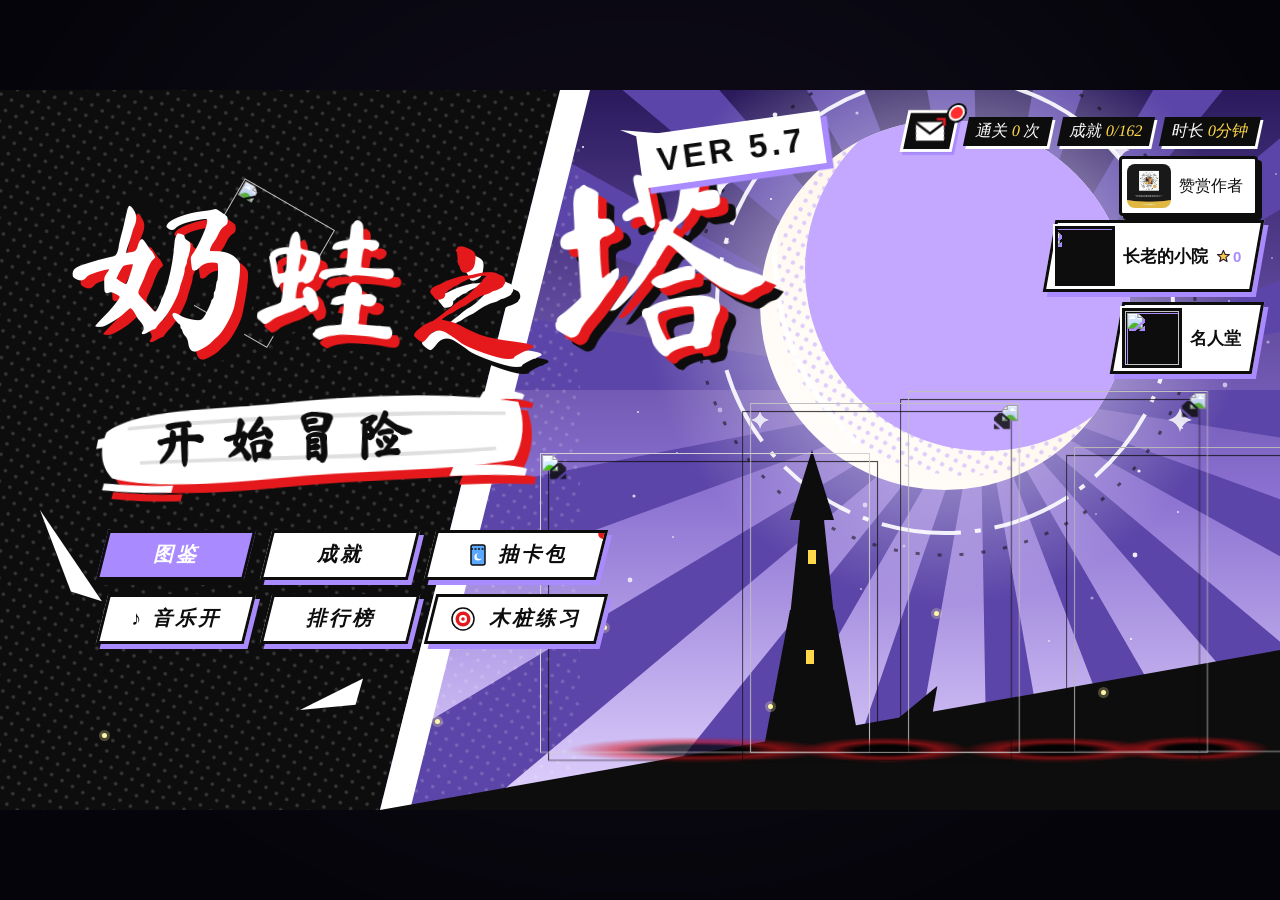
==== commit 431238aa: "5.7：同步源码和下载包 Co-Authored-By: Claude Opus 5.5 <noreply@anthropic.com> Claude-Session: https://claude." ====
--- a/_src/index.html
+++ b/_src/index.html
@@ -13,6 +13,18 @@
 <link rel="stylesheet" href="style.css">
 </head>
 <body>
+<div id="boot"><style>@font-face{font-family:'NWBoot';src:url([data-uri]) format('woff2')}
+#boot{position:fixed;inset:0;z-index:99999;background:#000;display:flex;flex-direction:column;align-items:center;justify-content:center;gap:4vmin;transition:opacity .8s}
+#boot.out{opacity:0;pointer-events:none}
+#boot .bk{width:40vmin;height:40vmin;opacity:0;animation:bootMk 1.1s .35s ease-out forwards}
+#boot .bk img{width:100%;height:100%;display:block}
+#boot .bn{color:#fff;font:11.5vmin 'NWBoot',serif;letter-spacing:.25em;padding-left:.25em;opacity:0;animation:bootNm .9s 1s ease-out forwards}
+#boot .bn i{font-style:normal;color:#e5191c}
+#boot.out .bk{transform:scale(1.02)}
+@keyframes bootMk{from{opacity:0;transform:scale(.94)}to{opacity:1;transform:scale(1)}}
+@keyframes bootNm{from{opacity:0;transform:translateY(8px)}to{opacity:1;transform:none}}
+</style><div class="bk"><img alt="" src="[data-uri]"></div><div class="bn">奶<i>蛙</i>工作室</div></div>
+<script>(function(){var b=document.getElementById('boot');if(!b)return;if(navigator.webdriver){b.remove();return}var t0=Date.now(),ok=0,done=0;function go(){if(done)return;done=1;b.classList.add('out');setTimeout(function(){b.remove()},900)}window.addEventListener('load',function(){ok=1;setTimeout(go,Math.max(0,3300-(Date.now()-t0)))});setTimeout(go,20000);b.addEventListener('click',function(){if(ok||Date.now()-t0>6000)go()})})();</script>
 <div id="stage">
   <div id="bg"></div>
   <section id="title" class="scr"></section>
@@ -53,5 +65,6 @@
 <script src="toy.js"></script>
 <script src="game.js"></script>
 <script src="ss55.js"></script>
+<script src="comp57.js"></script>
 </body>
 </html>
--- a/_src/style.css
+++ b/_src/style.css
@@ -639,8 +639,9 @@
 .gbtn{position:relative;overflow:hidden;font:inherit;cursor:pointer;display:flex;align-items:center;justify-content:center;gap:14px;min-width:330px;height:84px;padding:0 34px;border-radius:44px;border:5px solid var(--ink);color:var(--ink);
  background:linear-gradient(#fff3a8 0%,#ffd23f 46%,#f5a623 54%,#e88b12 100%);box-shadow:0 8px 0 var(--ink),0 14px 20px rgba(0,0,0,.35),inset 0 0 0 4px rgba(255,255,255,.45);transition:transform .12s,box-shadow .12s}
 .gbtn::before{content:"";position:absolute;left:18px;right:18px;top:6px;height:30%;border-radius:30px;background:linear-gradient(rgba(255,255,255,.75),rgba(255,255,255,0))}
-.gbtn::after{content:"";position:absolute;top:-20%;bottom:-20%;left:-40%;width:28%;background:linear-gradient(90deg,transparent,rgba(255,255,255,.7),transparent);transform:skewX(-20deg);animation:shine 3.4s ease-in-out infinite}
+.gbtn::after{content:"";position:absolute;top:-20%;bottom:-20%;left:-40%;width:28%;background:linear-gradient(90deg,transparent,rgba(255,255,255,.7),transparent);transform:skewX(-20deg);animation:gbShine 3.4s ease-in-out infinite;will-change:transform}
 @keyframes shine{0%,62%{left:-40%}100%{left:130%}}
+@keyframes gbShine{0%,62%{transform:translateX(0) skewX(-20deg)}100%{transform:translateX(610%) skewX(-20deg)}}
 .gbtn b{position:relative;font-weight:400;font-size:38px;letter-spacing:10px;color:#fff;-webkit-text-stroke:7px var(--ink);paint-order:stroke;text-shadow:0 4px 0 var(--ink)}
 .gbtn small{position:relative;font-size:16px;color:var(--ink);opacity:.8;letter-spacing:1px}
 .gbtn .pl{position:relative;width:44px;height:44px;flex:none;border-radius:50%;background:#d8383f;border:4px solid var(--ink);box-shadow:inset 0 -4px 0 rgba(0,0,0,.25)}
@@ -1043,9 +1044,7 @@
 #title .logo h1 .rn1{background:var(--p5w);color:var(--p5k);transform:rotate(4deg) translateY(16px);box-shadow:6px 6px 0 var(--p5k);font-size:92px}
 #title .logo h1 .rn2{background:var(--p5r);color:var(--p5w);transform:rotate(-3deg) translateY(-2px);box-shadow:6px 6px 0 var(--p5k);font-size:84px}
 #title .logo h1 .rn3{transform:rotate(7deg) translateY(10px);font-size:112px;border:4px solid var(--p5w)}
-#title .logo::after{content:"VER 5.5";left:auto;right:-90px;top:-10px;writing-mode:horizontal-tb;font:900 18px/1 'NW Black',sans-serif;letter-spacing:3px;color:var(--p5k);background:var(--p5w);padding:6px 10px;border-radius:0;box-shadow:4px 4px 0 var(--p5r);transform:rotate(-8deg)}
-#title .logo::after{content:"5.5";font:900 64px/1 'NW Black',sans-serif;letter-spacing:2px;padding:0 4px;background:linear-gradient(100deg,#ff4d6d 0%,#ffa62b 22%,#ffe14d 40%,#4cd97b 58%,#3ab0ff 76%,#b06bff 100%);-webkit-background-clip:text;background-clip:text;color:transparent;-webkit-text-stroke:2.5px #0d0d0d;box-shadow:none;filter:drop-shadow(5px 5px 0 #0d0d0d);transform:rotate(-8deg)}
-#title .logo::before{content:"VER";position:absolute;right:58px;top:-22px;z-index:3;font:900 16px/1 'NW Black',sans-serif;letter-spacing:3px;color:var(--p5k);background:var(--p5w);padding:4px 8px;box-shadow:3px 3px 0 var(--p5r);transform:rotate(-8deg)}
+#title .logo::after{content:"VER 5.7";left:auto;right:-110px;top:-16px;writing-mode:horizontal-tb;font:900 26px/1 'NW Black',sans-serif;letter-spacing:3px;color:var(--p5k);background:var(--p5w);padding:8px 14px;border-radius:0;box-shadow:5px 5px 0 var(--p5r);transform:rotate(-8deg)}
 #title .tsub{margin:30px 0 0 4px}
 #title .tsub .ribbon{font-family:'NW Black';font-weight:900;font-size:20px;letter-spacing:6px;color:var(--p5k);background:var(--p5w);border:0;padding:6px 18px;transform:skewX(-12deg);box-shadow:5px 5px 0 var(--p5r)}
 #title .tmenu{top:330px;gap:14px}
@@ -1701,7 +1700,7 @@
 .lbTabs button.on{background:var(--p5r)}
 .lbSep{width:22px}
 .lbDesc{position:absolute;top:138px;left:0;right:0;text-align:center;font:700 14px 'NW Black';color:#ddd}
-.lbList{position:absolute;left:50%;top:168px;transform:translateX(-50%);width:640px;height:420px;overflow-y:auto;background:#fff;border:5px solid #0d0d0d;box-shadow:10px 10px 0 var(--p5r);padding:8px 12px}
+.lbList{position:absolute;left:50%;top:168px;transform:translateX(-50%);width:640px;height:370px;overflow-y:auto;background:#fff;border:5px solid #0d0d0d;box-shadow:10px 10px 0 var(--p5r);padding:8px 12px}
 .lbMsg{text-align:center;margin-top:160px;font:900 18px 'NW Black';color:#333}
 .lbRow{display:flex;align-items:center;gap:12px;padding:6px 6px;border-bottom:2px solid #eee}
 .lbR{width:44px;text-align:center;font:900 22px 'NW Black';color:#0d0d0d}
@@ -1711,8 +1710,10 @@
 .lbAv img{width:100%;height:100%;object-fit:cover}
 .lbN{flex:1;font:700 17px var(--body);color:#111;white-space:nowrap;overflow:hidden;text-overflow:ellipsis}
 .lbS{font:900 20px 'NW Black';color:var(--p5r)}.lbS small{font-size:12px;color:#666}
-.lbMe{position:absolute;left:50%;top:604px;transform:translateX(-50%) skewX(-10deg);font:900 16px 'NW Black';background:#0d0d0d;color:#fff;padding:3px 16px}
+.lbMe{position:absolute;left:50%;top:556px;text-align:center;white-space:nowrap;line-height:1.5;transform:translateX(-50%) skewX(-10deg);font:900 16px 'NW Black';background:#0d0d0d;color:#fff;padding:3px 16px}
 .lbMe b{color:#ffd200}
+.lbMe .lbLog{font-size:13px;opacity:.85}
+.lbMe #lbRe{transform:skewX(10deg);margin-left:8px;padding:2px 12px;font-size:14px;vertical-align:middle}
 
 .tipBox{pointer-events:auto!important;cursor:pointer;padding-right:34px!important}.tipX{position:absolute;right:6px;top:4px;width:24px;height:24px;border-radius:50%;background:var(--ink);color:var(--milk);font:700 17px/24px var(--body);text-align:center;font-style:normal}
 
@@ -3020,11 +3021,22 @@
 .rlRow .rlSell{display:inline-block;margin-top:6px;padding:2px 12px!important;min-width:0!important;height:auto!important;font-size:13px!important;line-height:22px!important;box-shadow:2px 2px 0 #0d0d0d!important}
 
 /* 5.5 死斗场 / 骰子 / 成就提示 */
-.dsqProg{display:flex;gap:8px;margin:0 0 12px}
-.dsqProg i{font-style:normal;width:34px;height:34px;border-radius:50%;display:grid;place-items:center;font-size:15px;background:#2b1d10;color:#c9a36a;border:2px solid #6b4a2c}
-.dsqProg i.done{background:#6b4a2c;color:#f3dcae;opacity:.6}
-.dsqProg i.now{background:#e8a33c;color:#2b1d10;border-color:#fff3d0;transform:scale(1.12)}
-.dsqHp{display:block;margin:-4px 0 10px;opacity:.75}
+.dsqProg{display:flex;gap:0;margin:0 0 14px;align-items:center}
+.dsqProg i{font-style:normal;width:40px;height:40px;border-radius:50%;display:grid;place-items:center;font-size:17px;background:#fff8e8;color:#8a6a48;border:3px solid #0d0d0d;position:relative;margin-right:22px}
+.dsqProg i:not(:last-child)::after{content:"";position:absolute;left:100%;top:50%;width:22px;height:4px;margin:-2px 0 0 3px;background:#0d0d0d;opacity:.35}
+.dsqProg i.done{background:#0d0d0d;color:#ffd23f}
+.dsqProg i.done::after{opacity:1}
+.dsqProg i.now{background:#e5191c;color:#fff;transform:scale(1.18);box-shadow:3px 3px 0 #0d0d0d}
+.dsqChips{display:flex;gap:10px;margin:2px 0 0;flex-wrap:wrap}
+.dsqChips span{font-size:15px;background:#0d0d0d;color:#fff;padding:4px 12px;transform:skewX(-8deg)}
+.dsqChips b{color:#ffd23f;font-weight:400}
+.dsqVs{flex:1;display:flex;align-items:center;justify-content:center;gap:22px;flex-wrap:wrap;min-height:0}
+.dsqFoe{display:flex;flex-direction:column;align-items:center;gap:6px}
+.dsqFoe img{width:190px;height:190px;object-fit:contain;filter:drop-shadow(4px 4px 0 rgba(13,13,13,.8))}
+.dsqFoe b{font-size:17px;font-weight:400;background:#0d0d0d;color:#fff;padding:3px 12px;transform:skewX(-8deg)}
+.dsqFoe.myst img{filter:brightness(0) drop-shadow(4px 4px 0 rgba(229,25,28,.9))}
+.dsqVs .dsqPd{flex-basis:100%;text-align:center;font-size:17px!important;line-height:1.4!important;opacity:.75;margin:0}
+.dsqHp{display:none}
 .dsqHorn img{cursor:pointer;object-fit:contain}
 .hornPop{animation:hornPop .35s ease}
 @keyframes hornPop{0%{transform:rotate(0) scale(1)}30%{transform:rotate(-8deg) scale(1.08)}60%{transform:rotate(5deg) scale(1.03)}100%{transform:rotate(0) scale(1)}}
@@ -3034,8 +3046,88 @@
 .diceBox .dcSay{font-size:15px;opacity:.85;margin-top:4px}
 .achHint{color:#e8a33c;margin-top:6px}
 .achC{cursor:pointer}
+.shopItem:not(.sold):active,.qCard:active,.qSS:not(.taken):active,.achC:active,.rlOpt:active{transform:translateY(3px)}
+.diceBox .rpsOut{margin-top:10px}
 .en.eid-curser .body img,.en.eid-curser2 .body img{filter:drop-shadow(0 0 2px #d8f0ff) drop-shadow(0 0 12px rgba(120,220,255,.6))}
 #enemies:not(.crowd) .en.bigEn{left:110px}
+#enemies:not(.crowd) .en.midEn{left:70px}
+
+/* 5.5 敌人出手：命中、飞行物、压暗 */
+.eOrb{position:absolute;width:26px;height:26px;margin:-13px 0 0 -13px;border-radius:50%;background:radial-gradient(circle at 35% 35%,#fff,var(--c,#b77bff) 55%,transparent 72%);border:3px solid #0d0d0d;pointer-events:none;z-index:9;will-change:transform}
+.eOrb.hex{width:34px;height:34px;margin:-17px 0 0 -17px;border-style:dashed}
+.eOrb.arrow{width:64px;height:8px;margin:-4px 0 0 -32px;border-radius:4px;background:linear-gradient(90deg,transparent,var(--c,#ffe9a8) 40%,#fff);border:0;box-shadow:none}
+.eOrb.arrow::after{content:"";position:absolute;right:-6px;top:-5px;border-left:14px solid #fff;border-top:9px solid transparent;border-bottom:9px solid transparent}
+.pCut{position:absolute;width:0;height:0;pointer-events:none;z-index:9}
+.pCut i{position:absolute;left:-120px;top:-6px;width:240px;height:12px;border-radius:6px;background:linear-gradient(90deg,transparent,#fff 25%,#fff 60%,#ff3b3b 85%,transparent);transform:rotate(var(--r,-35deg)) scaleX(0);animation:pCut .34s cubic-bezier(.2,.8,.2,1) forwards}
+.pCut.big i{left:-170px;width:340px;height:18px;top:-9px}
+.pCut.thin i{left:-70px;width:140px;height:7px;top:-3px}
+@keyframes pCut{0%{transform:rotate(var(--r,-35deg)) scaleX(0);opacity:1}45%{transform:rotate(var(--r,-35deg)) scaleX(1);opacity:1}100%{transform:rotate(var(--r,-35deg)) scaleX(1.05);opacity:0}}
+.pBonk{position:absolute;width:90px;height:90px;margin:-45px 0 0 -45px;border-radius:50%;border:7px solid var(--c,#ffd23f);outline:3px solid #0d0d0d;pointer-events:none;z-index:9;animation:pBonk .4s ease-out forwards}
+.pBonk.big{width:130px;height:130px;margin:-65px 0 0 -65px;border-width:10px}
+@keyframes pBonk{0%{transform:scale(.25);opacity:1}100%{transform:scale(1.9);opacity:0}}
+.pGuard{position:absolute;width:26px;height:120px;margin:-60px 0 0 -13px;border-radius:14px;background:linear-gradient(180deg,transparent,#bfe6ff 30%,#fff 50%,#bfe6ff 70%,transparent);pointer-events:none;z-index:9;animation:pGuard .34s ease-out forwards}
+@keyframes pGuard{0%{transform:scaleY(.3) scaleX(1.6);opacity:1}100%{transform:scaleY(1.25) scaleX(.5);opacity:0}}
+.ultDim{position:absolute;left:0!important;top:0!important;width:1280px;height:720px;background:radial-gradient(circle at 70% 45%,transparent 18%,rgba(8,4,14,.72) 62%);pointer-events:none;z-index:1;animation:ultDim .9s ease-out forwards}
+@keyframes ultDim{0%{opacity:0}25%{opacity:1}70%{opacity:1}100%{opacity:0}}
+.secPre{display:block;font-size:.85em;opacity:.75;margin-bottom:6px;padding-left:10px;border-left:4px solid #e5191c}
+/* 5.6 主页更顺：SVG 里的星星和光圈不再每一帧重画 */
+.p5Scene .tw,.p5Scene .shim,.p5Scene .halo,.p5Scene .win rect{animation:none!important}
+.p5Scene .p5rays,.p5Scene .p5ring,.p5Scene .p5ring2{animation:none!important}
+#title #tCodex{animation:none!important}
+#title .tkungfu,#title .tknight,#title .tmage,#title .thero,#title .tWaFrog,#title .ffly,#title .tMail,#title #tMail{will-change:transform}
+body::before{content:"";position:fixed;left:-60px;top:-60px;right:-60px;bottom:-60px;background:var(--fillImg,none) center/cover no-repeat,radial-gradient(ellipse at 50% 40%,#2a1f4a,#0d0a1c 70%);filter:blur(22px) brightness(.42) saturate(.85);z-index:-1;pointer-events:none}
+html.lite body::before{filter:brightness(.35);background:radial-gradient(ellipse at 50% 40%,#2a1f4a,#0d0a1c 70%)}
+/* 5.6 小院变成 6 条路：每格缩小一点，放得下 */
+.yard .ytree{gap:6px;top:100px;bottom:84px;left:20px;right:20px;overflow:auto}
+.yard .yHead{width:44px;height:82px;font-size:17px;letter-spacing:3px}
+.yard .yNode{width:176px;min-height:82px;height:82px;padding:4px 8px;gap:1px}
+.yard .yNode .uiH b{font-size:16px}
+.yard .yNode .uiH span{font-size:10px}
+.yard .yNode p{font-size:10.5px;line-height:1.3;margin:1px 0;display:-webkit-box;-webkit-line-clamp:2;-webkit-box-orient:vertical;overflow:hidden}
+.yard .yNode .uiBuy,.yard .yNode .uiTog{font-size:12px;padding:1px 4px}
+.yard .yNode .yLock{font-size:11px}
+.yard .yLink{width:14px}
+
+/* ===== 5.7 同伴气泡 ===== */
+.cmpB{position:absolute;left:24px;top:118px;z-index:60;display:flex;align-items:flex-end;pointer-events:none;opacity:0;transform:translateX(-24px);transition:opacity .3s,transform .3s}
+.cmpB.on{opacity:1;transform:none}
+.cmpB .av{width:84px;height:84px;background:#111;border:4px solid #fff;box-shadow:5px 5px 0 var(--p5r,#e5191c);overflow:hidden;transform:rotate(-4deg);flex:none}
+.cmpB .av img{width:150%;margin:-8% 0 0 -25%;display:block}
+.cmpB .bx{position:relative;margin:0 0 26px 18px;max-width:440px;background:#fff;border:3px solid #111;padding:10px 16px 12px;box-shadow:5px 5px 0 #111;font:500 18px/1.45 'NW Black',sans-serif;color:#111}
+.cmpB .bx:before{content:"";position:absolute;left:-17px;bottom:10px;border:9px solid transparent;border-right:14px solid #111}
+.cmpB .bx:after{content:"";position:absolute;left:-10px;bottom:12px;border:7px solid transparent;border-right:10px solid #fff}
+.cmpB .nm{position:absolute;left:-6px;top:-16px;background:#111;color:#fff;font:400 14px 'NW Black',sans-serif;padding:2px 10px;transform:skewX(-10deg)}
+.cmpB.ev{top:auto;bottom:34px;left:40px;flex-direction:column-reverse;align-items:flex-start}
+.cmpB.ev .av{width:62px;height:62px;border-width:3px}
+.cmpB.ev .bx{margin:0 0 14px 0;max-width:200px;font-size:15px;padding:8px 12px 10px}
+.cmpB.ev .bx:before{left:18px;bottom:-17px;border:9px solid transparent;border-top:14px solid #111}
+.cmpB.ev .bx:after{left:20px;bottom:-10px;border:7px solid transparent;border-top:10px solid #fff}
+/* ===== 5.7 名人堂 ===== */
+.hofBtn2{top:212px}
+.hofBtn2.cup .ybPic img{left:0;top:0;width:100%;height:100%}
+.hofBtn2 .ybPic img{left:-18%;top:-2%;width:136%;height:136%}
+.hofBtn2 span{display:flex;align-items:center;gap:8px;white-space:nowrap}
+.hofBtn2 em{margin-left:0}
+.hofTabs{position:absolute;top:96px;left:0;right:0;display:flex;justify-content:center;gap:10px}
+.hofTabs button{font:900 17px 'NW Black',sans-serif;padding:4px 18px;background:#0d0d0d;color:#fff;border:3px solid #fff;transform:skewX(-12deg);cursor:pointer}
+.hofTabs button.on{background:var(--p5r,#e5191c)}
+#ov .hofList{top:150px}
+.hofStats{position:absolute;left:140px;right:140px;top:160px;display:grid;grid-template-columns:repeat(4,1fr);gap:16px}
+.hofStats>div{background:#fff8ea;border:3px solid #111;box-shadow:4px 4px 0 #ffd23f;padding:12px 14px;color:#111;display:flex;flex-direction:column;gap:2px;transform:skewX(-4deg)}
+.hofStats small{font:700 14px 'NW Black',sans-serif;opacity:.65}
+.hofStats b{font:900 34px var(--num,sans-serif);line-height:1.1}
+.hofStats i{font:600 14px 'NW Black',sans-serif;font-style:normal;opacity:.75}
+.hofEnds{position:absolute;left:120px;right:120px;top:150px;bottom:90px;overflow-y:auto;display:grid;grid-template-columns:repeat(3,1fr);grid-auto-rows:auto;gap:8px;align-content:start}
+.hofEnds h4{grid-column:1/-1;margin:8px 0 0;color:#fff;font:900 18px 'NW Black',sans-serif}
+.hofE{display:grid;grid-template-columns:34px 1fr;align-items:center;gap:2px 10px;padding:8px 12px;background:#2a2a2a;border:2px solid #555;color:#aaa;min-height:44px;height:auto}
+.hofEnds>.hofE:not(:has(img)){grid-template-columns:1fr}
+.hofE.got{background:#fff8ea;border:3px solid #111;color:#111;box-shadow:3px 3px 0 #ffd23f}
+.hofE img{width:34px;height:34px;object-fit:contain;filter:grayscale(1) brightness(.6)}
+.hofE.got img{filter:none}
+.hofE b{font:800 15px 'NW Black',sans-serif}
+.hofE small{grid-column:2;position:static!important;display:block;font-size:12px;line-height:1.35;opacity:.75;transform:none!important}
+.hofE img{grid-row:span 2}
+.lbAsc{font-style:normal;font-size:13px;margin-left:8px;padding:1px 6px;background:var(--p5r,#e5191c);color:#fff;transform:skewX(-8deg);display:inline-block}
 /* ==LITE-AUTO== */
 html.lite #mapSvg path.next{animation:none!important}
 html.lite .card.r-L .cf{animation:none!important}
@@ -3046,7 +3138,6 @@
 html.lite .card.gold .cf{animation:none!important}
 html.lite .card.shiny .cf{animation:none!important}
 html.lite .card.shiny .in::after{animation:none!important}
-html.lite .gbtn::after{animation:none!important}
 html.lite .thero img,html.lite .telder img{filter:none!important}
 html.lite .intent.chg{animation:none!important}
 html.lite .intent.ult{animation:none!important}
@@ -3056,7 +3147,6 @@
 html.lite #title .thero img,html.lite #title .telder img{filter:none!important}
 html.lite .winMoon{animation:none!important}
 html.lite .winHero img{filter:none!important}
-html.lite #title .logo::after{filter:none!important}
 html.lite #title .thero img,html.lite #title .tknight img{filter:none!important}
 html.lite #title .logo h1 span.rn{filter:none!important}
 html.lite #title .logo h1 .rn1{filter:none!important}
@@ -3125,6 +3215,7 @@
 html.lite .gpSheen{animation:none!important}
 html.lite #title.rb .gbtn:not(.sm){filter:none!important}
 html.lite .rw2Hero>img{filter:none!important}
+html.lite .dsqFoe img{filter:none!important}
 html.lite .en.eid-curser .body img,html.lite .en.eid-curser2 .body img{filter:none!important}
 html.lite .holo,html.lite .tGlare,html.lite .tFoil,html.lite .tSpark,html.lite .gpSheen{display:none!important}
 html.lite .camp2 .cf{mix-blend-mode:normal;filter:none}
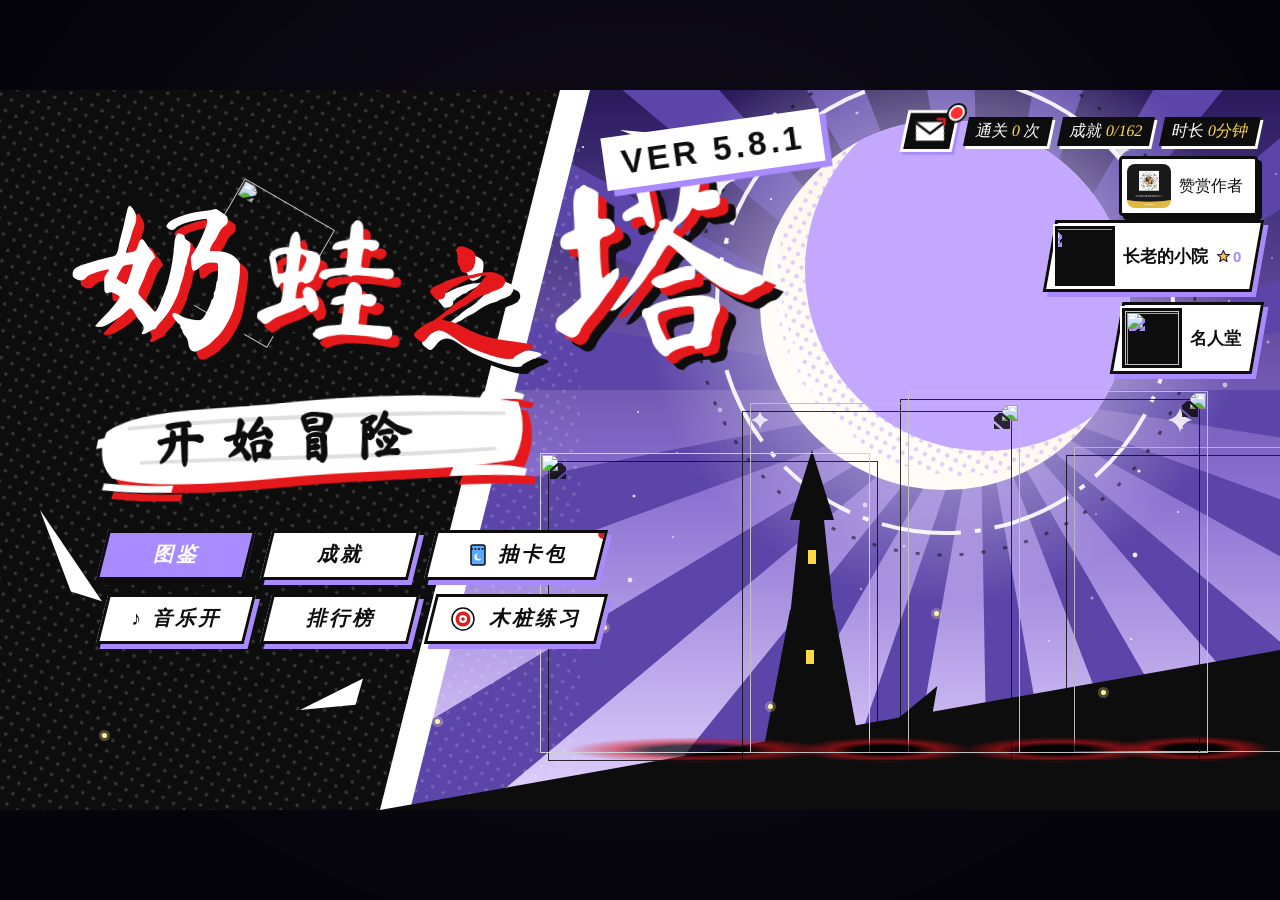
==== commit 5329ef85: "5.8.1：长屏手机铺满屏幕，开屏加健康游戏忠告 Co-Authored-By: Claude Opus 5.5 <noreply@anthropic.com> Claude-Session: htt" ====
--- a/_src/index.html
+++ b/_src/index.html
@@ -23,8 +23,14 @@
 #boot.out .bk{transform:scale(1.02)}
 @keyframes bootMk{from{opacity:0;transform:scale(.94)}to{opacity:1;transform:scale(1)}}
 @keyframes bootNm{from{opacity:0;transform:translateY(8px)}to{opacity:1;transform:none}}
-</style><div class="bk"><img alt="" src="[data-uri]"></div><div class="bn">奶<i>蛙</i>工作室</div></div>
-<script>(function(){var b=document.getElementById('boot');if(!b)return;if(navigator.webdriver){b.remove();return}var t0=Date.now(),ok=0,done=0;function go(){if(done)return;done=1;b.classList.add('out');setTimeout(function(){b.remove()},900)}window.addEventListener('load',function(){ok=1;setTimeout(go,Math.max(0,3300-(Date.now()-t0)))});setTimeout(go,20000);b.addEventListener('click',function(){if(ok||Date.now()-t0>6000)go()})})();</script>
+#boot .bk,#boot .bn{transition:opacity .6s}
+#boot.p2 .bk,#boot.p2 .bn{opacity:0!important;animation:none}
+#boot .adv{position:absolute;inset:0;display:flex;flex-direction:column;align-items:center;justify-content:center;gap:3.2vmin;color:#fff;opacity:0;transition:opacity .7s;pointer-events:none;font-family:"PingFang SC","Noto Sans SC","Microsoft YaHei",sans-serif}
+#boot.p2 .adv{opacity:1;transition-delay:.5s}
+#boot .adv h2{margin:0 0 1.5vmin;font-size:5.6vmin;font-weight:700;letter-spacing:.5em;padding-left:.5em}
+#boot .adv p{margin:0;font-size:3.9vmin;letter-spacing:.18em;padding-left:.18em;line-height:1.5;opacity:.92}
+</style><div class="bk"><img alt="" src="[data-uri]"></div><div class="bn">奶<i>蛙</i>工作室</div><div class="adv"><h2>健康游戏忠告</h2><p>抵制不良游戏，拒绝盗版游戏。</p><p>注意自我保护，谨防受骗上当。</p><p>适度游戏益脑，沉迷游戏伤身。</p><p>合理安排时间，享受健康生活。</p></div></div>
+<script>(function(){var b=document.getElementById('boot');if(!b)return;if(navigator.webdriver){b.remove();return}var t0=Date.now(),ok=0,done=0,t2=0;function adv(){if(t2)return;t2=Date.now();b.classList.add('p2')}function go(){if(done)return;done=1;b.classList.add('out');setTimeout(function(){b.remove()},900)}function tryGo(){if(!t2||!ok){setTimeout(tryGo,200);return}setTimeout(go,Math.max(0,3400-(Date.now()-t2)))}setTimeout(adv,3000);window.addEventListener('load',function(){ok=1;tryGo()});setTimeout(go,24000);b.addEventListener('click',function(){if(!t2){adv();return}if((ok||Date.now()-t0>8000)&&Date.now()-t2>1200)go()})})();</script>
 <div id="stage">
   <div id="bg"></div>
   <section id="title" class="scr"></section>
--- a/_src/style.css
+++ b/_src/style.css
@@ -1044,7 +1044,7 @@
 #title .logo h1 .rn1{background:var(--p5w);color:var(--p5k);transform:rotate(4deg) translateY(16px);box-shadow:6px 6px 0 var(--p5k);font-size:92px}
 #title .logo h1 .rn2{background:var(--p5r);color:var(--p5w);transform:rotate(-3deg) translateY(-2px);box-shadow:6px 6px 0 var(--p5k);font-size:84px}
 #title .logo h1 .rn3{transform:rotate(7deg) translateY(10px);font-size:112px;border:4px solid var(--p5w)}
-#title .logo::after{content:"VER 5.7";left:auto;right:-110px;top:-16px;writing-mode:horizontal-tb;font:900 26px/1 'NW Black',sans-serif;letter-spacing:3px;color:var(--p5k);background:var(--p5w);padding:8px 14px;border-radius:0;box-shadow:5px 5px 0 var(--p5r);transform:rotate(-8deg)}
+#title .logo::after{content:"VER 5.8.1";left:auto;right:-110px;top:-16px;writing-mode:horizontal-tb;font:900 26px/1 'NW Black',sans-serif;letter-spacing:3px;color:var(--p5k);background:var(--p5w);padding:8px 14px;border-radius:0;box-shadow:5px 5px 0 var(--p5r);transform:rotate(-8deg)}
 #title .tsub{margin:30px 0 0 4px}
 #title .tsub .ribbon{font-family:'NW Black';font-weight:900;font-size:20px;letter-spacing:6px;color:var(--p5k);background:var(--p5w);border:0;padding:6px 18px;transform:skewX(-12deg);box-shadow:5px 5px 0 var(--p5r)}
 #title .tmenu{top:330px;gap:14px}
@@ -3102,6 +3102,8 @@
 .cmpB.ev .bx{margin:0 0 14px 0;max-width:200px;font-size:15px;padding:8px 12px 10px}
 .cmpB.ev .bx:before{left:18px;bottom:-17px;border:9px solid transparent;border-top:14px solid #111}
 .cmpB.ev .bx:after{left:20px;bottom:-10px;border:7px solid transparent;border-top:10px solid #fff}
+.cmpB.think .bx{background:#f2f0ea;color:#555;font-style:italic;box-shadow:4px 4px 0 #888}
+.cmpB.think .av{box-shadow:5px 5px 0 #888}
 /* ===== 5.7 名人堂 ===== */
 .hofBtn2{top:212px}
 .hofBtn2.cup .ybPic img{left:0;top:0;width:100%;height:100%}
@@ -3128,6 +3130,12 @@
 .hofE small{grid-column:2;position:static!important;display:block;font-size:12px;line-height:1.35;opacity:.75;transform:none!important}
 .hofE img{grid-row:span 2}
 .lbAsc{font-style:normal;font-size:13px;margin-left:8px;padding:1px 6px;background:var(--p5r,#e5191c);color:#fff;transform:skewX(-8deg);display:inline-block}
+
+/* ===== 5.8 宽屏手机：画面铺满整个屏幕，背景跟着变宽，按钮和内容留在中间 1280 宽的区域 ===== */
+#stage.wideS>.scr,#stage.wideS>#ov,#stage.wideS>#talk,#stage.wideS>#top{left:var(--ox);right:auto;width:1280px}
+#stage.wideS>#top{box-shadow:none}
+#stage.wideS:before{content:"";position:absolute;left:0;right:0;top:0;height:60px;background:var(--p5k);border-bottom:4px solid var(--p5r);z-index:39;display:none}
+#stage.wideS.hudOn:before{display:block}
 /* ==LITE-AUTO== */
 html.lite #mapSvg path.next{animation:none!important}
 html.lite .card.r-L .cf{animation:none!important}
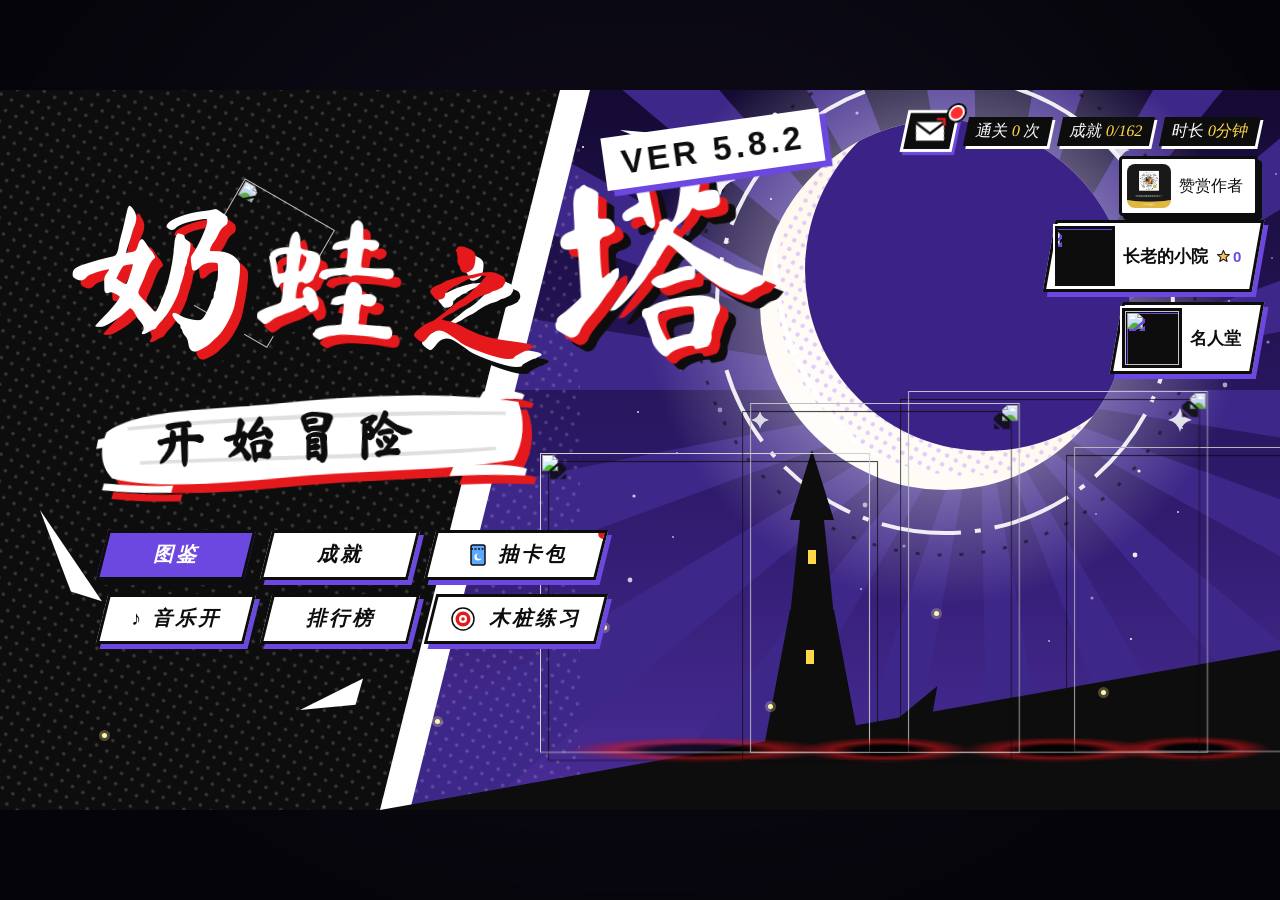
==== commit 7e7c707b: "5.8.2：主页换深紫色，长屏弹出页铺满，开屏淡入淡出更顺（替换 5.8.1 安装包） Co-Authored-By: Claude Opus 5.5 <noreply@anthropic.com> " ====
--- a/_src/index.html
+++ b/_src/index.html
@@ -14,7 +14,7 @@
 </head>
 <body>
 <div id="boot"><style>@font-face{font-family:'NWBoot';src:url([data-uri]) format('woff2')}
-#boot{position:fixed;inset:0;z-index:99999;background:#000;display:flex;flex-direction:column;align-items:center;justify-content:center;gap:4vmin;transition:opacity .8s}
+#boot{position:fixed;inset:0;z-index:99999;background:#000;display:flex;flex-direction:column;align-items:center;justify-content:center;gap:4vmin;transition:opacity 1s ease}
 #boot.out{opacity:0;pointer-events:none}
 #boot .bk{width:40vmin;height:40vmin;opacity:0;animation:bootMk 1.1s .35s ease-out forwards}
 #boot .bk img{width:100%;height:100%;display:block}
@@ -23,14 +23,15 @@
 #boot.out .bk{transform:scale(1.02)}
 @keyframes bootMk{from{opacity:0;transform:scale(.94)}to{opacity:1;transform:scale(1)}}
 @keyframes bootNm{from{opacity:0;transform:translateY(8px)}to{opacity:1;transform:none}}
-#boot .bk,#boot .bn{transition:opacity .6s}
-#boot.p2 .bk,#boot.p2 .bn{opacity:0!important;animation:none}
-#boot .adv{position:absolute;inset:0;display:flex;flex-direction:column;align-items:center;justify-content:center;gap:3.2vmin;color:#fff;opacity:0;transition:opacity .7s;pointer-events:none;font-family:"PingFang SC","Noto Sans SC","Microsoft YaHei",sans-serif}
-#boot.p2 .adv{opacity:1;transition-delay:.5s}
+#boot .lg{display:flex;flex-direction:column;align-items:center;gap:4vmin;transition:opacity .9s cubic-bezier(.4,0,.2,1)}
+#boot.p2 .lg{opacity:0}
+#boot .adv{position:absolute;inset:0;display:flex;flex-direction:column;align-items:center;justify-content:center;gap:3.2vmin;color:#fff;pointer-events:none;font-family:"PingFang SC","Noto Sans SC","Microsoft YaHei",sans-serif}
+#boot .adv{opacity:0;transition:opacity 1s cubic-bezier(.4,0,.2,1)}
+#boot.p2 .adv{opacity:1;transition-delay:1s}
 #boot .adv h2{margin:0 0 1.5vmin;font-size:5.6vmin;font-weight:700;letter-spacing:.5em;padding-left:.5em}
-#boot .adv p{margin:0;font-size:3.9vmin;letter-spacing:.18em;padding-left:.18em;line-height:1.5;opacity:.92}
-</style><div class="bk"><img alt="" src="[data-uri]"></div><div class="bn">奶<i>蛙</i>工作室</div><div class="adv"><h2>健康游戏忠告</h2><p>抵制不良游戏，拒绝盗版游戏。</p><p>注意自我保护，谨防受骗上当。</p><p>适度游戏益脑，沉迷游戏伤身。</p><p>合理安排时间，享受健康生活。</p></div></div>
-<script>(function(){var b=document.getElementById('boot');if(!b)return;if(navigator.webdriver){b.remove();return}var t0=Date.now(),ok=0,done=0,t2=0;function adv(){if(t2)return;t2=Date.now();b.classList.add('p2')}function go(){if(done)return;done=1;b.classList.add('out');setTimeout(function(){b.remove()},900)}function tryGo(){if(!t2||!ok){setTimeout(tryGo,200);return}setTimeout(go,Math.max(0,3400-(Date.now()-t2)))}setTimeout(adv,3000);window.addEventListener('load',function(){ok=1;tryGo()});setTimeout(go,24000);b.addEventListener('click',function(){if(!t2){adv();return}if((ok||Date.now()-t0>8000)&&Date.now()-t2>1200)go()})})();</script>
+#boot .adv p{margin:0;font-size:3.9vmin;letter-spacing:.18em;padding-left:.18em;line-height:1.5}
+</style><div class="lg"><div class="bk"><img alt="" src="[data-uri]"></div><div class="bn">奶<i>蛙</i>工作室</div></div><div class="adv"><h2>健康游戏忠告</h2><p>抵制不良游戏，拒绝盗版游戏。</p><p>注意自我保护，谨防受骗上当。</p><p>适度游戏益脑，沉迷游戏伤身。</p><p>合理安排时间，享受健康生活。</p></div></div>
+<script>(function(){var b=document.getElementById('boot');if(!b)return;if(navigator.webdriver){b.remove();return}var t0=Date.now(),ok=0,done=0,t2=0;function adv(){if(t2)return;t2=Date.now();b.classList.add('p2')}function go(){if(done)return;done=1;b.classList.add('out');setTimeout(function(){b.remove()},1100)}function tryGo(){if(!t2||!ok){setTimeout(tryGo,200);return}setTimeout(go,Math.max(0,4200-(Date.now()-t2)))}setTimeout(adv,3000);window.addEventListener('load',function(){ok=1;tryGo()});setTimeout(go,24000);b.addEventListener('click',function(){if(!t2){adv();return}if((ok||Date.now()-t0>8000)&&Date.now()-t2>1800)go()})})();</script>
 <div id="stage">
   <div id="bg"></div>
   <section id="title" class="scr"></section>
--- a/_src/style.css
+++ b/_src/style.css
@@ -1044,7 +1044,7 @@
 #title .logo h1 .rn1{background:var(--p5w);color:var(--p5k);transform:rotate(4deg) translateY(16px);box-shadow:6px 6px 0 var(--p5k);font-size:92px}
 #title .logo h1 .rn2{background:var(--p5r);color:var(--p5w);transform:rotate(-3deg) translateY(-2px);box-shadow:6px 6px 0 var(--p5k);font-size:84px}
 #title .logo h1 .rn3{transform:rotate(7deg) translateY(10px);font-size:112px;border:4px solid var(--p5w)}
-#title .logo::after{content:"VER 5.8.1";left:auto;right:-110px;top:-16px;writing-mode:horizontal-tb;font:900 26px/1 'NW Black',sans-serif;letter-spacing:3px;color:var(--p5k);background:var(--p5w);padding:8px 14px;border-radius:0;box-shadow:5px 5px 0 var(--p5r);transform:rotate(-8deg)}
+#title .logo::after{content:"VER 5.8.2";left:auto;right:-110px;top:-16px;writing-mode:horizontal-tb;font:900 26px/1 'NW Black',sans-serif;letter-spacing:3px;color:var(--p5k);background:var(--p5w);padding:8px 14px;border-radius:0;box-shadow:5px 5px 0 var(--p5r);transform:rotate(-8deg)}
 #title .tsub{margin:30px 0 0 4px}
 #title .tsub .ribbon{font-family:'NW Black';font-weight:900;font-size:20px;letter-spacing:6px;color:var(--p5k);background:var(--p5w);border:0;padding:6px 18px;transform:skewX(-12deg);box-shadow:5px 5px 0 var(--p5r)}
 #title .tmenu{top:330px;gap:14px}
@@ -2918,10 +2918,10 @@
 @keyframes pSl{0%{transform:rotate(-35deg) scaleX(0);opacity:1}60%{transform:rotate(-35deg) scaleX(1);opacity:1}100%{transform:rotate(-35deg) scaleX(1);opacity:0}}
 .mn.t-K img.gBeat{width:118px;height:118px;object-fit:contain;margin-top:-16px;filter:grayscale(1) brightness(.85)!important;opacity:.85}
 /* 5.3 主页：星空淡紫（打过真结局的还是彩色） */
-#title:not(.rb){--p5r:#a98bff}
+#title:not(.rb){--p5r:#6c48e0}
 #title:not(.rb) .p5rays{opacity:.55}
-#title:not(.rb) .tfloor{background:#3b2a78!important;box-shadow:0 -4px 0 #fff,10px 10px 0 #a98bff!important}
-#title:not(.rb) .plat::before{background:#5b45a8!important;box-shadow:0 0 0 4px #fff,8px 8px 0 4px #a98bff!important}
+#title:not(.rb) .tfloor{background:#3b2a78!important;box-shadow:0 -4px 0 #fff,10px 10px 0 #6c48e0!important}
+#title:not(.rb) .plat::before{background:#5b45a8!important;box-shadow:0 0 0 4px #fff,8px 8px 0 4px #6c48e0!important}
 .flipX{display:inline-block;transform:scaleX(-1);line-height:0}
 /* 5.4 地图打磨 */
 #map .legend{gap:16px;padding:6px 18px;white-space:nowrap;bottom:20px;right:22px}
@@ -3134,6 +3134,8 @@
 /* ===== 5.8 宽屏手机：画面铺满整个屏幕，背景跟着变宽，按钮和内容留在中间 1280 宽的区域 ===== */
 #stage.wideS>.scr,#stage.wideS>#ov,#stage.wideS>#talk,#stage.wideS>#top{left:var(--ox);right:auto;width:1280px}
 #stage.wideS>#top{box-shadow:none}
+#stage.wideS>#ov{background:none}
+#stage.wideS>#ov:before{content:"";position:absolute;top:0;bottom:0;left:calc(-1*var(--ox));right:calc(-1*var(--ox));z-index:-1;pointer-events:none;background:repeating-linear-gradient(-30deg,rgba(229,25,28,.08) 0 18px,transparent 18px 36px),rgba(13,13,13,.94)}
 #stage.wideS:before{content:"";position:absolute;left:0;right:0;top:0;height:60px;background:var(--p5k);border-bottom:4px solid var(--p5r);z-index:39;display:none}
 #stage.wideS.hudOn:before{display:block}
 /* ==LITE-AUTO== */
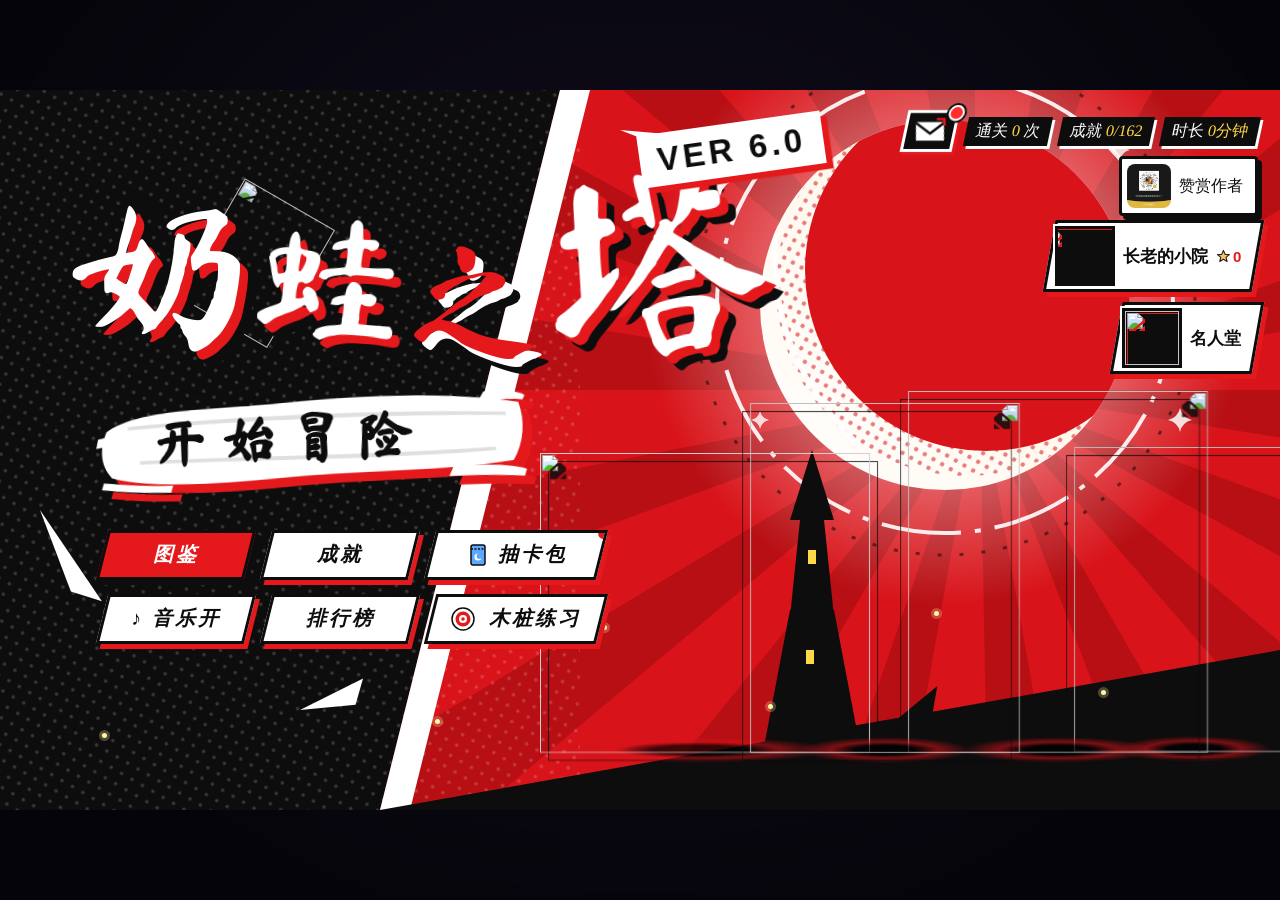
==== commit a811a507: "6.0 最终版：蛊师奶蛙、无尽之塔与双子恶魔、深渊龙蛙第二形态、斗兽场重做、16 个新遗物、周目到 15 级、平衡调整、四张新地图；附宣传片 Co-Authored-By: Claude Opus 5" ====
--- a/_src/index.html
+++ b/_src/index.html
@@ -61,7 +61,7 @@
   <div id="toast"></div>
 </div>
 <div id="rotTip">横过来玩更舒服哦 ↻</div>
-<script src="img0.js"></script><script src="img1.js"></script><script src="img2.js"></script><script src="img3.js"></script><script src="img4.js"></script><script src="img5.js"></script><script src="img6.js"></script><script src="img7.js"></script><script src="img8.js"></script><script src="img9.js"></script><script src="img10.js"></script><script src="img11.js"></script><script src="img12.js"></script><script src="img13.js"></script><script src="img14.js"></script><script src="img15.js"></script><script src="img16.js"></script><script src="img17.js"></script><script src="img18.js"></script><script src="img19.js"></script>
+<script src="img0.js"></script><script src="img1.js"></script><script src="img2.js"></script><script src="img3.js"></script><script src="img4.js"></script><script src="img5.js"></script><script src="img6.js"></script><script src="img7.js"></script><script src="img8.js"></script><script src="img9.js"></script><script src="img10.js"></script><script src="img11.js"></script><script src="img12.js"></script><script src="img13.js"></script><script src="img14.js"></script><script src="img15.js"></script><script src="img16.js"></script><script src="img17.js"></script><script src="img18.js"></script><script src="img19.js"></script><script src="img20.js"></script>
 <script src="music.js"></script>
 <script src="sx.js"></script><script src="voice.js"></script>
 <script src="sfx.js"></script>
@@ -73,5 +73,6 @@
 <script src="game.js"></script>
 <script src="ss55.js"></script>
 <script src="comp57.js"></script>
+<script src="v60.js"></script>
 </body>
 </html>
--- a/_src/style.css
+++ b/_src/style.css
@@ -1044,7 +1044,7 @@
 #title .logo h1 .rn1{background:var(--p5w);color:var(--p5k);transform:rotate(4deg) translateY(16px);box-shadow:6px 6px 0 var(--p5k);font-size:92px}
 #title .logo h1 .rn2{background:var(--p5r);color:var(--p5w);transform:rotate(-3deg) translateY(-2px);box-shadow:6px 6px 0 var(--p5k);font-size:84px}
 #title .logo h1 .rn3{transform:rotate(7deg) translateY(10px);font-size:112px;border:4px solid var(--p5w)}
-#title .logo::after{content:"VER 5.8.2";left:auto;right:-110px;top:-16px;writing-mode:horizontal-tb;font:900 26px/1 'NW Black',sans-serif;letter-spacing:3px;color:var(--p5k);background:var(--p5w);padding:8px 14px;border-radius:0;box-shadow:5px 5px 0 var(--p5r);transform:rotate(-8deg)}
+#title .logo::after{content:"VER 6.0";left:auto;right:-110px;top:-16px;writing-mode:horizontal-tb;font:900 26px/1 'NW Black',sans-serif;letter-spacing:3px;color:var(--p5k);background:var(--p5w);padding:8px 14px;border-radius:0;box-shadow:5px 5px 0 var(--p5r);transform:rotate(-8deg)}
 #title .tsub{margin:30px 0 0 4px}
 #title .tsub .ribbon{font-family:'NW Black';font-weight:900;font-size:20px;letter-spacing:6px;color:var(--p5k);background:var(--p5w);border:0;padding:6px 18px;transform:skewX(-12deg);box-shadow:5px 5px 0 var(--p5r)}
 #title .tmenu{top:330px;gap:14px}
@@ -2918,10 +2918,10 @@
 @keyframes pSl{0%{transform:rotate(-35deg) scaleX(0);opacity:1}60%{transform:rotate(-35deg) scaleX(1);opacity:1}100%{transform:rotate(-35deg) scaleX(1);opacity:0}}
 .mn.t-K img.gBeat{width:118px;height:118px;object-fit:contain;margin-top:-16px;filter:grayscale(1) brightness(.85)!important;opacity:.85}
 /* 5.3 主页：星空淡紫（打过真结局的还是彩色） */
-#title:not(.rb){--p5r:#6c48e0}
-#title:not(.rb) .p5rays{opacity:.55}
-#title:not(.rb) .tfloor{background:#3b2a78!important;box-shadow:0 -4px 0 #fff,10px 10px 0 #6c48e0!important}
-#title:not(.rb) .plat::before{background:#5b45a8!important;box-shadow:0 0 0 4px #fff,8px 8px 0 4px #6c48e0!important}
+#title:not(.rb){--p5r:#e5191c}
+
+
+
 .flipX{display:inline-block;transform:scaleX(-1);line-height:0}
 /* 5.4 地图打磨 */
 #map .legend{gap:16px;padding:6px 18px;white-space:nowrap;bottom:20px;right:22px}
@@ -3138,6 +3138,79 @@
 #stage.wideS>#ov:before{content:"";position:absolute;top:0;bottom:0;left:calc(-1*var(--ox));right:calc(-1*var(--ox));z-index:-1;pointer-events:none;background:repeating-linear-gradient(-30deg,rgba(229,25,28,.08) 0 18px,transparent 18px 36px),rgba(13,13,13,.94)}
 #stage.wideS:before{content:"";position:absolute;left:0;right:0;top:0;height:60px;background:var(--p5k);border-bottom:4px solid var(--p5r);z-index:39;display:none}
 #stage.wideS.hudOn:before{display:block}
+/* 6.0 深渊龙蛙真身 */
+.f2-abyssdragon .body img{filter:drop-shadow(0 0 22px #b04dff) drop-shadow(0 0 8px #ff2a4d) saturate(1.35) brightness(.88) hue-rotate(-18deg)}
+.f2-abyssdragon .body{transform:scale(1.08);transform-origin:50% 100%}
+/* 6.0 大魔王：一直带着一圈暗红的气 */
+.en[data-id="demon"] .body img{filter:drop-shadow(0 0 14px #ff1a2e) drop-shadow(0 0 30px #5a0010) contrast(1.12) saturate(1.15)}
+.en[data-id="demon"] .body{transform:scale(1.12);transform-origin:50% 100%}
+/* 6.0 蛊师出手：举起玻璃球，往后一仰再往前一送 */
+@keyframes atkGu{0%{transform:none}30%{transform:translateX(-18px) translateY(-10px) rotate(-6deg)}55%{transform:translateX(34px) translateY(-4px) rotate(5deg)}100%{transform:none}}
+.guBug{position:absolute;left:0;top:0;width:14px;height:10px;border-radius:50%;background:radial-gradient(circle at 35% 40%,#e9c8ff,#9b4dff 55%,#3a1060);box-shadow:0 0 10px #b46bff;pointer-events:none;z-index:60}
+/* 6.0 状态飘字用各自的颜色 */
+.fnum.txt.st-frog{color:#7bd06b!important;-webkit-text-stroke:2px #0d0d0d;paint-order:stroke fill;text-shadow:0 0 12px #7bd06b88,3px 3px 0 #0d0d0d!important}
+.fnum.txt.st-horse{color:#f0a54a!important;-webkit-text-stroke:2px #0d0d0d;paint-order:stroke fill;text-shadow:0 0 12px #f0a54a88,3px 3px 0 #0d0d0d!important}
+.fnum.txt.st-chick{color:#ffd23f!important;-webkit-text-stroke:2px #0d0d0d;paint-order:stroke fill;text-shadow:0 0 12px #ffd23f88,3px 3px 0 #0d0d0d!important}
+.fnum.txt.st-cat{color:#ff8fb1!important;-webkit-text-stroke:2px #0d0d0d;paint-order:stroke fill;text-shadow:0 0 12px #ff8fb188,3px 3px 0 #0d0d0d!important}
+.fnum.txt.st-pal{color:#b392ff!important;-webkit-text-stroke:2px #0d0d0d;paint-order:stroke fill;text-shadow:0 0 12px #b392ff88,3px 3px 0 #0d0d0d!important}
+.fnum.txt.st-magic{color:#7d8cff!important;-webkit-text-stroke:2px #0d0d0d;paint-order:stroke fill;text-shadow:0 0 12px #7d8cff88,3px 3px 0 #0d0d0d!important}
+.fnum.txt.st-mud{color:#8a6a3c!important;-webkit-text-stroke:2px #0d0d0d;paint-order:stroke fill;text-shadow:0 0 12px #8a6a3c88,3px 3px 0 #0d0d0d!important}
+.fnum.txt.st-none{color:#b7b0c9!important;-webkit-text-stroke:2px #0d0d0d;paint-order:stroke fill;text-shadow:0 0 12px #b7b0c988,3px 3px 0 #0d0d0d!important}
+.fnum.txt.st-P{color:#b392ff!important;-webkit-text-stroke:2px #0d0d0d;paint-order:stroke fill;text-shadow:0 0 12px #b392ff88,3px 3px 0 #0d0d0d!important}
+.fnum.txt.st-G{color:#f7c948!important;-webkit-text-stroke:2px #0d0d0d;paint-order:stroke fill;text-shadow:0 0 12px #f7c94888,3px 3px 0 #0d0d0d!important}
+.fnum.txt.st-S{color:#b8b3c8!important;-webkit-text-stroke:2px #0d0d0d;paint-order:stroke fill;text-shadow:0 0 12px #b8b3c888,3px 3px 0 #0d0d0d!important}
+.fnum.txt.st-C{color:#9aa6bb!important;-webkit-text-stroke:2px #0d0d0d;paint-order:stroke fill;text-shadow:0 0 12px #9aa6bb88,3px 3px 0 #0d0d0d!important}
+.fnum.txt.st-R{color:#3d8bff!important;-webkit-text-stroke:2px #0d0d0d;paint-order:stroke fill;text-shadow:0 0 12px #3d8bff88,3px 3px 0 #0d0d0d!important}
+.fnum.txt.st-E{color:#9b5cff!important;-webkit-text-stroke:2px #0d0d0d;paint-order:stroke fill;text-shadow:0 0 12px #9b5cff88,3px 3px 0 #0d0d0d!important}
+.fnum.txt.st-L{color:#ff9a1f!important;-webkit-text-stroke:2px #0d0d0d;paint-order:stroke fill;text-shadow:0 0 12px #ff9a1f88,3px 3px 0 #0d0d0d!important}
+.fnum.txt.st-X{color:#6fc7c0!important;-webkit-text-stroke:2px #0d0d0d;paint-order:stroke fill;text-shadow:0 0 12px #6fc7c088,3px 3px 0 #0d0d0d!important}
+.fnum.txt.st-K{color:#4a3d5c!important;-webkit-text-stroke:2px #0d0d0d;paint-order:stroke fill;text-shadow:0 0 12px #4a3d5c88,3px 3px 0 #0d0d0d!important}
+.fnum.txt.st-T{color:#6b7080!important;-webkit-text-stroke:2px #0d0d0d;paint-order:stroke fill;text-shadow:0 0 12px #6b708088,3px 3px 0 #0d0d0d!important}
+.fnum.txt.st-atk{color:#e2546a!important;-webkit-text-stroke:2px #0d0d0d;paint-order:stroke fill;text-shadow:0 0 12px #e2546a88,3px 3px 0 #0d0d0d!important}
+.fnum.txt.st-skl{color:#3aa3e0!important;-webkit-text-stroke:2px #0d0d0d;paint-order:stroke fill;text-shadow:0 0 12px #3aa3e088,3px 3px 0 #0d0d0d!important}
+.fnum.txt.st-pow{color:#e8a400!important;-webkit-text-stroke:2px #0d0d0d;paint-order:stroke fill;text-shadow:0 0 12px #e8a40088,3px 3px 0 #0d0d0d!important}
+.fnum.txt.st-cur{color:#5b4b72!important;-webkit-text-stroke:2px #0d0d0d;paint-order:stroke fill;text-shadow:0 0 12px #5b4b7288,3px 3px 0 #0d0d0d!important}
+.fnum.txt.st-sts{color:#6b7080!important;-webkit-text-stroke:2px #0d0d0d;paint-order:stroke fill;text-shadow:0 0 12px #6b708088,3px 3px 0 #0d0d0d!important}
+.fnum.txt.st-pstr{color:#ff6b6b!important;-webkit-text-stroke:2px #0d0d0d;paint-order:stroke fill;text-shadow:0 0 12px #ff6b6b88,3px 3px 0 #0d0d0d!important}
+.fnum.txt.st-pheal{color:#ff8fb1!important;-webkit-text-stroke:2px #0d0d0d;paint-order:stroke fill;text-shadow:0 0 12px #ff8fb188,3px 3px 0 #0d0d0d!important}
+.fnum.txt.st-pdraw{color:#6fc3ff!important;-webkit-text-stroke:2px #0d0d0d;paint-order:stroke fill;text-shadow:0 0 12px #6fc3ff88,3px 3px 0 #0d0d0d!important}
+.fnum.txt.st-pen{color:#ffd23f!important;-webkit-text-stroke:2px #0d0d0d;paint-order:stroke fill;text-shadow:0 0 12px #ffd23f88,3px 3px 0 #0d0d0d!important}
+.fnum.txt.st-pblock{color:#9ad7ff!important;-webkit-text-stroke:2px #0d0d0d;paint-order:stroke fill;text-shadow:0 0 12px #9ad7ff88,3px 3px 0 #0d0d0d!important}
+.fnum.txt.st-pice{color:#bfefff!important;-webkit-text-stroke:2px #0d0d0d;paint-order:stroke fill;text-shadow:0 0 12px #bfefff88,3px 3px 0 #0d0d0d!important}
+.fnum.txt.st-str{color:#ff6b6b!important;-webkit-text-stroke:2px #0d0d0d;paint-order:stroke fill;text-shadow:0 0 12px #ff6b6b88,3px 3px 0 #0d0d0d!important}
+.fnum.txt.st-dex{color:#6fc3ff!important;-webkit-text-stroke:2px #0d0d0d;paint-order:stroke fill;text-shadow:0 0 12px #6fc3ff88,3px 3px 0 #0d0d0d!important}
+.fnum.txt.st-vuln{color:#ff9a1f!important;-webkit-text-stroke:2px #0d0d0d;paint-order:stroke fill;text-shadow:0 0 12px #ff9a1f88,3px 3px 0 #0d0d0d!important}
+.fnum.txt.st-weak{color:#a98bff!important;-webkit-text-stroke:2px #0d0d0d;paint-order:stroke fill;text-shadow:0 0 12px #a98bff88,3px 3px 0 #0d0d0d!important}
+.fnum.txt.st-mana{color:#8b6bff!important;-webkit-text-stroke:2px #0d0d0d;paint-order:stroke fill;text-shadow:0 0 12px #8b6bff88,3px 3px 0 #0d0d0d!important}
+.fnum.txt.st-thorn{color:#4fa86a!important;-webkit-text-stroke:2px #0d0d0d;paint-order:stroke fill;text-shadow:0 0 12px #4fa86a88,3px 3px 0 #0d0d0d!important}
+.fnum.txt.st-burn{color:#ff7a3a!important;-webkit-text-stroke:2px #0d0d0d;paint-order:stroke fill;text-shadow:0 0 12px #ff7a3a88,3px 3px 0 #0d0d0d!important}
+.fnum.txt.st-mirror{color:#5a4b7a!important;-webkit-text-stroke:2px #0d0d0d;paint-order:stroke fill;text-shadow:0 0 12px #5a4b7a88,3px 3px 0 #0d0d0d!important}
+.fnum.txt.st-bomb{color:#ff7a3a!important;-webkit-text-stroke:2px #0d0d0d;paint-order:stroke fill;text-shadow:0 0 12px #ff7a3a88,3px 3px 0 #0d0d0d!important}
+.fnum.txt.st-caltrop{color:#9aa6b8!important;-webkit-text-stroke:2px #0d0d0d;paint-order:stroke fill;text-shadow:0 0 12px #9aa6b888,3px 3px 0 #0d0d0d!important}
+.fnum.txt.st-dart{color:#e8e8f0!important;-webkit-text-stroke:2px #0d0d0d;paint-order:stroke fill;text-shadow:0 0 12px #e8e8f088,3px 3px 0 #0d0d0d!important}
+.fnum.txt.st-charm{color:#ffd23f!important;-webkit-text-stroke:2px #0d0d0d;paint-order:stroke fill;text-shadow:0 0 12px #ffd23f88,3px 3px 0 #0d0d0d!important}
+.fnum.txt.st-needle{color:#ff3a6a!important;-webkit-text-stroke:2px #0d0d0d;paint-order:stroke fill;text-shadow:0 0 12px #ff3a6a88,3px 3px 0 #0d0d0d!important}
+.fnum.txt.st-smoke{color:#b7b0c9!important;-webkit-text-stroke:2px #0d0d0d;paint-order:stroke fill;text-shadow:0 0 12px #b7b0c988,3px 3px 0 #0d0d0d!important}
+.fnum.txt.st-boomer{color:#c8901e!important;-webkit-text-stroke:2px #0d0d0d;paint-order:stroke fill;text-shadow:0 0 12px #c8901e88,3px 3px 0 #0d0d0d!important}
+.fnum.txt.st-candy{color:#ff8fd0!important;-webkit-text-stroke:2px #0d0d0d;paint-order:stroke fill;text-shadow:0 0 12px #ff8fd088,3px 3px 0 #0d0d0d!important}
+.fnum.txt.st-cracker{color:#e02020!important;-webkit-text-stroke:2px #0d0d0d;paint-order:stroke fill;text-shadow:0 0 12px #e0202088,3px 3px 0 #0d0d0d!important}
+.fnum.txt.st-mudball{color:#8a6038!important;-webkit-text-stroke:2px #0d0d0d;paint-order:stroke fill;text-shadow:0 0 12px #8a603888,3px 3px 0 #0d0d0d!important}
+.fnum.txt.st-inj{color:#8a3ab8!important;-webkit-text-stroke:2px #0d0d0d;paint-order:stroke fill;text-shadow:0 0 12px #8a3ab888,3px 3px 0 #0d0d0d!important}
+.fnum.txt.st-brk{color:#b8864a!important;-webkit-text-stroke:2px #0d0d0d;paint-order:stroke fill;text-shadow:0 0 12px #b8864a88,3px 3px 0 #0d0d0d!important}
+.fnum.txt.st-frost{color:#6fd3ff!important;-webkit-text-stroke:2px #0d0d0d;paint-order:stroke fill;text-shadow:0 0 12px #6fd3ff88,3px 3px 0 #0d0d0d!important}
+.fnum.txt.st-para{color:#ffd23f!important;-webkit-text-stroke:2px #0d0d0d;paint-order:stroke fill;text-shadow:0 0 12px #ffd23f88,3px 3px 0 #0d0d0d!important}
+.fnum.txt.st-wet{color:#4a8ad8!important;-webkit-text-stroke:2px #0d0d0d;paint-order:stroke fill;text-shadow:0 0 12px #4a8ad888,3px 3px 0 #0d0d0d!important}
+.fnum.txt.st-poison{color:#5ac84a!important;-webkit-text-stroke:2px #0d0d0d;paint-order:stroke fill;text-shadow:0 0 12px #5ac84a88,3px 3px 0 #0d0d0d!important}
+.fnum.txt.st-night{color:#5a3a8a!important;-webkit-text-stroke:2px #0d0d0d;paint-order:stroke fill;text-shadow:0 0 12px #5a3a8a88,3px 3px 0 #0d0d0d!important}
+.fnum.txt.st-evade{color:#9ad8ff!important;-webkit-text-stroke:2px #0d0d0d;paint-order:stroke fill;text-shadow:0 0 12px #9ad8ff88,3px 3px 0 #0d0d0d!important}
+.fnum.txt.st-curse{color:#a01a5a!important;-webkit-text-stroke:2px #0d0d0d;paint-order:stroke fill;text-shadow:0 0 12px #a01a5a88,3px 3px 0 #0d0d0d!important}
+.fnum.txt.st-brittle{color:#a8a8b8!important;-webkit-text-stroke:2px #0d0d0d;paint-order:stroke fill;text-shadow:0 0 12px #a8a8b888,3px 3px 0 #0d0d0d!important}
+.fnum.txt.st-pantidote{color:#5ac84a!important;-webkit-text-stroke:2px #0d0d0d;paint-order:stroke fill;text-shadow:0 0 12px #5ac84a88,3px 3px 0 #0d0d0d!important}
+.fnum.txt.st-pcalm{color:#b8a8e8!important;-webkit-text-stroke:2px #0d0d0d;paint-order:stroke fill;text-shadow:0 0 12px #b8a8e888,3px 3px 0 #0d0d0d!important}
+.fnum.txt.st-bleed{color:#c81e3c!important;-webkit-text-stroke:2px #0d0d0d;paint-order:stroke fill;text-shadow:0 0 12px #c81e3c88,3px 3px 0 #0d0d0d!important}
+.fnum.txt.st-dodge{color:#9a7bd0!important;-webkit-text-stroke:2px #0d0d0d;paint-order:stroke fill;text-shadow:0 0 12px #9a7bd088,3px 3px 0 #0d0d0d!important}
+.fnum.txt.st-warm{color:#ff9a3c!important;-webkit-text-stroke:2px #0d0d0d;paint-order:stroke fill;text-shadow:0 0 12px #ff9a3c88,3px 3px 0 #0d0d0d!important}
+.fnum.txt.st-rest{color:#8c8ca8!important;-webkit-text-stroke:2px #0d0d0d;paint-order:stroke fill;text-shadow:0 0 12px #8c8ca888,3px 3px 0 #0d0d0d!important}
 /* ==LITE-AUTO== */
 html.lite #mapSvg path.next{animation:none!important}
 html.lite .card.r-L .cf{animation:none!important}
